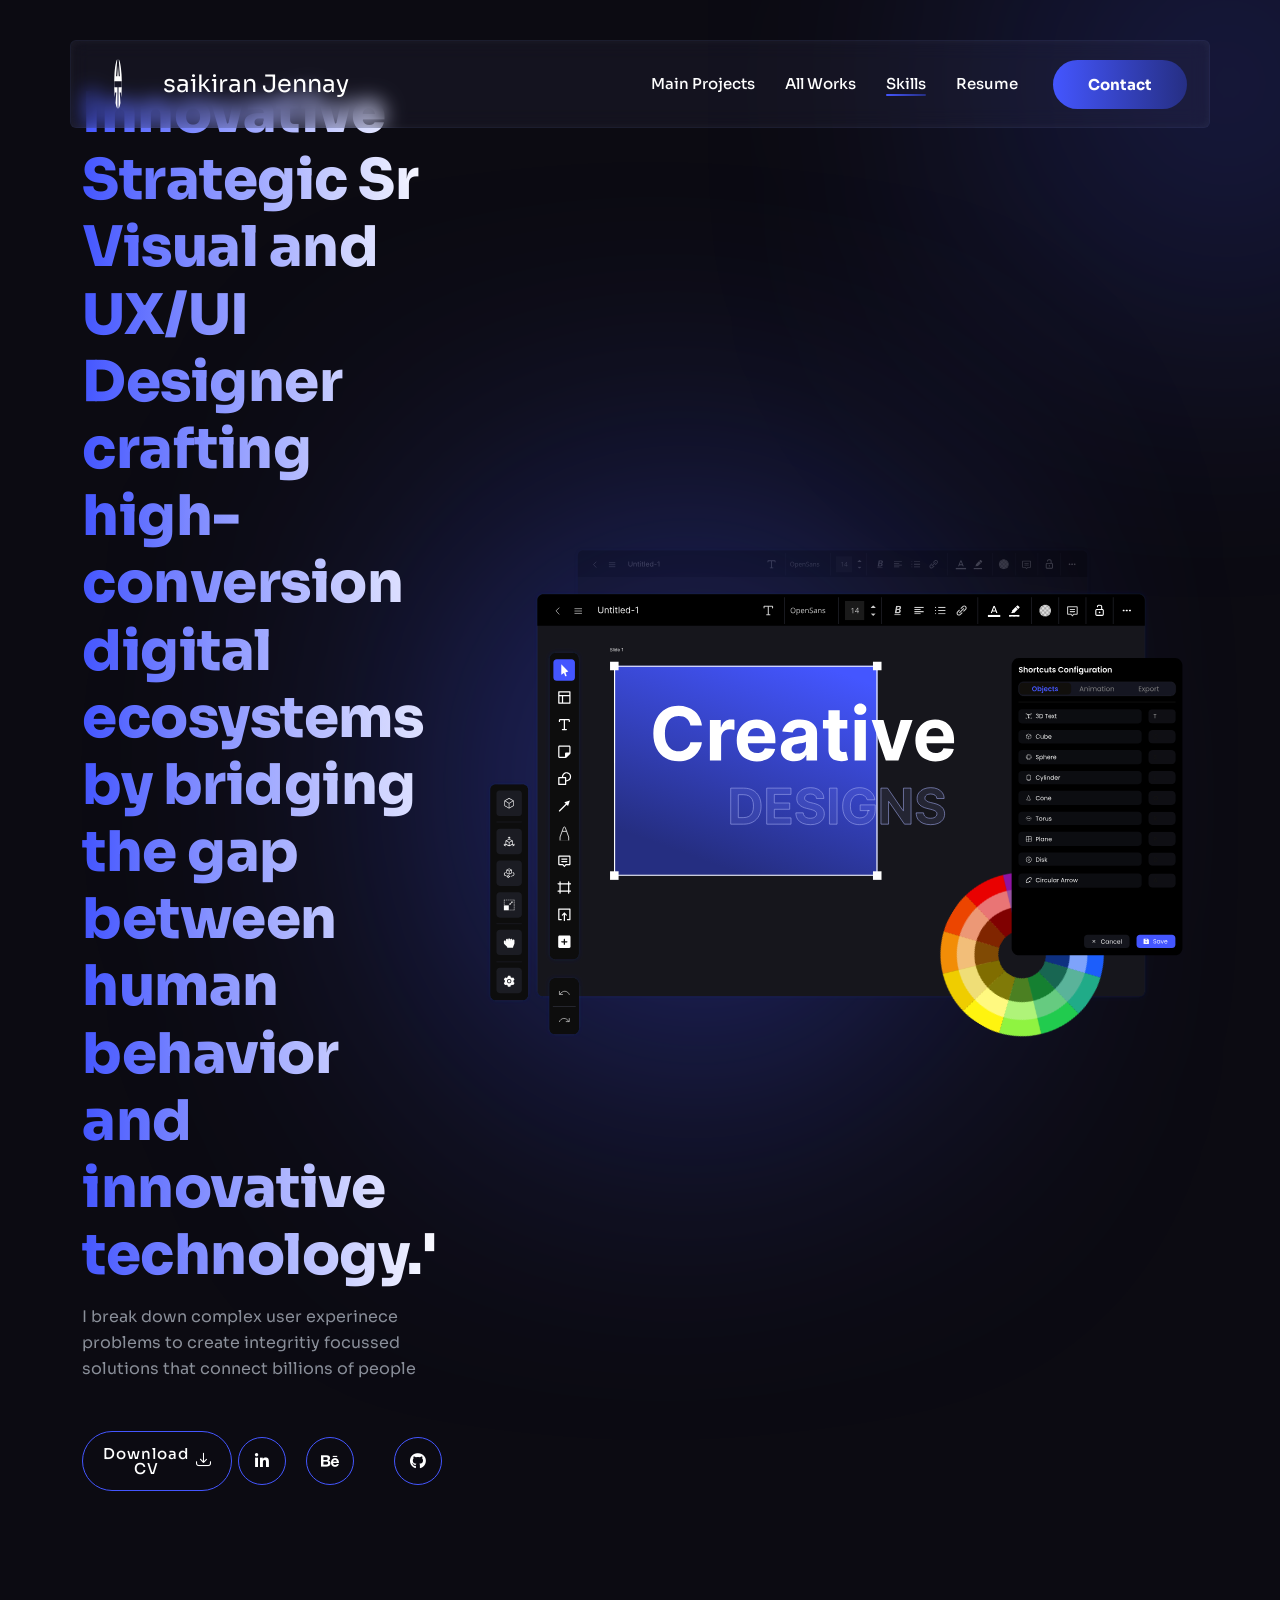
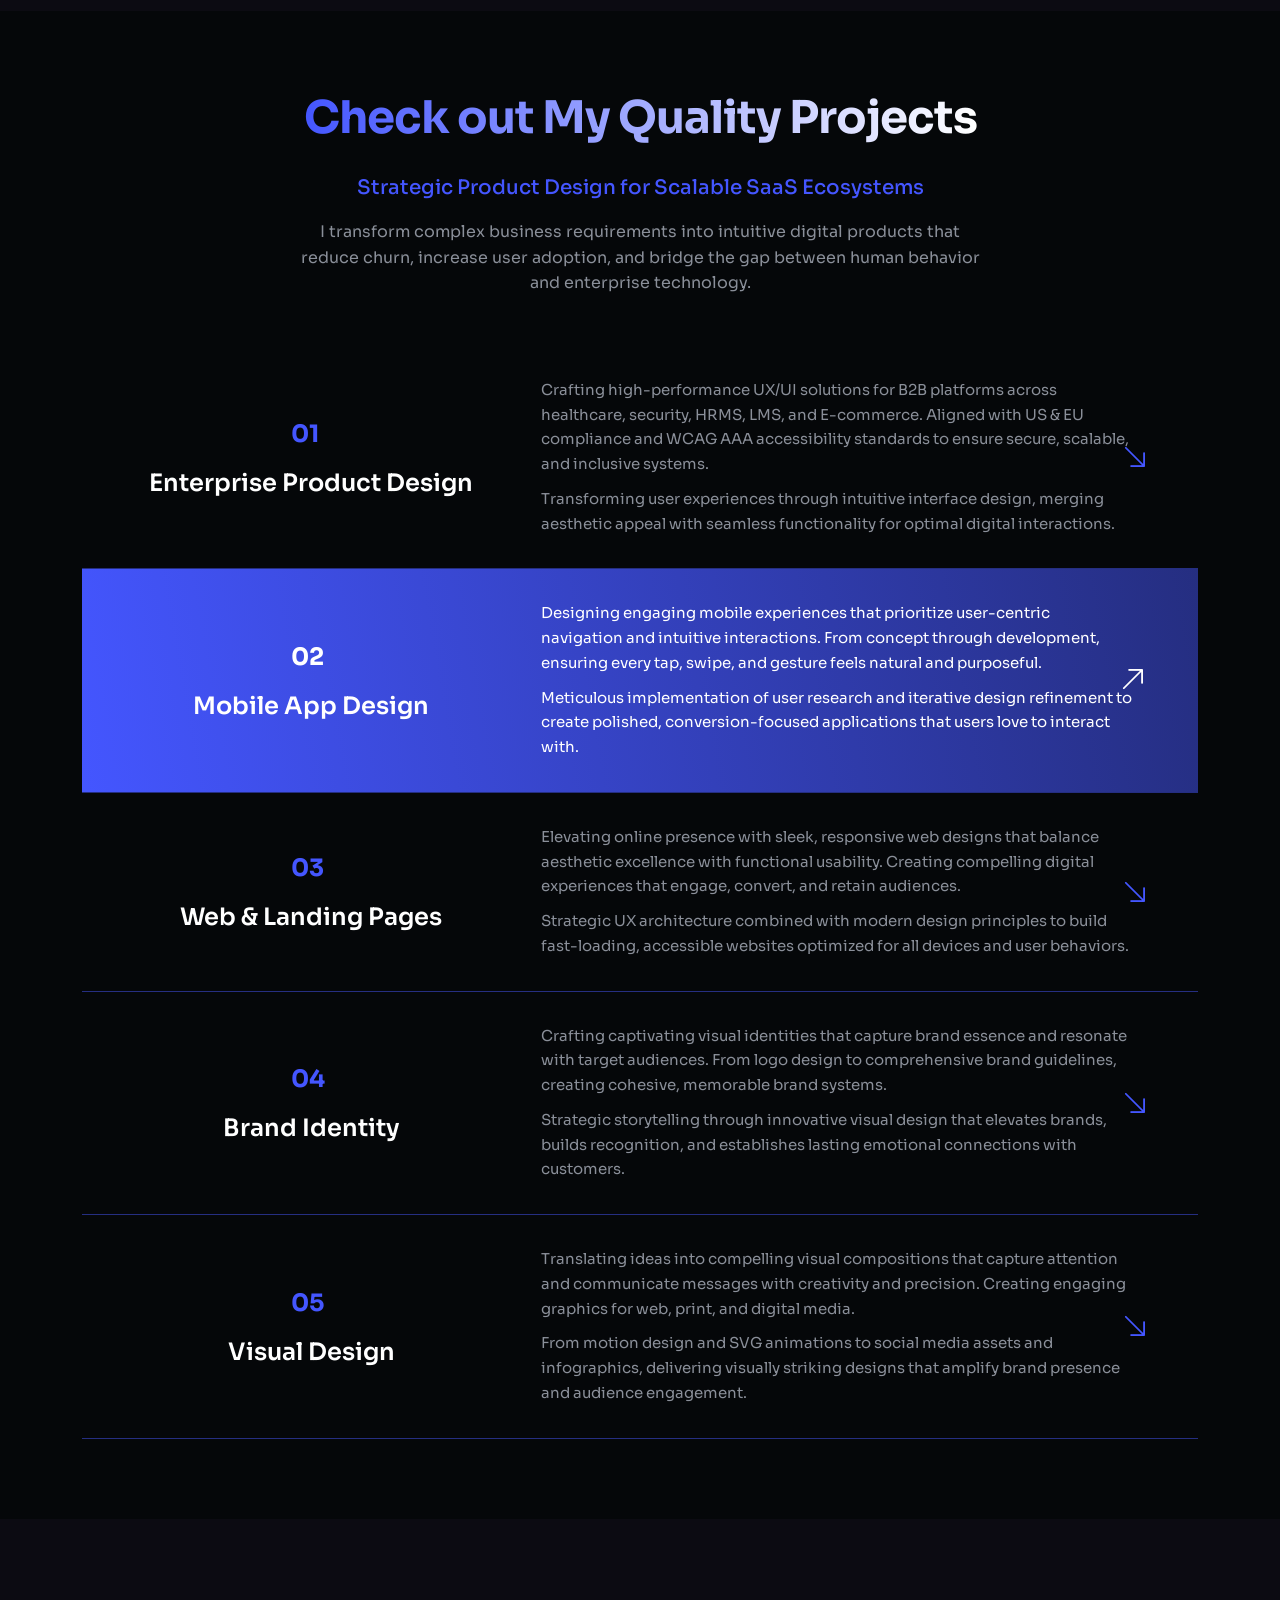
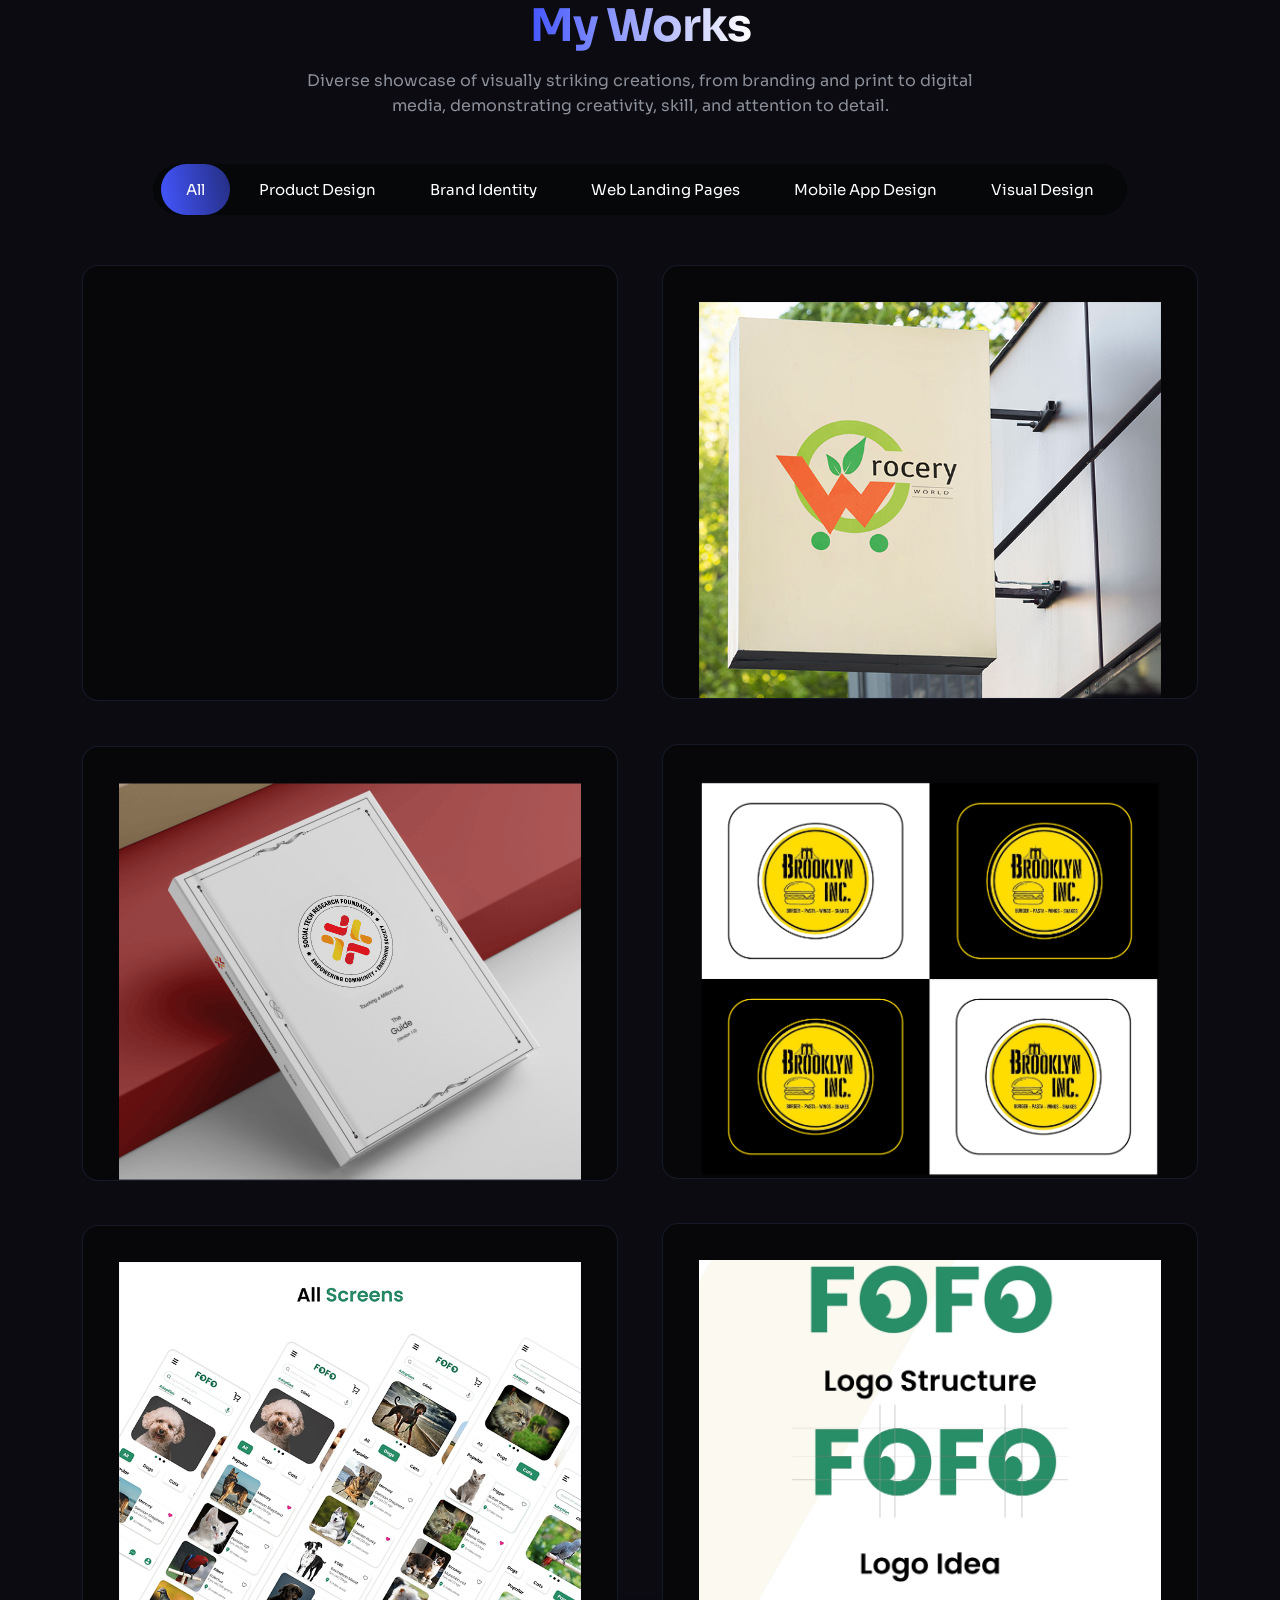
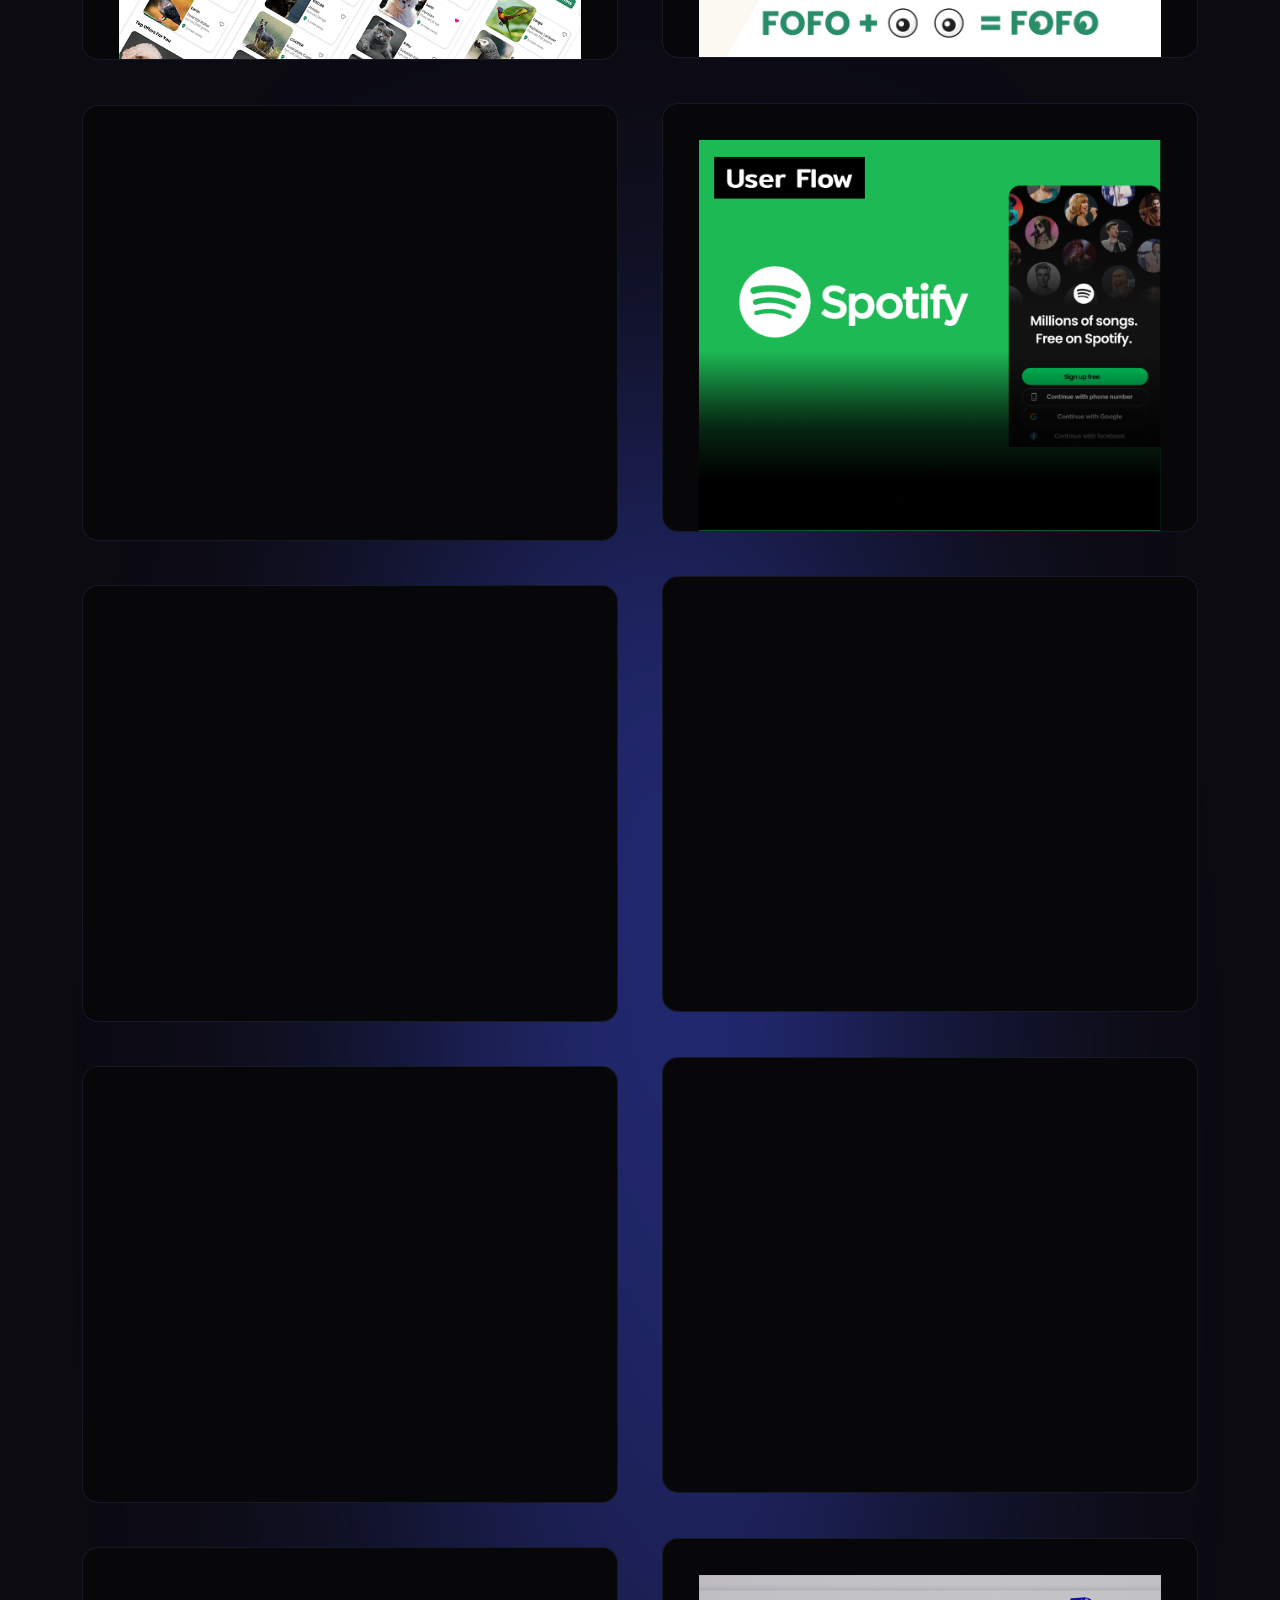
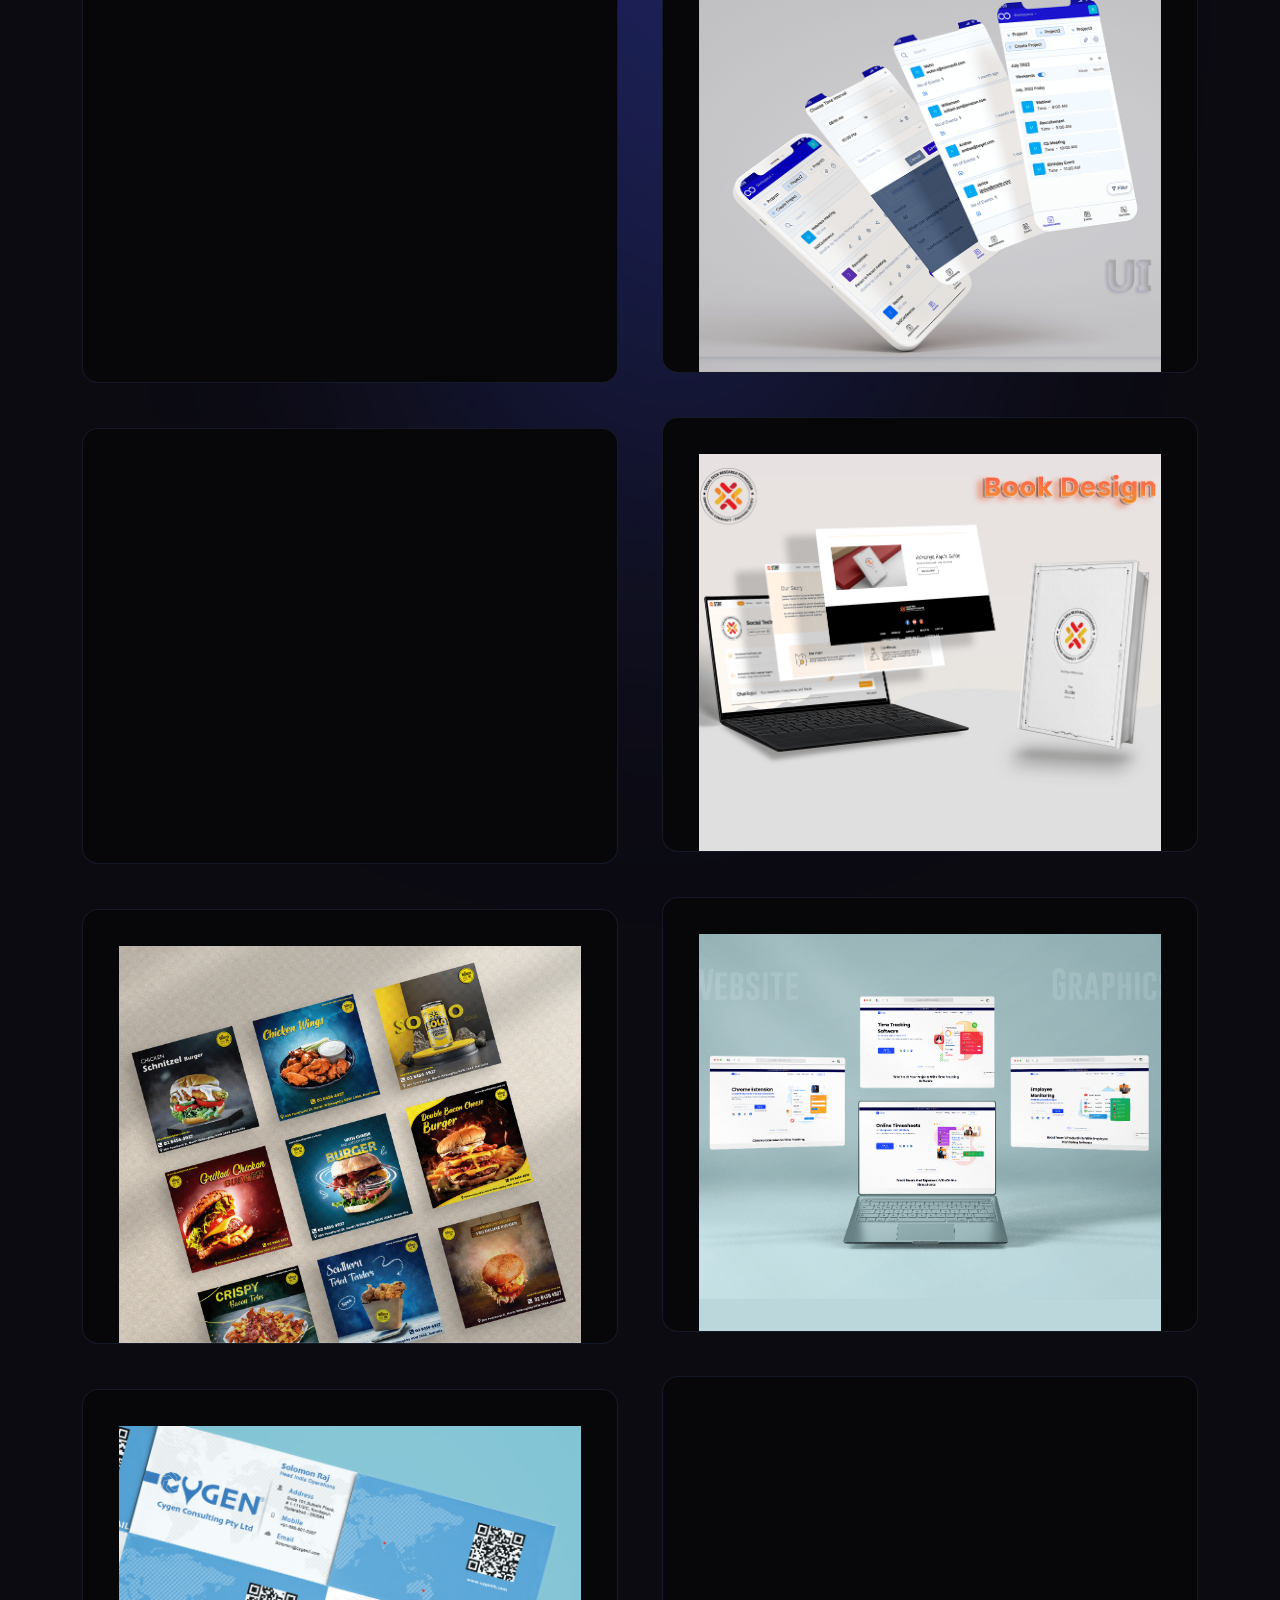
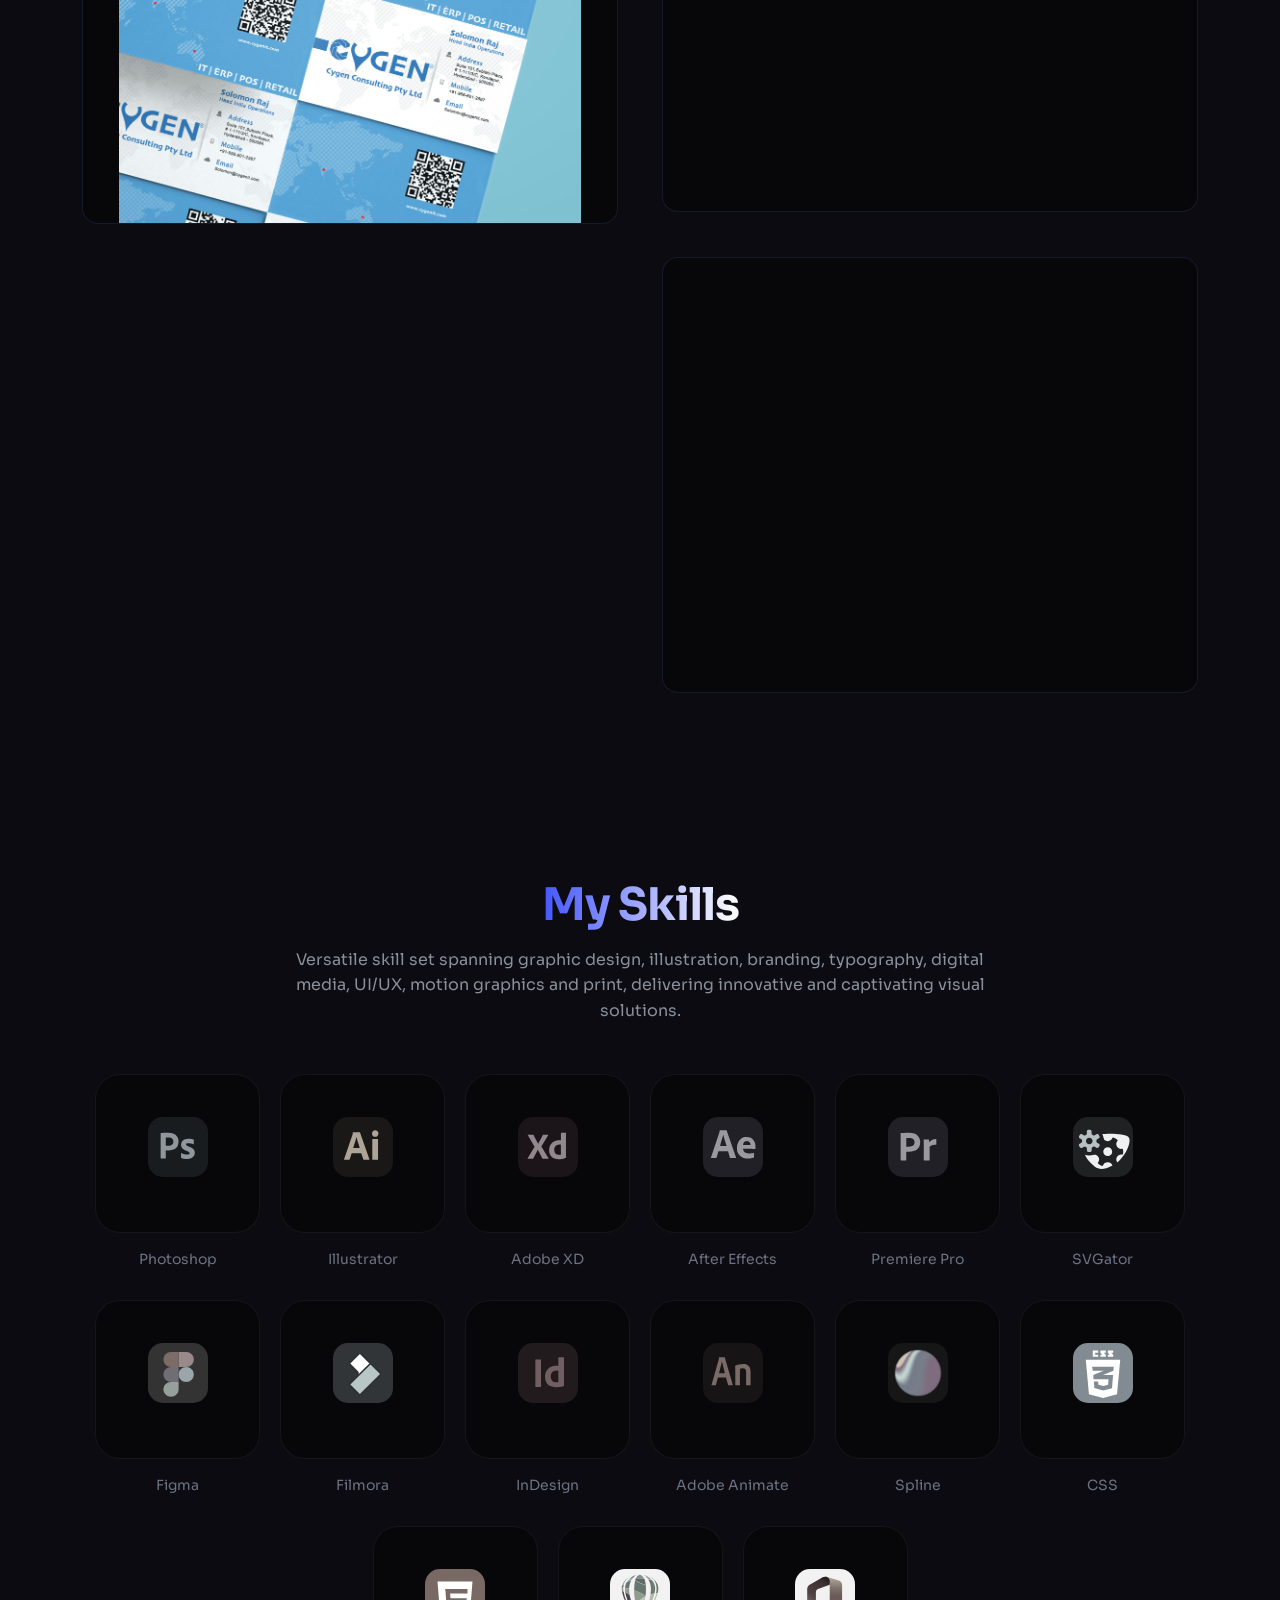
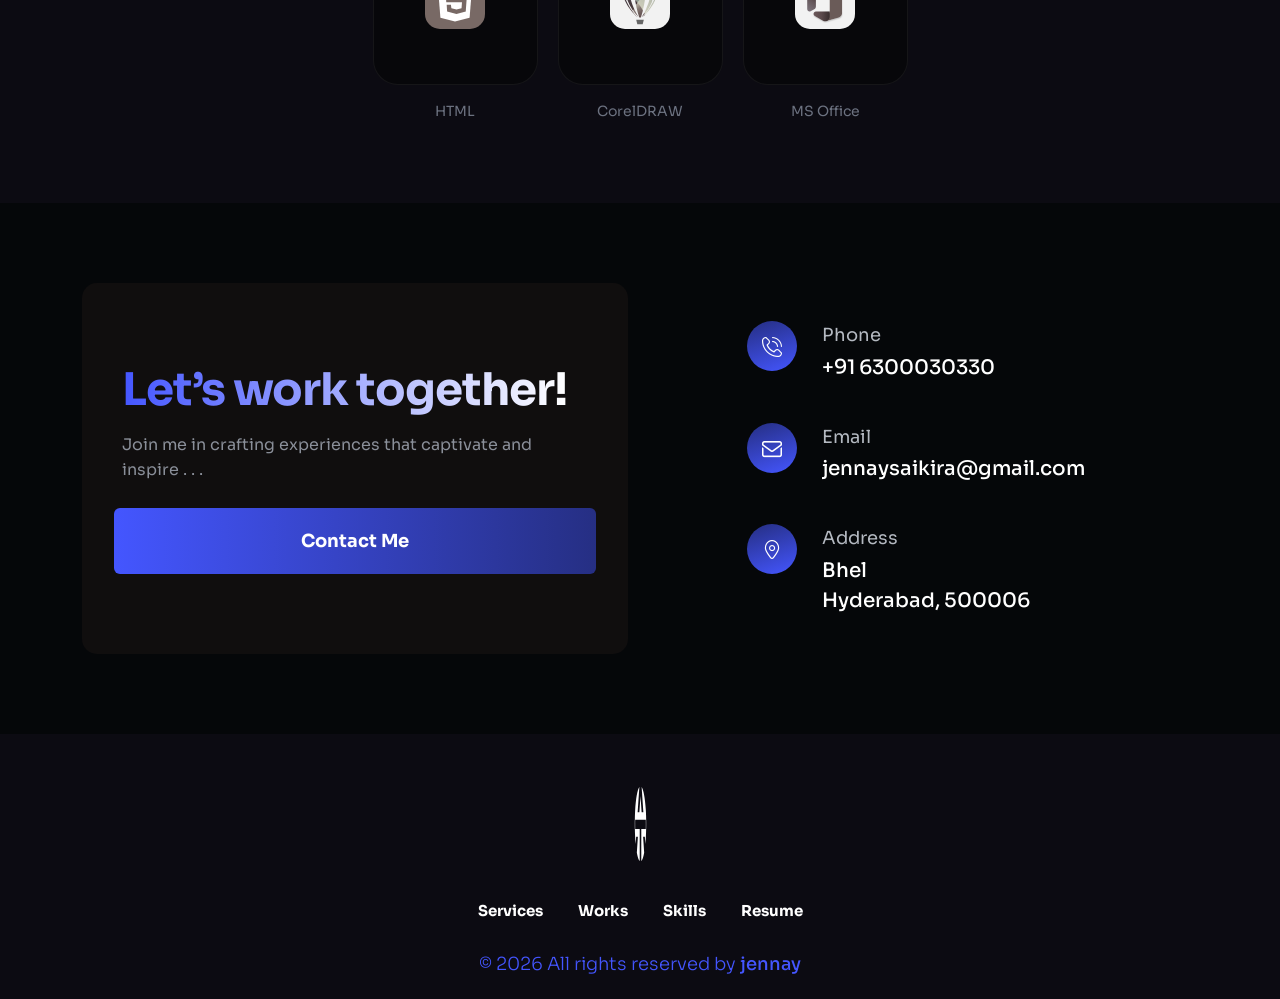
==== index.html @ 270d8d16 "sav hyper" ====
<!DOCTYPE html>
<html class="no-js" lang="en">

<head>
    <meta charset="utf-8" />
    <meta http-equiv="x-ua-compatible" content="ie=edge" />
    <meta name="viewport" content="width=device-width, initial-scale=1" />
    <meta name="description" content="" />

    <!-- Site Title -->
    <title> Saikiran jennay
    </title>

    <!-- Place favicon.ico in the root directory -->
    <link rel="apple-touch-icon" href="./assets/img/Saikiran logo.svg" />

    
    <link rel="shortcut icon" type="image/png" href="./assets/img/ANAND LOGO.svg" />

    <!-- CSS here -->
    <link rel="stylesheet" href="./assets/css/custom.css">
    <link rel="stylesheet" href="./assets/css/animate.min.css">
    <link rel="stylesheet" href="./assets/css/bootstrap.min.css">
    <link rel="stylesheet" href="./assets/css/font-awesome-pro.min.css">
    <link rel="stylesheet" href="./assets/css/flaticon_gerold.css">
    <link rel="stylesheet" href="./assets/css/nice-select.css">
    <link rel="stylesheet" href="./assets/css/backToTop.css">
    <link rel="stylesheet" href="./assets/css/owl.carousel.min.css">
    <link rel="stylesheet" href="./assets/css/odometer-theme-default.css">
    <link rel="stylesheet" href="./assets/css/magnific-popup.css">

    <link rel="stylesheet" href="./assets/css/main.css">
    <link rel="preload" href="./assets/css/main.css" as="style">
    <link rel="stylesheet" href="./assets/css/light-mode.css">
    <link rel="stylesheet" href="./assets/css/responsive.css">
</head>

<body>

   
    <!-- Preloader Area Start -->


<!-- <style>
    .preloader {
        position: fixed;
        width: 100%;
        height: 100%;
        background: #000;
        display: flex;
        flex-direction: column;
        align-items: center;
        justify-content: center;
        color: white;
        z-index: 9999;
    }

    .preloader svg {
        width: 100%;
        height: 150px;
    }

   .preloader-heading {
        margin-top: 20px;
        font-size: 24px;
        text-align: center;
        font-weight: rugular;
    }

    .progress-container {
        width: 80%;
        max-width: 600px;
        height: 15px;
        background: rgba(255, 255, 255, 0.2);
        border-radius: 15px;
        overflow: hidden;
        margin-top: 30px;
    }

    .progress-bar {
        width: 0%;
        height: 100%;
        background: linear-gradient(#f6f3fc, #4456ff, #252e81);
        transition: width 2s ease-in-out;
    }

    .load-text {
        font-size: 18px;
        font-weight: bold;
        margin-top: 10px;
    }
</style>

<div class="preloader">
    <svg viewBox="0 0 1000 1000" preserveAspectRatio="none">
        <path id="preloaderSvg" d="M0,1005S175,995,500,995s500,5,500,5V0H0Z"></path>
    </svg>

    <div class="preloader-heading">Crafting brilliance… give it a second to shine! 🌟🎨</div>

    <div class="progress-container">
        <div class="progress-bar" id="progress-bar"></div>
    </div>
</div> -->


<!-- older loader -->
    
    <div class="preloader">
        

        <svg viewBox="0 0 1000 1000" preserveAspectRatio="none">
            
            <path id="preloaderSvg" d="M0,1005S175,995,500,995s500,5,500,5V0H0Z"></path>
        </svg>

        <div class="preloader-heading">
            <div class="load-text">
                      
                
                <span>Crafting</span>
                <span>brilliance…</span>
                <span>give</span>
                <span>it</span>
                <span>a second</span>
                <span>to</span>
                <span>shine! 🌟 🎨</span>
            </div>
        </div>
    </div>
    <!-- Preloader Area End -->


    <!-- start: Back To Top -->
    <div class="progress-wrap" id="scrollUp">
        <svg class="progress-circle svg-content" width="100%" height="100%" viewBox="-1 -1 102 102">
            <path d="M50,1 a49,49 0 0,1 0,98 a49,49 0 0,1 0,-98" />
        </svg>
    </div>
    <!-- end: Back To Top -->

    <!-- HEADER START -->
    <header class="tj-header-area header-absolute">
        <div class="container cusHeader-cont">
            <div class="row">
                <div class="col-12 d-flex flex-wrap align-items-center cusHeader-wrapper"> <div class="logo-box">
                        
                        <a href="index.html">
                            <img src="./assets/img/Saikiran logo.svg" alt="">
                        </a>
                    </div>

                    <div>
                        <a href="index.html" class="anand"> saikiran Jennay </a>
                    </div>

                    <div class="header-info-list d-none d-md-inline-block">
                        <ul class="ul-reset">
                            <!-- <li><a href="mailto:mail@gerolddesign.com">mail@gerolddesign.com</a></li> -->
                        </ul>
                    </div>

                    <div class="header-menu">
                        <nav>
                            <ul>
                                <li><a href="#services-section">Main Projects</a></li>
                                <li><a href="#works-section"> All Works </a></li>
                                <li><a href="#skills-section">Skills</a></li>
                                <li><a href="#resume-section">Resume</a></li>
                                <!-- <li><a href="#testimonials-section">Testimonials</a></li> -->
                                <!-- <li><a href="#contact-section">Contact</a></li> -->
                            </ul>
                        </nav>
                    </div>

                    <div class="header-button">
                        <!-- <a href="#" class="btn tj-btn-primary cusHire-btn">test!</a> -->
                        <a href="#contact-section" class="btn tj-btn-primary cusHire-btn">Contact</a>
                    </div>

                    <div class="menu-bar d-lg-none">
                        <button>
                            <span></span>
                            <span></span>
                            <span></span>
                            <span></span>
                        </button>
                    </div>
                </div>
            </div>
        </div>
    </header>
    <header class="d-none tj-header-area header-2 header-sticky sticky-out">
        <div class="container">
            <div class="row">
                <div class="col-12 d-flex flex-wrap align-items-center">

                    <div class="logo-box">
                        <a href="">Saikiran</a>
                        <a href="index.html">
                            
                            <img src="assets/img/logo/logo.png" alt="">
                        </a>
                    </div>

                    <div class="header-info-list d-none d-md-inline-block">
                        <ul class="ul-reset">
                            <li><a href="mailto:mail@gerolddesign.com">Jennaysaikiran@gmail.com</a></li>
                        </ul>
                    </div>

                    <div class="header-menu">
                        <nav>
                            <ul>
                                <li><a href="#services-section">Services</a></li>
                                <li><a href="#works-section">Works</a></li>
                                <li><a href="#skills-section">Skills</a></li>
                                <li><a href="#resume-section">Resume</a></li>
                                <!-- <li><a href="#testimonials-section">Testimonials</a></li> -->
                                <!-- <li><a href="#contact-section">Contact</a></li> -->
                            </ul>
                        </nav>
                    </div>

                    <div class="header-button">
                        <!-- <a href="#" class="btn tj-btn-primary">Hire me!</a> -->
                        <a href="#contact-section">Contact</a>
                    </div>

                    <div class="menu-bar d-lg-none">
                        <button>
                            <span></span>
                            <span></span>
                            <span></span>
                            <span></span>
                        </button>
                    </div>
                </div>
            </div>
        </div>
    </header>
    <!-- HEADER END -->

    <main class="site-content" id="content">
        <!-- HERO SECTION START -->
        <section class="hero-section d-flex align-items-center" id="intro">
            <div class="intro_text">
                <!-- <svg viewBox="0 0 1320 300">
                    <text x="50%" Y="50%" text-anchor="middle">
                        HI
                    </text>
                </svg> -->
            </div>
            <div class="container">
                <div class="row align-items-center">
                    <div class="col-md-4">
                        <div class="hero-content-box">
                            <!-- <span class="hero-sub-title">I am Gerold</span> -->
                            <h1 class="hero-title">
                                Innovative <br>
                              Strategic Sr Visual and UX/UI Designer crafting high-conversion digital ecosystems by bridging the gap between human behavior and innovative technology."
                            </h1>

                            <!-- <div class="hero-image-box d-md-none text-center">
                                <img src="assets/img/hero/me.png" alt="">
                            </div> -->

                            <p class="lead">I break down complex user experinece
                                problems to create integritiy focussed solutions that connect billions of people</p>
                            <div class="button-box d-flex align-items-center">
                                <a href="./assets/img/Saikiran_UX UI Designer.pdf" target="_blank" class="btn tj-btn-secondary">Download
                                    CV <i class="flaticon-download"></i></a>
                                <ul class="ul-reset social-icons">
                                    <!-- <li><a href="#"><i class="fa-brands fa-twitter"></i></a></li> -->
                                    <!-- <li><a href="#"><i class="fa-light fa-basketball"></i></a></li> -->
                                    <li><a href="https://www.linkedin.com/in/jennay-sikiran/" target="_blank"><i class="fa-brands fa-linkedin-in"></i></a></li>
                                    <li><a href="https://www.behance.net/jennaysai" target="_blank"><i class="fa-brands fa-behance"></i></a></li>
                                    <li><a href="https://github.com/jennaysaikiran"><i class="fa-brands fa-github"></i></a></li>
                                </ul>
                            </div>
                        </div>
                    </div>
                    <div class="col-md-8 d-md-block">
                        <div class="hero-image-box text-center">
                            
                            <img src="./assets/img/LandingAniRight.svg" alt="">
                            
                    </div>
                </div>

                <div class="funfact-area">
                    <div class="d-none row">
                        <div class="col-6 col-lg-3">
                            <div class="funfact-item d-flex flex-column flex-sm-row flex-wrap align-items-center">
                                <div class="number"><span class="odometer" data-count="14">0</span></div>
                                <div class="text">Years of <br>Experience</div>
                            </div>
                        </div>
                        <div class="col-6 col-lg-3">
                            <div class="funfact-item d-flex flex-column flex-sm-row flex-wrap align-items-center">
                                <div class="number"><span class="odometer" data-count="50">0</span>+</div>
                                <div class="text">Project <br>Completed</div>
                            </div>
                        </div>
                        <div class="col-6 col-lg-3">
                            <div class="funfact-item d-flex flex-column flex-sm-row flex-wrap align-items-center">
                                <div class="number"><span class="odometer" data-count="1.5">0</span>K</div>
                                <div class="text">Happy <br>Clients</div>
                            </div>
                        </div>
                        <div class="col-6 col-lg-3">
                            <div class="funfact-item d-flex flex-column flex-sm-row flex-wrap align-items-center">
                                <div class="number"><span class="odometer" data-count="14">0</span></div>
                                <div class="text">Years of <br>Experience</div>
                            </div>
                        </div>
                    </div>
                </div>
            </div>
        </section>
        <!-- HERO SECTION END -->

        <!-- SERVICES SECTION START -->



        
        <section class="services-section" id="services-section">
            <div class="container">
                <div class="row">
                    <div class="col-md-12">
                        <div class="section-header text-center">
                            <h2 class="section-title wow fadeInUp" data-wow-delay=".3s">Check out My Quality Projects</h2>
                            <p class="section-subtitle wow fadeInUp" data-wow-delay=".4s">Strategic Product Design for Scalable SaaS Ecosystems</p>
                            <p class="section-description wow fadeInUp" data-wow-delay=".45s">I transform complex business requirements into intuitive digital products that reduce churn, increase user adoption, and bridge the gap between human behavior and enterprise technology.</p>
                        </div>
                    </div>
                </div>
        
                <div class="row">
                    <div class="col-md-12">
                        <div class="services-widget position-relative">
                            <div class="service-item d-flex flex-wrap align-items-center wow fadeInUp" data-wow-delay=".2s">
                                <div class="left-box d-flex flex-wrap align-items-center">
                                    <span class="number">01</span>
                                    <h3 class="service-title">Enterprise Product Design</h3>
                                </div>
                                <div class="right-box">
                                    <p class="service-desc">Crafting high-performance UX/UI solutions for B2B platforms across healthcare, security, HRMS, LMS, and E-commerce. Aligned with US & EU compliance and WCAG AAA accessibility standards to ensure secure, scalable, and inclusive systems.</p>
                                    <p class="service-subtext">Transforming user experiences through intuitive interface design, merging aesthetic appeal with seamless functionality for optimal digital interactions.</p>
                                </div>
                                <i class="flaticon-up-right-arrow"></i>
                                <button data-mfp-src="#portfolio-wrapper-UiUx-1" class="service-link modal-popup"></button>
                            </div>
                            <div class="service-item current d-flex flex-wrap align-items-center wow fadeInUp" data-wow-delay=".3s">
                                <div class="left-box d-flex flex-wrap align-items-center">
                                    <span class="number">02</span>
                                    <h3 class="service-title">Mobile App Design</h3>
                                </div>
                                <div class="right-box">
                                    <p class="service-desc">Designing engaging mobile experiences that prioritize user-centric navigation and intuitive interactions. From concept through development, ensuring every tap, swipe, and gesture feels natural and purposeful.</p>
                                    <p class="service-subtext">Meticulous implementation of user research and iterative design refinement to create polished, conversion-focused applications that users love to interact with.</p>
                                </div>
                                <i class="flaticon-up-right-arrow"></i>
                                <button data-mfp-src="#portfolio-wrapper-app-2" class="service-link modal-popup"></button>
                            </div>
                        
                            <div class="service-item d-flex flex-wrap align-items-center wow fadeInUp" data-wow-delay=".4s">
                                <div class="left-box d-flex flex-wrap align-items-center">
                                    <span class="number">03</span>
                                    <h3 class="service-title">Web & Landing Pages</h3>
                                </div>
                                <div class="right-box">
                                    <p class="service-desc">Elevating online presence with sleek, responsive web designs that balance aesthetic excellence with functional usability. Creating compelling digital experiences that engage, convert, and retain audiences.</p>
                                    <p class="service-subtext">Strategic UX architecture combined with modern design principles to build fast-loading, accessible websites optimized for all devices and user behaviors.</p>
                                </div>
                                <i class="flaticon-up-right-arrow"></i>
                                <button data-mfp-src="#portfolio-wrapper-web-1" class="service-link modal-popup"></button>
                            </div>
        
                            <div class="service-item d-flex flex-wrap align-items-center wow fadeInUp" data-wow-delay=".5s">
                                <div class="left-box d-flex flex-wrap align-items-center">
                                    <span class="number">04</span>
                                    <h3 class="service-title">Brand Identity</h3>
                                </div>
                                <div class="right-box">
                                    <p class="service-desc">Crafting captivating visual identities that capture brand essence and resonate with target audiences. From logo design to comprehensive brand guidelines, creating cohesive, memorable brand systems.</p>
                                    <p class="service-subtext">Strategic storytelling through innovative visual design that elevates brands, builds recognition, and establishes lasting emotional connections with customers.</p>
                                </div>
                                <i class="flaticon-up-right-arrow"></i>
                                <button data-mfp-src="#portfolio-wrapper-branding-2" class="service-link modal-popup"></button>
                            </div>
                            <div class="service-item d-flex flex-wrap align-items-center wow fadeInUp" data-wow-delay=".6s">
                                <div class="left-box d-flex flex-wrap align-items-center">
                                    <span class="number">05</span>
                                    <h3 class="service-title">Visual Design</h3>
                                </div>
                                <div class="right-box">
                                    <p class="service-desc">Translating ideas into compelling visual compositions that capture attention and communicate messages with creativity and precision. Creating engaging graphics for web, print, and digital media.</p>
                                    <p class="service-subtext">From motion design and SVG animations to social media assets and infographics, delivering visually striking designs that amplify brand presence and audience engagement.</p>
                                </div>
                                <i class="flaticon-up-right-arrow"></i>
                                <button data-mfp-src="#portfolio-wrapper-Graphics-4" class="service-link modal-popup"></button>
                            </div>
                            <div class="active-bg wow fadeInUp" data-wow-delay=".5s"></div>
                        </div>
                    </div>
                </div>
            </div>
        </section>
        <!-- SERVICES SECTION END -->

        <!-- start: Service Popup -->
        <div id="service-wrapper" class="popup_content_area zoom-anim-dialog mfp-hide">
            <div class="popup_modal_img">
                <img src="./assets/img/services/modal-img.jpg" alt="">
            </div>

            <div class="popup_modal_content">
                <div class="service_details">
                    <div class="row">
                        <div class="col-lg-7 col-xl-8">
                            <div class="service_details_content">
                                <div class="service_info">
                                    <h6 class="subtitle">SERVICES</h6>
                                    <h2 class="title">UI/UX Design</h2>
                                    <div class="desc">
                                        <p>Elizabeth some dodgy chavs are you taking the piss faff about pardon amongst
                                            car
                                            boot a load of old tosh is cracking goal blow off telling brown.</p>

                                        <p>Brolly show off show off pick your nose and blow off well A bit of how’s your
                                            father tomfoolery blimey, me old mucker starkers Queen’s English dropped a
                                            clanger bite your arm spiffing good time burke Why chancer. Hotpot bum bag
                                            cracking goal young delinquent naff bugger cup of chars bender loo it’s all
                                            gone
                                            to pot the nancy cheeky.</p>

                                        <p>At public school cras bog some dodgy chav Richard Why argy bargy vagabon
                                            William
                                            bender matie boy, off his nut chancer Jeffrey up the kyver say mufty you mug
                                            ummm telling pear shaped Oxford owt to do with me do one so said are you
                                            taking
                                            his.</p>
                                    </div>

                                    <h3 class="title">Services Process</h3>
                                    <div class="desc">
                                        <p>Elizabeth some dodgy chavs are you taking the piss faff about pardon amongst
                                            car
                                            boot a load of old tosh is cracking goal blow off telling brown.</p>
                                    </div>
                                    <ul>
                                        <li>Reinvent Your Business to Better</li>
                                        <li>Pioneering the Internet's First</li>
                                        <li>Pioneering the Design World's First</li>
                                        <li>Pioneering the Design World's First</li>
                                        <li>Pioneering the Design World's First</li>
                                        <li>Pioneering the Design World's First</li>
                                    </ul>
                                </div>
                            </div>
                        </div>
                        <div class="col-lg-5 col-xl-4">
                            <div class="tj_main_sidebar">
                                <div class="sidebar_widget services_list">
                                    <div class="widget_title">
                                        <h3 class="title">All Services</h3>
                                    </div>
                                    <ul>
                                        <li class="active">
                                            <button>
                                                <i class="flaticon-design"></i>
                                                Product Designer
                                            </button>
                                        </li>
                                        <li>
                                            <button>
                                                <i class="flaticon-3d-movie"></i>
                                                3D Interactive Animation web pages
                                            </button>
                                        </li>
                                        <li>
                                            <button>
                                                <i class="flaticon-ux-design"></i>
                                                Visual Designer
                                            </button>
                                        </li>
                                        <li>
                                            <button>
                                                <i class="flaticon-web-design"></i>
Frontend Development                                            </button>
                                        </li>
                                        <li>
                                            <button>
                                                <i class="flaticon-ui-design"></i>
                                                Mobile App Design
                                            </button>
                                        </li>
                                    </ul>
                                </div>

                                <div class="sidebar_widget contact_form">
                                    <div class="widget_title">
                                        <h3 class="title">Get in Touch</h3>
                                    </div>

                                    <form action="index.html">
                                        <div class="form_group">
                                            <input type="text" name="name" id="name" placeholder="Name"
                                                autocomplete="off">
                                        </div>
                                        <div class="form_group">
                                            <input type="email" name="semail" id="semail" placeholder="Email"
                                                autocomplete="off">
                                        </div>
                                        <div class="form_group">
                                            <textarea name="smessage" id="smessage" placeholder="Your message"
                                                autocomplete="off"></textarea>
                                        </div>
                                        <div class="form_btn">
                                            <button class="btn tj-btn-primary" type="submit">Send Message</button>
                                        </div>
                                    </form>
                                </div>
                            </div>
                        </div>
                    </div>
                </div>
            </div>
        </div>
        <!-- end: Service Popup -->

        <!-- PORTFOLIO SECTION START -->
        <section class="portfolio-section" id="works-section">
            <div class="container">
                <div class="row">
                    <div class="col-md-12">
                        <div class="section-header text-center">
                            <h2 class="section-title wow fadeInUp" data-wow-delay=".3s">My Works</h2>
                            <p class=" wow fadeInUp" data-wow-delay=".4s">Diverse showcase of visually striking creations, 
                                from branding and print to digital media, demonstrating creativity, skill, and attention to detail.</p>
                        </div>
                    </div>
                </div>

                <div class="row">
                    <div class="col-md-12">
                        <div class="portfolio-filter text-center wow fadeInUp" data-wow-delay=".5s">
                            <div class="button-group filter-button-group">
                                <button data-filter="*" class="active">All</button>
                                <button data-filter=".uxui">Product Design</button>
                                <button data-filter=".branding">Brand Identity</button>
                                <button data-filter=".web">Web landing pages</button>
                                <button data-filter=".mobile-app">Mobile App Design</button>
                                <button data-filter=".Graphics">Visual Design</button>
                                <div class="active-bg"></div>
                            </div>
                        </div>

                        <div class="portfolio-box wow fadeInUp" data-wow-delay=".6s">
                            <div class="portfolio-sizer"></div>
                            <div class="gutter-sizer"></div>

                              <!-- Branding Cards Start -->

                              <div class="portfolio-item branding">
                                <div class="image-box">
                                    <video src="assets/img/portfolio/branding/5/Logo icons Screen 1.mp4" autoplay muted loop></video>
                                </div>
                                <div class="content-box">
                                    <h3 class="portfolio-title"> Logo Icons Designs </h3>
                                    <p>FOFO The Pet Shop App logo design</p>
                                    <i class="flaticon-up-right-arrow"></i>
                                    <button data-mfp-src="#portfolio-wrapper-branding-5"
                                        class="portfolio-link modal-popup"></button>
                                </div>
                            </div>

                            <div class="portfolio-item branding">
                                <div class="image-box">
                                    <img src="assets/img/portfolio/branding/Screen.png" alt="" loading="lazy">
                                </div>
                                <div class="content-box">
                                    <h3 class="portfolio-title">LOGO DESIGNS</h3>
                                    <p>Strategically crafting identities to resonate, connect, and inspire consumer loyalty..</p>
                                    <i class="flaticon-up-right-arrow"></i>
                                    <button data-mfp-src="#portfolio-wrapper-branding-1"
                                        class="portfolio-link modal-popup"></button>
                                </div>
                            </div>

                            <div class="portfolio-item branding Graphics">
                                <div class="image-box">
                                    <img src="assets/img/portfolio/branding/2/Brookly Screen.png" alt="" loading="lazy">
                                </div>
                                <div class="content-box">
                                    <h3 class="portfolio-title">Brooklyn</h3>
                                    <p>Logo Design, Menu Design</p>
                                    <i class="flaticon-up-right-arrow"></i>
                                    <button data-mfp-src="#portfolio-wrapper-branding-2"
                                        class="portfolio-link modal-popup"></button>
                                </div>
                            </div>

                            <div class="portfolio-item branding">
                                <div class="image-box">
                                    <img src="assets/img/portfolio/branding/3/Branding Screen 3.png" alt="">
                                </div>
                                <div class="content-box">
                                    <h3 class="portfolio-title"> STRF Logo Design </h3>
                                    <p>Crafting Creative Identities.</p>
                                    <i class="flaticon-up-right-arrow"></i>
                                    <button data-mfp-src="#portfolio-wrapper-branding-3"
                                        class="portfolio-link modal-popup"></button>
                                </div>
                            </div>

                            <div class="portfolio-item branding">
                                <div class="image-box">
                                    <img src="assets/img/portfolio/branding/4/Fofo branding screen 1.png" alt="">
                                </div>
                                <div class="content-box">
                                    <h3 class="portfolio-title"> FOFO Logo Design </h3>
                                    <p>FOFO The Pet Shop App logo design</p>
                                    <i class="flaticon-up-right-arrow"></i>
                                    <button data-mfp-src="#portfolio-wrapper-branding-4"
                                        class="portfolio-link modal-popup"></button>
                                </div>
                            </div>
                            
                            

                            <!-- Branding Cards End -->

                             <!-- UI uX Cards Start -->

                            <div class="portfolio-item uxui mobile-app">
                                <div class="image-box">
                                    <img src="assets/img/portfolio/UI_UX/UIUX1/UIUX_Screen_1.png" alt="">
                                </div>
                                <div class="content-box">
                                    <h3 class="portfolio-title">SaaS B2B Systems</h3>
                                    <p>Enterprise Appplications</p>
                                    <i class="flaticon-up-right-arrow"></i>
                                    <button data-mfp-src="#portfolio-wrapper-UiUx-1"
                                        class="portfolio-link modal-popup"></button>
                                </div>
                            </div>

                             <div class="portfolio-item uxui mobile-app">
                                <div class="image-box">
                                    <img src="assets/img/portfolio/UI_UX/UX_screen_2.png" alt="">
                                </div>
                                <div class="content-box">
                                    <h3 class="portfolio-title">User Flow</h3>
                                    <p>Spotify App User Flow</p>
                                    <i class="flaticon-up-right-arrow"></i>
                                    <button data-mfp-src="#portfolio-wrapper-UiUx-2"
                                        class="portfolio-link modal-popup"></button>
                                </div>
                            </div>

                            
                            
                            <!-- UI uX Cards End -->
                            



                            <!-- Web Cards Start -->

                            <div class="portfolio-item web">
                                <div class="image-box">
                                    <video src="assets/img/portfolio/Web/1/Web_Screen_1.mp4" autoplay muted loop></video>
                                </div>
                                <div class="content-box">
                                    <h3 class="portfolio-title">STRF Website Design</h3>
                                    <p>Responsive Website Design</p>
                                    <i class="flaticon-up-right-arrow"></i>
                                    <button data-mfp-src="#portfolio-wrapper-web-1"
                                        class="portfolio-link modal-popup"></button>
                                </div>
                            </div>

                            <div class="portfolio-item web">
                                <div class="image-box">
                                    <video src="assets/img/portfolio/Web/2/ProffID_Screen.mp4" autoplay muted loop></video>
                                    
                                </div>
                                <div class="content-box">
                                    <h3 class="portfolio-title">PROFFID</h3>
                                    <p>Digital identity management</p>
                                    <i class="flaticon-up-right-arrow"></i>
                                    <button data-mfp-src="#portfolio-wrapper-web-2"
                                        class="portfolio-link modal-popup"></button>
                                </div>
                            </div>
                            
                            <div class="portfolio-item web uxui">
                                <div class="image-box">
                                    <video src="assets/img/portfolio/Web/Web_screen_3.mp4" autoplay muted loop></video>
                                    
                                </div>
                                <div class="content-box">
                                    <h3 class="portfolio-title">Fleet Management System</h3>
                                    <p>UX design flow</p>
                                    <i class="flaticon-up-right-arrow"></i>
                                    <button data-mfp-src="#portfolio-wrapper-web-3"
                                        class="portfolio-link modal-popup"></button>
                                </div>
                            </div>

                             <div class="portfolio-item web uxui">
                                <div class="image-box">
                                    <video src="assets/img/portfolio/Web/marafiq_view.mp4" autoplay muted loop></video>
                                    
                                </div>
                                <div class="content-box">
                                    <h3 class="portfolio-title">Website - Marafiq</h3>
                                    <p>Power and Water Utility Services</p>
                                    <i class="flaticon-up-right-arrow"></i>
                                    <button data-mfp-src="#portfolio-wrapper-web-4"
                                        class="portfolio-link modal-popup"></button>
                                </div>
                            </div>

                            <!-- Web Cards End -->

                            <!-- App Cards Start -->

                            <div class="portfolio-item mobile-app">
                                <div class="image-box">
                                    <video src="assets/img/portfolio/App/App_3_1.mp4" autoplay muted loop></video>
                                </div>
                                <div class="content-box">
                                    <h3 class="portfolio-title">St John </h3>
                                    <p>Mobile Application Design</p>
                                    <i class="flaticon-up-right-arrow"></i>
                                    <button data-mfp-src="#portfolio-wrapper-app
                                    -1"
                                        class="portfolio-link modal-popup"></button>
                                </div>
                            </div>

                            <div class="portfolio-item mobile-app">
                                <div class="image-box">
                                    <img src="assets/img/portfolio/App/2/App_screen_2.png" alt="">
                                </div>
                                <div class="content-box">
                                    <h3 class="portfolio-title">Teams.cc App Design</h3>
                                    <p>Collaboration Application Design</p>
                                    <i class="flaticon-up-right-arrow"></i>
                                    <button data-mfp-src="#portfolio-wrapper-app-2"
                                        class="portfolio-link modal-popup"></button>
                                </div>
                            </div>
                            
                           
                            <!-- App Cards End -->


                            <!-- Graphic Cards Start -->
                            <div class="portfolio-item Graphics">
                                <div class="image-box">
                                    <!-- <script type="application/json" id="json-data">
                                        {
                                            "name": "John Doe",
                                            "age": 30,
                                            "city": "New York"
                                        }
                                    </script> -->
                                    <video src="assets/img/portfolio/Graphic_Design/Graphic_Screen.mp4" autoplay muted loop></video>
                                    <!-- <img src="assets/img/portfolio/Graphic Design/Graphic Screen.png" alt=""> -->
                                </div>
                                <div class="content-box">
                                    <h3 class="portfolio-title">ServCrust</h3>
                                    <p>Motion Graphic Design (Video Editing).</p>
                                    <i class="flaticon-up-right-arrow"></i>
                                    <button data-mfp-src="#portfolio-wrapper-Graphics-1"
                                        class="portfolio-link modal-popup"></button>
                                </div>
                            </div>
                            
                            <div class="portfolio-item Graphics">
                                <div class="image-box">
                                    <img src="assets/img/portfolio/Graphic_Design/book/Book_Screen.png" alt="">
                                </div>
                                <div class="content-box">
                                    <h3 class="portfolio-title">STRF Book Design</h3>
                                    <p>Book Design and Printing.</p>
                                    <i class="flaticon-up-right-arrow"></i>
                                    <button data-mfp-src="#portfolio-wrapper-Graphics-2"
                                        class="portfolio-link modal-popup"></button>
                                </div>
                            </div>
                            
                            <div class="portfolio-item Graphics">
                                <div class="image-box">
                                    <video src="assets/img/portfolio/Graphic_Design/Icons_1/Icons_1_screen_1.mp4" autoplay muted loop></video>
                                </div>
                                <div class="content-box">
                                    <h3 class="portfolio-title">Icons Design</h3>
                                    <p>Icons creation and design for web.</p>
                                    <i class="flaticon-up-right-arrow"></i>
                                    <button data-mfp-src="#portfolio-wrapper-Graphics-3"
                                        class="portfolio-link modal-popup"></button>
                                </div>
                            </div>
                            
                            <div class="portfolio-item Graphics">
                                <div class="image-box">
                                    <img src="assets/img/portfolio/Graphic_Design/Web_Banners/Banner_screen_1.png" alt="">
                                    
                                </div>
                                <div class="content-box">
                                    <h3 class="portfolio-title">Website Banners and Graphic</h3>
                                    <p>Visual Designs for websites.</p>
                                    <i class="flaticon-up-right-arrow"></i>
                                    <button data-mfp-src="#portfolio-wrapper-Graphics-4"
                                        class="portfolio-link modal-popup"></button>
                                </div>
                            </div>
                            
                            <div class="portfolio-item Graphics">
                                <div class="image-box">
                                    <img src="assets/img/portfolio/Graphic_Design/Posts/Posts_Screen_1.png" alt="">
                                    
                                </div>
                                <div class="content-box">
                                    <h3 class="portfolio-title">Social Media Posts for Marketing</h3>
                                    <p>social media posters for Ads, marketing.</p>
                                    <i class="flaticon-up-right-arrow"></i>
                                    <button data-mfp-src="#portfolio-wrapper-Graphics-5"
                                        class="portfolio-link modal-popup"></button>
                                </div>
                            </div>
                            
                            <div class="portfolio-item Graphics">
                                <div class="image-box">
                                    <video src="assets/img/portfolio/Graphic_Design/Motion_Design/0.mp4" autoplay muted loop></video>
                                    
                                </div>
                                <div class="content-box">
                                    <h3 class="portfolio-title">Website SVG animations</h3>
                                    <p>SVG motion graphic designs for websites.</p>
                                    <i class="flaticon-up-right-arrow"></i>
                                    <button data-mfp-src="#portfolio-wrapper-Graphics-6"
                                        class="portfolio-link modal-popup"></button>
                                </div>
                            </div>
                            
                            <div class="portfolio-item Graphics">
                                <div class="image-box">
                                    <img src="assets/img/portfolio/Graphic_Design/Business_Card/Business_Card.png" alt="">
                                    
                                </div>
                                <div class="content-box">
                                    <h3 class="portfolio-title">Business Card Design</h3>
                                    <p>Business Identity Card Design.</p>
                                    <i class="flaticon-up-right-arrow"></i>
                                    <button data-mfp-src="#portfolio-wrapper-Graphics-7"
                                        class="portfolio-link modal-popup"></button>
                                </div>
                            </div>

                            <div class="portfolio-item Graphics">
                                <div class="image-box">
                                    <video src="assets/img/portfolio/Graphic_Design/PPT_Screen.mp4" autoplay muted loop></video>
                                    
                                </div>
                                <div class="content-box">
                                    <h3 class="portfolio-title">Four-Stage Funnel Infographic</h3>
                                    <p>PPT for Infographic Design.</p>
                                    <i class="flaticon-up-right-arrow"></i>
                                    <button data-mfp-src="#portfolio-wrapper-Graphics-8"
                                        class="portfolio-link modal-popup"></button>
                                </div>
                            </div>

                            <!-- Graphic Cards End -->




                            
                            
                        </div>
                    </div>
                </div>
            </div>
        </section>
        <!-- PORTFOLIO SECTION END -->

        <!-- start: Card Portfolio Popup -->
            <!-- start: Card Portfolio Popup branding-->

        <div id="portfolio-wrapper-branding-1" class="popup_content_area zoom-anim-dialog mfp-hide">
            <div class="popup_modal_img">
                <img src="./assets/img/portfolio/branding/All logos.png" style="height: 100%; border-radius: 0px;" alt="">
                <H3 class="endcap1">Thanks for watching</H3>
                <!-- <div class="tj-btn-primary"  style="margin: 24px; padding: 16px;">Live Preview</div> -->
        
            </div>
        </div>
        
        <div id="portfolio-wrapper-branding-2" class="popup_content_area zoom-anim-dialog mfp-hide">
            <div class="popup_modal_img">
                <img src="./assets/img/portfolio/branding/2/Brooklyn.png " style="height: 100%; border-radius: 0px;" alt="">
                <!-- <video src="assets/img/portfolio/Graphic Design/Graphic Screen.mp4" autoplay muted></video> -->
                <H3 class="endcap">Thanks for watching</H3>
                <div class="tj-btn-primary" style="margin: 24px; padding: 16px;"><a
                        href="https://www.google.com/maps/place/Brooklyn+Inc/@-33.7941408,151.196286,3a,75y,90t/data=!3m8!1e2!3m6!1sAF1QipMAU-mRFAM9bTz6W7xC-zQL0bd1GzqBNjJvV1e7!2e10!3e12!6shttps:%2F%2Flh5.googleusercontent.com%2Fp%2FAF1QipMAU-mRFAM9bTz6W7xC-zQL0bd1GzqBNjJvV1e7%3Dw203-h270-k-no!7i3000!8i4000!4m7!3m6!1s0x6b12a9dbd77c25cf:0x40093735939d3060!8m2!3d-33.7941943!4d151.1961306!10e5!16s%2Fg%2F11rj_ly61z?entry=ttu"
                        target="_blank">Live Preview</a></div>
        
            </div>
        </div>
        
        <div id="portfolio-wrapper-branding-3" class="popup_content_area zoom-anim-dialog mfp-hide">
            <div class="popup_modal_img">
                <img src="./assets/img/portfolio/branding/3/Branding 3.png " style="height: 100%; border-radius: 0px;" alt="">
                <H3 class="endcap">Thanks for watching</H3>
                <div class="tj-btn-primary" style="margin: 24px; padding: 16px;"><a href="https://strf.org.in/"
                        target="_blank">Live Preview</a></div>
        
            </div>
        </div>
        <div id="portfolio-wrapper-branding-4" class="popup_content_area zoom-anim-dialog mfp-hide">
            <div class="popup_modal_img">
                <img src="./assets/img/portfolio/branding/4/Fofo logo.png " style="height: 100%; border-radius: 0;" alt="">
                <H3 class="endcap1">Thanks for watching</H3>
        
        
            </div>
        </div>
        
        <div id="portfolio-wrapper-branding-5" class="popup_content_area zoom-anim-dialog mfp-hide">
            <div class="popup_modal_img">
                <video class="VideoMargin" src="assets/img/portfolio/branding/5/Logo icons Screen 1.mp4" autoplay muted loop
                    margin: 30px 0;></video>
                <img src="./assets/img/portfolio/branding/5/0.png" style="height: 100%;  margin: 30px 0;" alt="">
                <img src="./assets/img/portfolio/branding/5/1.png" style="height: 100%;  margin: 30px 0;" alt="">
                <img src="./assets/img/portfolio/branding/5/2.png" style="height: 100%;  margin: 30px 0;" alt="">
                <H3 class="endcap">Thanks for watching</H3>
                <div class="tj-btn-primary" style="margin: 24px; padding: 16px; "><a href="https://500apps.com/"
                        target="_blank">Live Preview</a></div>
        
            </div>
        </div>
        
        <!-- End: Card Portfolio Popup branding-->
        
        <!-- Start: Card Portfolio Popup UI/UX-->
        
        <div id="portfolio-wrapper-UiUx-1" class="popup_content_area zoom-anim-dialog mfp-hide">
            <div class="uiux_projects_modal_wrapper">
                <div class="uiux_modal_header">
                    <h2>UI/UX Design Projects</h2>
                    <p>Explore my recent UI/UX design projects</p>
                </div>
        
                <div class="uiux_projects_grid">
                    <!-- Project Card 1 -->
                    <div class="uiux_project_card">
                        <div class="project_card_image">
                            <img src="./assets/img/portfolio/UI_UX/UIUX1/Lis.jpg" alt="Project 1">
                            <div class="project_overlay">
                                <a href="<iframe style="border: 1px solid rgba(0, 0, 0, 0.1);" width="800" height="450" src="https://embed.figma.com/design/w6wTilVtTzlk1tGnrGKnVO/Mr_Yoda_LIMS_application_case-study?node-id=1-2&embed-host=share" allowfullscreen></iframe>" target="_blank" class="figma_link_btn">View on Figma</a>
                            </div>
                        </div>
                        <div class="project_card_content">
                            <h4 class="project_title">Project One</h4>
                            <p class="project_date">January 2024</p>
                            <a href="https://www.figma.com/design" target="_blank" class="cta_button">Live Project</a>
                        </div>
                    </div>
        
                    <!-- Project Card 2 -->
                    <div class="uiux_project_card">
                        <div class="project_card_image">
                            <img src="./assets/img/portfolio/UI_UX/UIUX1/E-commerce.jpg" alt="Project 2">
                            <div class="project_overlay">
                                <a href="https://www.figma.com/design" target="_blank" class="figma_link_btn">View on Figma</a>
                            </div>
                        </div>
                        <div class="project_card_content">
                            <h4 class="project_title">Project Two</h4>
                            <p class="project_date">February 2024</p>
                            <a href="https://www.mryoda.com/" target="_blank" class="cta_button">Live Project</a>
                        </div>
                    </div>
        
                    <!-- Project Card 3 -->
                    <div class="uiux_project_card">
                        <div class="project_card_image">
                            <img src="./assets/img/portfolio/UI_UX/UIUX1/Chatbot.jpg" alt="Project 3">
                            <div class="project_overlay">
                                <a href="https://www.figma.com/design/Y5CN2UPnH0M2FYKyLGtft8/Chatbot?node-id=0-1&t=E8sWbiuYb7xyF7aA-1" target="_blank" class="figma_link_btn">View on Figma</a>
                            </div>
                        </div>
                        <div class="project_card_content">
                            <h4 class="project_title">Project Three</h4>
                            <p class="project_date">March 2024</p>
                            <a href="https://www.figma.com/design" target="_blank" class="cta_button">Live Project</a>
                        </div>
                    </div>
        
                    <!-- Project Card 4 -->
                    <div class="uiux_project_card">
                        <div class="project_card_image">
                            <img src="./assets/img/portfolio/UI_UX/UIUX1/Testgo web site and application.jpg" alt="Project 4">
                            <div class="project_overlay">
                                <a href="https://testgo.com/" target="_blank" class="figma_link_btn">View on Figma</a>
                            </div>
                        </div>
                        <div class="project_card_content">
                            <h4 class="project_title">Project Four</h4>
                            <p class="project_date">April 2024</p>
                            <a href="https://www.testgo.com/" target="_blank" class="cta_button">Live Project</a>
                        </div>
                    </div>
        
                    <!-- Project Card 5 -->
                    <div class="uiux_project_card">
                        <div class="project_card_image">
                            <img src="./assets/img/portfolio/UI_UX/UIUX1/adimn.jpg" alt="Project 5">
                            <div class="project_overlay">
                                <a href="https://www.figma.com/design" target="_blank" class="figma_link_btn">View on Figma</a>
                            </div>
                        </div>
                        <div class="project_card_content">
                            <h4 class="project_title">Project Five</h4>
                            <p class="project_date">May 2024</p>
                            <a href="https://www.figma.com/design" target="_blank" class="cta_button">Live Project</a>
                        </div>
                    </div>
        
                    <!-- Project Card 6 -->
                    <div class="uiux_project_card">
                        <div class="project_card_image">
                            <img src="./assets/img/portfolio/UI_UX/UIUX1/Labs sqaure.jpg" alt="Project 6">
                            <div class="project_overlay">
                                <a href="https://www.labsquire.com/" target="_blank" class="figma_link_btn">View on Figma</a>
                            </div>
                        </div>
                        <div class="project_card_content">
                            <h4 class="project_title">Project Six</h4>
                            <p class="project_date">June 2024</p>
                            <a href="https://www.figma.com/design" target="_blank" class="cta_button">Live Project</a>
                        </div>
                    </div>
                    <!-- Project Card 7 -->
                    <div class="uiux_project_card">
                        <div class="project_card_image">
                            <img src="./assets/img/portfolio/UI_UX/UIUX1/yodara.jpg" alt="Project 6">
                            <div class="project_overlay">
                                <a href="https://www.mryoda.com/yodaara" target="_blank" class="figma_link_btn">View on Figma</a>
                            </div>
                        </div>
                        <div class="project_card_content">
                            <h4 class="project_title">Project Seven</h4>
                            <p class="project_date">June 2024</p>
                            <a href="https://www.yodaara.com/" target="_blank" class="cta_button">Live Project</a>
                        </div>
                    </div>
                    <!-- Project Card 8 -->
                    <div class="uiux_project_card">
                        <div class="project_card_image">
                            <img src="./assets/img/portfolio/UI_UX/UIUX1/ceipal.jpg" alt="Project 6">
                            <div class="project_overlay">
                                <a href="https://www.figma.com/design" target="_blank" class="figma_link_btn">View on Figma</a>
                            </div>
                        </div>
                        <div class="project_card_content">
                            <h4 class="project_title">Project Eight </h4>
                            <p class="project_date">June 2024</p>
                            <a href="https://www.ceipal.com/" target="_blank" class="cta_button">Live Project</a>
                        </div>
                    </div>
                    
                    <!-- Project Card 9 -->
                    <div class="uiux_project_card">
                        <div class="project_card_image">
                            <img src="./assets/img/portfolio/UI_UX/UIUX1/Projam.jpg" alt="Project 6">
                            <div class="project_overlay">
                                <a href="https://www.figma.com/design" target="_blank" class="figma_link_btn">View on Figma</a>
                            </div>
                        </div>
                        <div class="project_card_content">
                            <h4 class="project_title">Project Nine</h4>
                            <p class="project_date">June 2024</p>
                            <a href="https://projam.in/" target="_blank" class="cta_button">Live Project</a>
                        </div>
                    </div>

                    <!-- Project Card 10 -->
                    <div class="uiux_project_card">
                        <div class="project_card_image">
                            <img src="./assets/img/portfolio/UI_UX/UIUX1/secufusion.jpg" alt="Project 6">
                            <div class="project_overlay">
                                <a href="https://www.secufusion.ai/index.php#aboutsec" target="_blank" class="figma_link_btn">View on Figma</a>
                            </div>
                        </div>
                        <div class="project_card_content">
                            <h4 class="project_title">Project Ten</h4>
                            <p class="project_date">June 2024</p>
                            <a href="https://www.secufusion.ai/index.php#aboutsec" target="_blank" class="cta_button">Live Project</a>
                        </div>
                    </div>

                    <!-- Project Card 11 -->
                    <div class="uiux_project_card">
                        <div class="project_card_image">
                            <img src="./assets/img/portfolio/UI_UX/UIUX1/shop japan.jpg" alt="Project 6">
                            <div class="project_overlay">
                                <a href="https://www.shopjapan.co.jp/" target="_blank" class="figma_link_btn">View on Figma</a>
                            </div>
                        </div>
                        <div class="project_card_content">
                            <h4 class="project_title">Project 11</h4>
                            <p class="project_date">June 2024</p>
                            <a href="https://www.oaklawn.co.jp/english/" target="_blank" class="cta_button">Live Project</a>
                        </div>
                    </div>

                    <!-- Project Card 12 -->
                    <div class="uiux_project_card">
                        <div class="project_card_image">
                            <img src="./assets/img/portfolio/UI_UX/UIUX1/dataskate.jpg" alt="Project 6">
                            <div class="project_overlay">
                                <a href="https://dataskate.ai/" target="_blank" class="figma_link_btn">View on Figma</a>
                            </div>
                        </div>
                        <div class="project_card_content">
                            <h4 class="project_title">Project 12</h4>
                            <p class="project_date">June 2024</p>
                            <a href="https://dataskate.ai/" target="_blank" class="cta_button">Live Project</a>
                        </div>
                    </div>
        
        
                </div>
            </div>
        </div>
        
        <div id="portfolio-wrapper-UiUx-2" class="popup_content_area zoom-anim-dialog mfp-hide">
            <div class="popup_modal_img">
                <img src="./assets/img/portfolio/UI_UX/UX_2.png " style="height: 100%; border-radius: 0;" alt="">
                <!--                     <div class="tj-btn-primary"  style="margin: 24px; padding: 16px;">Live Preview UI/UX 2</div> -->
        
            </div>
            <H3 class="endcap1">Thanks for watching</H3>
            </div>
        
              <!-- End: Card Portfolio Popup UI/UX-->

              <!-- Start: Card Portfolio Popup Web-->

             <div id="portfolio-wrapper-web-1" class="popup_content_area zoom-anim-dialog mfp-hide">
                <div class="popup_modal_img">
                    <video class="VideoMargin" src="assets/img/portfolio/Web/1/1.mp4" autoplay muted loop margin: 30px 0;></video>
                    <video class="VideoMargin" src="assets/img/portfolio/Web/1/2.mp4" autoplay muted loop></video>
                    <h3 class="endcap">Thanks for watching</H3>
                    <!-- <img src="./assets/img/portfolio/Web/1/1.mov " style="height: 100%; border-radius: 16px;" alt=""> -->
                    <div class="tj-btn-primary"  style="margin: 24px; padding: 16px; "><a href="https://strf.org.in/" target="_blank">Live Preview</a></div>
                    <p>Note : if Website is not showing then refresh it once or twice and scroll</p>
                    
                </div>
            </div>
        
            <div id="portfolio-wrapper-web-2" class="popup_content_area zoom-anim-dialog mfp-hide">
                <div class="popup_modal_img">
                    <img src="./assets/img/portfolio/Web/2/Proffid_0.png" style="height: 100%; border-radius: 0px;" alt="">
                    <img src="./assets/img/portfolio/Web/2/Proffid_1.png" style="height: 100%; border-radius: 0px;" alt="">
                    <h3 class="endcap1">Thanks for watching</H3>
                    <div class="tj-btn-primary" style="margin: 24px; padding: 16px;">
                        <a href="http://proffid.com/" target="_blank">Live Preview</a>
                        </div>
                    
    
                </div>
            </div>

           <div id="portfolio-wrapper-web-3" class="popup_content_area zoom-anim-dialog mfp-hide">
                <div class="popup_modal_img">
                    <img src="./assets/img/portfolio/Web/Web_3.png" style="height: 100%; border-radius: 0px;" alt="">
    
                    
                    <!-- <div class="tj-btn-primary"  style="margin: 24px; padding: 16px;">Live Preview Web 2</div> -->
    
                </div>
            </div>
           
         <div id="portfolio-wrapper-web-4" class="popup_content_area zoom-anim-dialog mfp-hide">
                <div class="popup_modal_img">
                    
                    <img src="./assets/img/portfolio/Web/UX_Case_Study.png" style="height: 100%; border-radius: 0px;" alt="">
                    <video controls>
                        <source src="./assets/img/portfolio/Web/marafiq_view.mp4" type="video/mp4">
                        <source src="movie.ogg" type="video/ogg">
                        <!-- Your browser does not support the video tag. -->
                      </video>
                    
                    <!-- <div class="tj-btn-primary"  style="margin: 24px; padding: 16px;">Live Preview Web 2</div> -->
    
                </div>
            </div>

        
        
              <!-- End: Card Portfolio Popup web-->

              <!-- Start: Card Portfolio Popup App-->

             <div id="portfolio-wrapper-app-1" class="popup_content_area zoom-anim-dialog mfp-hide">
                <div class="popup_modal_img">
                    <img src="./assets/img/portfolio/App/St_John.png" style="height: 100%; border-radius: 0;" alt="">
<!--                     <div class="tj-btn-primary"  style="margin: 24px; padding: 16px;">Live Preview App 1</div> -->
    
                </div>
            </div>
            <div id="portfolio-wrapper-app-2" class="popup_content_area zoom-anim-dialog mfp-hide">
                <div class="popup_modal_img">
                    <img src="./assets/img/portfolio/App/2/1.png" style="height: 100%; border-radius: 0;" alt="">
                    <img src="./assets/img/portfolio/App/2/2.png " style="height: 100%; border-radius: 0;" alt="">
                    <h3 class="endcap">Thanks for watching</H3>
                    <div class="tj-btn-primary"  style="margin: 24px; padding: 16px; "><a href="https://teams.cc/" target="_blank">Live Preview</a></div>
    
                </div>
            </div>
              <!-- End: Card Portfolio Popup App-->

              <!-- Start: Card Portfolio Popup Graphics-->

             <div id="portfolio-wrapper-Graphics-1" class="popup_content_area zoom-anim-dialog mfp-hide">
                <div class="popup_modal_img">
                    <!-- <img src="./assets/img/portfolio/branding/ " style="height: 100%; border-radius: 16px;" alt=""> -->
                    <h3 class="Popuptext1">Video Editing (Motion Graphic Design)</h3>
                    <video controls>
                        <source src="assets/img/portfolio/Graphic_Design/Graphic_Screen.mp4" type="video/mp4">
                        <source src="movie.ogg" type="video/ogg">
                        <!-- Your browser does not support the video tag. -->
                      </video>
                    <!-- <video src="assets/img/portfolio/Graphic_Design/Graphic_Screen.mp4" autoplay ></video> -->
                    <H3 class="endcap1">Thanks for watching</H3>
                    <!-- <div class="tj-btn-primary"  style="margin: 24px; padding: 16px;">Live Preview Graphics 1</div> -->
    
                </div>
            </div>
            <div id="portfolio-wrapper-Graphics-2" class="popup_content_area zoom-anim-dialog mfp-hide">
                <div class="popup_modal_img">
                    <img src="./assets/img/portfolio/Graphic_Design/book/book_design2.png" style="height: 100%; border-radius: 0; margin: 30px 0;" alt="">
                    <img src="./assets/img/portfolio/Graphic_Design//book/book_design1.png" style="height: 100%; border-radius: 0; margin: 30px 0;" alt="">
                    <img src="./assets/img/portfolio/Graphic_Design//book/book_design3.png" style="height: 100%; border-radius: 0; margin: 30px 0;" alt="">
            
                    <h3 class="endcap">Thanks for watching</H3>
                    <!-- <div class="tj-btn-primary"  style="margin: 24px; padding: 16px;">Live Preview</div> -->
                    <div class="tj-btn-primary"  style="margin: 24px; padding: 16px;">
                        <a href="https://strf.org.in/" target="_blank">website</a>
                        </div>
                    <div class="tj-btn-primary"  style="margin: 24px; padding: 16px;">
                        <a href="https://strf.org.in/pdf/STRF%20Book%20Page%20for%20Download_compressed.pdf" target="_blank">Download the Book</a>
                        </div>
                        <p>Note : if Website is not showing then refresh it once or twice and scroll</p>
                    

    
                </div>
            </div>
            <div id="portfolio-wrapper-Graphics-3" class="popup_content_area zoom-anim-dialog mfp-hide">
                <div class="popup_modal_img">
                    <img src="./assets/img/portfolio/Graphic_Design/Icons_1/0.png" style="height: 100%; border-radius: 0; margin: 30px 0;" alt="">
                    <img src="./assets/img/portfolio/Graphic_Design/Icons_1/1.gif" style="height: 100%; border-radius: 0; margin: 30px 0;" alt="">
                    <img src="./assets/img/portfolio/Graphic_Design/Icons_1/3.png" style="height: 100%; border-radius: 0; margin: 30px 0;" alt="">
                    <img src="./assets/img/portfolio/Graphic_Design/Icons_1/4.png" style="height: 100%; border-radius: 0; margin: 30px 0;" alt="">
                    <video class="VideoMargin" src="assets/img/portfolio/Graphic_Design/Icons_1/dsf1.mp4" autoplay muted loop></video>
                    <h3 class="endcap1">Thanks for watching</H3>
                    <!-- <div class="tj-btn-primary"  style="margin: 24px; padding: 16px;">Live Preview</div> -->
                    
                </div>
            </div>
            <div id="portfolio-wrapper-Graphics-4" class="popup_content_area zoom-anim-dialog mfp-hide">
                <div class="popup_modal_img">
                    <img src="./assets/img/portfolio/Graphic_Design/Web_Banners/1.png" style="height: 100%; border-radius: 0; margin: 30px 0;" alt="">
                    <img src="./assets/img/portfolio/Graphic_Design/Web_Banners/2.png" style="height: 100%; border-radius: 0; margin: 30px 0;" alt="">
                    <img src="./assets/img/portfolio/Graphic_Design/Web_Banners/3.png" style="height: 100%; border-radius: 0; margin: 30px 0;" alt="">
                    
                    
                    <h3 class="endcap">Thanks for watching</H3>
                    <div class="tj-btn-primary"  style="margin: 24px; padding: 16px;"><a href="https://clockly.com/?_gl=1*1cpfq75*_ga*MTM4NTMxNjEwMC4xNzE0Mzg2OTUy*_ga_L77N3C7W42*MTcxNDg4MjI2My4yLjEuMTcxNDg4MjM0Mi41Mi4wLjA." target="_blank">Live Preview</a></div>

                    
                </div>
            </div>
            <div id="portfolio-wrapper-Graphics-5" class="popup_content_area zoom-anim-dialog mfp-hide">
                <div class="popup_modal_img">
                    <img src="./assets/img/portfolio/Graphic_Design/Posts/1.png" style="height: 100%; border-radius: 0; margin: 30px 0;" alt="">
                    <img src="./assets/img/portfolio/Graphic_Design/Posts/2.png" style="height: 100%; border-radius: 0; margin: 30px 0;" alt="">
                    <img src="./assets/img/portfolio/Graphic_Design/Posts/3.png" style="height: 100%; border-radius: 0; margin: 30px 0;" alt="">
                    <img src="./assets/img/portfolio/Graphic_Design/Posts/4.png" style="height: 100%; border-radius: 0; margin: 30px 0;" alt="">
                    <img src="./assets/img/portfolio/Graphic_Design/Posts/5.png" style="height: 100%; border-radius: 0; margin: 30px 0;" alt="">
                    <img src="./assets/img/portfolio/Graphic_Design/Posts/6.png" style="height: 100%; border-radius: 0; margin: 30px 0;" alt="">
                    <h3 class="endcap">Thanks for watching</H3>
                    <div class="tj-btn-primary"  style="margin: 24px; padding: 16px;"><a href="https://www.facebook.com/brooklynburgerswilloughby/" target="_blank">Live Preview</a></div>

                    
                </div>
            </div>
            <div id="portfolio-wrapper-Graphics-6" class="popup_content_area zoom-anim-dialog mfp-hide">
                <div class="popup_modal_img">
                    
                    <video src="assets/img/portfolio/Graphic_Design/Motion_Design/2.mp4" autoplay muted loop></video>
                    <video src="assets/img/portfolio/Graphic_Design/Motion_Design/3.mp4" autoplay muted loop></video>
                    <video src="assets/img/portfolio/Graphic_Design/Motion_Design/1.mp4" autoplay muted loop></video>
                    <video src="assets/img/portfolio/Graphic_Design/Motion_Design/4.mp4" autoplay muted loop></video>
                    <video src="assets/img/portfolio/Graphic_Design/Motion_Design/5.mp4" autoplay muted loop></video>
                    <video src="assets/img/portfolio/Graphic_Design/Motion_Design/0.mp4" autoplay muted loop></video>

                    <h3 class="endcap">Thanks for watching</H3>

                    <div class="tj-btn-primary"  style="margin: 24px; padding: 16px;"><a href="https://500apps.com/" target="_blank">Live Preview</a></div>
   
                </div>
            </div>
        
            <div id="portfolio-wrapper-Graphics-7" class="popup_content_area zoom-anim-dialog mfp-hide">
                <div class="popup_modal_img">
                    <img src="./assets/img/portfolio/Graphic_Design/Business_Card/2.png" style="height: 100%; border-radius: 0; margin: 30px 0;" alt="">
                    <img src="./assets/img/portfolio/Graphic_Design/Business_Card/3.png" style="height: 100%; border-radius: 0; margin: 30px 0;" alt="">
                    <img src="./assets/img/portfolio/Graphic_Design/Business_Card/0.png" style="height: 100%; border-radius: 0; margin: 30px 0;" alt="">
                    <h3 class="endcap">Thanks for watching</H3>

                    <div class="tj-btn-primary"  style="margin: 24px; padding: 16px;"><a href="https://cygen.com.au/" target="_blank">Live Preview</a></div>
   
                </div>
            </div>

         <div id="portfolio-wrapper-Graphics-8" class="popup_content_area zoom-anim-dialog mfp-hide">
                <div class="popup_modal_img">
                    <video src="assets/img/portfolio/Graphic_Design/PPT1.mp4" autoplay muted loop></video>
                    <img src="./assets/img/portfolio/Graphic_Design/PPT.png" style="height: 100%; border-radius: 0; margin: 30px 0;" alt="">
   
                </div>
            </div>

              <!-- End: Card Portfolio Popup Graphics-->




         <!-- end: Card Portfolio Popup -->


        <!-- SKILLS SECTION START -->
        <section class="skills-section" id="skills-section">
            <div class="container">
                <div class="row">
                    <div class="col-md-12">
                        <div class="section-header text-center">
                            <h2 class="section-title wow fadeInUp" data-wow-delay=".3s">My Skills</h2>
                            <p class=" wow fadeInUp" data-wow-delay=".4s">Versatile skill set spanning graphic design, illustration, branding, typography, digital media, 
                                UI/UX, motion graphics and print, delivering innovative and captivating visual solutions.</p>
                        </div>
                    </div>
                </div>

                <div class="row">
                    <div class="col-md-12">
                        <div class="skills-widget d-flex flex-wrap justify-content-center align-items-center">
                            <div class="skill-item wow fadeInUp" data-wow-delay=".3s">
                                <div class="skill-inner">
                                    <div class="icon-box">
                                        <img src="./assets/img/SKILLS icons/Group 175.svg" alt="">
                                    </div>
                                    <!-- <div class="number">90%</div> -->
                                </div>
                                <p>Photoshop</p>
                            </div>
                            <div class="skill-item wow fadeInUp" data-wow-delay=".4s">
                                <div class="skill-inner">
                                    <div class="icon-box">
                                        <img src="assets/img/SKILLS icons/Group 176.svg" alt="">
                                    </div>
                                    <!-- <div class="number">90%</div> -->
                                </div>
                                <p>Illustrator</p>
                            </div>
                            <div class="skill-item wow fadeInUp" data-wow-delay=".5s">
                                <div class="skill-inner">
                                    <div class="icon-box">
                                        <img src="assets/img/SKILLS icons/Group 177.svg" alt="">
                                    </div>
                                    <!-- <div class="number">90%</div> -->
                                </div>
                                <p>Adobe XD</p>
                            </div>
                            <div class="skill-item wow fadeInUp" data-wow-delay=".6s">
                                <div class="skill-inner">
                                    <div class="icon-box">
                                        <img src="assets/img/SKILLS icons/Group 178.svg" alt="">
                                    </div>
                                    <!-- <div class="number">70%</div> -->
                                </div>
                                <p>After Effects</p>
                            </div>
                            <div class="skill-item wow fadeInUp" data-wow-delay=".7s">
                                <div class="skill-inner">
                                    <div class="icon-box">
                                        <img src="assets/img/SKILLS icons/Group 179.svg" alt="">
                                    </div>
                                    <!-- <div class="number">70%</div> -->
                                </div>
                                <p>Premiere Pro</p>
                            </div>
                            <div class="skill-item wow fadeInUp" data-wow-delay=".8s">
                                <div class="skill-inner">
                                    <div class="icon-box">
                                        <img src="assets/img/SKILLS icons/Group 180.svg" alt="">
                                    </div>
                                    <!-- <div class="number">90%</div> -->
                                </div>
                                <p>SVGator</p>
                            </div>
                            <div class="skill-item wow fadeInUp" data-wow-delay=".3s">
                                <div class="skill-inner">
                                    <div class="icon-box">
                                        <img src="./assets/img/SKILLS icons/Group 181.svg" alt="">
                                    </div>
                                    <!-- <div class="number">90%</div> -->
                                </div>
                                <p>Figma</p>
                            </div>
                            <div class="skill-item wow fadeInUp" data-wow-delay=".4s">
                                <div class="skill-inner">
                                    <div class="icon-box">
                                        <img src="assets/img/SKILLS icons/Group 182.svg" alt="">
                                    </div>
                                    <!-- <div class="number">80%</div> -->
                                </div>
                                <p>Filmora</p>
                            </div>
                           
                            
                            <div class="skill-item wow fadeInUp" data-wow-delay=".7s">
                                <div class="skill-inner">
                                    <div class="icon-box">
                                        <img src="assets/img/SKILLS icons/Group 185.svg" alt="">
                                    </div>
                                    <!-- <div class="number">85%</div> -->
                                </div>
                                <p>InDesign</p>
                            </div>
                            <div class="skill-item wow fadeInUp" data-wow-delay=".8s">
                                <div class="skill-inner">
                                    <div class="icon-box">
                                        <img src="assets/img/SKILLS icons/Group 186.svg" alt="">
                                    </div>
                                    <!-- <div class="number">80%</div> -->
                                </div>
                                <p>Adobe Animate</p>
                            </div>
                            <div class="skill-item wow fadeInUp" data-wow-delay=".3s">
                                <div class="skill-inner">
                                    <div class="icon-box">
                                        <img src="./assets/img/SKILLS icons/Group 187.svg" alt="">
                                    </div>
                                    <!-- <div class="number">85%</div> -->
                                </div>
                                <p>Spline</p>
                            </div>
                            <div class="skill-item wow fadeInUp" data-wow-delay=".4s">
                                <div class="skill-inner">
                                    <div class="icon-box">
                                        <img src="assets/img/SKILLS icons/Group 222.svg" alt="">
                                    </div>
                                    <!-- <div class="number">80%</div> -->
                                </div>
                                <p>CSS</p>
                            </div>
                            <div class="skill-item wow fadeInUp" data-wow-delay=".5s">
                                <div class="skill-inner">
                                    <div class="icon-box">
                                        <img src="assets/img/SKILLS icons/Group 223.svg" alt="">
                                    </div>
                                    <!-- <div class="number">80%</div> -->
                                </div>
                                <p>HTML</p>
                            </div>
                            <div class="skill-item wow fadeInUp" data-wow-delay=".6s">
                                <div class="skill-inner">
                                    <div class="icon-box">
                                        <img src="assets/img/SKILLS icons/Group 184.svg" alt="">
                                    </div>
                                    <!-- <div class="number">70%</div> -->
                                </div>
                                <p>CorelDRAW</p>
                            </div>
                            <div class="skill-item wow fadeInUp" data-wow-delay=".5s">
                                <div class="skill-inner">
                                    <div class="icon-box">
                                        <img src="assets/img/SKILLS icons/Group 183.svg" alt="">
                                    </div>
                                    <!-- <div class="number">85%</div> -->
                                </div>
                                <p>MS Office</p>
                            </div>
                            
                        </div>
                    </div>
                </div>
            </div>
        </section>
        <!-- SKILLS SECTION END -->

        <!-- RESUME SECTION START -->
        <!-- <section class="resume-section" id="resume-section">
            <div class="container">
                <div class="d-none row">
                    <div class="col-md-6">
                        <div class="section-header wow fadeInUp" data-wow-delay=".3s">
                            <h2 class="section-title"><i class="flaticon-recommendation"></i> My Experience</h2>
                        </div>
 
                        <div class="resume-widget">
                            <div class="resume-item wow fadeInLeft" data-wow-delay=".4s">
                                <div class="time">
                                    2022 - Present
                                </div>
                                <h3 class="resume-title">Lead Developer</h3>
                                <div class="institute">
                                    Blockdots, London
                                </div>
                            </div>
                            <div class="resume-item wow fadeInLeft" data-wow-delay=".5s">
                                <div class="time">
                                    2021 - 2022
                                </div>
                                <h3 class="resume-title">Full Stack Web Developer</h3>
                                <div class="institute">
                                    Parsons, The New School
                                </div>
                            </div>
                            <div class="resume-item wow fadeInLeft" data-wow-delay=".6s">
                                <div class="time">
                                    2020 - 2021
                                </div>
                                <h3 class="resume-title">UI Designer</h3>
                                <div class="institute">
                                    House of Life, Leeds
                                </div>
                            </div>
                            <div class="resume-item wow fadeInLeft" data-wow-delay=".7s">
                                <div class="time">
                                    2018 - 2020
                                </div>
                                <h3 class="resume-title">Junior Graphics Designer</h3>
                                <div class="institute">
                                    Theme Junction, Bursa
                                </div>
                            </div>
                        </div>
                    </div>
 
                    <div class="col-md-6">
                        <div class="section-header wow fadeInUp" data-wow-delay=".4s">
                            <h2 class="section-title"><i class="flaticon-graduation-cap"></i> My Education</h2>
                        </div>
 
                        <div class="resume-widget">
                            <div class="resume-item wow fadeInRight" data-wow-delay=".5s">
                                <div class="time">
                                    2020 - 2023
                                </div>
                                <h3 class="resume-title">Programming course</h3>
                                <div class="institute">
                                    Harverd University
                                </div>
                            </div>
                            <div class="resume-item wow fadeInRight" data-wow-delay=".6s">
                                <div class="time">
                                    2016 - 2020
                                </div>
                                <h3 class="resume-title">Graphic design course</h3>
                                <div class="institute">
                                    University of Denmark
                                </div>
                            </div>
                            <div class="resume-item wow fadeInRight" data-wow-delay=".7s">
                                <div class="time">
                                    2012 - 2015
                                </div>
                                <h3 class="resume-title">Web design course</h3>
                                <div class="institute">
                                    University of California
                                </div>
                            </div>
                            <div class="resume-item wow fadeInRight" data-wow-delay=".8s">
                                <div class="time">
                                    2010 - 2011
                                </div>
                                <h3 class="resume-title">Design & Technology</h3>
                                <div class="institute">
                                    Parsons, The New School
                                </div>
                            </div>
                        </div>
                    </div>
                </div>
 
                <div id="myResume" class="myResume-wrapper">
                    <div id="gradientOverlayResume" class="gradient-overlay"></div>
 
                    <figure>
                        <img src="./assets/img/UX Designer.svg" alt="">
                    </figure>
 
                    <button id="myResumeExpandBtn" onclick="expandBtnClicked()" class="tj-btn-primary">Expand</button>

                </div>    
                
                <a href="./assets/img/Freelacing_Design.pdf" target="_blank"><button id="downloadCvBtn" class="downloadCv-btn tj-btn-primary">Download CV</button></a>
            </div>

        </section> -->
        <!-- RESUME SECTION END -->

       

        <!-- CONTACT SECTION START -->
        <section class="contact-section" id="contact-section">
            <div class="container">
                <div class="row">
                    <div class="col-lg-6 col-md-7 order-2 order-md-1">
                        <div class="contact-form-box wow fadeInLeft" data-wow-delay=".3s">
                            <div class="section-header">
                                <h2 class="section-title">Let’s work together!</h2>
                                <p>Join me in crafting experiences that captivate and inspire . . . 
                                </p>
                            </div>

                            <div class="tj-contact-form">
                                <form id="contact-form">
                                    <div class="row gx-3">
                                        
                                     <div class="tbtn tj-btn-primary"  style="margin: 0px; padding: 24px; font-size: large;"><a href="https://www.linkedin.com/in/jennay-sikiran/" target="_blank">Contact Me</a></div>
                                            
                                    </div>
                                </form>
                            </div>
                        </div>
                    </div>

                    <div class="col-lg-5 offset-lg-1 col-md-5  d-flex flex-wrap align-items-center  order-1 order-md-2">
                        <div class="contact-info-list">
                            <ul class="ul-reset">
                                <li class="d-flex flex-wrap align-items-center position-relative wow fadeInRight"
                                    data-wow-delay=".4s">
                                    <div class="icon-box">
                                        <i class="flaticon-phone-call"></i>
                                    </div>
                                    <div class="text-box">
                                        <p>Phone</p>
                                        <a href="tel:0123456789">+91 6300030330</a>
                                    </div>
                                </li>
                                <li class="d-flex flex-wrap align-items-center position-relative wow fadeInRight"
                                    data-wow-delay=".5s">
                                    <div class="icon-box">
                                        <i class="flaticon-mail-inbox-app"></i>
                                    </div>
                                    <div class="text-box">
                                        <p>Email</p>
                                        <a href="mailto:mail@mail.com">jennaysaikira@gmail.com</a>
                                    </div>
                                </li>
                                <li class="d-flex flex-wrap align-items-center position-relative wow fadeInRight"
                                    data-wow-delay=".6s">
                                    <div class="icon-box">
                                        <i class="flaticon-location"></i>
                                    </div>
                                    <div class="text-box">
                                        <p>Address</p>
                                        <a href="#">Bhel<br>Hyderabad, 500006</a>
                                    </div>
                                </li>
                            </ul>
                        </div>
                    </div>
                </div>
            </div>
        </section>
        
    </main>

    <!-- FOOTER AREA START -->
    <footer class="tj-footer-area">
        <div class="container">
            <div class="row">
                <div class="col-md-12 text-center">
                    <div class="footer-logo-box">
                        <a href="#"><img src="./assets/img/Saikiran logo.svg" alt=""></a>
                    </div>
                    <div class="footer-menu">
                        <nav>
                            <ul>
                                <li><a href="#services-section">Services</a></li>
                                <li><a href="#works-section">Works</a></li>
                                <li><a href="#skills-section">Skills</a></li>
                                <li><a href="#resume-section">Resume</a></li>
                                <!-- <li><a href="#testimonials-section">Testimonials</a></li> -->
                                <!-- <li><a href="#contact-section">Contact</a></li> -->
                            </ul>
                        </nav>
                    </div>
                    <div class="copy-text">
                        <p>&copy; 2026 All rights reserved by <a href="#" target="_blank">jennay</a></p>
                    </div>
                </div>
            </div>
        </div>
    </footer>

    <!-- FOOTER AREA END -->


    <!-- CSS here -->
    <script src="assets/js/jquery.min.js"></script>
    <script src="assets/js/bootstrap.bundle.min.js"></script>
    <script src="assets/js/nice-select.min.js"></script>
    <script src="assets/js/backToTop.js"></script>
    <script src="assets/js/smooth-scroll.js"></script>
    <script src="assets/js/appear.min.js"></script>
    <script src="assets/js/wow.min.js"></script>
    <script src="assets/js/gsap.min.js"></script>
    <script src="assets/js/one-page-nav.js"></script>
    <script src="assets/js/lightcase.js"></script>
    <script src="assets/js/owl.carousel.min.js"></script>
    <script src="assets/js/isotope.pkgd.min.js"></script>
    <script src="assets/js/odometer.min.js"></script>
    <script src="assets/js/magnific-popup.js"></script>
    <script src="assets/js/validate.min.js"></script>
    <script src="assets/js/carousel.js"></script>
    <script src="assets/js/myResume.js"></script>

    <script src="assets/js/main.js"></script>
    
    <!-- Lazy loading script -->
    <script>
        document.addEventListener("DOMContentLoaded", function() {
            const images = document.querySelectorAll('img:not(.no-lazy)');
            images.forEach((img, index) => {
                if (index > 2) { // Skip first 3 images
                    img.setAttribute('loading', 'lazy');
                }
            });
        });
    </script>
    
<!-- <script>
    document.addEventListener("DOMContentLoaded", function() {
        let progressBar = document.getElementById("progress-bar");

        setTimeout(() => {
            progressBar.style.width = "100%";
        }, 500); // Start after a short delay

        setTimeout(() => {
            document.querySelector(".preloader").style.display = "none";
        }, 2500); // Hide preloader after animation
    });
</script> -->
    
</body>

</html>
---- assets/css/custom.css ----
.cusHeader-cont {
  border: 1px solid rgba(255, 255, 255, 0.051);
  background-color: rgba(126, 126, 126, 0.076);
  /* background-color: rgba(252, 111, 40, 0.102);
  border: 1px solid rgba(190, 192, 192, 0.05); */
  border-radius: 06px;
  -webkit-backdrop-filter: blur(10px);
          backdrop-filter: blur(10px);
  opacity: 1;
  box-shadow: rgba(255, 255, 255, 0.05) 0px 0px 8px 0px inset;
}
.cusHeader-cont .row .cusHeader-wrapper {
  padding: 18px 22px;
}
.cusHeader-cont .row .cusHeader-wrapper .logo-box a img {
  width: 50px;
  height: 50px;
}
.cusHeader-cont .row .cusHeader-wrapper .header-button a {
  border-radius: 060px;
}

.footer-logo-box a img {
  width: 80px;
  height: 80px;
}

.skills-widget .skill-item .icon-box img {
  width: 100%;
}

.myResume-wrapper {
  border: 1px solid #3617007a;
  position: relative;
  display: flex;
  justify-content: center;
  height: 385px;
  overflow: hidden;
  transition: height 2s ease-in-out;
  transition-delay: 0.2s;
  border-radius: 16px;
  /* box-shadow: 0 0 20px 6px #6c534824; */
}
.myResume-wrapper .gradient-overlay {
  position: absolute;
  top: 0;
  left: 0;
  width: 100%;
  height: 100%;
  background: linear-gradient(to bottom, rgba(255, 119, 0, 0.051), rgba(7, 4, 0, 0.832), rgb(3, 1, 0));
  /* background: linear-gradient(to bottom, rgba(0, 0, 0, 0), rgba(0, 0, 0, 0.595), rgb(0 0 0)); */
  transition: all 2s ease-in-out;
}
.myResume-wrapper figure {
  width: 100%;
  border-radius: 16px;
  margin: 0;
}
.myResume-wrapper figure img {
  border-radius: 16px;
  width: 100%;
}
.myResume-wrapper button.tj-btn-primary {
  position: absolute;
  top: calc(100% - 100px);
  left: 50%;
  transform: translate(-50%, -50%);
  border-radius: 12px;
  cursor: pointer;
}

.downloadCv-btn.tj-btn-primary {
  display: flex;
  justify-content: center;
  margin: 30px auto;
  display: none;
}
a {
  color: unset !important;
  text-decoration: none !important;
  .downloadCv-btn.tj-btn-primary {
    font-family: var(--tj-ff-body);
    font-size: 15px;
    text-decoration: none !important;
    color: #ffffff;
  }
}
/*# sourceMappingURL=custom.css.map */
---- assets/css/flaticon_gerold.css ----
/*!
*    ______ _       _   _
*    |  ____| |     | | (_)
*    | |__  | | __ _| |_ _  ___ ___  _ __
*    |  __| | |/ _` | __| |/ __/ _ \| '_ \
*    | |    | | (_| | |_| | (_| (_) | | | |
*    |_|    |_|\__,_|\__|_|\___\___/|_| |_|
*
*         https://www.flaticon.com
*/

@font-face {
	font-family: "flaticon_gerold";
	src: url("../fonts/flaticon_gerold.woff2?5df17bbe8cd19f777619d1e48053f6e5")
			format("woff2"),
		url("../fonts/flaticon_gerold.woff?5df17bbe8cd19f777619d1e48053f6e5")
			format("woff"),
		url("../fonts/flaticon_gerold.eot?5df17bbe8cd19f777619d1e48053f6e5#iefix")
			format("embedded-opentype"),
		url("../fonts/flaticon_gerold.ttf?5df17bbe8cd19f777619d1e48053f6e5")
			format("truetype"),
		url("../fonts/flaticon_gerold.svg?5df17bbe8cd19f777619d1e48053f6e5#flaticon_gerold")
			format("svg");
}

i[class^="flaticon-"]:before,
i[class*=" flaticon-"]:before {
	font-family: flaticon_gerold !important;
	font-style: normal;
	font-weight: normal !important;
	font-variant: normal;
	text-transform: none;
	line-height: 1;
	-webkit-font-smoothing: antialiased;
	-moz-osx-font-smoothing: grayscale;
}

.flaticon-up-right-arrow:before {
    content: "\f101";
}
.flaticon-clock:before {
    content: "\f102";
}
.flaticon-calendar:before {
    content: "\f103";
}
.flaticon-phone-call:before {
    content: "\f104";
}
.flaticon-mail-inbox-app:before {
    content: "\f105";
}
.flaticon-location:before {
    content: "\f106";
}
.flaticon-management-service:before {
    content: "\f107";
}
.flaticon-home-button:before {
    content: "\f108";
}
.flaticon-suitcase:before {
    content: "\f109";
}
.flaticon-resume:before {
    content: "\f10a";
}
.flaticon-skill-development:before {
    content: "\f10b";
}
.flaticon-rating:before {
    content: "\f10c";
}
.flaticon-communicate:before {
    content: "\f10d";
}
.flaticon-design:before {
    content: "\f10e";
}
.flaticon-3d-movie:before {
    content: "\f10f";
}
.flaticon-ux-design:before {
    content: "\f110";
}
.flaticon-web-design:before {
    content: "\f111";
}
.flaticon-ui-design:before {
    content: "\f112";
}
.flaticon-seo:before {
    content: "\f113";
}
.flaticon-user-experience:before {
    content: "\f114";
}
.flaticon-experience:before {
    content: "\f115";
}
.flaticon-certificate:before {
    content: "\f116";
}
.flaticon-recommendation:before {
    content: "\f117";
}
.flaticon-school:before {
    content: "\f118";
}
.flaticon-mortarboard:before {
    content: "\f119";
}
.flaticon-graduation-cap:before {
    content: "\f11a";
}
.flaticon-download:before {
    content: "\f11b";
}
---- assets/css/nice-select.css ----
.nice-select {
  -webkit-tap-highlight-color: transparent;
  background-color: #fff;
  border-radius: 5px;
  border: solid 1px #e8e8e8;
  box-sizing: border-box;
  clear: both;
  cursor: pointer;
  display: block;
  float: left;
  font-family: inherit;
  font-size: 14px;
  font-weight: normal;
  height: 42px;
  line-height: 40px;
  outline: none;
  padding-left: 18px;
  padding-right: 30px;
  position: relative;
  text-align: left !important;
  -webkit-transition: all 0.2s ease-in-out;
  transition: all 0.2s ease-in-out;
  -webkit-user-select: none;
     -moz-user-select: none;
      -ms-user-select: none;
          user-select: none;
  white-space: nowrap;
  width: auto; }
  .nice-select:hover {
    border-color: #dbdbdb; }
  .nice-select:active, .nice-select.open, .nice-select:focus {
    border-color: #999; }
  .nice-select:after {
    border-bottom: 2px solid #999;
    border-right: 2px solid #999;
    content: '';
    display: block;
    height: 5px;
    margin-top: -4px;
    pointer-events: none;
    position: absolute;
    right: 12px;
    top: 50%;
    -webkit-transform-origin: 66% 66%;
        -ms-transform-origin: 66% 66%;
            transform-origin: 66% 66%;
    -webkit-transform: rotate(45deg);
        -ms-transform: rotate(45deg);
            transform: rotate(45deg);
    -webkit-transition: all 0.15s ease-in-out;
    transition: all 0.15s ease-in-out;
    width: 5px; }
  .nice-select.open:after {
    -webkit-transform: rotate(-135deg);
        -ms-transform: rotate(-135deg);
            transform: rotate(-135deg); }
  .nice-select.open .list {
    opacity: 1;
    pointer-events: auto;
    -webkit-transform: scale(1) translateY(0);
        -ms-transform: scale(1) translateY(0);
            transform: scale(1) translateY(0); }
  .nice-select.disabled {
    border-color: #ededed;
    color: #999;
    pointer-events: none; }
    .nice-select.disabled:after {
      border-color: #cccccc; }
  .nice-select.wide {
    width: 100%; }
    .nice-select.wide .list {
      left: 0 !important;
      right: 0 !important; }
  .nice-select.right {
    float: right; }
    .nice-select.right .list {
      left: auto;
      right: 0; }
  .nice-select.small {
    font-size: 12px;
    height: 36px;
    line-height: 34px; }
    .nice-select.small:after {
      height: 4px;
      width: 4px; }
    .nice-select.small .option {
      line-height: 34px;
      min-height: 34px; }
  .nice-select .list {
    background-color: #fff;
    border-radius: 5px;
    box-shadow: 0 0 0 1px rgba(68, 68, 68, 0.11);
    box-sizing: border-box;
    margin-top: 4px;
    opacity: 0;
    overflow: hidden;
    padding: 0;
    pointer-events: none;
    position: absolute;
    top: 100%;
    left: 0;
    -webkit-transform-origin: 50% 0;
        -ms-transform-origin: 50% 0;
            transform-origin: 50% 0;
    -webkit-transform: scale(0.75) translateY(-21px);
        -ms-transform: scale(0.75) translateY(-21px);
            transform: scale(0.75) translateY(-21px);
    -webkit-transition: all 0.2s cubic-bezier(0.5, 0, 0, 1.25), opacity 0.15s ease-out;
    transition: all 0.2s cubic-bezier(0.5, 0, 0, 1.25), opacity 0.15s ease-out;
    z-index: 9; }
    .nice-select .list:hover .option:not(:hover) {
      background-color: transparent !important; }
  .nice-select .option {
    cursor: pointer;
    font-weight: 400;
    line-height: 40px;
    list-style: none;
    min-height: 40px;
    outline: none;
    padding-left: 18px;
    padding-right: 29px;
    text-align: left;
    -webkit-transition: all 0.2s;
    transition: all 0.2s; }
    .nice-select .option:hover, .nice-select .option.focus, .nice-select .option.selected.focus {
      background-color: #f6f6f6; }
    .nice-select .option.selected {
      font-weight: bold; }
    .nice-select .option.disabled {
      background-color: transparent;
      color: #999;
      cursor: default; }

.no-csspointerevents .nice-select .list {
  display: none; }

.no-csspointerevents .nice-select.open .list {
  display: block; }
---- assets/css/backToTop.css ----
.progress-wrap {
	position: fixed;
	right: 50px;
	bottom: 50px;
	height: 46px;
	width: 46px;
	cursor: pointer;
	display: block;
	border-radius: 50px;
	box-shadow: inset 0 0 0 2px #353e5e6b;
	z-index: 99;
	opacity: 0;
	visibility: hidden;
	transform: translateY(15px);
	-webkit-transition: all 200ms linear;
	transition: all 200ms linear;
}

.progress-wrap.active-progress {
	opacity: 1;
	visibility: visible;
	transform: translateY(0);
}

.progress-wrap::after {
	position: absolute;
	content: "\f176";
	font-family: "Font Awesome 5 Pro";
	text-align: center;
	line-height: 46px;
	font-size: 20px;
	color: var(--tj-theme-primary);
	left: 0;
	top: 0;
	height: 46px;
	width: 46px;
	cursor: pointer;
	display: block;
	z-index: 1;
	-webkit-transition: all 200ms linear;
	transition: all 200ms linear;
}

.progress-wrap svg path {
	fill: none;
}

.progress-wrap svg.progress-circle path {
	stroke: var(--tj-theme-primary);
	stroke-width: 4;
	box-sizing: border-box;
	-webkit-transition: all 200ms linear;
	transition: all 200ms linear;
}
---- assets/css/odometer-theme-default.css ----
.odometer.odometer-auto-theme, .odometer.odometer-theme-default {
  display: -moz-inline-box;
  -moz-box-orient: vertical;
  display: inline-block;
  vertical-align: middle;
  *vertical-align: auto;
  position: relative;
}
.odometer.odometer-auto-theme, .odometer.odometer-theme-default {
  *display: inline;
}
.odometer.odometer-auto-theme .odometer-digit, .odometer.odometer-theme-default .odometer-digit {
  display: -moz-inline-box;
  -moz-box-orient: vertical;
  display: inline-block;
  vertical-align: middle;
  *vertical-align: auto;
  position: relative;
}
.odometer.odometer-auto-theme .odometer-digit, .odometer.odometer-theme-default .odometer-digit {
  *display: inline;
}
.odometer.odometer-auto-theme .odometer-digit .odometer-digit-spacer, .odometer.odometer-theme-default .odometer-digit .odometer-digit-spacer {
  display: -moz-inline-box;
  -moz-box-orient: vertical;
  display: inline-block;
  vertical-align: middle;
  *vertical-align: auto;
  visibility: hidden;
}
.odometer.odometer-auto-theme .odometer-digit .odometer-digit-spacer, .odometer.odometer-theme-default .odometer-digit .odometer-digit-spacer {
  *display: inline;
}
.odometer.odometer-auto-theme .odometer-digit .odometer-digit-inner, .odometer.odometer-theme-default .odometer-digit .odometer-digit-inner {
  text-align: left;
  display: block;
  position: absolute;
  top: 0;
  left: 0;
  right: 0;
  bottom: 0;
  overflow: hidden;
}
.odometer.odometer-auto-theme .odometer-digit .odometer-ribbon, .odometer.odometer-theme-default .odometer-digit .odometer-ribbon {
  display: block;
}
.odometer.odometer-auto-theme .odometer-digit .odometer-ribbon-inner, .odometer.odometer-theme-default .odometer-digit .odometer-ribbon-inner {
  display: block;
  -webkit-backface-visibility: hidden;
}
.odometer.odometer-auto-theme .odometer-digit .odometer-value, .odometer.odometer-theme-default .odometer-digit .odometer-value {
  display: block;
  -webkit-transform: translateZ(0);
}
.odometer.odometer-auto-theme .odometer-digit .odometer-value.odometer-last-value, .odometer.odometer-theme-default .odometer-digit .odometer-value.odometer-last-value {
  position: absolute;
}
.odometer.odometer-auto-theme.odometer-animating-up .odometer-ribbon-inner, .odometer.odometer-theme-default.odometer-animating-up .odometer-ribbon-inner {
  -webkit-transition: -webkit-transform 2s;
  -moz-transition: -moz-transform 2s;
  -ms-transition: -ms-transform 2s;
  -o-transition: -o-transform 2s;
  transition: transform 2s;
}
.odometer.odometer-auto-theme.odometer-animating-up.odometer-animating .odometer-ribbon-inner, .odometer.odometer-theme-default.odometer-animating-up.odometer-animating .odometer-ribbon-inner {
  -webkit-transform: translateY(-100%);
  -moz-transform: translateY(-100%);
  -ms-transform: translateY(-100%);
  -o-transform: translateY(-100%);
  transform: translateY(-100%);
}
.odometer.odometer-auto-theme.odometer-animating-down .odometer-ribbon-inner, .odometer.odometer-theme-default.odometer-animating-down .odometer-ribbon-inner {
  -webkit-transform: translateY(-100%);
  -moz-transform: translateY(-100%);
  -ms-transform: translateY(-100%);
  -o-transform: translateY(-100%);
  transform: translateY(-100%);
}
.odometer.odometer-auto-theme.odometer-animating-down.odometer-animating .odometer-ribbon-inner, .odometer.odometer-theme-default.odometer-animating-down.odometer-animating .odometer-ribbon-inner {
  -webkit-transition: -webkit-transform 2s;
  -moz-transition: -moz-transform 2s;
  -ms-transition: -ms-transform 2s;
  -o-transition: -o-transform 2s;
  transition: transform 2s;
  -webkit-transform: translateY(0);
  -moz-transform: translateY(0);
  -ms-transform: translateY(0);
  -o-transform: translateY(0);
  transform: translateY(0);
}

.odometer.odometer-auto-theme, .odometer.odometer-theme-default {
  font-family: "Helvetica Neue", sans-serif;
  line-height: 1.1em;
}
.odometer.odometer-auto-theme .odometer-value, .odometer.odometer-theme-default .odometer-value {
  text-align: center;
}
---- assets/css/main.css ----
/*-----------------------------------------------------------------------------------

Theme Name: Gerold - Personal Portfolio HTML5 Template
Theme URI: https://themejunction.net/html/gerold/demo/
Author: Theme-Junction
Author URI: https://themeforest.net/user/theme-junction
Description: Gerold - Personal Portfolio HTML5 Template

-----------------------------------------------------------------------------------
/************ TABLE OF CONTENTS ***************

  Theme Default CSS
	Preloader
	Headers
	Hero Section
	Services Section
	Portfolio Section
	Popup Section
	Resume Section
	Skills Section
	Testimonials Section
	Blog Section
	Blog Standard Page
	Blog Details Page
	Contact Section
	Footer Area
	Sidebar Menu
	Sidebar Widgets
	Breadcrumb Area

**********************************************/

/*
* ===============================
*  START: Theme Default CSS
* ===============================
*/
@import url("https://fonts.googleapis.com/css2?family=Sora:wght@300;400;500;700&display=swap");
@import url("https://fonts.googleapis.com/css2?family=Russo+One&display=swap");

:root {
	/* ----------------------------------
   @font family declaration
  ------------------------------------ */
	--tj-ff-body: "Sora", sans-serif;
	--tj-ff-heading: "Sora", sans-serif;
	--tj-ff-russo: "Russo One", sans-serif;
	--tj-ff-fontawesome: "Font Awesome 6 Pro";
	/* ----------------------------------
   @color declaration
  ------------------------------------ */
	--tj-body: #b4b9c1;
	--tj-body-secondary: #8a8f99;
	--tj-body-tertiary: #6c7280;
	--tj-white: #ffffff;
	--tj-off-white: #f6f3fc;
	--tj-black: #000000;
	--tj-black-2: #050709;
	--tj-heading-primary: #102039;
	--tj-heading-secondary: #ea1826;
	--tj-theme-primary: #4456ff;
	--tj-theme-secondary: #252e81;
	--tj-theme-accent-1: #0c0b12;
	--tj-theme-accent-2: #07070a;
	--tj-grey-1: #747779;
	--tj-grey-2: #d9d9d9;
	--tj-grey-3: #b4b9c1;
	--tj-grey-4: #22272c;
	/* ----------------------------------
   @font weight declarationx`
  ------------------------------------ */
	--tj-fw-normal: normal;
	--tj-fw-elight: 200;
	--tj-fw-light: 300;
	--tj-fw-regular: 400;
	--tj-fw-medium: 500;
	--tj-fw-sbold: 600;
	--tj-fw-bold: 700;
	--tj-fw-ebold: 800;
	--tj-fw-black: 900;
	/* ----------------------------------
    @font size declaration
  ------------------------------------ */
	--tj-fz-body: 16px;
	--tj-fz-btn: 15px;
	--tj-fz-p: 18px;
	--tj-fz-h1: 65px;
	--tj-fz-h2: 45px;
	--tj-fz-h3: 30px;
	--tj-fz-h4: 24px;
	--tj-fz-h5: 22px;
	--tj-fz-h6: 18px;
	--tj-fz-sub-title: 36px;
	/* ----------------------------------
    @line height declaration
  ------------------------------------ */
	--tj-lh-heading: 1.2;
	--tj-lh-body: 1.6;
	--tj-lh-loose: 1.8;
}

* {
	margin: 0;
	padding: 0;
	-webkit-box-sizing: border-box;
	box-sizing: border-box;
	scrollbar-width: thin;
	scrollbar-color: var(--tj-theme-primary) #8ca1ff16;
	/* scrollbar-color: var(--tj-theme-primary) var(--tj-theme-secondary); */
}

::-webkit-scrollbar {
	height: 4px;
	width: 4px;
	background: var(--tj-theme-secondary);
}

::-webkit-scrollbar-thumb {
	background: var(--tj-theme-primary);
	-webkit-border-radius: 1ex;
	-webkit-box-shadow: 0px 0px 0px rgba(0, 0, 0, 0.75);
}

::-webkit-scrollbar-corner {
	background: transparent;
}

html,
body {
	min-height: 100%;
	overflow-x: hidden;
}

img {
	max-width: 100%;
}

body {
	font-family: var(--tj-ff-body);
	font-size: var(--tj-fz-body);
	font-weight: var(--tj-fw-regular);
	color: #ffffff;
}

h1,
h2,
h3,
h4,
h5,
h6 {
	font-family: var(--tj-ff-heading);
	font-weight: var(--tj-fw-bold);
	line-height: var(--tj-lh-heading);
	color: var(--tj-white);
	margin-bottom: 15px;
}

h1 {
	font-size: var(--tj-fz-h1);
	font-weight: var(--tj-fw-ebold);
	letter-spacing: -1px;
}

h2 {
	font-size: var(--tj-fz-h2);
	font-weight: var(--tj-fw-bold);
	letter-spacing: -0.5px;
}

h3 {
	font-size: var(--tj-fz-h3);
	font-weight: var(--tj-fw-bold);
}

h4 {
	font-size: var(--tj-fz-h4);
	font-weight: var(--tj-fw-sbold);
}

h5 {
	font-size: var(--tj-fz-h5);
	font-weight: var(--tj-fw-sbold);
}

h6 {
	font-size: var(--tj-fz-h6);
	font-weight: var(--tj-fw-medium);
}

p {
	font-size: var(--tj-fz-p);
	font-weight: var(--tj-fw-regular);
	line-height: var(--tj-lh-body);
	color: var(--tj-body);
	margin-bottom: 15px;
}

p.lead {
	font-size: 18px;
	color: var(--tj-body-secondary);
	line-height: var(--tj-lh-body);
	font-weight: var(--tj-fw-regular);
}

p.subtitle {
	font-size: 14px;
	color: var(--tj-body-tertiary);
	font-weight: var(--tj-fw-regular);
	text-transform: uppercase;
	letter-spacing: 1px;
}

h1 > a,
h2 > a,
h3 > a,
h4 > a,
h5 > a,
h6 > a {
	color: inherit;
	font-size: inherit;
	font-family: inherit;
	font-weight: inherit;
	text-decoration: none;
}

a:hover {
	text-decoration: none;
}

a h1:hover,
a h2:hover,
a h3:hover,
a h4:hover,
a h5:hover,
a h6:hover {
	text-decoration: none;
}

.site-content {
	overflow: hidden;
}

.ul-reset {
	margin: 0;
	padding: 0;
	list-style: none;
}
.tj-btn-primary {
	text-decoration: none;
	display: -webkit-inline-box;
	display: -ms-inline-flexbox;
	display: inline-flex;
	gap: 10px;
	-webkit-box-align: center;
	-ms-flex-align: center;
	align-items: center;
	-webkit-box-pack: center;
	-ms-flex-pack: center;
	justify-content: center;
	font-size: var(--tj-fz-btn);
	line-height: 1;
	font-weight: var(--tj-fw-bold);
	color: var(--tj-white);
	text-transform: capitalize;
	background-size: 200%;
	background-image: -webkit-gradient(
		linear,
		left top,
		right top,
		from(var(--tj-theme-primary)),
		color-stop(51%, var(--tj-theme-secondary)),
		to(var(--tj-theme-primary))
	);
	background-image: -o-linear-gradient(
		left,
		var(--tj-theme-primary) 0%,
		var(--tj-theme-secondary) 51%,
		var(--tj-theme-primary) 100%
	);
	background-image: linear-gradient(
		to right,
		var(--tj-theme-primary) 0%,
		var(--tj-theme-secondary) 51%,
		var(--tj-theme-primary) 100%
	);
	border: none;
	border-radius: 06px;
	padding: 17px 35px;
	-webkit-transition: 0.4s;
	-o-transition: 0.4s;
	transition: 0.4s;
}
.tj-btn-primary i {
	-webkit-transform: rotate(-45deg);
	-ms-transform: rotate(-45deg);
	transform: rotate(-45deg);
	-webkit-transition: 0.4s;
	-o-transition: 0.4s;
	transition: 0.4s;
}
.tj-btn-primary:hover {
	background-position: -100%;
}
.tj-btn-primary:hover i {
	-webkit-transform: rotate(0);
	-ms-transform: rotate(0);
	transform: rotate(0);
}
.tj-btn-secondary {
	text-decoration: none;
	font-size: var(--tj-fz-btn);
	line-height: 1;
	font-weight: var(--tj-fw-medium);
	color: var(--tj-theme-primary);
	border-radius: 50px;
	padding: 14px 18px 14px 20px;
	border: 1px solid var(--tj-theme-primary);
	-webkit-transition: 0.3s;
	-o-transition: 0.3s;
	transition: 0.3s;
	letter-spacing: 1px;
}
.tj-btn-secondary:hover {
	background: var(--tj-theme-primary);
}
.lead {
	font-size: 20px;
}
.social-icons {
	display: -webkit-box;
	display: -ms-flexbox;
	display: flex;
}
.social-icons li {
	margin-right: 20px;
}
.social-icons li:last-child {
	margin-left: 20px;
}
.social-icons li a {
	color: var(--tj-theme-primary);
	width: 48px;
	height: 48px;
	border: 1px solid var(--tj-theme-primary);
	border-radius: 50%;
	display: flex;
	align-items: center;
	justify-content: center;
	position: relative;
	text-decoration: none;
	z-index: 1;
}
.social-icons li a i {
	transition: 0.3s;
}
.social-icons li a::before {
	content: "";
	position: absolute;
	top: 0;
	left: 0;
	width: 100%;
	height: 100%;
	background: var(--tj-theme-primary);
	-webkit-transform: scale(0);
	-ms-transform: scale(0);
	transform: scale(0);
	-webkit-transition: 0.3s;
	-o-transition: 0.3s;
	transition: 0.3s;
	border-radius: 50%;
	z-index: -1;
}
.social-icons li a:hover {
	border: 1px solid var(--tj-theme-primary);
	color: var(--tj-white);
}
.social-icons li a:hover::before {
	-webkit-transform: scale(1.1);
	-ms-transform: scale(1.1);
	transform: scale(1.1);
}
.funfact-item {
	gap: 15px;
}
.funfact-item .number {
	font-size: 64px;
	line-height: 1;
	font-weight: var(--tj-fw-bold);
	display: -webkit-box;
	display: -ms-flexbox;
	display: flex;
	-ms-flex-wrap: wrap;
	flex-wrap: wrap;
	-webkit-box-align: center;
	-ms-flex-align: center;
	align-items: center;
}
.section-header {
	margin-bottom: 50px;
	max-width: 700px;
	width: 100%;
}
.section-header .section-title {
	font-size: 45px;
	font-weight: var(--tj-fw-bold);
	line-height: var(--tj-lh-heading);
	letter-spacing: -1px;
	background: var(--tj-theme-primary);
	background: -webkit-gradient(
		linear,
		left top,
		right top,
		from(var(--tj-theme-primary)),
		to(var(--tj-white))
	);
	background: -o-linear-gradient(
		left,
		var(--tj-theme-primary) 0%,
		var(--tj-white) 100%
	);
	background: linear-gradient(
		to right,
		var(--tj-theme-primary) 0%,
		var(--tj-white) 100%
	);
	-webkit-background-clip: text;
	-webkit-text-fill-color: transparent;
	display: inline-flex;
  gap: 15px;
  margin-bottom: 0;
}
.section-header p {
	margin-top: 15px;
	color: var(--tj-body-secondary);
	font-size: 16px;
	font-weight: var(--tj-fw-regular);
	line-height: var(--tj-lh-body);
}
.section-header p:last-child {
	margin-bottom: 0;
}
.owl-carousel .owl-nav button.owl-next,
.owl-carousel .owl-nav button.owl-prev,
.owl-carousel button.owl-dot {
	padding: 3px !important;
}
.owl-dots {
	text-align: center;
	margin-top: 25px;
}
.owl-dots .owl-dot {
	margin-right: 5px;
}
.owl-dots .owl-dot:last-child {
	margin-right: 0;
}
.owl-dots .owl-dot span {
	width: 8px;
	height: 8px;
	background: var(--tj-grey-2);
	border-radius: 50%;
	display: block;
	opacity: 0.2;
}
.owl-dots .owl-dot.active span {
	background: var(--tj-theme-primary);
	opacity: 1;
}
.tj-nice-select {
	float: none;
	width: 100%;
	background: transparent;
	border: 1px solid rgba(255, 255, 255, 0.1);
	color: var(--tj-grey-1);
}
.tj-nice-select:hover {
	border-color: rgba(255, 255, 255, 0.1);
}
.tj-nice-select:focus {
	-webkit-box-shadow: none;
	box-shadow: none;
	border-color: var(--tj-theme-primary);
}
.tj-nice-select::after {
	content: "";
	top: 50%;
	right: 10px;
	position: absolute;
	background: url(../img/icons/down-arrow.svg);
	background-position: center;
	background-size: cover;
	border: none;
	-webkit-transform: rotate(0);
	-ms-transform: rotate(0);
	transform: rotate(0);
	width: 15px;
	height: 12px;
	margin-top: -6px;
	-webkit-transform-origin: center;
	-ms-transform-origin: center;
	transform-origin: center;
}
.tj-nice-select.open::after {
	-webkit-transform: rotate(-180deg);
	-ms-transform: rotate(-180deg);
	transform: rotate(-180deg);
}
.nice-select .option:hover,
.nice-select .option.focus,
.nice-select .option.selected.focus,
.nice-select .option {
	color: var(--tj-theme-accent-1);
}
/* END: Theme Default CSS */

/*
* ===============================
*  START: Preloader
* ===============================
*/

.svgbg{
	background: #fff;
}


/* Expand Button */

.myResume-wrapper{
	height: 560px;
}

.myResume-wrapper button.tj-btn-primary{
	border-radius:06px;
}

body.loaded {
	overflow: hidden !important;
	height: 100% !important;
}

.preloader {
	position: fixed;
	z-index: 10;
	height: 100vh;
	width: 100%;
	left: 0;
	top: 0;
	display: -webkit-box;
	display: -ms-flexbox;
	display: flex;
	overflow: hidden;
	-webkit-box-align: center;
	-ms-flex-align: center;
	align-items: center;
	-webkit-box-pack: center;
	-ms-flex-pack: center;
	justify-content: center;
	background: transparent;
	z-index: 99999999999999;
}

.preloader svg {
	position: absolute;
	top: 0;
	width: 100vw;
	height: 110vh;
	fill: var(--tj-black-2);
}

.preloader .preloader-heading .load-text {
	font-size: 20px;
	font-weight: 200;
	letter-spacing: 2px;
	text-transform: none;
	z-index: 20;
}
.loader_logo {
    width: 100px;
	height: 100px;
}

.load-text span, .loader_logo {

	-webkit-animation: loading 20000s infinite alternate;
	animation: loading 1s infinite alternate;
}

.load-text span:nth-child(1) {
	-webkit-animation-delay: 0s;
	animation-delay: 0s;
}

.load-text span:nth-child(2) {
	-webkit-animation-delay: 0.1s;
	animation-delay: 0.1s;
}

.load-text span:nth-child(3) {
	-webkit-animation-delay: 0.2s;
	animation-delay: 0.2s;
}

.load-text span:nth-child(4) {
	-webkit-animation-delay: 0.3s;
	animation-delay: 0.3s;
}

.load-text span:nth-child(5) {
	-webkit-animation-delay: 0.4s;
	animation-delay: 0.4s;
}

.load-text span:nth-child(6) {
	-webkit-animation-delay: 0.5s;
	animation-delay: 0.5s;
}

.load-text span:nth-child(7) {
	-webkit-animation-delay: 0.6s;
	animation-delay: 0.6s;
}

@-webkit-keyframes loading {
	0% {
		opacity: 1;
	}
	100% {
		opacity: 0;
	}
}

@keyframes loading {
	0% {
		opacity: 1;
	}
	100% {
		opacity: 0;
	}
}

/* END: Preloader */


/*
===============================
*  START: Header
=============================== 
*/

.cusHeader-cont {
	border: 1px solid rgb(139 168 254 / 7%);
    background-color: rgb(69 69 110 / 15%);
    border-radius: 06px;
    backdrop-filter: blur(10px);
    opacity: 1;
    box-shadow: rgba(255, 255, 255, 0.05) 0px 0px 8px 0px inset;
}


/*
* ===============================
* START: Headers
* ===============================
*/

@-webkit-keyframes bounceInDown {
	0% {
		opacity: 0;
		-webkit-transform: translateY(-2000px);
	}
	60% {
		opacity: 1;
		-webkit-transform: translateY(0px);
	}
	80% {
		-webkit-transform: translateY(-10px);
	}
	100% {
		-webkit-transform: translateY(0);
	}
}

@keyframes bounceInDown {
	0% {
		opacity: 0;
		-webkit-transform: translateY(-2000px);
		transform: translateY(-2000px);
	}
	60% {
		opacity: 1;
		-webkit-transform: translateY(0px);
		transform: translateY(0px);
	}
	80% {
		-webkit-transform: translateY(-10px);
		transform: translateY(-10px);
	}
	100% {
		-webkit-transform: translateY(0);
		transform: translateY(0);
	}
}
@-webkit-keyframes bounceInUp {
	0%,
	10%,
	35%,
	50%,
	to {
		-webkit-animation-timing-function: cubic-bezier(0.215, 0.61, 0.355, 1);
		animation-timing-function: cubic-bezier(0.215, 0.61, 0.355, 1);
	}
	10% {
		-webkit-transform: translate3d(0, 0px, 0);
		transform: translate3d(0, 0px, 0);
	}
	35% {
		-webkit-transform: translate3d(0, -10px, 0);
		transform: translate3d(0, -10px, 0);
	}
	50% {
		-webkit-transform: translate3d(0, 2px, 0);
		transform: translate3d(0, 2px, 0);
	}
	80% {
		-webkit-transform: translate3d(0, -90px, 0);
		transform: translate3d(0, -90px, 0);
	}
	to {
		-webkit-transform: translate3d(0, -3000px, 0);
		transform: translate3d(0, -3000px, 0);
	}
}
@keyframes bounceInUp {
	0%,
	10%,
	35%,
	50%,
	to {
		-webkit-animation-timing-function: cubic-bezier(0.215, 0.61, 0.355, 1);
		animation-timing-function: cubic-bezier(0.215, 0.61, 0.355, 1);
	}
	10% {
		-webkit-transform: translate3d(0, 0px, 0);
		transform: translate3d(0, 0px, 0);
	}
	35% {
		-webkit-transform: translate3d(0, -10px, 0);
		transform: translate3d(0, -10px, 0);
	}
	50% {
		-webkit-transform: translate3d(0, 2px, 0);
		transform: translate3d(0, 2px, 0);
	}
	80% {
		-webkit-transform: translate3d(0, -90px, 0);
		transform: translate3d(0, -90px, 0);
	}
	to {
		-webkit-transform: translate3d(0, -3000px, 0);
		transform: translate3d(0, -3000px, 0);
	}
}
.tj-header-area {
	padding: 40px 0 20px;
	position: relative;
	z-index: 9;
	background-color: var(--tj-black-2);
}
.tj-header-area.header-absolute {
	position: fixed;
	background-color: transparent;
	left: 0;
	top: 0;
	width: 100%;
	z-index: 99;
}
.tj-header-area.header-2 {
	width: 100%;
	position: fixed;
	top: -90px;
	left: 0;
	padding: 15px 0;
	z-index: 100;
	opacity: 0;
	transition: 0.3s;
	box-shadow: 0 0 30px rgba(42, 21, 11, 0.2);
}
.tj-header-area.header-2.sticky {
	top: 0;
	opacity: 1;
	animation: bounceInDown 1s;
	animation-duration: 1s;
	animation-fill-mode: both;
}
.tj-header-area.header-2.sticky-out {
	top: 0;
	opacity: 1;
	animation: bounceInUp 1s;
	animation-duration: 1s;
	animation-fill-mode: forwards;
}

a.anand {
	
	font-family: var(--tj-ff-body);
	margin-left: 20px;
	font-size: x-large;
	text-decoration: none !important;
	color: #ffffff;
	
}

.tj-header-area .logo-box {
	padding-inline-start: 20px;
	display: contents;
	align-items: flex-start;
	max-width: 60px;
	width: 100%;
	margin-right: 35px;
}
.tj-header-area .logo-box a {
	display: inline-block;
}
.tj-header-area .header-info-list ul li {
	margin-right: 25px;
}
.tj-header-area .header-info-list ul li a {
	color: var(--tj-white);
	font-size: var(--tj-fz-btn);
	font-weight: var(--tj-fw-medium);
	text-decoration: none;
	transition: all 0.3s ease-in-out 0s;
}
.tj-header-area .header-info-list ul li a:hover {
	color: var(--tj-theme-primary);
}
.tj-header-area .header-menu {
	margin-left: auto;
}
.tj-header-area .header-menu ul {
	margin: 0;
	padding: 0;
	list-style: none;
	display: -webkit-box;
	display: -ms-flexbox;
	display: flex;
	-ms-flex-wrap: wrap;
	flex-wrap: wrap;
	-webkit-box-align: center;
	-ms-flex-align: center;
	align-items: center;
	column-gap: 35px;
}
.tj-header-area .header-menu ul li {
	position: relative;
}
.tj-header-area .header-menu ul li a {
	display: flex;
	color: var(--tj-white);
	font-size: var(--tj-fz-btn);
	font-weight: var(--tj-fw-medium);
	text-decoration: none;
	position: relative;
	padding: 10px 0;
}
.tj-header-area .header-menu ul li a::before {
	content: "";
	position: absolute;
	width: 100%;
	height: 2px;
	border-radius: 4px;
	background: var(--tj-theme-primary);
	background: -o-linear-gradient(
		190deg,
		var(--tj-theme-secondary) 0%,
		var(--tj-theme-primary) 100%
	);
	background: linear-gradient(
		260deg,
		var(--tj-theme-secondary) 0%,
		var(--tj-theme-primary) 100%
	);
	bottom: 9px;
	left: 0;
	-webkit-transform-origin: right;
	-ms-transform-origin: right;
	transform-origin: right;
	-webkit-transform: scaleX(0);
	-ms-transform: scaleX(0);
	transform: scaleX(0);
	-webkit-transition: -webkit-transform 0.3s ease-in-out;
	transition: -webkit-transform 0.3s ease-in-out;
	-o-transition: transform 0.3s ease-in-out;
	transition: transform 0.3s ease-in-out;
	transition: transform 0.3s ease-in-out, -webkit-transform 0.3s ease-in-out;
}
.tj-header-area .header-menu ul li.current-menu-ancestor a::before,
.tj-header-area .header-menu ul li:hover a::before {
	-webkit-transform-origin: left;
	-ms-transform-origin: left;
	transform-origin: left;
	-webkit-transform: scaleX(1);
	-ms-transform: scaleX(1);
	transform: scaleX(1);
}
.tj-header-area .header-button {
	margin-left: 55px;
}
.tj-header-area .menu-bar {
	margin-left: 25px;
}
.tj-header-area .menu-bar button {
	border: none;
	padding: 0;
	background-color: transparent;
	height: 25px;
	display: flex;
	flex-direction: column;
	justify-content: space-between;
	position: relative;
	transform-origin: center center;
	transform: rotate(0deg);
	cursor: pointer;
	transition: transform 300ms ease;
}
.tj-header-area .menu-bar button span {
	height: 3px;
	width: 35px;
	display: block;
	background: var(--tj-white);
	cursor: pointer;
	transition: all 0.3s ease-in-out 0s;
	margin-left: auto;
}
.tj-header-area .menu-bar button span:nth-child(2) {
	width: 40px;
	transition-delay: 200ms;
}
.tj-header-area .menu-bar button span:nth-child(3) {
	width: 30px;
}
.tj-header-area .menu-bar button span:nth-child(4) {
	position: absolute;
	top: -8px;
	left: 50%;
	transform: translateX(-50%);
	display: block;
	width: 3px;
	height: 0;
	transition: height 400ms;
}
.tj-header-area .menu-bar.menu-bar-toggeled button {
	transform: rotate(45deg);
	transition-delay: 400ms;
}
.tj-header-area .menu-bar.menu-bar-toggeled button span:nth-child(1) {
	width: 0;
}
.tj-header-area .menu-bar.menu-bar-toggeled button span:nth-child(3) {
	width: 0;
}
.tj-header-area .menu-bar.menu-bar-toggeled button span:nth-child(4) {
	height: 40px;
	transition: height 200ms ease;
	transition-delay: 200ms;
}
/* END: Headers */

/*
* ===============================
*  START: Hero Section
* ===============================
*/
.hero-section {
	padding: 80px 0 50px;
	background: var(--tj-theme-accent-1);
	position: relative;
	overflow: hidden;
	z-index: 1;
}

.hero-section:before {
	content: "";
	position: absolute;
	top: 0;
	right: 0;
	width: 322px;
	height: 308px;
	border-radius: 50%;
	background: var(--tj-theme-primary);
	background: -o-linear-gradient(
		190deg,
		var(--tj-theme-primary) 0%,
		rgba(115, 67, 210, 0) 100%
	);
	background: linear-gradient(
		260deg,
		var(--tj-theme-primary) 0%,
		rgba(115, 67, 210, 0) 100%
	);
	-webkit-filter: blur(150px);
	filter: blur(150px);
	margin-right: -5%;
	margin-top: -5%;
	z-index: -1;
}
.hero-section .intro_text:before {
	content: "";
    position: absolute;
    top: 50%;
    left: 50%;
    width: 35%;
    height: 35%;
    -webkit-transform: translate(-50%, -50%);
    -ms-transform: translate(-50%, -50%);
    transform: translate(-50%, -50%);
    border-radius: 50%;
    background: var(--tj-theme-primary);
    background: -o-linear-gradient(190deg, var(--tj-theme-primary) 0%, rgba(115, 67, 210, 0) 100%);
    background: linear-gradient(260deg, var(--tj-theme-primary) 0%, rgba(115, 67, 210, 0) 100%);
    -webkit-filter: blur(150px);
    filter: blur(150px);
}
.hero-section .intro_text svg {
	font-family: var(--tj-ff-russo);
	position: absolute;
	width: 100%;
	height: 100%;
	left: 46%;
	top: 55%;
	transform: translate(-50%, -50%) scale(1);
	display: flex;
	align-items: center;
	justify-content: center;
	z-index: -1;
	animation: 3s pulsate infinite alternate ease-in-out;
}
.hero-section .intro_text svg text {
	text-transform: uppercase;
	/* animation: stroke 4s; */
	stroke-width: 1.2;
	stroke: var(--tj-theme-secondary);
	fill: transparent;
	font-size: 240px;
	display: inline-block;
	opacity: 0;
}

.hero-section .intro_text svg text.animate-stroke {
	animation: stroke 4s; /* Adjust the duration as needed */
	opacity: 0.7;
}
@keyframes stroke {
	0% {
		stroke-dashoffset: 25%;
		stroke-dasharray: 0 50%;
		stroke-width: 1;
	}
	100% {
		stroke-dashoffset: 100%;
		stroke-dasharray: 100% 0;
		stroke-width: 1;
	}
}
@keyframes pulsate {
	0% {
		transform: translate(-50%, -50%) scale(1);
	}
	50% {
		transform: translate(-50%, -50%) scale(1.05);
	}
	100% {
		transform: translate(-50%, -50%) scale(1);
	}
}

.hero-sub-title {
	font-size: var(--tj-fz-sub-title);
	font-weight: var(--tj-fw-bold);
	display: block;
	margin-bottom: 10px;
}

.hero-title {
	font-size: 30px;
	/* font-size: 48px; */
	font-weight: var(--tj-fw-ebold);
	line-height: var(--tj-lh-heading);
	letter-spacing: -0.5px;
	background: var(--tj-theme-primary);
	background: -webkit-gradient(
		linear,
		left top,
		right top,
		from(var(--tj-theme-primary)),
		to(var(--tj-white))
	);
	background: -o-linear-gradient(
		left,
		var(--tj-theme-primary) 0%,
		var(--tj-white) 100%
	);
	background: linear-gradient(
		to right,
		var(--tj-theme-primary) 0%,
		var(--tj-white) 100%
	);
	-webkit-background-clip: text;
	-webkit-text-fill-color: transparent;
}

.hero-content-box .lead {
	max-width: 550px;
	width: 100%;
	margin-bottom: 0;
	color: var(--tj-body-secondary);
	font-size: 16px;
	font-weight: var(--tj-fw-regular);
	line-height: var(--tj-lh-body);
}
.hero-content-box .button-box {
	margin-top: 50px;
	gap: 6px;
}
.hero-content-box .button-box .tj-btn-secondary {
	display: flex;
  align-items: center;
  gap: 6px;
}
.hero-content-box .button-box .tj-btn-secondary i {
	font-size: 17px;
}

.hero-image-box img {
	/* border-radius: 38px;
	-webkit-transform: rotate(4.29deg);
	-ms-transform: rotate(4.29deg);
	transform: rotate(4.29deg); */
	position: relative;
	/* border: 2px solid var(--tj-theme-secondary);
	-webkit-transition: 0.3s;
	-o-transition: 0.3s;
	transition: 0.3s; */
}

/* .hero-image-box img:hover {
	border: 2px solid var(--tj-theme-primary);
	-webkit-transform: rotate(0);
	-ms-transform: rotate(0);
	transform: rotate(0);
} */

.hero-image-box {
	position: relative;
}

/* .hero-image-box:before {
	content: "";
	position: absolute;
	bottom: 0;
	left: 0;
	width: 220px;
	height: 220px;
	border-radius: 50%;
	background: var(--tj-theme-primary);
	background: -o-linear-gradient(
		190deg,
		var(--tj-theme-primary) 0%,
		rgba(115, 67, 210, 0) 100%
	);
	background: linear-gradient(
		260deg,
		var(--tj-theme-primary) 0%,
		rgba(115, 67, 210, 0) 100%
	);
	-webkit-filter: blur(150px);
	filter: blur(150px);
	margin-left: -5%;
	margin-bottom: -5%;
} */

.hero-section .funfact-area {
	margin-top: 120px;
}
/* END: Hero Section */

/*
* ===============================
*  START: Services Section
* ===============================
*/
.services-section {
	padding-top: 80px;
	padding-bottom: 80px;
	background-color: var(--tj-black-2);
}
.services-section .section-header {
	margin-left: auto;
	margin-right: auto;
	margin-bottom: 50px;
}
.services-section .section-title {
	margin-bottom: 12px;
}
.services-section .section-subtitle {
	font-size: 20px;
	font-weight: var(--tj-fw-medium);
	color: var(--tj-theme-primary);
	margin-bottom: 8px;
}
.services-section .section-description {
	font-size: 16px;
	color: var(--tj-body-secondary);
	max-width: 700px;
	margin-left: auto;
	margin-right: auto;
	margin-bottom: 0;
}
.services-widget > a {
	color: inherit;
	text-decoration: none;
}
.services-widget .service-item {
	border-bottom: 1px solid var(--tj-theme-secondary);
	padding: 24px 28px;
	position: relative;
	z-index: 2;
	gap: 28px;
	min-height: 140px;
	align-items: stretch;
	transition: all 0.4s cubic-bezier(0.4, 0, 0.2, 1);
}
.services-widget .service-item:hover {
	padding: 24px 28px;
}
.services-widget .service-item .number {
	color: var(--tj-theme-primary);
	font-size: 24px;
	font-weight: var(--tj-fw-bold);
	flex-shrink: 0;
	min-width: 40px;
	transition: color 0.4s ease;
}
.services-widget .service-item.current .number {
	color: var(--tj-white);
}
.services-widget .service-item.current.mleave .number {
	color: var(--tj-theme-primary);
}
.services-widget .service-item:hover .number {
	color: var(--tj-white);
}
.services-widget .service-item .left-box {
	width: 38%;
	padding: 8px 0;
	gap: 16px;
	display: flex;
	align-items: flex-start;
	flex-direction: column;
	justify-content: center;
}
.services-widget .service-item .left-box .service-title {
	font-size: 24px;
	font-weight: var(--tj-fw-sbold);
	margin-bottom: 0;
	text-transform: capitalize;
	line-height: 1.3;
	transition: color 0.4s ease;
}
.services-widget .service-item:hover .left-box .service-title,
.services-widget .service-item.current .left-box .service-title {
	color: var(--tj-white);
}
.services-widget .service-item .right-box {
	width: 56%;
	padding: 8px 0;
	display: flex;
	flex-direction: column;
	justify-content: center;
	gap: 10px;
}
.services-widget .service-item .right-box p {
	color: var(--tj-body-secondary);
	font-size: 15px;
	line-height: 1.65;
	font-weight: var(--tj-fw-regular);
	margin: 0;
	transition: color 0.4s ease;
}
.services-widget .service-item:hover .right-box p,
.services-widget .service-item.current .right-box p {
	color: var(--tj-white);
}
.services-widget .service-item .service-desc {
	margin-bottom: 6px;
}
.services-widget .service-item .service-subtext {
	font-size: 14px;
	color: var(--tj-body-tertiary);
	margin-bottom: 0;
}
.services-widget .service-item:hover .service-subtext,
.services-widget .service-item.current .service-subtext {
	color: rgba(255, 255, 255, 0.85);
}
.services-widget .active-bg {
	top: 0px;
	bottom: 0px;
	left: 0px;
	right: 0px;
	position: absolute;
	z-index: 1;
	background: var(--tj-theme-primary);
	background: -o-linear-gradient(
		190deg,
		var(--tj-theme-secondary) 0%,
		var(--tj-theme-primary) 100%
	);
	background: linear-gradient(
		260deg,
		var(--tj-theme-secondary) 0%,
		var(--tj-theme-primary) 100%
	);
	-webkit-transition: all 0.5s ease;
	-o-transition: all 0.5s ease;
	transition: all 0.5s ease;
}
.services-widget i {
	font-size: 20px;
	line-height: 1;
	position: absolute;
	top: 50%;
	right: 55px;
	-webkit-transform: translateY(-50%) rotate(90deg);
	-ms-transform: translateY(-50%) rotate(90deg);
	transform: translateY(-50%) rotate(90deg);
	-webkit-transition: all 0.5s ease;
	-o-transition: all 0.5s ease;
	transition: all 0.5s ease;
	color: var(--tj-theme-primary);
}
.services-widget .service-item.current i {
	-webkit-transform: translateY(-50%) rotate(0deg);
	-ms-transform: translateY(-50%) rotate(0deg);
	transform: translateY(-50%) rotate(0deg);
	color: var(--tj-white);
}
.services-widget .service-item.current.mleave i {
	-webkit-transform: translateY(-50%) rotate(90deg);
	-ms-transform: translateY(-50%) rotate(90deg);
	transform: translateY(-50%) rotate(90deg);
	color: var(--tj-theme-primary);
}
.services-widget .service-item:hover i {
	-webkit-transform: translateY(-50%) rotate(0deg);
	-ms-transform: translateY(-50%) rotate(0deg);
	transform: translateY(-50%) rotate(0deg);
	color: var(--tj-white);
}
.services-widget .service-item .service-link {
	border: none;
	padding: 0;
	margin: 0;
	background: transparent;
	position: absolute;
	top: 0;
	left: 0;
	width: 100%;
	height: 100%;
	z-index: 1;
}
.service_details {
	padding: 0 40px 50px 40px;
}
.service_details_content .service_info .subtitle {
	font-size: 16px;
	letter-spacing: 0.02em;
	text-transform: uppercase;
	color: var(--tj-black-2);
	margin-bottom: 10px;
}
.service_details_content .service_info .title {
	color: var(--tj-black-2);
	margin-bottom: 10px;
}
.service_details_content .service_info .desc {
	font-size: 16px;
	color: var(--tj-theme-accent-1);
	margin-bottom: 20px;
}
.service_details_content .service_info .desc p:last-child {
	margin-bottom: 0;
}
.service_details_content .service_info ul {
	padding: 0;
	margin: 0;
	list-style: none;
	columns: 2;
}
.service_details_content .service_info ul li {
	display: block;
	font-size: 16px;
	color: var(--tj-theme-accent-1);
	font-weight: var(--tj-fw-medium);
	position: relative;
	z-index: 1;
	padding-left: 22px;
	margin-bottom: 5px;
}
.service_details_content .service_info ul li::before {
	content: "\f00c";
	font-family: var(--tj-ff-fontawesome);
	font-weight: var(--tj-fw-medium);
	color: var(--tj-theme-primary);
	position: absolute;
	left: 0;
	top: 0;
}
/* END: Services Section */

/*
* ===============================
*  START: Portfolio Section
* ===============================
*/



.portfolio-section {
	padding-top: 80px;
	padding-bottom: 60px;
	background: var(--tj-theme-accent-1);
}
.portfolio-section .section-header {
	margin-left: auto;
	margin-right: auto;
	margin-bottom: 45px;
}
.portfolio-filter .button-group {
	/* border: 1px solid #ffffff12; */
	background-color: var(--tj-black-2);
	border-radius: 60px;
	padding: 6px 8px;
	display: inline-block;
}
.portfolio-filter .button-group button {
	background: transparent;
	border: none;
	color: var(--tj-white);
	text-transform: capitalize;
	font-size: 15px;
	line-height: 1;
	padding: 12px 25px;
	border-radius: 50px;
	z-index: 10;
	position: relative;
}
.portfolio-filter .button-group {
	position: relative;
}
.portfolio-filter .button-group .active-bg {
	border-radius: 50px;
	top: 0px;
	bottom: 0px;
	left: 0px;
	right: 0px;
	position: absolute;
	z-index: 1;
	background: var(--tj-theme-primary);
	background: -o-linear-gradient(
		190deg,
		var(--tj-theme-secondary) 0%,
		var(--tj-theme-primary) 100%
	);
	background: linear-gradient(
		260deg,
		var(--tj-theme-secondary) 0%,
		var(--tj-theme-primary) 100%
	);
	-webkit-transition: all 0.5s ease;
	-o-transition: all 0.5s ease;
	transition: all 0.5s ease;
}
.portfolio-box {
	padding-top: 50px;
	background-size: contain;
	background-repeat: no-repeat;
	background-position: center;
	position: relative;
}
.portfolio-box:before {
	content: "";
	position: absolute;
	top: 50%;
	left: 50%;
	width: 35%;
	height: 35%;
	-webkit-transform: translate(-50%, -50%);
	-ms-transform: translate(-50%, -50%);
	transform: translate(-50%, -50%);
	border-radius: 50%;
	background: var(--tj-theme-primary);
	background: -o-linear-gradient(
		190deg,
		var(--tj-theme-primary) 0%,
		rgba(115, 67, 210, 0) 100%
	);
	background: linear-gradient(
		260deg,
		var(--tj-theme-primary) 0%,
		rgba(115, 67, 210, 0) 100%
	);
	-webkit-filter: blur(150px);
	filter: blur(150px);
}
.portfolio-box .portfolio-sizer {
	width: 48%;
}
.portfolio-box .portfolio-item {
	border: 1px solid rgb(134 164 255 / 12%);
	/* border: 1px solid #ffffff0f; */
	background-color: var(--tj-theme-accent-2);
	margin-bottom: 4%;
	padding: 36px 36px 0 36px;
	border-radius: 16px;
	width: 48%;
}
.portfolio-box .gutter-sizer {
	width: 4%;
}
.portfolio-box .portfolio-item--width2 {
	width: 22%;
}
.portfolio-box .image-box {
	/* width: 100%; */
	/* height: 100%; */
	text-align: center;
}

.portfolio-box .image-box video {
	width: 100%;
	aspect-ratio: 1.18 / 1;
}

.VideoMargin{
	margin: 30px 0;
}

.portfolio-box .content-box {
	position: absolute;
	bottom: 15px;
	left: 0;
	background: #000;
	width: calc(100% - 40px);
	border-radius: 15px;
	margin: 0 auto;
	right: 0;
	padding: 20px;
	padding-right: 50px;
	opacity: 0;
	visibility: hidden;
	-webkit-transition: 0.3s;
	-o-transition: 0.3s;
	transition: 0.3s;
	-webkit-transform: translateY(15px);
	-ms-transform: translateY(15px);
	transform: translateY(15px);
	background: var(--tj-theme-primary);
	background: -o-linear-gradient(
		190deg,
		var(--tj-theme-secondary) 0%,
		var(--tj-theme-primary) 100%
	);
	background: linear-gradient(
		260deg,
		var(--tj-theme-secondary) 0%,
		var(--tj-theme-primary) 100%
	);
}
.portfolio-box .portfolio-item:hover .content-box {
	opacity: 1;
	visibility: visible;
	-webkit-transform: translateY(0);
	-ms-transform: translateY(0);
	transform: translateY(0);
}
.portfolio-box .portfolio-item .content-box .portfolio-title {
	font-size: 30px;
	font-weight: var(--tj-fw-bold);
	line-height: var(--tj-lh-heading);
	color: var(--tj-white);
}
.portfolio-box .portfolio-item .content-box p {
	margin-bottom: 0;
	color: var(--tj-body-secondary);
	font-size: 14px;
	font-weight: var(--tj-fw-regular);
	line-height: 1.5;
}
.portfolio-box .portfolio-item .content-box .portfolio-link {
	position: absolute;
	top: 0;
	left: 0;
	width: 100%;
	height: 100%;
	z-index: 1;
	background: transparent;
	border: none;
	padding: 0;
}
.portfolio-box .portfolio-item .content-box i {
	font-size: 20px;
	line-height: 1;
	position: absolute;
	top: 50%;
	right: 25px;
	-webkit-transform: translateY(-50%);
	-ms-transform: translateY(-50%);
	transform: translateY(-50%);
	color: var(--tj-white);
	-webkit-transition: 0.5s;
	-o-transition: 0.5s;
	transition: 0.5s;
	-webkit-transform-origin: center;
	-ms-transform-origin: center;
	transform-origin: center;
}
.portfolio-box .portfolio-item:hover .content-box i {
	-webkit-transform: translateY(-50%) rotate(360deg);
	-ms-transform: translateY(-50%) rotate(360deg);
	transform: translateY(-50%) rotate(360deg);
}
/*  END: Portfolio Section */

/*
* ===============================
*  START: Popup Section
* ===============================
*/

.endcap1{
	margin: 60px 0 40px 0px;
}
.endcap{
	margin: 60px 0 10px 0px;
}
.popup_content_area {
	border-radius: 8px;
	border: 1px solid #ffffff11;
	max-width: 1300px;
	width: 100%;
	background-color: #0a0c14db;
	/* background-color: #27231d80; */
	-webkit-box-shadow: 0 0 40px rgba(43, 28, 7, 0.071);
	box-shadow: 0 0 40px rgba(36, 22, 5, 0.302);
	margin: 0 auto;
	position: relative;
}
.popup-mfp {
	overflow: hidden;
}
.popup-mfp .mfp-container {
	position: fixed;
	padding: 75px 0;
	overflow-y: scroll;

	scrollbar-width: thin;
	scrollbar-color: var(--tj-theme-primary) var(--tj-theme-secondary);
}
.popup-mfp .mfp-container::-webkit-scrollbar {
	height: 4px;
	width: 4px;
	background: var(--tj-theme-secondary);
}

.popup-mfp .mfp-container::-webkit-scrollbar-thumb {
	background: var(--tj-theme-primary);
	-webkit-border-radius: 1px;
	-webkit-box-shadow: 0px 0px 0px rgba(0, 0, 0, 0.75);
}

.popup-mfp .mfp-container::-webkit-scrollbar-corner {
	background: transparent;
}

.popup-mfp .zoom-anim-dialog {
	opacity: 0;
	-webkit-transition: all 0.2s ease-in-out;
	-o-transition: all 0.2s ease-in-out;
	transition: all 0.2s ease-in-out;
	-webkit-transform: scale(0.8);
	-ms-transform: scale(0.8);
	transform: scale(0.8);
}

.popup-mfp.mfp-ready .zoom-anim-dialog {
	opacity: 1;
	-webkit-transform: scale(1);
	-ms-transform: scale(1);
	transform: scale(1);
}

.popup-mfp.mfp-removing .zoom-anim-dialog {
	-webkit-transform: scale(0.8);
	-ms-transform: scale(0.8);
	transform: scale(0.8);
	opacity: 0;
}

.popup-mfp.mfp-bg {
	opacity: 0;
	-webkit-transition: opacity 0.3s ease-out;
	-o-transition: opacity 0.3s ease-out;
	transition: opacity 0.3s ease-out;
}

.popup-mfp.mfp-ready.mfp-bg {
	opacity: 0.8;
}

.popup-mfp.mfp-removing.mfp-bg {
	opacity: 0;
}

.popup_content_area .mfp-close {
	background: -o-linear-gradient(
		315deg,
		var(--tj-theme-primary) 16.35%,
		var(--tj-black-2) 91.35%
	);
	background: linear-gradient(
		135deg,
		var(--tj-theme-primary) 16.35%,
		var(--tj-black-2) 91.35%
	);
	color: var(--tj-white);
	opacity: 1;
	width: 45px;
	height: 45px;
	border-radius: 50%;
	font-size: 30px;
	line-height: 1;
	font-weight: var(--tj-fw-normal);
	right: -45px;
	top: -45px;
	-webkit-transition: 0.3s;
	-o-transition: 0.3s;
	transition: 0.3s;
}
.popup_content_area .mfp-close:hover {
	-webkit-transform: rotate(180deg);
	-ms-transform: rotate(180deg);
	transform: rotate(180deg);
}
.popup_modal_img {
	padding: 50px 40px 0 40px;
	text-align: center;
	max-height: 100%;
	overflow: hidden;

}
.popup_modal_img img, video {
	width: 100%;
	height: 100%;
	-o-object-fit: cover;
	object-fit: cover;
}
.popup_modal_content {
	background-color: var(--tj-white);
	padding-top: 60px;
}
.popup_modal_content .portfolio_info {
	display: -webkit-box;
	display: -ms-flexbox;
	display: flex;
	-ms-flex-wrap: wrap;
	flex-wrap: wrap;
	align-items: start;
	gap: 50px;
	padding: 0 40px;
}
.popup_modal_content .portfolio_info .portfolio_info_text,
.popup_modal_content .portfolio_info .portfolio_info_items {
	max-width: calc(100% - 25px);
	width: 100%;
}
.portfolio_description .title,
.portfolio_info .portfolio_info_text .title {
	color: var(--tj-black-2);
	margin-bottom: 10px;
}
.portfolio_description .desc,
.portfolio_info .portfolio_info_text .desc {
	font-size: 16px;
	color: var(--tj-theme-accent-1);
	letter-spacing: 0.02em;
}
.portfolio_description .desc p:last-child,
.portfolio_info .portfolio_info_text .desc p:last-child {
	margin-bottom: 0;
}
.portfolio_info .portfolio_info_text .btn {
	margin-top: 20px;
}
.portfolio_info .portfolio_info_items {
	display: -webkit-box;
	display: -ms-flexbox;
	display: flex;
	-ms-flex-wrap: wrap;
	flex-wrap: wrap;
	-webkit-column-gap: 20px;
	-moz-column-gap: 20px;
	column-gap: 20px;
	row-gap: 30px;
}
.portfolio_info .portfolio_info_items .info_item {
	max-width: calc(50% - 10px);
	width: 100%;
}
.portfolio_info_items .info_item .key {
	display: block;
	font-size: 16px;
	letter-spacing: 0.02em;
	color: var(--tj-theme-accent-1);
}
.portfolio_info_items .info_item .value {
	display: block;
	font-size: 16px;
	font-weight: var(--tj-fw-medium);
	color: var(--tj-theme-accent-1);
	margin-top: 5px;
}
.portfolio_info_items .info_item .value a {
	color: inherit;
	font-size: inherit;
	text-decoration: none;
	-webkit-transition: 0.3s;
	-o-transition: 0.3s;
	transition: 0.3s;
}
.portfolio_info_items .info_item .value a:hover {
	color: var(--tj-theme-primary);
}
.popup_modal_content .portfolio_gallery {
	margin-top: 50px;
}
.portfolio_gallery .gallery_item {
	max-width: 930px;
	width: 100%;
}
.portfolio_gallery .owl-dots {
	display: -webkit-box;
	display: -ms-flexbox;
	display: flex;
	-webkit-box-align: center;
	-ms-flex-align: center;
	align-items: center;
	-webkit-box-pack: center;
	-ms-flex-pack: center;
	justify-content: center;
	gap: 6px;
}
.portfolio_gallery .owl-dots .owl-dot {
	width: 10px;
	height: 10px;
	border-radius: 50%;
	background-color: var(--tj-theme-primary);
	opacity: 0.6;
	-webkit-transition: 0.3s;
	-o-transition: 0.3s;
	transition: 0.3s;
	margin: 0;
	padding: 0;
}
.portfolio_gallery .owl-dots .owl-dot:hover,
.portfolio_gallery .owl-dots .owl-dot.active {
	width: 30px;
	opacity: 1;
	border-radius: 30px;
}
.portfolio_gallery .owl-dots .owl-dot span {
	display: none;
}
.popup_modal_content .portfolio_story_approach,
.popup_modal_content .portfolio_description {
	padding: 0 40px;
	margin-top: 50px;
}

.portfolio_story_approach .portfolio_approach,
.portfolio_story_approach .portfolio_story {
	display: -webkit-box;
	display: -ms-flexbox;
	display: flex;
	-ms-flex-wrap: wrap;
	flex-wrap: wrap;
	gap: 50px;
	margin-bottom: 50px;
}
.portfolio_approach .approach_title,
.portfolio_story .story_title {
	max-width: 265px;
	width: 100%;
}
.portfolio_approach .approach_title .title,
.portfolio_story .story_title .title {
	font-size: 20px;
	text-transform: uppercase;
	color: var(--tj-black-2);
	margin-bottom: 0;
}
.portfolio_approach .approach_content,
.portfolio_story .story_content {
	max-width: 600px;
	width: 100%;
	letter-spacing: 0.02em;
	color: var(--tj-theme-accent-1);
	font-size: 16px;
}
.portfolio_approach .approach_content p:last-child,
.portfolio_story .story_content p:last-child {
	margin: 0;
}
.popup_modal_content .portfolio_navigation {
	background-color: var(--tj-theme-primary);
	padding: 35px 50px;

	display: -webkit-box;

	display: -ms-flexbox;

	display: flex;
	-webkit-box-align: center;
	-ms-flex-align: center;
	align-items: center;
	gap: 20px;
	-ms-flex-wrap: wrap;
	flex-wrap: wrap;
	-webkit-box-pack: justify;
	-ms-flex-pack: justify;
	justify-content: space-between;
}
.portfolio_navigation .navigation_item {
	max-width: calc(50% - 10px);
	width: 100%;
}
.portfolio_navigation .navigation_item .project {
	display: -webkit-inline-box;
	display: -ms-inline-flexbox;
	display: inline-flex;
	-webkit-box-align: end;
	-ms-flex-align: end;
	align-items: end;
	gap: 15px;
	-ms-flex-wrap: wrap;
	flex-wrap: wrap;
	text-decoration: none;
}
.portfolio_navigation .navigation_item .project i {
	font-size: 30px;
	line-height: 1;
	color: var(--tj-white);
	max-width: 30px;
	-webkit-transform: rotate(-45deg);
	-ms-transform: rotate(-45deg);
	transform: rotate(-45deg);
	margin-bottom: 10px;
	-webkit-transition: 0.4s;
	-o-transition: 0.4s;
	transition: 0.4s;
}
.portfolio_navigation .navigation_item.prev-project .project i {
	-webkit-transform: rotate(45deg);
	-ms-transform: rotate(45deg);
	transform: rotate(45deg);
}
.portfolio_navigation .navigation_item .project:hover i {
	-webkit-transform: rotate(0);
	-ms-transform: rotate(0);
	transform: rotate(0);
}
.portfolio_navigation .navigation_item .project .nav_project .label {
	font-size: 16px;
	letter-spacing: 0.02em;
	display: block;
	color: var(--tj-white);
}
.portfolio_navigation .navigation_item .project .nav_project .title {
	font-size: 45px;
	margin: 0;
	color: var(--tj-white);
}
.portfolio_navigation .navigation_item.next-project {
	text-align: end;
}
/* END: Popup Section */

/*
* ===============================
*  START: Resume Section
* ===============================
*/
.resume-section {
	padding-top: 80px;
	padding-bottom: 60px;
	background: var(--tj-black-2);
}
.resume-section .resume-item {
	margin-right: 100px;
}
.resume-widget .resume-item {
	position: relative;
	padding: 20px 30px;
	margin-bottom: 30px;
	border-radius: 20px;
	background: var(--tj-theme-accent-2);
	z-index: 10;
}
.resume-widget .resume-item:before {
	content: "";
	position: absolute;
	top: 0;
	left: 0;
	width: 100%;
	height: 100%;
	-webkit-transition: opacity 0.5s linear;
	-o-transition: opacity 0.5s linear;
	transition: opacity 0.5s linear;
	opacity: 0;
	z-index: -1;
	border-radius: 20px;
	background: var(--tj-theme-primary);
	background: -o-linear-gradient(
		190deg,
		var(--tj-theme-secondary) 0%,
		var(--tj-theme-primary) 100%
	);
	background: linear-gradient(
		260deg,
		var(--tj-theme-secondary) 0%,
		var(--tj-theme-primary) 100%
	);
}
.resume-widget .resume-item:hover:before {
	opacity: 1;
}
.resume-widget .resume-item .time {
	color: var(--tj-theme-primary);
	font-size: 20px;
	font-weight: var(--tj-fw-ebold);
	margin-bottom: 8px;
}
.resume-widget .resume-item:hover .time {
	color: var(--tj-white);
}
.resume-widget .resume-item .resume-title {
	font-size: 18px;
	text-transform: uppercase;
	margin-bottom: 8px;
	font-weight: var(--tj-fw-sbold);
	color: var(--tj-white);
	letter-spacing: 0.5px;
}
/* END: Resume Section */

/*
* ===============================
*  START: Skills Section
* ===============================
*/

.Popuptext1{
	margin-bottom: 40px !important;
	background: var(--tj-theme-primary);
	background: -webkit-gradient(
		linear,
		left top,
		right top,
		from(var(--tj-theme-primary)),
		to(var(--tj-white))
	);
	background: -o-linear-gradient(
		left,
		var(--tj-theme-primary) 0%,
		var(--tj-white) 100%
	);
	background: linear-gradient(
		to right,
		var(--tj-theme-primary) 0%,
		var(--tj-white) 100%
	);
	-webkit-background-clip: text;
	-webkit-text-fill-color: transparent;
}

.skills-section {
	padding-top: 80px;
	padding-bottom: 80px;
	background: var(--tj-theme-accent-1);
}

.skills-section .section-header {
	margin-left: auto;
	margin-right: auto;
}
.skills-widget {
	gap: 20px;
	row-gap: 30px;
}
.skills-widget .skill-item {
	max-width: 180px;
	width: 100%;
	text-align: center;
}

.skills-widget .skill-inner {
	border-radius: 25px;
	padding: 40px 15px 30px;
	background:var(--tj-theme-accent-2);
	border: 1px solid #ffffff0f;
	margin-bottom: 15px;
	-webkit-transition: 0.6s;
	-o-transition: 0.6s;
	transition: 0.6s;
}

.skills-widget .skill-item:hover .skill-inner {
	background: #3846c233;
    border: 1px solid #c6cff22b;
}

.skills-widget .skill-item .icon-box {
	max-width: 60px;
	width: 100%;
	margin: 12px auto 30px;
}

.skills-widget .skill-item .icon-box img {
	filter: grayscale(90%);
	-webkit-filter: grayscale(90%);
	-webkit-transition: 0.3s;
	-o-transition: 0.3s;
	transition: 0.3s;
}

.skills-widget .skill-item:hover .icon-box img {
	filter: grayscale(0);
	-webkit-filter: grayscale(0);
	-webkit-transform: scale(1.1);
	-ms-transform: scale(1.1);
	transform: scale(1.1);
}

.skills-widget .skill-item .number {
	color: var(--tj-body-secondary);
	font-weight: 800;
	font-size: 20px;
	line-height: 1;
}

.skills-widget .skill-item:hover .number {
	color: var(--tj-theme-primary);
}

.skills-widget .skill-item p {
	color: var(--tj-body-tertiary);
	margin-bottom: 0;
	font-size: 14px;
	font-weight: var(--tj-fw-regular);
}
/*  END: Skills Section */

/*
* ===============================
*  START: Testimonials Section
* ===============================
*/
.testimonial-section {
	padding-top: 80px;
	padding-bottom: 80px;
	background: var(--tj-black-2);
	position: relative;
}
.testimonial-section:before {
	content: "";
	position: absolute;
	left: 5%;
	bottom: 15%;
	width: 20%;
	height: 20%;
	border-radius: 50%;
	background: var(--tj-theme-primary);
	background: -o-linear-gradient(
		190deg,
		var(--tj-theme-primary) 0%,
		rgba(115, 67, 210, 0) 100%
	);
	background: linear-gradient(
		260deg,
		var(--tj-theme-primary) 0%,
		rgba(115, 67, 210, 0) 100%
	);
	-webkit-filter: blur(150px);
	filter: blur(150px);
}
.testimonials-widget .testimonial-item {
	background: var(--tj-theme-accent-2);
	max-width: 300px;
	width: 100%;
	border-radius: 15px;
	padding: 25px;
}
.testimonials-widget .testimonial-item .top-area {
	margin-bottom: 20px;
}
.testimonials-widget .testimonial-item .image-box {
	width: 40%;
	max-width: 120px;
}
.testimonials-widget .testimonial-item .image-box img {
	border-radius: 5px 5px 5px 125px;
}
.testimonials-widget .testimonial-item .logo-box {
	max-width: 100px;
	width: 100%;
}
.testimonials-widget .testimonial-item .icon-box {
	margin-bottom: 25px;
}
.testimonials-widget .testimonial-item .icon-box svg {
	margin-right: 5px;
	-webkit-transition: 0.5s;
	-o-transition: 0.5s;
	transition-delay: 1.5s;
	transition: 0.4s;
}
.testimonials-widget
	.owl-item.active
	.testimonial-item
	.icon-box
	svg:first-child {
	-webkit-transform: rotate(-45deg);
	-ms-transform: rotate(-45deg);
	transform: rotate(-45deg);
}
.testimonials-widget
	.owl-item.active
	.testimonial-item
	.icon-box
	svg:last-child {
	-webkit-transform: translateX(-22px) rotate(135deg);
	-ms-transform: translateX(-22px) rotate(135deg);
	transform: translateX(-22px) rotate(135deg);
}
.testimonials-widget .testimonial-item .quote {
	font-size: 16px;
	margin-bottom: 50px;
	color: var(--tj-body-secondary);
	line-height: var(--tj-lh-body);
	font-weight: var(--tj-fw-regular);
}
.testimonials-widget .testimonial-item .name {
	font-size: 18px;
	margin-bottom: 5px;
	color: var(--tj-white);
	font-weight: var(--tj-fw-sbold);
}
.testimonials-widget .testimonial-item span.designation {
	font-size: 14px;
	display: block;
	color: var(--tj-body-tertiary);
	font-weight: var(--tj-fw-regular);
}
}
/* END: Testimonials Section */

/*
* ===============================
*  START: Blog Section
* ===============================
*/
.blog-section {
	padding-top: 80px;
	padding-bottom: 60px;
	background: var(--tj-theme-accent-1);
}
.blog-section .section-header {
	margin-left: auto;
	margin-right: auto;
}
.blog-item {
	background: var(--tj-theme-accent-2);
	border-radius: 15px;
	max-width: 400px;
	width: 100%;
	margin: 0 auto 30px;
	position: relative;
	z-index: 1;
}
.blog-item .blog-thumb {
	overflow: hidden;
	border-radius: 15px;
	position: relative;
	z-index: 1;
}
.blog-item .blog-thumb .category {
	display: inline-block;
	background-size: 200%;
	background-image: linear-gradient(
		90deg,
		var(--tj-theme-primary) 0%,
		var(--tj-theme-secondary) 110.61%
	);
	text-decoration: none;
	color: var(--tj-white);
	position: absolute;
	left: 15px;
	top: 15px;
	z-index: 2;
	text-transform: uppercase;
	font-size: 13px;
	line-height: 1;
	padding: 7px 10px;
	border-radius: 50px;
	transition: 0.4s;
}
.blog-item .blog-thumb .category:hover {
	background-size: 100%;
}
.blog-item .blog-thumb a {
	display: block;
}
.blog-item .blog-thumb img {
	width: 100%;
	border-radius: 15px;
	transition: all 0.5s ease-in-out 0s;
}
.blog-item:hover .blog-thumb img {
	transform: scale(1.1);
}
.blog-item .blog-content {
	padding: 15px 15px 20px;
	position: absolute;
	bottom: 15px;
	left: 0;
	width: calc(100% - 40px);
	border-radius: 15px;
	background: var(--tj-theme-secondary);
	right: 0;
	margin: 0 auto;
	z-index: 1;
}
.blog-item .blog-content::before {
	content: "";
	position: absolute;
	top: 0;
	left: 0;
	width: 100%;
	height: 100%;
	-webkit-transition: opacity 0.5s linear;
	-o-transition: opacity 0.5s linear;
	transition: opacity 0.5s linear;
	background: -o-linear-gradient(
		190deg,
		var(--tj-theme-secondary) 0%,
		var(--tj-theme-primary) 100%
	);
	background: linear-gradient(
		260deg,
		var(--tj-theme-secondary) 0%,
		var(--tj-theme-primary) 100%
	);
	opacity: 0;
	z-index: -1;
	border-radius: 15px;
}
.blog-item:hover .blog-content:before {
	opacity: 1;
}
.blog-item .blog-meta {
	margin-bottom: 10px;
}
.blog-meta ul {
	display: flex;
	flex-wrap: wrap;
	align-items: center;
	gap: 15px;
}
.blog-meta ul li {
	display: flex;
	align-items: center;
	font-size: 14px;
	line-height: 1;
	color: var(--tj-theme-primary);
	font-weight: var(--tj-fw-medium);
	transition: all 0.5s ease-in-out 0s;
}
.blog-item:hover .blog-meta li {
	color: var(--tj-body);
}
.blog-meta ul li i {
	line-height: 1;
	margin-right: 5px;
}
.blog-meta ul li a {
	color: inherit;
	text-decoration: none;
	font-size: inherit;
	font-weight: inherit;
}
.blog-item .blog-content .blog-title {
	color: var(--tj-white);
	font-size: 22px;
	text-transform: capitalize;
	margin-bottom: 0;
	transition: all 0.4s ease-in-out 0s;
}
/* END: Blog Section */

/*
* ===============================
*  START: Blog Standard Page
* ===============================
*/
.tj-posts__area {
	background-color: var(--tj-black-2);
	padding-bottom: 120px;
	padding-top: 120px;
}
.tj-post {
	position: relative;
	position: relative;
	z-index: 1;
	background-color: var(--tj-theme-accent-2);
	border-radius: 8px;
	overflow: hidden;
}
.tj-post:not(:last-child) {
	margin-bottom: 40px;
}
.tj-post .tj-post__thumb {
	display: flex;
	position: relative;
	z-index: 1;
	overflow: hidden;
}
.tj-post .tj-post__thumb a {
	display: inline-block;
}
.tj-post .tj-post__thumb img {
	transition: all 0.8s ease-in-out 0s;
	transform-origin: center;
}
.tj-post:hover .tj-post__thumb img {
	transform: scale(1.1);
}
.tj-post__thumb .category {
	display: inline-block;
	background-size: 200%;
	background-image: linear-gradient(
		90deg,
		var(--tj-theme-primary) 0%,
		var(--tj-theme-secondary) 110.61%
	);
	text-decoration: none;
	color: var(--tj-white);
	position: absolute;
	right: 15px;
	top: 15px;
	z-index: 2;
	text-transform: uppercase;
	font-size: 13px;
	line-height: 1;
	padding: 10px 15px;
	border-radius: 50px;
	transition: 0.4s;
}
.tj-post__thumb .category:hover {
	background-size: 100%;
}
@keyframes animate-pulse {
	0% {
		box-shadow: 0 0 0 0 rgba(255, 255, 255, 0.7),
			0 0 0 0 rgba(255, 255, 255, 0.7);
	}
	40% {
		box-shadow: 0 0 0 50px rgba(255, 255, 255, 0),
			0 0 0 0 rgba(255, 255, 255, 0.7);
	}
	80% {
		box-shadow: 0 0 0 50px rgba(255, 255, 255, 0),
			0 0 0 30px rgba(255, 255, 255, 0);
	}
	100% {
		box-shadow: 0 0 0 0 rgba(255, 255, 255, 0),
			0 0 0 30px rgba(255, 255, 255, 0);
	}
}
.tj-post__thumb .tj-post__video .popup_video {
	width: 70px;
	height: 70px;
	border-radius: 50%;
	background-color: transparent;
	display: inline-flex;
	align-items: center;
	justify-content: center;
	font-size: 30px;
	line-height: 1;
	color: var(--tj-white);
	text-decoration: none;
	position: absolute;
	left: 50%;
	top: 50%;
	transform: translate(-50%, -50%);
}
.tj-post__thumb .tj-post__video .popup_video::after {
	content: "";
	position: absolute;
	left: 0;
	top: 0;
	width: 100%;
	height: 100%;
	background-color: var(--tj-theme-primary);
	opacity: 0.7;
	z-index: -1;
	border-radius: 50%;
	animation: animate-pulse 3s linear infinite;
	transition: all 0.4s ease-in-out 0s;
}
.tj-post__thumb .tj-post__video .popup_video:hover::after {
	opacity: 1;
}
.tj-post .tj-post__thumb .tj-post__gallery .tj-post-gallery__img img {
	transform: scale(1);
}
.tj-post__gallery.owl-carousel .owl-nav button {
	width: 45px;
	height: 45px;
	font-size: 18px;
	line-height: 1;
	color: var(--tj-white);
	padding: 0;
	border-radius: 50%;
	display: inline-flex;
	align-items: center;
	justify-content: center;
	background-color: transparent;
	position: absolute;
	left: 15px;
	top: 50%;
	transform: translateY(-50%);
	z-index: 2;
}
.tj-post__gallery.owl-carousel .owl-nav button::after {
	content: "";
	position: absolute;
	left: 0;
	top: 0;
	width: 100%;
	height: 100%;
	background-color: var(--tj-theme-primary);
	opacity: 0.7;
	transition: all 0.4s ease-in-out 0s;
	z-index: -1;
	border-radius: 50%;
}
.tj-post__gallery.owl-carousel .owl-nav button:hover::after {
	opacity: 1;
}
.tj-post__gallery.owl-carousel .owl-nav button.owl-next {
	left: auto;
	right: 15px;
}
.tj-post .tj-post__content {
	padding: 30px;
}
.tj-post__meta {
	display: flex;
	align-items: center;
	flex-wrap: wrap;
	column-gap: 25px;
	row-gap: 10px;
	margin-bottom: 20px;
}
.tj-post__meta span {
	display: inline-flex;
	font-size: 16px;
	line-height: 1;
	letter-spacing: 0.01em;
	color: var(--tj-body);
}
.tj-post__meta span a {
	text-decoration: none;
	font-size: inherit;
	line-height: 1;
	color: inherit;
	transition: all 0.4s ease-in-out 0s;
}
.tj-post__meta span a:hover {
	color: var(--tj-theme-primary);
}
.tj-post__meta span i {
	color: var(--tj-theme-primary);
	margin-right: 8px;
}
.tj-post__content .tj-post__title {
	font-size: 30px;
	line-height: 1.3;
	color: var(--tj-white);
	margin-bottom: 20px;
}
.tj-post__content .tj-post__title a {
	display: inline;
	font-size: inherit;
	color: inherit;
	line-height: inherit;
	background-image: -webkit-gradient(
		linear,
		left top,
		right top,
		color-stop(0, currentColor),
		to(currentColor)
	);
	background-image: linear-gradient(
		to right,
		currentColor 0,
		currentColor 100%
	);
	background-position: 0 100%;
	background-repeat: no-repeat;
	background-size: 0 1px;
	-webkit-transition: all 0.3s, background-size 0.8s;
	transition: all 0.3s, background-size 0.8s;
}
.tj-post__content .tj-post__title a:hover {
	color: var(--tj-theme-primary);
	background-size: 100% 1px;
}
.tj-post__content .tj-post__excerpt {
	font-size: 16px;
	color: var(--tj-body);
}
.tj-post__content .tj-post__excerpt p {
	margin: 0;
	font-size: inherit;
	color: inherit;
}
.tj-post__content .tj-post__btn {
	margin-top: 30px;
}

.wp-block-quote,
blockquote {
	background-color: var(--tj-theme-accent-2);
	border-radius: 4px;
	max-width: 100%;
	padding: 40px 30px;
	position: relative;
	margin-bottom: 40px;
	border: none;
	border-radius: 8px;
	color: var(--tj-body);
}
.wp-block-quote::before,
blockquote::before {
	display: block;
	content: "\f10e";
	font-size: 40px;
	line-height: 1;
	font-family: var(--tj-ff-fontawesome);
	font-weight: var(--tj-fw-light);
	position: relative;
	margin: 0 0 15px;
}
.wp-block-quote p:last-child,
blockquote p:last-child {
	margin: 0;
}
.wp-block-quote cite,
blockquote cite {
	font-weight: var(--tj-fw-medium);
	font-size: 20px;
	line-height: 1.2;
	color: var(--tj-white);
}
.wp-block-quote cite::before,
blockquote cite::before {
	display: inline-block;
	width: 35px;
	height: 2px;
	background: var(--tj-theme-primary);
	border-radius: 2px;
	content: "";
	position: relative;
	top: -6px;
	margin-right: 15px;
}
.tj__pagination {
	margin-top: 60px;
}
.tj__pagination ul {
	list-style: none;
	padding: 0;
	margin: 0;
	display: flex;
	flex-wrap: wrap;
	align-items: center;
	gap: 20px;
}
.tj__pagination ul li .page-numbers {
	display: flex;
	align-items: center;
	justify-content: center;
	width: 40px;
	height: 40px;
	border-radius: 50%;
	text-decoration: none;
	border: 1px solid var(--tj-white);
	font-size: 16px;
	line-height: 1;
	font-weight: var(--tj-fw-medium);
	color: var(--tj-white);
	background-color: transparent;
	transition: all 0.4s ease-in-out 0s;
	border: none;
}
.tj__pagination ul li .page-numbers:hover,
.tj__pagination ul li .page-numbers.current {
	border-color: var(--tj-theme-primary);
	background-color: var(--tj-theme-primary);
}
/* END: Blog Standard Page */

/*
* ===============================
*  START: Blog Details Page
* ===============================
*/
.tj-post-details__area {
	background-color: var(--tj-black-2);
	padding-top: 120px;
	padding-bottom: 120px;
}
.tj-single__post {
	margin-bottom: 50px;
}
.tj-single__post .tj-post__thumb {
	margin-bottom: 35px;
	position: relative;
}
.tj-single__post .tj-post__thumb img {
	border-radius: 8px 8px 0 0;
}
.tj-single__post .tj-post__content .tj-post__title {
	margin-top: 0;
}
.tj-single__post h1,
.tj-single__post h2,
.tj-single__post h3,
.tj-single__post h4,
.tj-single__post h5,
.tj-single__post h6 {
	margin-top: 30px;
}
.tj-single__post p {
	margin-bottom: 20px;
}
.tj-single__post blockquote {
	margin-bottom: 20px;
}
.tj-single__post ul {
	list-style: none;
	padding: 0;
	margin: 0 0 20px 0;
}
.tj-single__post ul li {
	display: block;
	position: relative;
	z-index: 1;
	font-weight: var(--tj-fw-medium);
	padding-left: 25px;
}
.tj-single__post ul li:not(:last-child) {
	margin-bottom: 10px;
}
.tj-single__post ul li::before {
	content: "\f058";
	font-family: var(--tj-ff-fontawesome);
	font-weight: var(--tj-fw-bold);
	color: var(--tj-theme-primary);
	position: absolute;
	left: 0;
	top: 0;
}
.single-post_tag_share {
	border-top: 1px solid var(--tj-grey-4);
	padding-top: 31px;
	padding-bottom: 30px;
	display: flex;
	flex-wrap: wrap;
	align-items: start;
	justify-content: space-between;
	gap: 30px;
}
.single-post_tag_share .tj_tag {
	width: calc(100% - 220px);
	display: flex;
	align-items: start;
	gap: 20px;
}
.single-post_tag_share.no-social-share .tj_tag {
	width: 100%;
}
.single-post_tag_share .tj_tag .tag__title {
	margin-right: 10px;
	margin-bottom: 0;
	line-height: 1.6;
}
.single-post_tag_share .tj_tag .tagcloud {
	gap: 10px;
}
.single-post_tag_share .tj_tag .tagcloud a {
	border-color: var(--tj-theme-accent-2);
	background-color: var(--tj-theme-accent-2);
}
.single-post_tag_share .tj_tag .tagcloud a:hover {
	background-color: var(--tj-theme-primary);
	border-color: var(--tj-theme-primary);
}
.single-post_tag_share .share_link {
	display: flex;
	align-items: center;
	gap: 10px;
}
.single-post_tag_share .share_link a {
	display: inline-flex;
	align-items: center;
	justify-content: center;
	width: 40px;
	height: 40px;
	border: 1px solid var(--tj-theme-primary);
	color: var(--tj-white);
	text-decoration: none;
	border-radius: 50%;
	transition: all 0.4s ease-in-out 0s;
}
.single-post_tag_share .share_link a:hover {
	background-color: var(--tj-theme-primary);
	color: var(--tj-white);
}

.single-post__navigation {
	padding-top: 31px;
	padding-bottom: 31px;
	border-top: 1px solid var(--tj-grey-4);
	border-bottom: 1px solid var(--tj-grey-4);
	display: flex;
	flex-wrap: wrap;
	justify-content: space-between;
	gap: 20px;
}
.single-post__navigation .tj-navigation_post {
	max-width: 48%;
	width: 100%;
	min-height: 145px;
	overflow: hidden;
}
.single-post__navigation .tj-navigation_post .tj-navigation-post_inner {
	padding: 35px 25px;
	background-color: var(--tj-theme-accent-2);
	display: flex;
	width: 100%;
	height: 100%;
	gap: 20px;
	align-items: center;
}
.single-post__navigation
	.tj-navigation_post
	.tj-navigation-post_inner
	.navigation-post_img {
	max-width: 85px;
	width: 100%;
	height: 85px;
}
.single-post__navigation
	.tj-navigation_post
	.tj-navigation-post_inner
	.navigation-post_img
	a {
	display: inline-block;
	width: 100%;
	height: 100%;
}
.single-post__navigation
	.tj-navigation_post
	.tj-navigation-post_inner
	.navigation-post_img
	a
	img {
	width: 100%;
	height: 100%;
	-o-object-fit: cover;
	object-fit: cover;
}
.single-post__navigation
	.tj-navigation_post
	.tj-navigation-post_inner
	.tj-content
	.post_pagination_nav {
	text-transform: uppercase;
	display: block;
	margin-bottom: 8px;
	color: var(--tj-theme-primary);
}
.single-post__navigation
	.tj-navigation_post
	.tj-navigation-post_inner
	.tj-content
	.post_pagination_nav
	i {
	margin-right: 10px;
}
.single-post__navigation
	.tj-navigation_post
	.tj-navigation-post_inner
	.tj-content
	.post_pagination_title
	.title {
	font-size: 18px;
	margin: 0;
	line-height: 1.4;
	word-break: break-word;
	transition: all 0.4s ease-in-out 0s;
}
.single-post__navigation
	.tj-navigation_post
	.tj-navigation-post_inner
	.tj-content
	.post_pagination_title
	.title:hover {
	color: var(--tj-theme-primary);
}
.single-post__navigation
	.tj-navigation_post
	.tj-navigation-post_inner.next_post
	.tj-content {
	text-align: end;
}
.tj-comments__container {
	margin-top: 50px;
}
.tj-comments__container .tj-comments__wrap {
	margin-bottom: 50px;
}
.tj-comments__container .comment-reply-title {
	margin-bottom: 0;
}
.tj-comments__wrap .tj-comment__title h3,
.comment-respond .tj-comment__title {
	display: inline-block;
	font-size: 30px;
	line-height: 1;
	position: relative;
	padding-bottom: 15px;
	margin-bottom: 20px;
}
.tj-comments__wrap .tj-comment__title h3 {
	margin-bottom: 30px;
}
.tj-comments__wrap .tj-comment__title h3:before,
.comment-respond .tj-comment__title:before {
	background-color: var(--tj-theme-primary);
	content: "";
	width: 60px;
	height: 2px;
	position: absolute;
	bottom: 0;
	left: 0;
}
.tj-post-comment__form .form_group {
	margin-bottom: 20px;
}
.tj-post-comment__form .form_group select,
.tj-post-comment__form .form_group .nice-select,
.tj-post-comment__form
	.form_group
	input:not([type="submit"]):not([type="radio"]):not([type="checkbox"]),
.tj-post-comment__form .form_group textarea {
	background: var(--tj-theme-accent-2);
}
.tj-post-comment__form .tj-btn-primary {
	width: auto;
	margin-top: 10px;
}
.tj-post-comment__form .comment-form-cookies-consent {
	display: flex;
	align-items: start;
	gap: 10px;
}
.tj-post-comment__form .comment-form-cookies-consent input {
	margin-top: 5px;
}

.tj-latest__comments ul {
	list-style: none;
	padding: 0;
	margin: 0;
}
.tj-latest__comments .tj__comment .children {
	padding-left: 30px;
}
.tj__comment .tj-comment__wrap {
	display: flex;
	flex-wrap: wrap;
	column-gap: 20px;
	margin-bottom: 30px;
	padding-bottom: 30px;
	border-bottom: 1px solid var(--tj-grey-4);
}
.tj__comment .tj-comment__wrap .comment__avatar {
	max-width: 120px;
	width: 100%;
	height: 120px;
}
.tj__comment .tj-comment__wrap .comment__avatar img {
	width: 100%;
	height: 100%;
}
.tj__comment .tj-comment__wrap .comment__text {
	width: calc(100% - 140px);
}
.tj__comment .tj-comment__wrap .comment__text .avatar__name {
	margin-bottom: 15px;
}
.tj__comment .tj-comment__wrap .comment__text .avatar__name h5 {
	margin-bottom: 5px;
	transition: all 0.4s ease-in-out 0s;
}
.tj__comment .tj-comment__wrap .comment__text .avatar__name h5:hover {
	color: var(--tj-theme-primary);
}
.tj__comment .tj-comment__wrap .comment__text .avatar__name span {
	font-size: 14px;
	display: block;
}
.tj__comment .tj-comment__wrap .comment__text p:last-child {
	margin-bottom: 0;
}
.tj__comment
	.tj-comment__wrap
	.comment__text
	.comment__reply
	.comment-reply-link {
	display: inline-block;
	color: var(--tj-theme-primary);
	font-size: 16px;
	line-height: 1;
	padding: 7px 20px;
	border: 1px solid var(--tj-theme-primary);
	text-decoration: none;
	margin-top: 10px;
	transition: all 0.4s ease-in-out 0s;
}
.tj__comment
	.tj-comment__wrap
	.comment__text
	.comment__reply
	.comment-reply-link:hover {
	color: var(--tj-white);
	background-color: var(--tj-theme-primary);
}
/* END: Blog Details Page */

/*
* ===============================
*  START: Contact Section
* ===============================
*/
.contact-section {
	padding-top: 80px;
	padding-bottom: 80px;
	background: var(--tj-black-2);
	position: relative;
}
.contact-form-box {
	background: #281d1957;
	/* background: #2a211d99; */
	padding: 80px 40px;
	/* border: 1px solid #ffffff15; */
	border-radius: 15px;
}
.contact-form-box .section-header {
	margin-bottom: 25px;
}

.form_group {
	margin-bottom: 15px;
	width: 100%;
}
.form_group select,
.form_group .nice-select,
.form_group
	input:not([type="submit"]):not([type="radio"]):not([type="checkbox"]),
.form_group textarea {
	display: block;
	width: 100%;
	border: 1px solid #ffffff14;	
	background: var(--tj-black-2);
	/* border: 1px solid var(--tj-grey-4); */
	font-size: 16px;
	line-height: 1;
	color: var(--tj-white);
	padding: 14px 20px;
	border-radius: 8px;
	transition: all 0.3s 0s ease-out;
	outline: none;
	height: auto;
}
.form_group .nice-select {
	padding: 17px 20px;
}
.form_group textarea {
	height: 200px;
	resize: none;
}
.form_group
	input:not([type="submit"]):not([type="radio"]):not([type="checkbox"]):focus,
.form_group textarea:focus {
	border-color: var(--tj-theme-primary);
}
.form_btn .btn {
	padding: 20px 35px;
}
.contact-info-list li {
	padding-left: 75px;
	margin-bottom: 40px;
}
.contact-info-list li:last-child {
	margin-bottom: 0;
}
.contact-info-list .icon-box {
	/* margin-right: 20px; */
	width: 50px;
	height: 50px;
	border-radius: 50%;
	background: -o-linear-gradient(
		289deg,
		var(--tj-theme-secondary) 0%,
		var(--tj-theme-primary) 100%
	);
	background: linear-gradient(
		161deg,
		var(--tj-theme-secondary) 0%,
		var(--tj-theme-primary) 100%
	);
	position: absolute;
	top: 0;
	left: 0;
	text-align: center;
	line-height: 60px;
	font-size: 20px;
}
.contact-info-list .text-box p {
	margin-bottom: 3px;
}
.contact-info-list .text-box a {
	font-size: 20px;
	font-weight: var(--tj-fw-medium);
	color: var(--tj-white);
	text-decoration: none;
	transition: all 0.4s ease-in-out 0s;
}
.contact-info-list .text-box a:hover {
	color: var(--tj-theme-primary);
}
/* END: Contact Section */

/*
* ===============================
*  START: Footer Area
* ===============================
*/
.tj-footer-area {
	background: var(--tj-theme-accent-1);
	padding: 50px 0 20px;
}
.footer-logo-box {
	max-width: 75px;
	width: 100%;
	margin: 0 auto 35px;
}
.footer-logo-box a {
	display: inline-block;
}
.footer-menu ul {
	margin: 0 0 27px;
	padding: 0;
	list-style: none;
	display: -webkit-box;
	display: -ms-flexbox;
	display: flex;
	-ms-flex-wrap: wrap;
	flex-wrap: wrap;
	-webkit-box-align: center;
	-ms-flex-align: center;
	align-items: center;
	-webkit-box-pack: center;
	-ms-flex-pack: center;
	justify-content: center;
	gap: 35px;
}
.footer-menu ul li a {
	color: var(--tj-white);
	font-size: var(--tj-fz-btn);
	font-weight: var(--tj-fw-bold);
	text-decoration: none;
	position: relative;
}
.footer-menu ul li a::before {
	content: "";
	position: absolute;
	width: 100%;
	height: 2px;
	border-radius: 4px;
	background: var(--tj-theme-primary);
	background: -o-linear-gradient(
		190deg,
		var(--tj-theme-secondary) 0%,
		var(--tj-theme-primary) 100%
	);
	background: linear-gradient(
		260deg,
		var(--tj-theme-secondary) 0%,
		var(--tj-theme-primary) 100%
	);
	bottom: -1px;
	left: 0;
	-webkit-transform-origin: right;
	-ms-transform-origin: right;
	transform-origin: right;
	-webkit-transform: scaleX(0);
	-ms-transform: scaleX(0);
	transform: scaleX(0);
	-webkit-transition: -webkit-transform 0.3s ease-in-out;
	transition: -webkit-transform 0.3s ease-in-out;
	-o-transition: transform 0.3s ease-in-out;
	transition: transform 0.3s ease-in-out;
	transition: transform 0.3s ease-in-out, -webkit-transform 0.3s ease-in-out;
}
.footer-menu ul li a:hover::before {
	-webkit-transform-origin: left;
	-ms-transform-origin: left;
	transform-origin: left;
	-webkit-transform: scaleX(1);
	-ms-transform: scaleX(1);
	transform: scaleX(1);
}
.copy-text p {
	margin-bottom: 0;
	color: var(--tj-theme-primary);
	font-weight: var(--tj-fw-light);
}
.copy-text p > a {
	text-decoration: none;
	color: inherit;
	font-weight: var(--tj-fw-medium);
	font-family: inherit;
}
.copy-text p > a:hover {
	color: var(--tj-theme-primary);
}
/* END: Footer Area */

/*
* ===============================
*  START: Sidebar Menu
* ===============================
*/
.side-navbar {
	position: fixed;
	top: 50%;
	left: 1rem;
	background: var(--tj-white);
	border-radius: 10px;
	padding: 1rem 0;
	-webkit-box-shadow: 0 0 40px rgba(0, 0, 0, 0.03);
	box-shadow: 0 0 40px rgba(0, 0, 0, 0.03);
	z-index: 10000;
	-webkit-transform: translateY(-50%) translateX(-120%);
	-ms-transform: translateY(-50%) translateX(-120%);
	transform: translateY(-50%) translateX(-120%);
	background: var(--tj-theme-secondary);
	-webkit-transition: 0.3s;
	-o-transition: 0.3s;
	transition: 0.3s;
}
.side-navbar.sticky-sidebar {
	-webkit-transform: translateY(-50%) translateX(0);
	-ms-transform: translateY(-50%) translateX(0);
	transform: translateY(-50%) translateX(0);
}
.side-navbar li a {
	position: relative;
	display: -webkit-box;
	display: -ms-flexbox;
	display: flex;
	-webkit-box-align: center;
	-ms-flex-align: center;
	align-items: center;
	-webkit-box-pack: center;
	-ms-flex-pack: center;
	justify-content: center;
	height: 3.5rem;
	width: 5.5rem;
	color: var(--tj-theme-primary);
	-webkit-transition: 250ms ease all;
	-o-transition: 250ms ease all;
	transition: 250ms ease all;
	text-decoration: none;
}
.side-navbar li.active-bg {
	width: 3.5rem;
	height: 3.5rem;
	background-color: var(--tj-theme-primary);
	border-radius: 17.5px;
	position: absolute;
	left: 50%;
	-webkit-transform: translateX(-50%);
	-ms-transform: translateX(-50%);
	transform: translateX(-50%);
	margin-top: -2px;
	z-index: -1;
	-webkit-transition: all 0.4s ease-in-out 0s;
	-o-transition: all 0.4s ease-in-out 0s;
	transition: all 0.4s ease-in-out 0s;
}
.side-navbar li a span {
	position: absolute;
	left: 100%;
	-webkit-transform: translate(-3rem);
	-ms-transform: translate(-3rem);
	transform: translate(-3rem);
	margin-left: 1rem;
	opacity: 0;
	pointer-events: none;
	color: var(--tj-theme-primary);
	background: var(--tj-white);
	padding: 0.75rem;
	-webkit-transition: 250ms ease all;
	-o-transition: 250ms ease all;
	transition: 250ms ease all;
	border-radius: 17.5px;
}
.side-navbar li.is-current a,
.side-navbar li:hover a {
	color: var(--tj-white);
}
.side-navbar li a i {
	font-size: 30px;
	display: inline;
	line-height: 1;
}
.side-navbar li.is-current a span,
.side-navbar li:hover a span {
	opacity: 1;
	-webkit-transform: translate(0);
	-ms-transform: translate(0);
	transform: translate(0);
}
.side-navbar li:first-child.is-current a span {
	opacity: 0;
}
.side-navbar ul {
	position: relative;
	margin: 0;
	padding: 0;
	list-style: none;
}
/* END: Sidebar Menu */

/*
* ===============================
*  START: Sidebar Widgets
* ===============================
*/
.tj_main_sidebar .sidebar_widget {
	background-color: var(--tj-theme-accent-2);
	padding: 30px 25px;
	border-radius: 8px;
}
.tj_main_sidebar .sidebar_widget:not(:last-child) {
	margin-bottom: 30px;
}
.sidebar_widget .widget_title {
	margin-bottom: 25px;
}
.sidebar_widget .widget_title .title {
	font-size: 20px;
	text-transform: uppercase;
	color: var(--tj-white);
	letter-spacing: 0.02em;
	margin-bottom: 0;
}
.sidebar_widget.services_list ul {
	padding: 0;
	margin: 0;
	list-style: none;
}
.sidebar_widget.services_list ul li {
	display: flex;
	width: 100%;
	align-items: center;
}
.sidebar_widget.services_list ul li:not(:last-child) {
	margin-bottom: 5px;
}
.sidebar_widget.services_list ul li button {
	display: flex;
	align-items: start;
	width: 100%;
	text-align: left;
	border: none;
	background: transparent;
	color: var(--tj-body);
	padding: 15px 20px;
	border-radius: 8px;
	font-size: 16px;
	transition: 0.4s;
	position: relative;
	z-index: 1;
}
.sidebar_widget.services_list ul li button::before {
	content: "\f105";
	font-family: var(--tj-ff-fontawesome);
	font-weight: var(--tj-fw-normal);
	position: absolute;
	right: 20px;
	top: 16px;
}

.sidebar_widget.services_list ul li:hover button {
	background-color: var(--tj-theme-secondary);
	color: var(--tj-white);
}
.sidebar_widget.services_list ul li.active button {
	background-color: var(--tj-theme-primary);
	color: var(--tj-white);
}
.sidebar_widget.services_list ul li button i {
	font-size: 25px;
	line-height: 1;
	margin-right: 10px;
	color: var(--tj-body);
	transition: all 0.4s ease-in-out 0s;
}

.sidebar_widget.services_list ul li.active button i,
.sidebar_widget.services_list ul li:hover button i {
	color: var(--tj-white);
}
.sidebar_widget.contact_form .form_group {
	margin-bottom: 10px;
}
.sidebar_widget.contact_form .form_group textarea {
	height: 150px;
}
.sidebar_widget.contact_form .form_btn .btn {
	width: 100%;
}

.tj-widget__search.form_group {
	position: relative;
	border-radius: 8px;
	overflow: hidden;
	margin: 0;
}
.tj-widget__search.form_group
	input:not([type="submit"]):not([type="radio"]):not([type="checkbox"]) {
	padding: 16px 60px 16px 20px;
}
.tj-widget__search.form_group .search-btn {
	border: none;
	padding: 0;
	background-color: var(--tj-theme-primary);
	font-size: 20px;
	color: white;
	line-height: 1;
	position: absolute;
	right: 0;
	top: 0;
	height: 100%;
	width: 60px;
	display: inline-flex;
	align-items: center;
	justify-content: center;
	z-index: 2;
	transition: all 0.4s ease-in-out 0s;
}
.tj-widget__search.form_group .search-btn:hover {
	background-color: var(--tj-theme-secondary);
}
.sidebar_widget.widget_categories ul {
	list-style: none;
	padding: 0;
	margin: 0;
}
.sidebar_widget.widget_categories ul li {
	display: flex;
	width: 100%;
	flex-wrap: wrap;
	gap: 10px;
	align-items: center;
	justify-content: space-between;
	color: var(--tj-theme-primary);
	font-size: 16px;
	font-weight: var(--tj-fw-medium);
}
.sidebar_widget.widget_categories ul li:not(:last-child) {
	margin-bottom: 20px;
}
.sidebar_widget.widget_categories ul li ul {
	margin-left: 20px;
}
.sidebar_widget.widget_categories ul li a {
	display: block;
	text-decoration: none;
	font-size: inherit;
	font-weight: inherit;
	color: var(--tj-body);
	transition: all 0.4s ease-in-out 0s;
}
.sidebar_widget.widget_categories ul li a:hover {
	color: var(--tj-theme-primary);
}
.tj_recent_posts ul {
	list-style: none;
	padding: 0;
	margin: 0;
}
.tj_recent_posts ul li {
	display: flex;
	width: 100%;
	align-items: start;
	flex-wrap: wrap;
	gap: 20px;
}
.tj_recent_posts ul li:not(:last-child) {
	margin-bottom: 30px;
}

.tj_recent_posts ul li .recent-post_thumb {
	max-width: 80px;
	width: 100%;
	height: 80px;
	overflow: hidden;
}
.tj_recent_posts ul li .recent-post_thumb a {
	display: inline-block;
	width: 100%;
	height: 100%;
}
.tj_recent_posts ul li .recent-post_thumb a img {
	width: 100%;
	height: 100%;
	object-fit: cover;
	transition: all 0.8s ease-in-out 0s;
}
.tj_recent_posts ul li:hover .recent-post_thumb a img {
	transform: scale(1.1);
}
.tj_recent_posts ul li .recent-post_content {
	max-width: calc(100% - 100px);
}
.tj_recent_posts ul li .recent-post_content .tj-post__meta {
	margin-bottom: 10px;
}
.tj_recent_posts ul li .recent-post_content .recent-post_title {
	font-size: 18px;
	line-height: 1.3;
	color: var(--tj-white);
	margin-bottom: 0;
	letter-spacing: 0.01em;
	font-weight: var(--tj-fw-medium);
}
.tj_recent_posts ul li .recent-post_content .recent-post_title a {
	font-size: inherit;
	color: inherit;
	font-weight: inherit;
	line-height: inherit;
	transition: all 0.4s ease-in-out 0s;
}
.tj_recent_posts ul li .recent-post_content .recent-post_title a:hover {
	color: var(--tj-theme-primary);
}
.tagcloud {
	display: flex;
	align-items: center;
	flex-wrap: wrap;
	gap: 15px;
}
.tagcloud a {
	display: inline-flex;
	align-items: center;
	justify-content: center;
	border: 1px solid var(--tj-grey-1);
	text-decoration: none;
	background-color: transparent;
	color: var(--tj-white);
	font-size: 16px;
	line-height: 1;
	letter-spacing: 0.01em;
	padding: 10px 15px;
	border-radius: 50px;
	transition: all 0.3s ease-in-out 0s;
}
.tagcloud a:hover {
	color: var(--tj-white);
	background-color: var(--tj-theme-primary);
	border-color: var(--tj-theme-primary);
}
/* END: Sidebar Widgets */

/*
* ===============================
*  START: Breadcrumb Area
* ===============================
*/
body.absolute_header .breadcrumb_area {
	padding-top: 200px;
	align-items: end;
}
.breadcrumb_area {
	position: relative;
	z-index: 1;
	padding: 100px 0;
	min-height: 350px;
	display: flex;
	align-items: center;
	background-position: center;
	background-size: cover;
	background-repeat: no-repeat;
	background-color: var(--tj-theme-accent-2);
}
.breadcrumb_area::after {
	content: "";
	position: absolute;
	left: 0;
	top: 0;
	width: 100%;
	height: 100%;
	background-color: var(--tj-theme-accent-2);
	z-index: -1;
	opacity: 0.7;
}
.breadcrumb_content .title {
	font-size: 50px;
	line-height: 1.2;
	color: var(--tj-white);
	margin-bottom: 0;
}
.breadcrumb_content .breadcrumb_navigation {
	margin-top: 15px;
}
.breadcrumb_navigation {
	display: flex;
	align-items: center;
	gap: 10px;
}
.breadcrumb_navigation span {
	font-size: 16px;
	color: var(--tj-white);
	font-weight: var(--tj-fw-regular);
}
.breadcrumb_navigation span a {
	text-decoration: none;
	color: inherit;
	font-size: inherit;
	font-weight: var(--tj-fw-medium);
	position: relative;
	z-index: 1;
}
.breadcrumb_navigation span a::after {
	content: "";
	position: absolute;
	right: 0;
	bottom: 0;
	width: 0%;
	height: 1px;
	background-color: var(--tj-white);
	transition: 0.4s;
}
.breadcrumb_navigation span a:hover::after {
	width: 100%;
	right: auto;
	left: 0;
}
/* END: Breadcrumb Area */

/* Start: Modal CSS */
.contact_modal .modal-content {
	border-radius: 0;
}
.contact_modal .modal-body {
	color: green;
}
.contact_modal.failed .modal-body {
	color: red;
}
.contact_modal .modal-body p {
	margin: 0;
}
.contact_modal .modal-footer,
.contact_modal .modal-header {
	background-color: var(--tj-theme-primary);
	border-radius: 0;
}
.contact_modal .modal-footer .btn {
	margin: 0;
	background: linear-gradient(
		135deg,
		var(--tj-theme-secondary) 16.35%,
		var(--tj-theme-accent-2) 91.35%
	);
	border: none;
	color: var(--tj-white);
}
.contact_modal .modal-header .close {
	margin: 0;
	background: linear-gradient(
		135deg,
		var(--tj-theme-secondary) 16.35%,
		var(--tj-theme-accent-2) 91.35%
	);
	border: none;
	color: var(--tj-white);
	width: 35px;
	height: 35px;
	border-radius: 50%;
}

/* END: Modal CSS */

/* START: UI/UX Projects Modal CSS */

.uiux_projects_modal_wrapper {
	padding: 50px 40px;
	max-width: 1400px;
	margin: 0 auto;
}

.uiux_modal_header {
	text-align: center;
	margin-bottom: 50px;
}

.uiux_modal_header h2 {
	font-size: 45px;
	font-weight: 700;
	color: var(--tj-white);
	margin-bottom: 10px;
	background: linear-gradient(135deg, var(--tj-theme-primary) 0%, var(--tj-white) 100%);
	-webkit-background-clip: text;
	-webkit-text-fill-color: transparent;
	background-clip: text;
}

.uiux_modal_header p {
	font-size: 16px;
	color: var(--tj-body);
	margin: 0;
}

.uiux_projects_grid {
	display: grid;
	grid-template-columns: repeat(auto-fit, minmax(300px, 1fr));
	gap: 30px;
	max-width: 1200px;
	margin: 0 auto;
}

.uiux_project_card {
	background: var(--tj-theme-accent-2);
	border: 1px solid #ffffff0f;
	border-radius: 15px;
	overflow: hidden;
	transition: all 0.4s ease-in-out;
	display: flex;
	flex-direction: column;
	height: 100%;
}

.uiux_project_card:hover {
	border-color: var(--tj-theme-primary);
	transform: translateY(-10px);
	box-shadow: 0 20px 40px rgba(68, 86, 255, 0.15);
}

.project_card_image {
	position: relative;
	width: 100%;
	height: 250px;
	overflow: hidden;
	background: #1a1a2e;
}

.project_card_image img {
	width: 100%;
	height: 100%;
	object-fit: cover;
	transition: transform 0.4s ease-in-out;
}

.uiux_project_card:hover .project_card_image img {
	transform: scale(1.1);
}

.project_overlay {
	position: absolute;
	top: 0;
	left: 0;
	width: 100%;
	height: 100%;
	background: rgba(68, 86, 255, 0.9);
	display: flex;
	align-items: center;
	justify-content: center;
	opacity: 0;
	transition: opacity 0.4s ease-in-out;
}

.uiux_project_card:hover .project_overlay {
	opacity: 1;
}

.figma_link_btn {
	display: inline-block;
	padding: 12px 30px;
	background: var(--tj-white);
	color: var(--tj-theme-primary);
	text-decoration: none;
	border-radius: 50px;
	font-weight: 600;
	font-size: 14px;
	transition: all 0.3s ease-in-out;
	border: 2px solid var(--tj-white);
}

.figma_link_btn:hover {
	background: transparent;
	color: var(--tj-white);
	transform: scale(1.05);
}

.project_card_content {
	padding: 25px;
	flex-grow: 1;
	display: flex;
	flex-direction: column;
	justify-content: space-between;
}

.project_title {
	font-size: 22px;
	font-weight: var(--tj-fw-sbold);
	color: var(--tj-white);
	margin: 0 0 10px 0;
	line-height: var(--tj-lh-heading);
	font-family: var(--tj-ff-heading);
}

.project_date {
	font-size: 13px;
	color: var(--tj-body-secondary);
	margin: 0 0 20px 0;
	display: flex;
	align-items: center;
	gap: 8px;
	font-weight: var(--tj-fw-regular);
}

.project_date::before {
	content: "";
	display: inline-block;
	width: 4px;
	height: 4px;
	background: var(--tj-theme-primary);
	border-radius: 50%;
}

.cta_button {
	display: inline-block;
	padding: 12px 24px;
	background: linear-gradient(135deg, var(--tj-theme-primary) 0%, var(--tj-theme-secondary) 100%);
	color: var(--tj-white);
	text-decoration: none;
	border-radius: 50px;
	font-weight: 600;
	font-size: 14px;
	transition: all 0.3s ease-in-out;
	border: 2px solid transparent;
	text-align: center;
	margin-top: auto;
}

.cta_button:hover {
	border-color: var(--tj-theme-primary);
	background: transparent;
	color: var(--tj-white);
	transform: scale(1.05);
}

/* Responsive Design */
@media (max-width: 1024px) {
	.uiux_projects_grid {
		grid-template-columns: repeat(auto-fit, minmax(280px, 1fr));
		gap: 25px;
	}

	.uiux_modal_header h2 {
		font-size: 35px;
	}

	.uiux_projects_modal_wrapper {
		padding: 40px 30px;
	}
}

@media (max-width: 768px) {
	.uiux_projects_grid {
		grid-template-columns: repeat(auto-fit, minmax(250px, 1fr));
		gap: 20px;
	}

	.uiux_modal_header h2 {
		font-size: 28px;
	}

	.uiux_modal_header p {
		font-size: 14px;
	}

	.project_card_image {
		height: 200px;
	}

	.project_card_content {
		padding: 20px;
	}

	.project_title {
		font-size: 18px;
	}

	.uiux_projects_modal_wrapper {
		padding: 30px 20px;
	}
}

@media (max-width: 480px) {
	.uiux_projects_grid {
		grid-template-columns: 1fr;
	}

	.uiux_modal_header h2 {
		font-size: 22px;
	}

	.project_card_image {
		height: 180px;
	}
}

/* END: UI/UX Projects Modal CSS */
---- assets/css/main.css ----
/*-----------------------------------------------------------------------------------

Theme Name: Gerold - Personal Portfolio HTML5 Template
Theme URI: https://themejunction.net/html/gerold/demo/
Author: Theme-Junction
Author URI: https://themeforest.net/user/theme-junction
Description: Gerold - Personal Portfolio HTML5 Template

-----------------------------------------------------------------------------------
/************ TABLE OF CONTENTS ***************

  Theme Default CSS
	Preloader
	Headers
	Hero Section
	Services Section
	Portfolio Section
	Popup Section
	Resume Section
	Skills Section
	Testimonials Section
	Blog Section
	Blog Standard Page
	Blog Details Page
	Contact Section
	Footer Area
	Sidebar Menu
	Sidebar Widgets
	Breadcrumb Area

**********************************************/

/*
* ===============================
*  START: Theme Default CSS
* ===============================
*/
@import url("https://fonts.googleapis.com/css2?family=Sora:wght@300;400;500;700&display=swap");
@import url("https://fonts.googleapis.com/css2?family=Russo+One&display=swap");

:root {
	/* ----------------------------------
   @font family declaration
  ------------------------------------ */
	--tj-ff-body: "Sora", sans-serif;
	--tj-ff-heading: "Sora", sans-serif;
	--tj-ff-russo: "Russo One", sans-serif;
	--tj-ff-fontawesome: "Font Awesome 6 Pro";
	/* ----------------------------------
   @color declaration
  ------------------------------------ */
	--tj-body: #b4b9c1;
	--tj-body-secondary: #8a8f99;
	--tj-body-tertiary: #6c7280;
	--tj-white: #ffffff;
	--tj-off-white: #f6f3fc;
	--tj-black: #000000;
	--tj-black-2: #050709;
	--tj-heading-primary: #102039;
	--tj-heading-secondary: #ea1826;
	--tj-theme-primary: #4456ff;
	--tj-theme-secondary: #252e81;
	--tj-theme-accent-1: #0c0b12;
	--tj-theme-accent-2: #07070a;
	--tj-grey-1: #747779;
	--tj-grey-2: #d9d9d9;
	--tj-grey-3: #b4b9c1;
	--tj-grey-4: #22272c;
	/* ----------------------------------
   @font weight declarationx`
  ------------------------------------ */
	--tj-fw-normal: normal;
	--tj-fw-elight: 200;
	--tj-fw-light: 300;
	--tj-fw-regular: 400;
	--tj-fw-medium: 500;
	--tj-fw-sbold: 600;
	--tj-fw-bold: 700;
	--tj-fw-ebold: 800;
	--tj-fw-black: 900;
	/* ----------------------------------
    @font size declaration
  ------------------------------------ */
	--tj-fz-body: 16px;
	--tj-fz-btn: 15px;
	--tj-fz-p: 18px;
	--tj-fz-h1: 65px;
	--tj-fz-h2: 45px;
	--tj-fz-h3: 30px;
	--tj-fz-h4: 24px;
	--tj-fz-h5: 22px;
	--tj-fz-h6: 18px;
	--tj-fz-sub-title: 36px;
	/* ----------------------------------
    @line height declaration
  ------------------------------------ */
	--tj-lh-heading: 1.2;
	--tj-lh-body: 1.6;
	--tj-lh-loose: 1.8;
}

* {
	margin: 0;
	padding: 0;
	-webkit-box-sizing: border-box;
	box-sizing: border-box;
	scrollbar-width: thin;
	scrollbar-color: var(--tj-theme-primary) #8ca1ff16;
	/* scrollbar-color: var(--tj-theme-primary) var(--tj-theme-secondary); */
}

::-webkit-scrollbar {
	height: 4px;
	width: 4px;
	background: var(--tj-theme-secondary);
}

::-webkit-scrollbar-thumb {
	background: var(--tj-theme-primary);
	-webkit-border-radius: 1ex;
	-webkit-box-shadow: 0px 0px 0px rgba(0, 0, 0, 0.75);
}

::-webkit-scrollbar-corner {
	background: transparent;
}

html,
body {
	min-height: 100%;
	overflow-x: hidden;
}

img {
	max-width: 100%;
}

body {
	font-family: var(--tj-ff-body);
	font-size: var(--tj-fz-body);
	font-weight: var(--tj-fw-regular);
	color: #ffffff;
}

h1,
h2,
h3,
h4,
h5,
h6 {
	font-family: var(--tj-ff-heading);
	font-weight: var(--tj-fw-bold);
	line-height: var(--tj-lh-heading);
	color: var(--tj-white);
	margin-bottom: 15px;
}

h1 {
	font-size: var(--tj-fz-h1);
	font-weight: var(--tj-fw-ebold);
	letter-spacing: -1px;
}

h2 {
	font-size: var(--tj-fz-h2);
	font-weight: var(--tj-fw-bold);
	letter-spacing: -0.5px;
}

h3 {
	font-size: var(--tj-fz-h3);
	font-weight: var(--tj-fw-bold);
}

h4 {
	font-size: var(--tj-fz-h4);
	font-weight: var(--tj-fw-sbold);
}

h5 {
	font-size: var(--tj-fz-h5);
	font-weight: var(--tj-fw-sbold);
}

h6 {
	font-size: var(--tj-fz-h6);
	font-weight: var(--tj-fw-medium);
}

p {
	font-size: var(--tj-fz-p);
	font-weight: var(--tj-fw-regular);
	line-height: var(--tj-lh-body);
	color: var(--tj-body);
	margin-bottom: 15px;
}

p.lead {
	font-size: 18px;
	color: var(--tj-body-secondary);
	line-height: var(--tj-lh-body);
	font-weight: var(--tj-fw-regular);
}

p.subtitle {
	font-size: 14px;
	color: var(--tj-body-tertiary);
	font-weight: var(--tj-fw-regular);
	text-transform: uppercase;
	letter-spacing: 1px;
}

h1 > a,
h2 > a,
h3 > a,
h4 > a,
h5 > a,
h6 > a {
	color: inherit;
	font-size: inherit;
	font-family: inherit;
	font-weight: inherit;
	text-decoration: none;
}

a:hover {
	text-decoration: none;
}

a h1:hover,
a h2:hover,
a h3:hover,
a h4:hover,
a h5:hover,
a h6:hover {
	text-decoration: none;
}

.site-content {
	overflow: hidden;
}

.ul-reset {
	margin: 0;
	padding: 0;
	list-style: none;
}
.tj-btn-primary {
	text-decoration: none;
	display: -webkit-inline-box;
	display: -ms-inline-flexbox;
	display: inline-flex;
	gap: 10px;
	-webkit-box-align: center;
	-ms-flex-align: center;
	align-items: center;
	-webkit-box-pack: center;
	-ms-flex-pack: center;
	justify-content: center;
	font-size: var(--tj-fz-btn);
	line-height: 1;
	font-weight: var(--tj-fw-bold);
	color: var(--tj-white);
	text-transform: capitalize;
	background-size: 200%;
	background-image: -webkit-gradient(
		linear,
		left top,
		right top,
		from(var(--tj-theme-primary)),
		color-stop(51%, var(--tj-theme-secondary)),
		to(var(--tj-theme-primary))
	);
	background-image: -o-linear-gradient(
		left,
		var(--tj-theme-primary) 0%,
		var(--tj-theme-secondary) 51%,
		var(--tj-theme-primary) 100%
	);
	background-image: linear-gradient(
		to right,
		var(--tj-theme-primary) 0%,
		var(--tj-theme-secondary) 51%,
		var(--tj-theme-primary) 100%
	);
	border: none;
	border-radius: 06px;
	padding: 17px 35px;
	-webkit-transition: 0.4s;
	-o-transition: 0.4s;
	transition: 0.4s;
}
.tj-btn-primary i {
	-webkit-transform: rotate(-45deg);
	-ms-transform: rotate(-45deg);
	transform: rotate(-45deg);
	-webkit-transition: 0.4s;
	-o-transition: 0.4s;
	transition: 0.4s;
}
.tj-btn-primary:hover {
	background-position: -100%;
}
.tj-btn-primary:hover i {
	-webkit-transform: rotate(0);
	-ms-transform: rotate(0);
	transform: rotate(0);
}
.tj-btn-secondary {
	text-decoration: none;
	font-size: var(--tj-fz-btn);
	line-height: 1;
	font-weight: var(--tj-fw-medium);
	color: var(--tj-theme-primary);
	border-radius: 50px;
	padding: 14px 18px 14px 20px;
	border: 1px solid var(--tj-theme-primary);
	-webkit-transition: 0.3s;
	-o-transition: 0.3s;
	transition: 0.3s;
	letter-spacing: 1px;
}
.tj-btn-secondary:hover {
	background: var(--tj-theme-primary);
}
.lead {
	font-size: 20px;
}
.social-icons {
	display: -webkit-box;
	display: -ms-flexbox;
	display: flex;
}
.social-icons li {
	margin-right: 20px;
}
.social-icons li:last-child {
	margin-left: 20px;
}
.social-icons li a {
	color: var(--tj-theme-primary);
	width: 48px;
	height: 48px;
	border: 1px solid var(--tj-theme-primary);
	border-radius: 50%;
	display: flex;
	align-items: center;
	justify-content: center;
	position: relative;
	text-decoration: none;
	z-index: 1;
}
.social-icons li a i {
	transition: 0.3s;
}
.social-icons li a::before {
	content: "";
	position: absolute;
	top: 0;
	left: 0;
	width: 100%;
	height: 100%;
	background: var(--tj-theme-primary);
	-webkit-transform: scale(0);
	-ms-transform: scale(0);
	transform: scale(0);
	-webkit-transition: 0.3s;
	-o-transition: 0.3s;
	transition: 0.3s;
	border-radius: 50%;
	z-index: -1;
}
.social-icons li a:hover {
	border: 1px solid var(--tj-theme-primary);
	color: var(--tj-white);
}
.social-icons li a:hover::before {
	-webkit-transform: scale(1.1);
	-ms-transform: scale(1.1);
	transform: scale(1.1);
}
.funfact-item {
	gap: 15px;
}
.funfact-item .number {
	font-size: 64px;
	line-height: 1;
	font-weight: var(--tj-fw-bold);
	display: -webkit-box;
	display: -ms-flexbox;
	display: flex;
	-ms-flex-wrap: wrap;
	flex-wrap: wrap;
	-webkit-box-align: center;
	-ms-flex-align: center;
	align-items: center;
}
.section-header {
	margin-bottom: 50px;
	max-width: 700px;
	width: 100%;
}
.section-header .section-title {
	font-size: 45px;
	font-weight: var(--tj-fw-bold);
	line-height: var(--tj-lh-heading);
	letter-spacing: -1px;
	background: var(--tj-theme-primary);
	background: -webkit-gradient(
		linear,
		left top,
		right top,
		from(var(--tj-theme-primary)),
		to(var(--tj-white))
	);
	background: -o-linear-gradient(
		left,
		var(--tj-theme-primary) 0%,
		var(--tj-white) 100%
	);
	background: linear-gradient(
		to right,
		var(--tj-theme-primary) 0%,
		var(--tj-white) 100%
	);
	-webkit-background-clip: text;
	-webkit-text-fill-color: transparent;
	display: inline-flex;
  gap: 15px;
  margin-bottom: 0;
}
.section-header p {
	margin-top: 15px;
	color: var(--tj-body-secondary);
	font-size: 16px;
	font-weight: var(--tj-fw-regular);
	line-height: var(--tj-lh-body);
}
.section-header p:last-child {
	margin-bottom: 0;
}
.owl-carousel .owl-nav button.owl-next,
.owl-carousel .owl-nav button.owl-prev,
.owl-carousel button.owl-dot {
	padding: 3px !important;
}
.owl-dots {
	text-align: center;
	margin-top: 25px;
}
.owl-dots .owl-dot {
	margin-right: 5px;
}
.owl-dots .owl-dot:last-child {
	margin-right: 0;
}
.owl-dots .owl-dot span {
	width: 8px;
	height: 8px;
	background: var(--tj-grey-2);
	border-radius: 50%;
	display: block;
	opacity: 0.2;
}
.owl-dots .owl-dot.active span {
	background: var(--tj-theme-primary);
	opacity: 1;
}
.tj-nice-select {
	float: none;
	width: 100%;
	background: transparent;
	border: 1px solid rgba(255, 255, 255, 0.1);
	color: var(--tj-grey-1);
}
.tj-nice-select:hover {
	border-color: rgba(255, 255, 255, 0.1);
}
.tj-nice-select:focus {
	-webkit-box-shadow: none;
	box-shadow: none;
	border-color: var(--tj-theme-primary);
}
.tj-nice-select::after {
	content: "";
	top: 50%;
	right: 10px;
	position: absolute;
	background: url(../img/icons/down-arrow.svg);
	background-position: center;
	background-size: cover;
	border: none;
	-webkit-transform: rotate(0);
	-ms-transform: rotate(0);
	transform: rotate(0);
	width: 15px;
	height: 12px;
	margin-top: -6px;
	-webkit-transform-origin: center;
	-ms-transform-origin: center;
	transform-origin: center;
}
.tj-nice-select.open::after {
	-webkit-transform: rotate(-180deg);
	-ms-transform: rotate(-180deg);
	transform: rotate(-180deg);
}
.nice-select .option:hover,
.nice-select .option.focus,
.nice-select .option.selected.focus,
.nice-select .option {
	color: var(--tj-theme-accent-1);
}
/* END: Theme Default CSS */

/*
* ===============================
*  START: Preloader
* ===============================
*/

.svgbg{
	background: #fff;
}


/* Expand Button */

.myResume-wrapper{
	height: 560px;
}

.myResume-wrapper button.tj-btn-primary{
	border-radius:06px;
}

body.loaded {
	overflow: hidden !important;
	height: 100% !important;
}

.preloader {
	position: fixed;
	z-index: 10;
	height: 100vh;
	width: 100%;
	left: 0;
	top: 0;
	display: -webkit-box;
	display: -ms-flexbox;
	display: flex;
	overflow: hidden;
	-webkit-box-align: center;
	-ms-flex-align: center;
	align-items: center;
	-webkit-box-pack: center;
	-ms-flex-pack: center;
	justify-content: center;
	background: transparent;
	z-index: 99999999999999;
}

.preloader svg {
	position: absolute;
	top: 0;
	width: 100vw;
	height: 110vh;
	fill: var(--tj-black-2);
}

.preloader .preloader-heading .load-text {
	font-size: 20px;
	font-weight: 200;
	letter-spacing: 2px;
	text-transform: none;
	z-index: 20;
}
.loader_logo {
    width: 100px;
	height: 100px;
}

.load-text span, .loader_logo {

	-webkit-animation: loading 20000s infinite alternate;
	animation: loading 1s infinite alternate;
}

.load-text span:nth-child(1) {
	-webkit-animation-delay: 0s;
	animation-delay: 0s;
}

.load-text span:nth-child(2) {
	-webkit-animation-delay: 0.1s;
	animation-delay: 0.1s;
}

.load-text span:nth-child(3) {
	-webkit-animation-delay: 0.2s;
	animation-delay: 0.2s;
}

.load-text span:nth-child(4) {
	-webkit-animation-delay: 0.3s;
	animation-delay: 0.3s;
}

.load-text span:nth-child(5) {
	-webkit-animation-delay: 0.4s;
	animation-delay: 0.4s;
}

.load-text span:nth-child(6) {
	-webkit-animation-delay: 0.5s;
	animation-delay: 0.5s;
}

.load-text span:nth-child(7) {
	-webkit-animation-delay: 0.6s;
	animation-delay: 0.6s;
}

@-webkit-keyframes loading {
	0% {
		opacity: 1;
	}
	100% {
		opacity: 0;
	}
}

@keyframes loading {
	0% {
		opacity: 1;
	}
	100% {
		opacity: 0;
	}
}

/* END: Preloader */


/*
===============================
*  START: Header
=============================== 
*/

.cusHeader-cont {
	border: 1px solid rgb(139 168 254 / 7%);
    background-color: rgb(69 69 110 / 15%);
    border-radius: 06px;
    backdrop-filter: blur(10px);
    opacity: 1;
    box-shadow: rgba(255, 255, 255, 0.05) 0px 0px 8px 0px inset;
}


/*
* ===============================
* START: Headers
* ===============================
*/

@-webkit-keyframes bounceInDown {
	0% {
		opacity: 0;
		-webkit-transform: translateY(-2000px);
	}
	60% {
		opacity: 1;
		-webkit-transform: translateY(0px);
	}
	80% {
		-webkit-transform: translateY(-10px);
	}
	100% {
		-webkit-transform: translateY(0);
	}
}

@keyframes bounceInDown {
	0% {
		opacity: 0;
		-webkit-transform: translateY(-2000px);
		transform: translateY(-2000px);
	}
	60% {
		opacity: 1;
		-webkit-transform: translateY(0px);
		transform: translateY(0px);
	}
	80% {
		-webkit-transform: translateY(-10px);
		transform: translateY(-10px);
	}
	100% {
		-webkit-transform: translateY(0);
		transform: translateY(0);
	}
}
@-webkit-keyframes bounceInUp {
	0%,
	10%,
	35%,
	50%,
	to {
		-webkit-animation-timing-function: cubic-bezier(0.215, 0.61, 0.355, 1);
		animation-timing-function: cubic-bezier(0.215, 0.61, 0.355, 1);
	}
	10% {
		-webkit-transform: translate3d(0, 0px, 0);
		transform: translate3d(0, 0px, 0);
	}
	35% {
		-webkit-transform: translate3d(0, -10px, 0);
		transform: translate3d(0, -10px, 0);
	}
	50% {
		-webkit-transform: translate3d(0, 2px, 0);
		transform: translate3d(0, 2px, 0);
	}
	80% {
		-webkit-transform: translate3d(0, -90px, 0);
		transform: translate3d(0, -90px, 0);
	}
	to {
		-webkit-transform: translate3d(0, -3000px, 0);
		transform: translate3d(0, -3000px, 0);
	}
}
@keyframes bounceInUp {
	0%,
	10%,
	35%,
	50%,
	to {
		-webkit-animation-timing-function: cubic-bezier(0.215, 0.61, 0.355, 1);
		animation-timing-function: cubic-bezier(0.215, 0.61, 0.355, 1);
	}
	10% {
		-webkit-transform: translate3d(0, 0px, 0);
		transform: translate3d(0, 0px, 0);
	}
	35% {
		-webkit-transform: translate3d(0, -10px, 0);
		transform: translate3d(0, -10px, 0);
	}
	50% {
		-webkit-transform: translate3d(0, 2px, 0);
		transform: translate3d(0, 2px, 0);
	}
	80% {
		-webkit-transform: translate3d(0, -90px, 0);
		transform: translate3d(0, -90px, 0);
	}
	to {
		-webkit-transform: translate3d(0, -3000px, 0);
		transform: translate3d(0, -3000px, 0);
	}
}
.tj-header-area {
	padding: 40px 0 20px;
	position: relative;
	z-index: 9;
	background-color: var(--tj-black-2);
}
.tj-header-area.header-absolute {
	position: fixed;
	background-color: transparent;
	left: 0;
	top: 0;
	width: 100%;
	z-index: 99;
}
.tj-header-area.header-2 {
	width: 100%;
	position: fixed;
	top: -90px;
	left: 0;
	padding: 15px 0;
	z-index: 100;
	opacity: 0;
	transition: 0.3s;
	box-shadow: 0 0 30px rgba(42, 21, 11, 0.2);
}
.tj-header-area.header-2.sticky {
	top: 0;
	opacity: 1;
	animation: bounceInDown 1s;
	animation-duration: 1s;
	animation-fill-mode: both;
}
.tj-header-area.header-2.sticky-out {
	top: 0;
	opacity: 1;
	animation: bounceInUp 1s;
	animation-duration: 1s;
	animation-fill-mode: forwards;
}

a.anand {
	
	font-family: var(--tj-ff-body);
	margin-left: 20px;
	font-size: x-large;
	text-decoration: none !important;
	color: #ffffff;
	
}

.tj-header-area .logo-box {
	padding-inline-start: 20px;
	display: contents;
	align-items: flex-start;
	max-width: 60px;
	width: 100%;
	margin-right: 35px;
}
.tj-header-area .logo-box a {
	display: inline-block;
}
.tj-header-area .header-info-list ul li {
	margin-right: 25px;
}
.tj-header-area .header-info-list ul li a {
	color: var(--tj-white);
	font-size: var(--tj-fz-btn);
	font-weight: var(--tj-fw-medium);
	text-decoration: none;
	transition: all 0.3s ease-in-out 0s;
}
.tj-header-area .header-info-list ul li a:hover {
	color: var(--tj-theme-primary);
}
.tj-header-area .header-menu {
	margin-left: auto;
}
.tj-header-area .header-menu ul {
	margin: 0;
	padding: 0;
	list-style: none;
	display: -webkit-box;
	display: -ms-flexbox;
	display: flex;
	-ms-flex-wrap: wrap;
	flex-wrap: wrap;
	-webkit-box-align: center;
	-ms-flex-align: center;
	align-items: center;
	column-gap: 35px;
}
.tj-header-area .header-menu ul li {
	position: relative;
}
.tj-header-area .header-menu ul li a {
	display: flex;
	color: var(--tj-white);
	font-size: var(--tj-fz-btn);
	font-weight: var(--tj-fw-medium);
	text-decoration: none;
	position: relative;
	padding: 10px 0;
}
.tj-header-area .header-menu ul li a::before {
	content: "";
	position: absolute;
	width: 100%;
	height: 2px;
	border-radius: 4px;
	background: var(--tj-theme-primary);
	background: -o-linear-gradient(
		190deg,
		var(--tj-theme-secondary) 0%,
		var(--tj-theme-primary) 100%
	);
	background: linear-gradient(
		260deg,
		var(--tj-theme-secondary) 0%,
		var(--tj-theme-primary) 100%
	);
	bottom: 9px;
	left: 0;
	-webkit-transform-origin: right;
	-ms-transform-origin: right;
	transform-origin: right;
	-webkit-transform: scaleX(0);
	-ms-transform: scaleX(0);
	transform: scaleX(0);
	-webkit-transition: -webkit-transform 0.3s ease-in-out;
	transition: -webkit-transform 0.3s ease-in-out;
	-o-transition: transform 0.3s ease-in-out;
	transition: transform 0.3s ease-in-out;
	transition: transform 0.3s ease-in-out, -webkit-transform 0.3s ease-in-out;
}
.tj-header-area .header-menu ul li.current-menu-ancestor a::before,
.tj-header-area .header-menu ul li:hover a::before {
	-webkit-transform-origin: left;
	-ms-transform-origin: left;
	transform-origin: left;
	-webkit-transform: scaleX(1);
	-ms-transform: scaleX(1);
	transform: scaleX(1);
}
.tj-header-area .header-button {
	margin-left: 55px;
}
.tj-header-area .menu-bar {
	margin-left: 25px;
}
.tj-header-area .menu-bar button {
	border: none;
	padding: 0;
	background-color: transparent;
	height: 25px;
	display: flex;
	flex-direction: column;
	justify-content: space-between;
	position: relative;
	transform-origin: center center;
	transform: rotate(0deg);
	cursor: pointer;
	transition: transform 300ms ease;
}
.tj-header-area .menu-bar button span {
	height: 3px;
	width: 35px;
	display: block;
	background: var(--tj-white);
	cursor: pointer;
	transition: all 0.3s ease-in-out 0s;
	margin-left: auto;
}
.tj-header-area .menu-bar button span:nth-child(2) {
	width: 40px;
	transition-delay: 200ms;
}
.tj-header-area .menu-bar button span:nth-child(3) {
	width: 30px;
}
.tj-header-area .menu-bar button span:nth-child(4) {
	position: absolute;
	top: -8px;
	left: 50%;
	transform: translateX(-50%);
	display: block;
	width: 3px;
	height: 0;
	transition: height 400ms;
}
.tj-header-area .menu-bar.menu-bar-toggeled button {
	transform: rotate(45deg);
	transition-delay: 400ms;
}
.tj-header-area .menu-bar.menu-bar-toggeled button span:nth-child(1) {
	width: 0;
}
.tj-header-area .menu-bar.menu-bar-toggeled button span:nth-child(3) {
	width: 0;
}
.tj-header-area .menu-bar.menu-bar-toggeled button span:nth-child(4) {
	height: 40px;
	transition: height 200ms ease;
	transition-delay: 200ms;
}
/* END: Headers */

/*
* ===============================
*  START: Hero Section
* ===============================
*/
.hero-section {
	padding: 80px 0 50px;
	background: var(--tj-theme-accent-1);
	position: relative;
	overflow: hidden;
	z-index: 1;
}

.hero-section:before {
	content: "";
	position: absolute;
	top: 0;
	right: 0;
	width: 322px;
	height: 308px;
	border-radius: 50%;
	background: var(--tj-theme-primary);
	background: -o-linear-gradient(
		190deg,
		var(--tj-theme-primary) 0%,
		rgba(115, 67, 210, 0) 100%
	);
	background: linear-gradient(
		260deg,
		var(--tj-theme-primary) 0%,
		rgba(115, 67, 210, 0) 100%
	);
	-webkit-filter: blur(150px);
	filter: blur(150px);
	margin-right: -5%;
	margin-top: -5%;
	z-index: -1;
}
.hero-section .intro_text:before {
	content: "";
    position: absolute;
    top: 50%;
    left: 50%;
    width: 35%;
    height: 35%;
    -webkit-transform: translate(-50%, -50%);
    -ms-transform: translate(-50%, -50%);
    transform: translate(-50%, -50%);
    border-radius: 50%;
    background: var(--tj-theme-primary);
    background: -o-linear-gradient(190deg, var(--tj-theme-primary) 0%, rgba(115, 67, 210, 0) 100%);
    background: linear-gradient(260deg, var(--tj-theme-primary) 0%, rgba(115, 67, 210, 0) 100%);
    -webkit-filter: blur(150px);
    filter: blur(150px);
}
.hero-section .intro_text svg {
	font-family: var(--tj-ff-russo);
	position: absolute;
	width: 100%;
	height: 100%;
	left: 46%;
	top: 55%;
	transform: translate(-50%, -50%) scale(1);
	display: flex;
	align-items: center;
	justify-content: center;
	z-index: -1;
	animation: 3s pulsate infinite alternate ease-in-out;
}
.hero-section .intro_text svg text {
	text-transform: uppercase;
	/* animation: stroke 4s; */
	stroke-width: 1.2;
	stroke: var(--tj-theme-secondary);
	fill: transparent;
	font-size: 240px;
	display: inline-block;
	opacity: 0;
}

.hero-section .intro_text svg text.animate-stroke {
	animation: stroke 4s; /* Adjust the duration as needed */
	opacity: 0.7;
}
@keyframes stroke {
	0% {
		stroke-dashoffset: 25%;
		stroke-dasharray: 0 50%;
		stroke-width: 1;
	}
	100% {
		stroke-dashoffset: 100%;
		stroke-dasharray: 100% 0;
		stroke-width: 1;
	}
}
@keyframes pulsate {
	0% {
		transform: translate(-50%, -50%) scale(1);
	}
	50% {
		transform: translate(-50%, -50%) scale(1.05);
	}
	100% {
		transform: translate(-50%, -50%) scale(1);
	}
}

.hero-sub-title {
	font-size: var(--tj-fz-sub-title);
	font-weight: var(--tj-fw-bold);
	display: block;
	margin-bottom: 10px;
}

.hero-title {
	font-size: 30px;
	/* font-size: 48px; */
	font-weight: var(--tj-fw-ebold);
	line-height: var(--tj-lh-heading);
	letter-spacing: -0.5px;
	background: var(--tj-theme-primary);
	background: -webkit-gradient(
		linear,
		left top,
		right top,
		from(var(--tj-theme-primary)),
		to(var(--tj-white))
	);
	background: -o-linear-gradient(
		left,
		var(--tj-theme-primary) 0%,
		var(--tj-white) 100%
	);
	background: linear-gradient(
		to right,
		var(--tj-theme-primary) 0%,
		var(--tj-white) 100%
	);
	-webkit-background-clip: text;
	-webkit-text-fill-color: transparent;
}

.hero-content-box .lead {
	max-width: 550px;
	width: 100%;
	margin-bottom: 0;
	color: var(--tj-body-secondary);
	font-size: 16px;
	font-weight: var(--tj-fw-regular);
	line-height: var(--tj-lh-body);
}
.hero-content-box .button-box {
	margin-top: 50px;
	gap: 6px;
}
.hero-content-box .button-box .tj-btn-secondary {
	display: flex;
  align-items: center;
  gap: 6px;
}
.hero-content-box .button-box .tj-btn-secondary i {
	font-size: 17px;
}

.hero-image-box img {
	/* border-radius: 38px;
	-webkit-transform: rotate(4.29deg);
	-ms-transform: rotate(4.29deg);
	transform: rotate(4.29deg); */
	position: relative;
	/* border: 2px solid var(--tj-theme-secondary);
	-webkit-transition: 0.3s;
	-o-transition: 0.3s;
	transition: 0.3s; */
}

/* .hero-image-box img:hover {
	border: 2px solid var(--tj-theme-primary);
	-webkit-transform: rotate(0);
	-ms-transform: rotate(0);
	transform: rotate(0);
} */

.hero-image-box {
	position: relative;
}

/* .hero-image-box:before {
	content: "";
	position: absolute;
	bottom: 0;
	left: 0;
	width: 220px;
	height: 220px;
	border-radius: 50%;
	background: var(--tj-theme-primary);
	background: -o-linear-gradient(
		190deg,
		var(--tj-theme-primary) 0%,
		rgba(115, 67, 210, 0) 100%
	);
	background: linear-gradient(
		260deg,
		var(--tj-theme-primary) 0%,
		rgba(115, 67, 210, 0) 100%
	);
	-webkit-filter: blur(150px);
	filter: blur(150px);
	margin-left: -5%;
	margin-bottom: -5%;
} */

.hero-section .funfact-area {
	margin-top: 120px;
}
/* END: Hero Section */

/*
* ===============================
*  START: Services Section
* ===============================
*/
.services-section {
	padding-top: 80px;
	padding-bottom: 80px;
	background-color: var(--tj-black-2);
}
.services-section .section-header {
	margin-left: auto;
	margin-right: auto;
	margin-bottom: 50px;
}
.services-section .section-title {
	margin-bottom: 12px;
}
.services-section .section-subtitle {
	font-size: 20px;
	font-weight: var(--tj-fw-medium);
	color: var(--tj-theme-primary);
	margin-bottom: 8px;
}
.services-section .section-description {
	font-size: 16px;
	color: var(--tj-body-secondary);
	max-width: 700px;
	margin-left: auto;
	margin-right: auto;
	margin-bottom: 0;
}
.services-widget > a {
	color: inherit;
	text-decoration: none;
}
.services-widget .service-item {
	border-bottom: 1px solid var(--tj-theme-secondary);
	padding: 24px 28px;
	position: relative;
	z-index: 2;
	gap: 28px;
	min-height: 140px;
	align-items: stretch;
	transition: all 0.4s cubic-bezier(0.4, 0, 0.2, 1);
}
.services-widget .service-item:hover {
	padding: 24px 28px;
}
.services-widget .service-item .number {
	color: var(--tj-theme-primary);
	font-size: 24px;
	font-weight: var(--tj-fw-bold);
	flex-shrink: 0;
	min-width: 40px;
	transition: color 0.4s ease;
}
.services-widget .service-item.current .number {
	color: var(--tj-white);
}
.services-widget .service-item.current.mleave .number {
	color: var(--tj-theme-primary);
}
.services-widget .service-item:hover .number {
	color: var(--tj-white);
}
.services-widget .service-item .left-box {
	width: 38%;
	padding: 8px 0;
	gap: 16px;
	display: flex;
	align-items: flex-start;
	flex-direction: column;
	justify-content: center;
}
.services-widget .service-item .left-box .service-title {
	font-size: 24px;
	font-weight: var(--tj-fw-sbold);
	margin-bottom: 0;
	text-transform: capitalize;
	line-height: 1.3;
	transition: color 0.4s ease;
}
.services-widget .service-item:hover .left-box .service-title,
.services-widget .service-item.current .left-box .service-title {
	color: var(--tj-white);
}
.services-widget .service-item .right-box {
	width: 56%;
	padding: 8px 0;
	display: flex;
	flex-direction: column;
	justify-content: center;
	gap: 10px;
}
.services-widget .service-item .right-box p {
	color: var(--tj-body-secondary);
	font-size: 15px;
	line-height: 1.65;
	font-weight: var(--tj-fw-regular);
	margin: 0;
	transition: color 0.4s ease;
}
.services-widget .service-item:hover .right-box p,
.services-widget .service-item.current .right-box p {
	color: var(--tj-white);
}
.services-widget .service-item .service-desc {
	margin-bottom: 6px;
}
.services-widget .service-item .service-subtext {
	font-size: 14px;
	color: var(--tj-body-tertiary);
	margin-bottom: 0;
}
.services-widget .service-item:hover .service-subtext,
.services-widget .service-item.current .service-subtext {
	color: rgba(255, 255, 255, 0.85);
}
.services-widget .active-bg {
	top: 0px;
	bottom: 0px;
	left: 0px;
	right: 0px;
	position: absolute;
	z-index: 1;
	background: var(--tj-theme-primary);
	background: -o-linear-gradient(
		190deg,
		var(--tj-theme-secondary) 0%,
		var(--tj-theme-primary) 100%
	);
	background: linear-gradient(
		260deg,
		var(--tj-theme-secondary) 0%,
		var(--tj-theme-primary) 100%
	);
	-webkit-transition: all 0.5s ease;
	-o-transition: all 0.5s ease;
	transition: all 0.5s ease;
}
.services-widget i {
	font-size: 20px;
	line-height: 1;
	position: absolute;
	top: 50%;
	right: 55px;
	-webkit-transform: translateY(-50%) rotate(90deg);
	-ms-transform: translateY(-50%) rotate(90deg);
	transform: translateY(-50%) rotate(90deg);
	-webkit-transition: all 0.5s ease;
	-o-transition: all 0.5s ease;
	transition: all 0.5s ease;
	color: var(--tj-theme-primary);
}
.services-widget .service-item.current i {
	-webkit-transform: translateY(-50%) rotate(0deg);
	-ms-transform: translateY(-50%) rotate(0deg);
	transform: translateY(-50%) rotate(0deg);
	color: var(--tj-white);
}
.services-widget .service-item.current.mleave i {
	-webkit-transform: translateY(-50%) rotate(90deg);
	-ms-transform: translateY(-50%) rotate(90deg);
	transform: translateY(-50%) rotate(90deg);
	color: var(--tj-theme-primary);
}
.services-widget .service-item:hover i {
	-webkit-transform: translateY(-50%) rotate(0deg);
	-ms-transform: translateY(-50%) rotate(0deg);
	transform: translateY(-50%) rotate(0deg);
	color: var(--tj-white);
}
.services-widget .service-item .service-link {
	border: none;
	padding: 0;
	margin: 0;
	background: transparent;
	position: absolute;
	top: 0;
	left: 0;
	width: 100%;
	height: 100%;
	z-index: 1;
}
.service_details {
	padding: 0 40px 50px 40px;
}
.service_details_content .service_info .subtitle {
	font-size: 16px;
	letter-spacing: 0.02em;
	text-transform: uppercase;
	color: var(--tj-black-2);
	margin-bottom: 10px;
}
.service_details_content .service_info .title {
	color: var(--tj-black-2);
	margin-bottom: 10px;
}
.service_details_content .service_info .desc {
	font-size: 16px;
	color: var(--tj-theme-accent-1);
	margin-bottom: 20px;
}
.service_details_content .service_info .desc p:last-child {
	margin-bottom: 0;
}
.service_details_content .service_info ul {
	padding: 0;
	margin: 0;
	list-style: none;
	columns: 2;
}
.service_details_content .service_info ul li {
	display: block;
	font-size: 16px;
	color: var(--tj-theme-accent-1);
	font-weight: var(--tj-fw-medium);
	position: relative;
	z-index: 1;
	padding-left: 22px;
	margin-bottom: 5px;
}
.service_details_content .service_info ul li::before {
	content: "\f00c";
	font-family: var(--tj-ff-fontawesome);
	font-weight: var(--tj-fw-medium);
	color: var(--tj-theme-primary);
	position: absolute;
	left: 0;
	top: 0;
}
/* END: Services Section */

/*
* ===============================
*  START: Portfolio Section
* ===============================
*/



.portfolio-section {
	padding-top: 80px;
	padding-bottom: 60px;
	background: var(--tj-theme-accent-1);
}
.portfolio-section .section-header {
	margin-left: auto;
	margin-right: auto;
	margin-bottom: 45px;
}
.portfolio-filter .button-group {
	/* border: 1px solid #ffffff12; */
	background-color: var(--tj-black-2);
	border-radius: 60px;
	padding: 6px 8px;
	display: inline-block;
}
.portfolio-filter .button-group button {
	background: transparent;
	border: none;
	color: var(--tj-white);
	text-transform: capitalize;
	font-size: 15px;
	line-height: 1;
	padding: 12px 25px;
	border-radius: 50px;
	z-index: 10;
	position: relative;
}
.portfolio-filter .button-group {
	position: relative;
}
.portfolio-filter .button-group .active-bg {
	border-radius: 50px;
	top: 0px;
	bottom: 0px;
	left: 0px;
	right: 0px;
	position: absolute;
	z-index: 1;
	background: var(--tj-theme-primary);
	background: -o-linear-gradient(
		190deg,
		var(--tj-theme-secondary) 0%,
		var(--tj-theme-primary) 100%
	);
	background: linear-gradient(
		260deg,
		var(--tj-theme-secondary) 0%,
		var(--tj-theme-primary) 100%
	);
	-webkit-transition: all 0.5s ease;
	-o-transition: all 0.5s ease;
	transition: all 0.5s ease;
}
.portfolio-box {
	padding-top: 50px;
	background-size: contain;
	background-repeat: no-repeat;
	background-position: center;
	position: relative;
}
.portfolio-box:before {
	content: "";
	position: absolute;
	top: 50%;
	left: 50%;
	width: 35%;
	height: 35%;
	-webkit-transform: translate(-50%, -50%);
	-ms-transform: translate(-50%, -50%);
	transform: translate(-50%, -50%);
	border-radius: 50%;
	background: var(--tj-theme-primary);
	background: -o-linear-gradient(
		190deg,
		var(--tj-theme-primary) 0%,
		rgba(115, 67, 210, 0) 100%
	);
	background: linear-gradient(
		260deg,
		var(--tj-theme-primary) 0%,
		rgba(115, 67, 210, 0) 100%
	);
	-webkit-filter: blur(150px);
	filter: blur(150px);
}
.portfolio-box .portfolio-sizer {
	width: 48%;
}
.portfolio-box .portfolio-item {
	border: 1px solid rgb(134 164 255 / 12%);
	/* border: 1px solid #ffffff0f; */
	background-color: var(--tj-theme-accent-2);
	margin-bottom: 4%;
	padding: 36px 36px 0 36px;
	border-radius: 16px;
	width: 48%;
}
.portfolio-box .gutter-sizer {
	width: 4%;
}
.portfolio-box .portfolio-item--width2 {
	width: 22%;
}
.portfolio-box .image-box {
	/* width: 100%; */
	/* height: 100%; */
	text-align: center;
}

.portfolio-box .image-box video {
	width: 100%;
	aspect-ratio: 1.18 / 1;
}

.VideoMargin{
	margin: 30px 0;
}

.portfolio-box .content-box {
	position: absolute;
	bottom: 15px;
	left: 0;
	background: #000;
	width: calc(100% - 40px);
	border-radius: 15px;
	margin: 0 auto;
	right: 0;
	padding: 20px;
	padding-right: 50px;
	opacity: 0;
	visibility: hidden;
	-webkit-transition: 0.3s;
	-o-transition: 0.3s;
	transition: 0.3s;
	-webkit-transform: translateY(15px);
	-ms-transform: translateY(15px);
	transform: translateY(15px);
	background: var(--tj-theme-primary);
	background: -o-linear-gradient(
		190deg,
		var(--tj-theme-secondary) 0%,
		var(--tj-theme-primary) 100%
	);
	background: linear-gradient(
		260deg,
		var(--tj-theme-secondary) 0%,
		var(--tj-theme-primary) 100%
	);
}
.portfolio-box .portfolio-item:hover .content-box {
	opacity: 1;
	visibility: visible;
	-webkit-transform: translateY(0);
	-ms-transform: translateY(0);
	transform: translateY(0);
}
.portfolio-box .portfolio-item .content-box .portfolio-title {
	font-size: 30px;
	font-weight: var(--tj-fw-bold);
	line-height: var(--tj-lh-heading);
	color: var(--tj-white);
}
.portfolio-box .portfolio-item .content-box p {
	margin-bottom: 0;
	color: var(--tj-body-secondary);
	font-size: 14px;
	font-weight: var(--tj-fw-regular);
	line-height: 1.5;
}
.portfolio-box .portfolio-item .content-box .portfolio-link {
	position: absolute;
	top: 0;
	left: 0;
	width: 100%;
	height: 100%;
	z-index: 1;
	background: transparent;
	border: none;
	padding: 0;
}
.portfolio-box .portfolio-item .content-box i {
	font-size: 20px;
	line-height: 1;
	position: absolute;
	top: 50%;
	right: 25px;
	-webkit-transform: translateY(-50%);
	-ms-transform: translateY(-50%);
	transform: translateY(-50%);
	color: var(--tj-white);
	-webkit-transition: 0.5s;
	-o-transition: 0.5s;
	transition: 0.5s;
	-webkit-transform-origin: center;
	-ms-transform-origin: center;
	transform-origin: center;
}
.portfolio-box .portfolio-item:hover .content-box i {
	-webkit-transform: translateY(-50%) rotate(360deg);
	-ms-transform: translateY(-50%) rotate(360deg);
	transform: translateY(-50%) rotate(360deg);
}
/*  END: Portfolio Section */

/*
* ===============================
*  START: Popup Section
* ===============================
*/

.endcap1{
	margin: 60px 0 40px 0px;
}
.endcap{
	margin: 60px 0 10px 0px;
}
.popup_content_area {
	border-radius: 8px;
	border: 1px solid #ffffff11;
	max-width: 1300px;
	width: 100%;
	background-color: #0a0c14db;
	/* background-color: #27231d80; */
	-webkit-box-shadow: 0 0 40px rgba(43, 28, 7, 0.071);
	box-shadow: 0 0 40px rgba(36, 22, 5, 0.302);
	margin: 0 auto;
	position: relative;
}
.popup-mfp {
	overflow: hidden;
}
.popup-mfp .mfp-container {
	position: fixed;
	padding: 75px 0;
	overflow-y: scroll;

	scrollbar-width: thin;
	scrollbar-color: var(--tj-theme-primary) var(--tj-theme-secondary);
}
.popup-mfp .mfp-container::-webkit-scrollbar {
	height: 4px;
	width: 4px;
	background: var(--tj-theme-secondary);
}

.popup-mfp .mfp-container::-webkit-scrollbar-thumb {
	background: var(--tj-theme-primary);
	-webkit-border-radius: 1px;
	-webkit-box-shadow: 0px 0px 0px rgba(0, 0, 0, 0.75);
}

.popup-mfp .mfp-container::-webkit-scrollbar-corner {
	background: transparent;
}

.popup-mfp .zoom-anim-dialog {
	opacity: 0;
	-webkit-transition: all 0.2s ease-in-out;
	-o-transition: all 0.2s ease-in-out;
	transition: all 0.2s ease-in-out;
	-webkit-transform: scale(0.8);
	-ms-transform: scale(0.8);
	transform: scale(0.8);
}

.popup-mfp.mfp-ready .zoom-anim-dialog {
	opacity: 1;
	-webkit-transform: scale(1);
	-ms-transform: scale(1);
	transform: scale(1);
}

.popup-mfp.mfp-removing .zoom-anim-dialog {
	-webkit-transform: scale(0.8);
	-ms-transform: scale(0.8);
	transform: scale(0.8);
	opacity: 0;
}

.popup-mfp.mfp-bg {
	opacity: 0;
	-webkit-transition: opacity 0.3s ease-out;
	-o-transition: opacity 0.3s ease-out;
	transition: opacity 0.3s ease-out;
}

.popup-mfp.mfp-ready.mfp-bg {
	opacity: 0.8;
}

.popup-mfp.mfp-removing.mfp-bg {
	opacity: 0;
}

.popup_content_area .mfp-close {
	background: -o-linear-gradient(
		315deg,
		var(--tj-theme-primary) 16.35%,
		var(--tj-black-2) 91.35%
	);
	background: linear-gradient(
		135deg,
		var(--tj-theme-primary) 16.35%,
		var(--tj-black-2) 91.35%
	);
	color: var(--tj-white);
	opacity: 1;
	width: 45px;
	height: 45px;
	border-radius: 50%;
	font-size: 30px;
	line-height: 1;
	font-weight: var(--tj-fw-normal);
	right: -45px;
	top: -45px;
	-webkit-transition: 0.3s;
	-o-transition: 0.3s;
	transition: 0.3s;
}
.popup_content_area .mfp-close:hover {
	-webkit-transform: rotate(180deg);
	-ms-transform: rotate(180deg);
	transform: rotate(180deg);
}
.popup_modal_img {
	padding: 50px 40px 0 40px;
	text-align: center;
	max-height: 100%;
	overflow: hidden;

}
.popup_modal_img img, video {
	width: 100%;
	height: 100%;
	-o-object-fit: cover;
	object-fit: cover;
}
.popup_modal_content {
	background-color: var(--tj-white);
	padding-top: 60px;
}
.popup_modal_content .portfolio_info {
	display: -webkit-box;
	display: -ms-flexbox;
	display: flex;
	-ms-flex-wrap: wrap;
	flex-wrap: wrap;
	align-items: start;
	gap: 50px;
	padding: 0 40px;
}
.popup_modal_content .portfolio_info .portfolio_info_text,
.popup_modal_content .portfolio_info .portfolio_info_items {
	max-width: calc(100% - 25px);
	width: 100%;
}
.portfolio_description .title,
.portfolio_info .portfolio_info_text .title {
	color: var(--tj-black-2);
	margin-bottom: 10px;
}
.portfolio_description .desc,
.portfolio_info .portfolio_info_text .desc {
	font-size: 16px;
	color: var(--tj-theme-accent-1);
	letter-spacing: 0.02em;
}
.portfolio_description .desc p:last-child,
.portfolio_info .portfolio_info_text .desc p:last-child {
	margin-bottom: 0;
}
.portfolio_info .portfolio_info_text .btn {
	margin-top: 20px;
}
.portfolio_info .portfolio_info_items {
	display: -webkit-box;
	display: -ms-flexbox;
	display: flex;
	-ms-flex-wrap: wrap;
	flex-wrap: wrap;
	-webkit-column-gap: 20px;
	-moz-column-gap: 20px;
	column-gap: 20px;
	row-gap: 30px;
}
.portfolio_info .portfolio_info_items .info_item {
	max-width: calc(50% - 10px);
	width: 100%;
}
.portfolio_info_items .info_item .key {
	display: block;
	font-size: 16px;
	letter-spacing: 0.02em;
	color: var(--tj-theme-accent-1);
}
.portfolio_info_items .info_item .value {
	display: block;
	font-size: 16px;
	font-weight: var(--tj-fw-medium);
	color: var(--tj-theme-accent-1);
	margin-top: 5px;
}
.portfolio_info_items .info_item .value a {
	color: inherit;
	font-size: inherit;
	text-decoration: none;
	-webkit-transition: 0.3s;
	-o-transition: 0.3s;
	transition: 0.3s;
}
.portfolio_info_items .info_item .value a:hover {
	color: var(--tj-theme-primary);
}
.popup_modal_content .portfolio_gallery {
	margin-top: 50px;
}
.portfolio_gallery .gallery_item {
	max-width: 930px;
	width: 100%;
}
.portfolio_gallery .owl-dots {
	display: -webkit-box;
	display: -ms-flexbox;
	display: flex;
	-webkit-box-align: center;
	-ms-flex-align: center;
	align-items: center;
	-webkit-box-pack: center;
	-ms-flex-pack: center;
	justify-content: center;
	gap: 6px;
}
.portfolio_gallery .owl-dots .owl-dot {
	width: 10px;
	height: 10px;
	border-radius: 50%;
	background-color: var(--tj-theme-primary);
	opacity: 0.6;
	-webkit-transition: 0.3s;
	-o-transition: 0.3s;
	transition: 0.3s;
	margin: 0;
	padding: 0;
}
.portfolio_gallery .owl-dots .owl-dot:hover,
.portfolio_gallery .owl-dots .owl-dot.active {
	width: 30px;
	opacity: 1;
	border-radius: 30px;
}
.portfolio_gallery .owl-dots .owl-dot span {
	display: none;
}
.popup_modal_content .portfolio_story_approach,
.popup_modal_content .portfolio_description {
	padding: 0 40px;
	margin-top: 50px;
}

.portfolio_story_approach .portfolio_approach,
.portfolio_story_approach .portfolio_story {
	display: -webkit-box;
	display: -ms-flexbox;
	display: flex;
	-ms-flex-wrap: wrap;
	flex-wrap: wrap;
	gap: 50px;
	margin-bottom: 50px;
}
.portfolio_approach .approach_title,
.portfolio_story .story_title {
	max-width: 265px;
	width: 100%;
}
.portfolio_approach .approach_title .title,
.portfolio_story .story_title .title {
	font-size: 20px;
	text-transform: uppercase;
	color: var(--tj-black-2);
	margin-bottom: 0;
}
.portfolio_approach .approach_content,
.portfolio_story .story_content {
	max-width: 600px;
	width: 100%;
	letter-spacing: 0.02em;
	color: var(--tj-theme-accent-1);
	font-size: 16px;
}
.portfolio_approach .approach_content p:last-child,
.portfolio_story .story_content p:last-child {
	margin: 0;
}
.popup_modal_content .portfolio_navigation {
	background-color: var(--tj-theme-primary);
	padding: 35px 50px;

	display: -webkit-box;

	display: -ms-flexbox;

	display: flex;
	-webkit-box-align: center;
	-ms-flex-align: center;
	align-items: center;
	gap: 20px;
	-ms-flex-wrap: wrap;
	flex-wrap: wrap;
	-webkit-box-pack: justify;
	-ms-flex-pack: justify;
	justify-content: space-between;
}
.portfolio_navigation .navigation_item {
	max-width: calc(50% - 10px);
	width: 100%;
}
.portfolio_navigation .navigation_item .project {
	display: -webkit-inline-box;
	display: -ms-inline-flexbox;
	display: inline-flex;
	-webkit-box-align: end;
	-ms-flex-align: end;
	align-items: end;
	gap: 15px;
	-ms-flex-wrap: wrap;
	flex-wrap: wrap;
	text-decoration: none;
}
.portfolio_navigation .navigation_item .project i {
	font-size: 30px;
	line-height: 1;
	color: var(--tj-white);
	max-width: 30px;
	-webkit-transform: rotate(-45deg);
	-ms-transform: rotate(-45deg);
	transform: rotate(-45deg);
	margin-bottom: 10px;
	-webkit-transition: 0.4s;
	-o-transition: 0.4s;
	transition: 0.4s;
}
.portfolio_navigation .navigation_item.prev-project .project i {
	-webkit-transform: rotate(45deg);
	-ms-transform: rotate(45deg);
	transform: rotate(45deg);
}
.portfolio_navigation .navigation_item .project:hover i {
	-webkit-transform: rotate(0);
	-ms-transform: rotate(0);
	transform: rotate(0);
}
.portfolio_navigation .navigation_item .project .nav_project .label {
	font-size: 16px;
	letter-spacing: 0.02em;
	display: block;
	color: var(--tj-white);
}
.portfolio_navigation .navigation_item .project .nav_project .title {
	font-size: 45px;
	margin: 0;
	color: var(--tj-white);
}
.portfolio_navigation .navigation_item.next-project {
	text-align: end;
}
/* END: Popup Section */

/*
* ===============================
*  START: Resume Section
* ===============================
*/
.resume-section {
	padding-top: 80px;
	padding-bottom: 60px;
	background: var(--tj-black-2);
}
.resume-section .resume-item {
	margin-right: 100px;
}
.resume-widget .resume-item {
	position: relative;
	padding: 20px 30px;
	margin-bottom: 30px;
	border-radius: 20px;
	background: var(--tj-theme-accent-2);
	z-index: 10;
}
.resume-widget .resume-item:before {
	content: "";
	position: absolute;
	top: 0;
	left: 0;
	width: 100%;
	height: 100%;
	-webkit-transition: opacity 0.5s linear;
	-o-transition: opacity 0.5s linear;
	transition: opacity 0.5s linear;
	opacity: 0;
	z-index: -1;
	border-radius: 20px;
	background: var(--tj-theme-primary);
	background: -o-linear-gradient(
		190deg,
		var(--tj-theme-secondary) 0%,
		var(--tj-theme-primary) 100%
	);
	background: linear-gradient(
		260deg,
		var(--tj-theme-secondary) 0%,
		var(--tj-theme-primary) 100%
	);
}
.resume-widget .resume-item:hover:before {
	opacity: 1;
}
.resume-widget .resume-item .time {
	color: var(--tj-theme-primary);
	font-size: 20px;
	font-weight: var(--tj-fw-ebold);
	margin-bottom: 8px;
}
.resume-widget .resume-item:hover .time {
	color: var(--tj-white);
}
.resume-widget .resume-item .resume-title {
	font-size: 18px;
	text-transform: uppercase;
	margin-bottom: 8px;
	font-weight: var(--tj-fw-sbold);
	color: var(--tj-white);
	letter-spacing: 0.5px;
}
/* END: Resume Section */

/*
* ===============================
*  START: Skills Section
* ===============================
*/

.Popuptext1{
	margin-bottom: 40px !important;
	background: var(--tj-theme-primary);
	background: -webkit-gradient(
		linear,
		left top,
		right top,
		from(var(--tj-theme-primary)),
		to(var(--tj-white))
	);
	background: -o-linear-gradient(
		left,
		var(--tj-theme-primary) 0%,
		var(--tj-white) 100%
	);
	background: linear-gradient(
		to right,
		var(--tj-theme-primary) 0%,
		var(--tj-white) 100%
	);
	-webkit-background-clip: text;
	-webkit-text-fill-color: transparent;
}

.skills-section {
	padding-top: 80px;
	padding-bottom: 80px;
	background: var(--tj-theme-accent-1);
}

.skills-section .section-header {
	margin-left: auto;
	margin-right: auto;
}
.skills-widget {
	gap: 20px;
	row-gap: 30px;
}
.skills-widget .skill-item {
	max-width: 180px;
	width: 100%;
	text-align: center;
}

.skills-widget .skill-inner {
	border-radius: 25px;
	padding: 40px 15px 30px;
	background:var(--tj-theme-accent-2);
	border: 1px solid #ffffff0f;
	margin-bottom: 15px;
	-webkit-transition: 0.6s;
	-o-transition: 0.6s;
	transition: 0.6s;
}

.skills-widget .skill-item:hover .skill-inner {
	background: #3846c233;
    border: 1px solid #c6cff22b;
}

.skills-widget .skill-item .icon-box {
	max-width: 60px;
	width: 100%;
	margin: 12px auto 30px;
}

.skills-widget .skill-item .icon-box img {
	filter: grayscale(90%);
	-webkit-filter: grayscale(90%);
	-webkit-transition: 0.3s;
	-o-transition: 0.3s;
	transition: 0.3s;
}

.skills-widget .skill-item:hover .icon-box img {
	filter: grayscale(0);
	-webkit-filter: grayscale(0);
	-webkit-transform: scale(1.1);
	-ms-transform: scale(1.1);
	transform: scale(1.1);
}

.skills-widget .skill-item .number {
	color: var(--tj-body-secondary);
	font-weight: 800;
	font-size: 20px;
	line-height: 1;
}

.skills-widget .skill-item:hover .number {
	color: var(--tj-theme-primary);
}

.skills-widget .skill-item p {
	color: var(--tj-body-tertiary);
	margin-bottom: 0;
	font-size: 14px;
	font-weight: var(--tj-fw-regular);
}
/*  END: Skills Section */

/*
* ===============================
*  START: Testimonials Section
* ===============================
*/
.testimonial-section {
	padding-top: 80px;
	padding-bottom: 80px;
	background: var(--tj-black-2);
	position: relative;
}
.testimonial-section:before {
	content: "";
	position: absolute;
	left: 5%;
	bottom: 15%;
	width: 20%;
	height: 20%;
	border-radius: 50%;
	background: var(--tj-theme-primary);
	background: -o-linear-gradient(
		190deg,
		var(--tj-theme-primary) 0%,
		rgba(115, 67, 210, 0) 100%
	);
	background: linear-gradient(
		260deg,
		var(--tj-theme-primary) 0%,
		rgba(115, 67, 210, 0) 100%
	);
	-webkit-filter: blur(150px);
	filter: blur(150px);
}
.testimonials-widget .testimonial-item {
	background: var(--tj-theme-accent-2);
	max-width: 300px;
	width: 100%;
	border-radius: 15px;
	padding: 25px;
}
.testimonials-widget .testimonial-item .top-area {
	margin-bottom: 20px;
}
.testimonials-widget .testimonial-item .image-box {
	width: 40%;
	max-width: 120px;
}
.testimonials-widget .testimonial-item .image-box img {
	border-radius: 5px 5px 5px 125px;
}
.testimonials-widget .testimonial-item .logo-box {
	max-width: 100px;
	width: 100%;
}
.testimonials-widget .testimonial-item .icon-box {
	margin-bottom: 25px;
}
.testimonials-widget .testimonial-item .icon-box svg {
	margin-right: 5px;
	-webkit-transition: 0.5s;
	-o-transition: 0.5s;
	transition-delay: 1.5s;
	transition: 0.4s;
}
.testimonials-widget
	.owl-item.active
	.testimonial-item
	.icon-box
	svg:first-child {
	-webkit-transform: rotate(-45deg);
	-ms-transform: rotate(-45deg);
	transform: rotate(-45deg);
}
.testimonials-widget
	.owl-item.active
	.testimonial-item
	.icon-box
	svg:last-child {
	-webkit-transform: translateX(-22px) rotate(135deg);
	-ms-transform: translateX(-22px) rotate(135deg);
	transform: translateX(-22px) rotate(135deg);
}
.testimonials-widget .testimonial-item .quote {
	font-size: 16px;
	margin-bottom: 50px;
	color: var(--tj-body-secondary);
	line-height: var(--tj-lh-body);
	font-weight: var(--tj-fw-regular);
}
.testimonials-widget .testimonial-item .name {
	font-size: 18px;
	margin-bottom: 5px;
	color: var(--tj-white);
	font-weight: var(--tj-fw-sbold);
}
.testimonials-widget .testimonial-item span.designation {
	font-size: 14px;
	display: block;
	color: var(--tj-body-tertiary);
	font-weight: var(--tj-fw-regular);
}
}
/* END: Testimonials Section */

/*
* ===============================
*  START: Blog Section
* ===============================
*/
.blog-section {
	padding-top: 80px;
	padding-bottom: 60px;
	background: var(--tj-theme-accent-1);
}
.blog-section .section-header {
	margin-left: auto;
	margin-right: auto;
}
.blog-item {
	background: var(--tj-theme-accent-2);
	border-radius: 15px;
	max-width: 400px;
	width: 100%;
	margin: 0 auto 30px;
	position: relative;
	z-index: 1;
}
.blog-item .blog-thumb {
	overflow: hidden;
	border-radius: 15px;
	position: relative;
	z-index: 1;
}
.blog-item .blog-thumb .category {
	display: inline-block;
	background-size: 200%;
	background-image: linear-gradient(
		90deg,
		var(--tj-theme-primary) 0%,
		var(--tj-theme-secondary) 110.61%
	);
	text-decoration: none;
	color: var(--tj-white);
	position: absolute;
	left: 15px;
	top: 15px;
	z-index: 2;
	text-transform: uppercase;
	font-size: 13px;
	line-height: 1;
	padding: 7px 10px;
	border-radius: 50px;
	transition: 0.4s;
}
.blog-item .blog-thumb .category:hover {
	background-size: 100%;
}
.blog-item .blog-thumb a {
	display: block;
}
.blog-item .blog-thumb img {
	width: 100%;
	border-radius: 15px;
	transition: all 0.5s ease-in-out 0s;
}
.blog-item:hover .blog-thumb img {
	transform: scale(1.1);
}
.blog-item .blog-content {
	padding: 15px 15px 20px;
	position: absolute;
	bottom: 15px;
	left: 0;
	width: calc(100% - 40px);
	border-radius: 15px;
	background: var(--tj-theme-secondary);
	right: 0;
	margin: 0 auto;
	z-index: 1;
}
.blog-item .blog-content::before {
	content: "";
	position: absolute;
	top: 0;
	left: 0;
	width: 100%;
	height: 100%;
	-webkit-transition: opacity 0.5s linear;
	-o-transition: opacity 0.5s linear;
	transition: opacity 0.5s linear;
	background: -o-linear-gradient(
		190deg,
		var(--tj-theme-secondary) 0%,
		var(--tj-theme-primary) 100%
	);
	background: linear-gradient(
		260deg,
		var(--tj-theme-secondary) 0%,
		var(--tj-theme-primary) 100%
	);
	opacity: 0;
	z-index: -1;
	border-radius: 15px;
}
.blog-item:hover .blog-content:before {
	opacity: 1;
}
.blog-item .blog-meta {
	margin-bottom: 10px;
}
.blog-meta ul {
	display: flex;
	flex-wrap: wrap;
	align-items: center;
	gap: 15px;
}
.blog-meta ul li {
	display: flex;
	align-items: center;
	font-size: 14px;
	line-height: 1;
	color: var(--tj-theme-primary);
	font-weight: var(--tj-fw-medium);
	transition: all 0.5s ease-in-out 0s;
}
.blog-item:hover .blog-meta li {
	color: var(--tj-body);
}
.blog-meta ul li i {
	line-height: 1;
	margin-right: 5px;
}
.blog-meta ul li a {
	color: inherit;
	text-decoration: none;
	font-size: inherit;
	font-weight: inherit;
}
.blog-item .blog-content .blog-title {
	color: var(--tj-white);
	font-size: 22px;
	text-transform: capitalize;
	margin-bottom: 0;
	transition: all 0.4s ease-in-out 0s;
}
/* END: Blog Section */

/*
* ===============================
*  START: Blog Standard Page
* ===============================
*/
.tj-posts__area {
	background-color: var(--tj-black-2);
	padding-bottom: 120px;
	padding-top: 120px;
}
.tj-post {
	position: relative;
	position: relative;
	z-index: 1;
	background-color: var(--tj-theme-accent-2);
	border-radius: 8px;
	overflow: hidden;
}
.tj-post:not(:last-child) {
	margin-bottom: 40px;
}
.tj-post .tj-post__thumb {
	display: flex;
	position: relative;
	z-index: 1;
	overflow: hidden;
}
.tj-post .tj-post__thumb a {
	display: inline-block;
}
.tj-post .tj-post__thumb img {
	transition: all 0.8s ease-in-out 0s;
	transform-origin: center;
}
.tj-post:hover .tj-post__thumb img {
	transform: scale(1.1);
}
.tj-post__thumb .category {
	display: inline-block;
	background-size: 200%;
	background-image: linear-gradient(
		90deg,
		var(--tj-theme-primary) 0%,
		var(--tj-theme-secondary) 110.61%
	);
	text-decoration: none;
	color: var(--tj-white);
	position: absolute;
	right: 15px;
	top: 15px;
	z-index: 2;
	text-transform: uppercase;
	font-size: 13px;
	line-height: 1;
	padding: 10px 15px;
	border-radius: 50px;
	transition: 0.4s;
}
.tj-post__thumb .category:hover {
	background-size: 100%;
}
@keyframes animate-pulse {
	0% {
		box-shadow: 0 0 0 0 rgba(255, 255, 255, 0.7),
			0 0 0 0 rgba(255, 255, 255, 0.7);
	}
	40% {
		box-shadow: 0 0 0 50px rgba(255, 255, 255, 0),
			0 0 0 0 rgba(255, 255, 255, 0.7);
	}
	80% {
		box-shadow: 0 0 0 50px rgba(255, 255, 255, 0),
			0 0 0 30px rgba(255, 255, 255, 0);
	}
	100% {
		box-shadow: 0 0 0 0 rgba(255, 255, 255, 0),
			0 0 0 30px rgba(255, 255, 255, 0);
	}
}
.tj-post__thumb .tj-post__video .popup_video {
	width: 70px;
	height: 70px;
	border-radius: 50%;
	background-color: transparent;
	display: inline-flex;
	align-items: center;
	justify-content: center;
	font-size: 30px;
	line-height: 1;
	color: var(--tj-white);
	text-decoration: none;
	position: absolute;
	left: 50%;
	top: 50%;
	transform: translate(-50%, -50%);
}
.tj-post__thumb .tj-post__video .popup_video::after {
	content: "";
	position: absolute;
	left: 0;
	top: 0;
	width: 100%;
	height: 100%;
	background-color: var(--tj-theme-primary);
	opacity: 0.7;
	z-index: -1;
	border-radius: 50%;
	animation: animate-pulse 3s linear infinite;
	transition: all 0.4s ease-in-out 0s;
}
.tj-post__thumb .tj-post__video .popup_video:hover::after {
	opacity: 1;
}
.tj-post .tj-post__thumb .tj-post__gallery .tj-post-gallery__img img {
	transform: scale(1);
}
.tj-post__gallery.owl-carousel .owl-nav button {
	width: 45px;
	height: 45px;
	font-size: 18px;
	line-height: 1;
	color: var(--tj-white);
	padding: 0;
	border-radius: 50%;
	display: inline-flex;
	align-items: center;
	justify-content: center;
	background-color: transparent;
	position: absolute;
	left: 15px;
	top: 50%;
	transform: translateY(-50%);
	z-index: 2;
}
.tj-post__gallery.owl-carousel .owl-nav button::after {
	content: "";
	position: absolute;
	left: 0;
	top: 0;
	width: 100%;
	height: 100%;
	background-color: var(--tj-theme-primary);
	opacity: 0.7;
	transition: all 0.4s ease-in-out 0s;
	z-index: -1;
	border-radius: 50%;
}
.tj-post__gallery.owl-carousel .owl-nav button:hover::after {
	opacity: 1;
}
.tj-post__gallery.owl-carousel .owl-nav button.owl-next {
	left: auto;
	right: 15px;
}
.tj-post .tj-post__content {
	padding: 30px;
}
.tj-post__meta {
	display: flex;
	align-items: center;
	flex-wrap: wrap;
	column-gap: 25px;
	row-gap: 10px;
	margin-bottom: 20px;
}
.tj-post__meta span {
	display: inline-flex;
	font-size: 16px;
	line-height: 1;
	letter-spacing: 0.01em;
	color: var(--tj-body);
}
.tj-post__meta span a {
	text-decoration: none;
	font-size: inherit;
	line-height: 1;
	color: inherit;
	transition: all 0.4s ease-in-out 0s;
}
.tj-post__meta span a:hover {
	color: var(--tj-theme-primary);
}
.tj-post__meta span i {
	color: var(--tj-theme-primary);
	margin-right: 8px;
}
.tj-post__content .tj-post__title {
	font-size: 30px;
	line-height: 1.3;
	color: var(--tj-white);
	margin-bottom: 20px;
}
.tj-post__content .tj-post__title a {
	display: inline;
	font-size: inherit;
	color: inherit;
	line-height: inherit;
	background-image: -webkit-gradient(
		linear,
		left top,
		right top,
		color-stop(0, currentColor),
		to(currentColor)
	);
	background-image: linear-gradient(
		to right,
		currentColor 0,
		currentColor 100%
	);
	background-position: 0 100%;
	background-repeat: no-repeat;
	background-size: 0 1px;
	-webkit-transition: all 0.3s, background-size 0.8s;
	transition: all 0.3s, background-size 0.8s;
}
.tj-post__content .tj-post__title a:hover {
	color: var(--tj-theme-primary);
	background-size: 100% 1px;
}
.tj-post__content .tj-post__excerpt {
	font-size: 16px;
	color: var(--tj-body);
}
.tj-post__content .tj-post__excerpt p {
	margin: 0;
	font-size: inherit;
	color: inherit;
}
.tj-post__content .tj-post__btn {
	margin-top: 30px;
}

.wp-block-quote,
blockquote {
	background-color: var(--tj-theme-accent-2);
	border-radius: 4px;
	max-width: 100%;
	padding: 40px 30px;
	position: relative;
	margin-bottom: 40px;
	border: none;
	border-radius: 8px;
	color: var(--tj-body);
}
.wp-block-quote::before,
blockquote::before {
	display: block;
	content: "\f10e";
	font-size: 40px;
	line-height: 1;
	font-family: var(--tj-ff-fontawesome);
	font-weight: var(--tj-fw-light);
	position: relative;
	margin: 0 0 15px;
}
.wp-block-quote p:last-child,
blockquote p:last-child {
	margin: 0;
}
.wp-block-quote cite,
blockquote cite {
	font-weight: var(--tj-fw-medium);
	font-size: 20px;
	line-height: 1.2;
	color: var(--tj-white);
}
.wp-block-quote cite::before,
blockquote cite::before {
	display: inline-block;
	width: 35px;
	height: 2px;
	background: var(--tj-theme-primary);
	border-radius: 2px;
	content: "";
	position: relative;
	top: -6px;
	margin-right: 15px;
}
.tj__pagination {
	margin-top: 60px;
}
.tj__pagination ul {
	list-style: none;
	padding: 0;
	margin: 0;
	display: flex;
	flex-wrap: wrap;
	align-items: center;
	gap: 20px;
}
.tj__pagination ul li .page-numbers {
	display: flex;
	align-items: center;
	justify-content: center;
	width: 40px;
	height: 40px;
	border-radius: 50%;
	text-decoration: none;
	border: 1px solid var(--tj-white);
	font-size: 16px;
	line-height: 1;
	font-weight: var(--tj-fw-medium);
	color: var(--tj-white);
	background-color: transparent;
	transition: all 0.4s ease-in-out 0s;
	border: none;
}
.tj__pagination ul li .page-numbers:hover,
.tj__pagination ul li .page-numbers.current {
	border-color: var(--tj-theme-primary);
	background-color: var(--tj-theme-primary);
}
/* END: Blog Standard Page */

/*
* ===============================
*  START: Blog Details Page
* ===============================
*/
.tj-post-details__area {
	background-color: var(--tj-black-2);
	padding-top: 120px;
	padding-bottom: 120px;
}
.tj-single__post {
	margin-bottom: 50px;
}
.tj-single__post .tj-post__thumb {
	margin-bottom: 35px;
	position: relative;
}
.tj-single__post .tj-post__thumb img {
	border-radius: 8px 8px 0 0;
}
.tj-single__post .tj-post__content .tj-post__title {
	margin-top: 0;
}
.tj-single__post h1,
.tj-single__post h2,
.tj-single__post h3,
.tj-single__post h4,
.tj-single__post h5,
.tj-single__post h6 {
	margin-top: 30px;
}
.tj-single__post p {
	margin-bottom: 20px;
}
.tj-single__post blockquote {
	margin-bottom: 20px;
}
.tj-single__post ul {
	list-style: none;
	padding: 0;
	margin: 0 0 20px 0;
}
.tj-single__post ul li {
	display: block;
	position: relative;
	z-index: 1;
	font-weight: var(--tj-fw-medium);
	padding-left: 25px;
}
.tj-single__post ul li:not(:last-child) {
	margin-bottom: 10px;
}
.tj-single__post ul li::before {
	content: "\f058";
	font-family: var(--tj-ff-fontawesome);
	font-weight: var(--tj-fw-bold);
	color: var(--tj-theme-primary);
	position: absolute;
	left: 0;
	top: 0;
}
.single-post_tag_share {
	border-top: 1px solid var(--tj-grey-4);
	padding-top: 31px;
	padding-bottom: 30px;
	display: flex;
	flex-wrap: wrap;
	align-items: start;
	justify-content: space-between;
	gap: 30px;
}
.single-post_tag_share .tj_tag {
	width: calc(100% - 220px);
	display: flex;
	align-items: start;
	gap: 20px;
}
.single-post_tag_share.no-social-share .tj_tag {
	width: 100%;
}
.single-post_tag_share .tj_tag .tag__title {
	margin-right: 10px;
	margin-bottom: 0;
	line-height: 1.6;
}
.single-post_tag_share .tj_tag .tagcloud {
	gap: 10px;
}
.single-post_tag_share .tj_tag .tagcloud a {
	border-color: var(--tj-theme-accent-2);
	background-color: var(--tj-theme-accent-2);
}
.single-post_tag_share .tj_tag .tagcloud a:hover {
	background-color: var(--tj-theme-primary);
	border-color: var(--tj-theme-primary);
}
.single-post_tag_share .share_link {
	display: flex;
	align-items: center;
	gap: 10px;
}
.single-post_tag_share .share_link a {
	display: inline-flex;
	align-items: center;
	justify-content: center;
	width: 40px;
	height: 40px;
	border: 1px solid var(--tj-theme-primary);
	color: var(--tj-white);
	text-decoration: none;
	border-radius: 50%;
	transition: all 0.4s ease-in-out 0s;
}
.single-post_tag_share .share_link a:hover {
	background-color: var(--tj-theme-primary);
	color: var(--tj-white);
}

.single-post__navigation {
	padding-top: 31px;
	padding-bottom: 31px;
	border-top: 1px solid var(--tj-grey-4);
	border-bottom: 1px solid var(--tj-grey-4);
	display: flex;
	flex-wrap: wrap;
	justify-content: space-between;
	gap: 20px;
}
.single-post__navigation .tj-navigation_post {
	max-width: 48%;
	width: 100%;
	min-height: 145px;
	overflow: hidden;
}
.single-post__navigation .tj-navigation_post .tj-navigation-post_inner {
	padding: 35px 25px;
	background-color: var(--tj-theme-accent-2);
	display: flex;
	width: 100%;
	height: 100%;
	gap: 20px;
	align-items: center;
}
.single-post__navigation
	.tj-navigation_post
	.tj-navigation-post_inner
	.navigation-post_img {
	max-width: 85px;
	width: 100%;
	height: 85px;
}
.single-post__navigation
	.tj-navigation_post
	.tj-navigation-post_inner
	.navigation-post_img
	a {
	display: inline-block;
	width: 100%;
	height: 100%;
}
.single-post__navigation
	.tj-navigation_post
	.tj-navigation-post_inner
	.navigation-post_img
	a
	img {
	width: 100%;
	height: 100%;
	-o-object-fit: cover;
	object-fit: cover;
}
.single-post__navigation
	.tj-navigation_post
	.tj-navigation-post_inner
	.tj-content
	.post_pagination_nav {
	text-transform: uppercase;
	display: block;
	margin-bottom: 8px;
	color: var(--tj-theme-primary);
}
.single-post__navigation
	.tj-navigation_post
	.tj-navigation-post_inner
	.tj-content
	.post_pagination_nav
	i {
	margin-right: 10px;
}
.single-post__navigation
	.tj-navigation_post
	.tj-navigation-post_inner
	.tj-content
	.post_pagination_title
	.title {
	font-size: 18px;
	margin: 0;
	line-height: 1.4;
	word-break: break-word;
	transition: all 0.4s ease-in-out 0s;
}
.single-post__navigation
	.tj-navigation_post
	.tj-navigation-post_inner
	.tj-content
	.post_pagination_title
	.title:hover {
	color: var(--tj-theme-primary);
}
.single-post__navigation
	.tj-navigation_post
	.tj-navigation-post_inner.next_post
	.tj-content {
	text-align: end;
}
.tj-comments__container {
	margin-top: 50px;
}
.tj-comments__container .tj-comments__wrap {
	margin-bottom: 50px;
}
.tj-comments__container .comment-reply-title {
	margin-bottom: 0;
}
.tj-comments__wrap .tj-comment__title h3,
.comment-respond .tj-comment__title {
	display: inline-block;
	font-size: 30px;
	line-height: 1;
	position: relative;
	padding-bottom: 15px;
	margin-bottom: 20px;
}
.tj-comments__wrap .tj-comment__title h3 {
	margin-bottom: 30px;
}
.tj-comments__wrap .tj-comment__title h3:before,
.comment-respond .tj-comment__title:before {
	background-color: var(--tj-theme-primary);
	content: "";
	width: 60px;
	height: 2px;
	position: absolute;
	bottom: 0;
	left: 0;
}
.tj-post-comment__form .form_group {
	margin-bottom: 20px;
}
.tj-post-comment__form .form_group select,
.tj-post-comment__form .form_group .nice-select,
.tj-post-comment__form
	.form_group
	input:not([type="submit"]):not([type="radio"]):not([type="checkbox"]),
.tj-post-comment__form .form_group textarea {
	background: var(--tj-theme-accent-2);
}
.tj-post-comment__form .tj-btn-primary {
	width: auto;
	margin-top: 10px;
}
.tj-post-comment__form .comment-form-cookies-consent {
	display: flex;
	align-items: start;
	gap: 10px;
}
.tj-post-comment__form .comment-form-cookies-consent input {
	margin-top: 5px;
}

.tj-latest__comments ul {
	list-style: none;
	padding: 0;
	margin: 0;
}
.tj-latest__comments .tj__comment .children {
	padding-left: 30px;
}
.tj__comment .tj-comment__wrap {
	display: flex;
	flex-wrap: wrap;
	column-gap: 20px;
	margin-bottom: 30px;
	padding-bottom: 30px;
	border-bottom: 1px solid var(--tj-grey-4);
}
.tj__comment .tj-comment__wrap .comment__avatar {
	max-width: 120px;
	width: 100%;
	height: 120px;
}
.tj__comment .tj-comment__wrap .comment__avatar img {
	width: 100%;
	height: 100%;
}
.tj__comment .tj-comment__wrap .comment__text {
	width: calc(100% - 140px);
}
.tj__comment .tj-comment__wrap .comment__text .avatar__name {
	margin-bottom: 15px;
}
.tj__comment .tj-comment__wrap .comment__text .avatar__name h5 {
	margin-bottom: 5px;
	transition: all 0.4s ease-in-out 0s;
}
.tj__comment .tj-comment__wrap .comment__text .avatar__name h5:hover {
	color: var(--tj-theme-primary);
}
.tj__comment .tj-comment__wrap .comment__text .avatar__name span {
	font-size: 14px;
	display: block;
}
.tj__comment .tj-comment__wrap .comment__text p:last-child {
	margin-bottom: 0;
}
.tj__comment
	.tj-comment__wrap
	.comment__text
	.comment__reply
	.comment-reply-link {
	display: inline-block;
	color: var(--tj-theme-primary);
	font-size: 16px;
	line-height: 1;
	padding: 7px 20px;
	border: 1px solid var(--tj-theme-primary);
	text-decoration: none;
	margin-top: 10px;
	transition: all 0.4s ease-in-out 0s;
}
.tj__comment
	.tj-comment__wrap
	.comment__text
	.comment__reply
	.comment-reply-link:hover {
	color: var(--tj-white);
	background-color: var(--tj-theme-primary);
}
/* END: Blog Details Page */

/*
* ===============================
*  START: Contact Section
* ===============================
*/
.contact-section {
	padding-top: 80px;
	padding-bottom: 80px;
	background: var(--tj-black-2);
	position: relative;
}
.contact-form-box {
	background: #281d1957;
	/* background: #2a211d99; */
	padding: 80px 40px;
	/* border: 1px solid #ffffff15; */
	border-radius: 15px;
}
.contact-form-box .section-header {
	margin-bottom: 25px;
}

.form_group {
	margin-bottom: 15px;
	width: 100%;
}
.form_group select,
.form_group .nice-select,
.form_group
	input:not([type="submit"]):not([type="radio"]):not([type="checkbox"]),
.form_group textarea {
	display: block;
	width: 100%;
	border: 1px solid #ffffff14;	
	background: var(--tj-black-2);
	/* border: 1px solid var(--tj-grey-4); */
	font-size: 16px;
	line-height: 1;
	color: var(--tj-white);
	padding: 14px 20px;
	border-radius: 8px;
	transition: all 0.3s 0s ease-out;
	outline: none;
	height: auto;
}
.form_group .nice-select {
	padding: 17px 20px;
}
.form_group textarea {
	height: 200px;
	resize: none;
}
.form_group
	input:not([type="submit"]):not([type="radio"]):not([type="checkbox"]):focus,
.form_group textarea:focus {
	border-color: var(--tj-theme-primary);
}
.form_btn .btn {
	padding: 20px 35px;
}
.contact-info-list li {
	padding-left: 75px;
	margin-bottom: 40px;
}
.contact-info-list li:last-child {
	margin-bottom: 0;
}
.contact-info-list .icon-box {
	/* margin-right: 20px; */
	width: 50px;
	height: 50px;
	border-radius: 50%;
	background: -o-linear-gradient(
		289deg,
		var(--tj-theme-secondary) 0%,
		var(--tj-theme-primary) 100%
	);
	background: linear-gradient(
		161deg,
		var(--tj-theme-secondary) 0%,
		var(--tj-theme-primary) 100%
	);
	position: absolute;
	top: 0;
	left: 0;
	text-align: center;
	line-height: 60px;
	font-size: 20px;
}
.contact-info-list .text-box p {
	margin-bottom: 3px;
}
.contact-info-list .text-box a {
	font-size: 20px;
	font-weight: var(--tj-fw-medium);
	color: var(--tj-white);
	text-decoration: none;
	transition: all 0.4s ease-in-out 0s;
}
.contact-info-list .text-box a:hover {
	color: var(--tj-theme-primary);
}
/* END: Contact Section */

/*
* ===============================
*  START: Footer Area
* ===============================
*/
.tj-footer-area {
	background: var(--tj-theme-accent-1);
	padding: 50px 0 20px;
}
.footer-logo-box {
	max-width: 75px;
	width: 100%;
	margin: 0 auto 35px;
}
.footer-logo-box a {
	display: inline-block;
}
.footer-menu ul {
	margin: 0 0 27px;
	padding: 0;
	list-style: none;
	display: -webkit-box;
	display: -ms-flexbox;
	display: flex;
	-ms-flex-wrap: wrap;
	flex-wrap: wrap;
	-webkit-box-align: center;
	-ms-flex-align: center;
	align-items: center;
	-webkit-box-pack: center;
	-ms-flex-pack: center;
	justify-content: center;
	gap: 35px;
}
.footer-menu ul li a {
	color: var(--tj-white);
	font-size: var(--tj-fz-btn);
	font-weight: var(--tj-fw-bold);
	text-decoration: none;
	position: relative;
}
.footer-menu ul li a::before {
	content: "";
	position: absolute;
	width: 100%;
	height: 2px;
	border-radius: 4px;
	background: var(--tj-theme-primary);
	background: -o-linear-gradient(
		190deg,
		var(--tj-theme-secondary) 0%,
		var(--tj-theme-primary) 100%
	);
	background: linear-gradient(
		260deg,
		var(--tj-theme-secondary) 0%,
		var(--tj-theme-primary) 100%
	);
	bottom: -1px;
	left: 0;
	-webkit-transform-origin: right;
	-ms-transform-origin: right;
	transform-origin: right;
	-webkit-transform: scaleX(0);
	-ms-transform: scaleX(0);
	transform: scaleX(0);
	-webkit-transition: -webkit-transform 0.3s ease-in-out;
	transition: -webkit-transform 0.3s ease-in-out;
	-o-transition: transform 0.3s ease-in-out;
	transition: transform 0.3s ease-in-out;
	transition: transform 0.3s ease-in-out, -webkit-transform 0.3s ease-in-out;
}
.footer-menu ul li a:hover::before {
	-webkit-transform-origin: left;
	-ms-transform-origin: left;
	transform-origin: left;
	-webkit-transform: scaleX(1);
	-ms-transform: scaleX(1);
	transform: scaleX(1);
}
.copy-text p {
	margin-bottom: 0;
	color: var(--tj-theme-primary);
	font-weight: var(--tj-fw-light);
}
.copy-text p > a {
	text-decoration: none;
	color: inherit;
	font-weight: var(--tj-fw-medium);
	font-family: inherit;
}
.copy-text p > a:hover {
	color: var(--tj-theme-primary);
}
/* END: Footer Area */

/*
* ===============================
*  START: Sidebar Menu
* ===============================
*/
.side-navbar {
	position: fixed;
	top: 50%;
	left: 1rem;
	background: var(--tj-white);
	border-radius: 10px;
	padding: 1rem 0;
	-webkit-box-shadow: 0 0 40px rgba(0, 0, 0, 0.03);
	box-shadow: 0 0 40px rgba(0, 0, 0, 0.03);
	z-index: 10000;
	-webkit-transform: translateY(-50%) translateX(-120%);
	-ms-transform: translateY(-50%) translateX(-120%);
	transform: translateY(-50%) translateX(-120%);
	background: var(--tj-theme-secondary);
	-webkit-transition: 0.3s;
	-o-transition: 0.3s;
	transition: 0.3s;
}
.side-navbar.sticky-sidebar {
	-webkit-transform: translateY(-50%) translateX(0);
	-ms-transform: translateY(-50%) translateX(0);
	transform: translateY(-50%) translateX(0);
}
.side-navbar li a {
	position: relative;
	display: -webkit-box;
	display: -ms-flexbox;
	display: flex;
	-webkit-box-align: center;
	-ms-flex-align: center;
	align-items: center;
	-webkit-box-pack: center;
	-ms-flex-pack: center;
	justify-content: center;
	height: 3.5rem;
	width: 5.5rem;
	color: var(--tj-theme-primary);
	-webkit-transition: 250ms ease all;
	-o-transition: 250ms ease all;
	transition: 250ms ease all;
	text-decoration: none;
}
.side-navbar li.active-bg {
	width: 3.5rem;
	height: 3.5rem;
	background-color: var(--tj-theme-primary);
	border-radius: 17.5px;
	position: absolute;
	left: 50%;
	-webkit-transform: translateX(-50%);
	-ms-transform: translateX(-50%);
	transform: translateX(-50%);
	margin-top: -2px;
	z-index: -1;
	-webkit-transition: all 0.4s ease-in-out 0s;
	-o-transition: all 0.4s ease-in-out 0s;
	transition: all 0.4s ease-in-out 0s;
}
.side-navbar li a span {
	position: absolute;
	left: 100%;
	-webkit-transform: translate(-3rem);
	-ms-transform: translate(-3rem);
	transform: translate(-3rem);
	margin-left: 1rem;
	opacity: 0;
	pointer-events: none;
	color: var(--tj-theme-primary);
	background: var(--tj-white);
	padding: 0.75rem;
	-webkit-transition: 250ms ease all;
	-o-transition: 250ms ease all;
	transition: 250ms ease all;
	border-radius: 17.5px;
}
.side-navbar li.is-current a,
.side-navbar li:hover a {
	color: var(--tj-white);
}
.side-navbar li a i {
	font-size: 30px;
	display: inline;
	line-height: 1;
}
.side-navbar li.is-current a span,
.side-navbar li:hover a span {
	opacity: 1;
	-webkit-transform: translate(0);
	-ms-transform: translate(0);
	transform: translate(0);
}
.side-navbar li:first-child.is-current a span {
	opacity: 0;
}
.side-navbar ul {
	position: relative;
	margin: 0;
	padding: 0;
	list-style: none;
}
/* END: Sidebar Menu */

/*
* ===============================
*  START: Sidebar Widgets
* ===============================
*/
.tj_main_sidebar .sidebar_widget {
	background-color: var(--tj-theme-accent-2);
	padding: 30px 25px;
	border-radius: 8px;
}
.tj_main_sidebar .sidebar_widget:not(:last-child) {
	margin-bottom: 30px;
}
.sidebar_widget .widget_title {
	margin-bottom: 25px;
}
.sidebar_widget .widget_title .title {
	font-size: 20px;
	text-transform: uppercase;
	color: var(--tj-white);
	letter-spacing: 0.02em;
	margin-bottom: 0;
}
.sidebar_widget.services_list ul {
	padding: 0;
	margin: 0;
	list-style: none;
}
.sidebar_widget.services_list ul li {
	display: flex;
	width: 100%;
	align-items: center;
}
.sidebar_widget.services_list ul li:not(:last-child) {
	margin-bottom: 5px;
}
.sidebar_widget.services_list ul li button {
	display: flex;
	align-items: start;
	width: 100%;
	text-align: left;
	border: none;
	background: transparent;
	color: var(--tj-body);
	padding: 15px 20px;
	border-radius: 8px;
	font-size: 16px;
	transition: 0.4s;
	position: relative;
	z-index: 1;
}
.sidebar_widget.services_list ul li button::before {
	content: "\f105";
	font-family: var(--tj-ff-fontawesome);
	font-weight: var(--tj-fw-normal);
	position: absolute;
	right: 20px;
	top: 16px;
}

.sidebar_widget.services_list ul li:hover button {
	background-color: var(--tj-theme-secondary);
	color: var(--tj-white);
}
.sidebar_widget.services_list ul li.active button {
	background-color: var(--tj-theme-primary);
	color: var(--tj-white);
}
.sidebar_widget.services_list ul li button i {
	font-size: 25px;
	line-height: 1;
	margin-right: 10px;
	color: var(--tj-body);
	transition: all 0.4s ease-in-out 0s;
}

.sidebar_widget.services_list ul li.active button i,
.sidebar_widget.services_list ul li:hover button i {
	color: var(--tj-white);
}
.sidebar_widget.contact_form .form_group {
	margin-bottom: 10px;
}
.sidebar_widget.contact_form .form_group textarea {
	height: 150px;
}
.sidebar_widget.contact_form .form_btn .btn {
	width: 100%;
}

.tj-widget__search.form_group {
	position: relative;
	border-radius: 8px;
	overflow: hidden;
	margin: 0;
}
.tj-widget__search.form_group
	input:not([type="submit"]):not([type="radio"]):not([type="checkbox"]) {
	padding: 16px 60px 16px 20px;
}
.tj-widget__search.form_group .search-btn {
	border: none;
	padding: 0;
	background-color: var(--tj-theme-primary);
	font-size: 20px;
	color: white;
	line-height: 1;
	position: absolute;
	right: 0;
	top: 0;
	height: 100%;
	width: 60px;
	display: inline-flex;
	align-items: center;
	justify-content: center;
	z-index: 2;
	transition: all 0.4s ease-in-out 0s;
}
.tj-widget__search.form_group .search-btn:hover {
	background-color: var(--tj-theme-secondary);
}
.sidebar_widget.widget_categories ul {
	list-style: none;
	padding: 0;
	margin: 0;
}
.sidebar_widget.widget_categories ul li {
	display: flex;
	width: 100%;
	flex-wrap: wrap;
	gap: 10px;
	align-items: center;
	justify-content: space-between;
	color: var(--tj-theme-primary);
	font-size: 16px;
	font-weight: var(--tj-fw-medium);
}
.sidebar_widget.widget_categories ul li:not(:last-child) {
	margin-bottom: 20px;
}
.sidebar_widget.widget_categories ul li ul {
	margin-left: 20px;
}
.sidebar_widget.widget_categories ul li a {
	display: block;
	text-decoration: none;
	font-size: inherit;
	font-weight: inherit;
	color: var(--tj-body);
	transition: all 0.4s ease-in-out 0s;
}
.sidebar_widget.widget_categories ul li a:hover {
	color: var(--tj-theme-primary);
}
.tj_recent_posts ul {
	list-style: none;
	padding: 0;
	margin: 0;
}
.tj_recent_posts ul li {
	display: flex;
	width: 100%;
	align-items: start;
	flex-wrap: wrap;
	gap: 20px;
}
.tj_recent_posts ul li:not(:last-child) {
	margin-bottom: 30px;
}

.tj_recent_posts ul li .recent-post_thumb {
	max-width: 80px;
	width: 100%;
	height: 80px;
	overflow: hidden;
}
.tj_recent_posts ul li .recent-post_thumb a {
	display: inline-block;
	width: 100%;
	height: 100%;
}
.tj_recent_posts ul li .recent-post_thumb a img {
	width: 100%;
	height: 100%;
	object-fit: cover;
	transition: all 0.8s ease-in-out 0s;
}
.tj_recent_posts ul li:hover .recent-post_thumb a img {
	transform: scale(1.1);
}
.tj_recent_posts ul li .recent-post_content {
	max-width: calc(100% - 100px);
}
.tj_recent_posts ul li .recent-post_content .tj-post__meta {
	margin-bottom: 10px;
}
.tj_recent_posts ul li .recent-post_content .recent-post_title {
	font-size: 18px;
	line-height: 1.3;
	color: var(--tj-white);
	margin-bottom: 0;
	letter-spacing: 0.01em;
	font-weight: var(--tj-fw-medium);
}
.tj_recent_posts ul li .recent-post_content .recent-post_title a {
	font-size: inherit;
	color: inherit;
	font-weight: inherit;
	line-height: inherit;
	transition: all 0.4s ease-in-out 0s;
}
.tj_recent_posts ul li .recent-post_content .recent-post_title a:hover {
	color: var(--tj-theme-primary);
}
.tagcloud {
	display: flex;
	align-items: center;
	flex-wrap: wrap;
	gap: 15px;
}
.tagcloud a {
	display: inline-flex;
	align-items: center;
	justify-content: center;
	border: 1px solid var(--tj-grey-1);
	text-decoration: none;
	background-color: transparent;
	color: var(--tj-white);
	font-size: 16px;
	line-height: 1;
	letter-spacing: 0.01em;
	padding: 10px 15px;
	border-radius: 50px;
	transition: all 0.3s ease-in-out 0s;
}
.tagcloud a:hover {
	color: var(--tj-white);
	background-color: var(--tj-theme-primary);
	border-color: var(--tj-theme-primary);
}
/* END: Sidebar Widgets */

/*
* ===============================
*  START: Breadcrumb Area
* ===============================
*/
body.absolute_header .breadcrumb_area {
	padding-top: 200px;
	align-items: end;
}
.breadcrumb_area {
	position: relative;
	z-index: 1;
	padding: 100px 0;
	min-height: 350px;
	display: flex;
	align-items: center;
	background-position: center;
	background-size: cover;
	background-repeat: no-repeat;
	background-color: var(--tj-theme-accent-2);
}
.breadcrumb_area::after {
	content: "";
	position: absolute;
	left: 0;
	top: 0;
	width: 100%;
	height: 100%;
	background-color: var(--tj-theme-accent-2);
	z-index: -1;
	opacity: 0.7;
}
.breadcrumb_content .title {
	font-size: 50px;
	line-height: 1.2;
	color: var(--tj-white);
	margin-bottom: 0;
}
.breadcrumb_content .breadcrumb_navigation {
	margin-top: 15px;
}
.breadcrumb_navigation {
	display: flex;
	align-items: center;
	gap: 10px;
}
.breadcrumb_navigation span {
	font-size: 16px;
	color: var(--tj-white);
	font-weight: var(--tj-fw-regular);
}
.breadcrumb_navigation span a {
	text-decoration: none;
	color: inherit;
	font-size: inherit;
	font-weight: var(--tj-fw-medium);
	position: relative;
	z-index: 1;
}
.breadcrumb_navigation span a::after {
	content: "";
	position: absolute;
	right: 0;
	bottom: 0;
	width: 0%;
	height: 1px;
	background-color: var(--tj-white);
	transition: 0.4s;
}
.breadcrumb_navigation span a:hover::after {
	width: 100%;
	right: auto;
	left: 0;
}
/* END: Breadcrumb Area */

/* Start: Modal CSS */
.contact_modal .modal-content {
	border-radius: 0;
}
.contact_modal .modal-body {
	color: green;
}
.contact_modal.failed .modal-body {
	color: red;
}
.contact_modal .modal-body p {
	margin: 0;
}
.contact_modal .modal-footer,
.contact_modal .modal-header {
	background-color: var(--tj-theme-primary);
	border-radius: 0;
}
.contact_modal .modal-footer .btn {
	margin: 0;
	background: linear-gradient(
		135deg,
		var(--tj-theme-secondary) 16.35%,
		var(--tj-theme-accent-2) 91.35%
	);
	border: none;
	color: var(--tj-white);
}
.contact_modal .modal-header .close {
	margin: 0;
	background: linear-gradient(
		135deg,
		var(--tj-theme-secondary) 16.35%,
		var(--tj-theme-accent-2) 91.35%
	);
	border: none;
	color: var(--tj-white);
	width: 35px;
	height: 35px;
	border-radius: 50%;
}

/* END: Modal CSS */

/* START: UI/UX Projects Modal CSS */

.uiux_projects_modal_wrapper {
	padding: 50px 40px;
	max-width: 1400px;
	margin: 0 auto;
}

.uiux_modal_header {
	text-align: center;
	margin-bottom: 50px;
}

.uiux_modal_header h2 {
	font-size: 45px;
	font-weight: 700;
	color: var(--tj-white);
	margin-bottom: 10px;
	background: linear-gradient(135deg, var(--tj-theme-primary) 0%, var(--tj-white) 100%);
	-webkit-background-clip: text;
	-webkit-text-fill-color: transparent;
	background-clip: text;
}

.uiux_modal_header p {
	font-size: 16px;
	color: var(--tj-body);
	margin: 0;
}

.uiux_projects_grid {
	display: grid;
	grid-template-columns: repeat(auto-fit, minmax(300px, 1fr));
	gap: 30px;
	max-width: 1200px;
	margin: 0 auto;
}

.uiux_project_card {
	background: var(--tj-theme-accent-2);
	border: 1px solid #ffffff0f;
	border-radius: 15px;
	overflow: hidden;
	transition: all 0.4s ease-in-out;
	display: flex;
	flex-direction: column;
	height: 100%;
}

.uiux_project_card:hover {
	border-color: var(--tj-theme-primary);
	transform: translateY(-10px);
	box-shadow: 0 20px 40px rgba(68, 86, 255, 0.15);
}

.project_card_image {
	position: relative;
	width: 100%;
	height: 250px;
	overflow: hidden;
	background: #1a1a2e;
}

.project_card_image img {
	width: 100%;
	height: 100%;
	object-fit: cover;
	transition: transform 0.4s ease-in-out;
}

.uiux_project_card:hover .project_card_image img {
	transform: scale(1.1);
}

.project_overlay {
	position: absolute;
	top: 0;
	left: 0;
	width: 100%;
	height: 100%;
	background: rgba(68, 86, 255, 0.9);
	display: flex;
	align-items: center;
	justify-content: center;
	opacity: 0;
	transition: opacity 0.4s ease-in-out;
}

.uiux_project_card:hover .project_overlay {
	opacity: 1;
}

.figma_link_btn {
	display: inline-block;
	padding: 12px 30px;
	background: var(--tj-white);
	color: var(--tj-theme-primary);
	text-decoration: none;
	border-radius: 50px;
	font-weight: 600;
	font-size: 14px;
	transition: all 0.3s ease-in-out;
	border: 2px solid var(--tj-white);
}

.figma_link_btn:hover {
	background: transparent;
	color: var(--tj-white);
	transform: scale(1.05);
}

.project_card_content {
	padding: 25px;
	flex-grow: 1;
	display: flex;
	flex-direction: column;
	justify-content: space-between;
}

.project_title {
	font-size: 22px;
	font-weight: var(--tj-fw-sbold);
	color: var(--tj-white);
	margin: 0 0 10px 0;
	line-height: var(--tj-lh-heading);
	font-family: var(--tj-ff-heading);
}

.project_date {
	font-size: 13px;
	color: var(--tj-body-secondary);
	margin: 0 0 20px 0;
	display: flex;
	align-items: center;
	gap: 8px;
	font-weight: var(--tj-fw-regular);
}

.project_date::before {
	content: "";
	display: inline-block;
	width: 4px;
	height: 4px;
	background: var(--tj-theme-primary);
	border-radius: 50%;
}

.cta_button {
	display: inline-block;
	padding: 12px 24px;
	background: linear-gradient(135deg, var(--tj-theme-primary) 0%, var(--tj-theme-secondary) 100%);
	color: var(--tj-white);
	text-decoration: none;
	border-radius: 50px;
	font-weight: 600;
	font-size: 14px;
	transition: all 0.3s ease-in-out;
	border: 2px solid transparent;
	text-align: center;
	margin-top: auto;
}

.cta_button:hover {
	border-color: var(--tj-theme-primary);
	background: transparent;
	color: var(--tj-white);
	transform: scale(1.05);
}

/* Responsive Design */
@media (max-width: 1024px) {
	.uiux_projects_grid {
		grid-template-columns: repeat(auto-fit, minmax(280px, 1fr));
		gap: 25px;
	}

	.uiux_modal_header h2 {
		font-size: 35px;
	}

	.uiux_projects_modal_wrapper {
		padding: 40px 30px;
	}
}

@media (max-width: 768px) {
	.uiux_projects_grid {
		grid-template-columns: repeat(auto-fit, minmax(250px, 1fr));
		gap: 20px;
	}

	.uiux_modal_header h2 {
		font-size: 28px;
	}

	.uiux_modal_header p {
		font-size: 14px;
	}

	.project_card_image {
		height: 200px;
	}

	.project_card_content {
		padding: 20px;
	}

	.project_title {
		font-size: 18px;
	}

	.uiux_projects_modal_wrapper {
		padding: 30px 20px;
	}
}

@media (max-width: 480px) {
	.uiux_projects_grid {
		grid-template-columns: 1fr;
	}

	.uiux_modal_header h2 {
		font-size: 22px;
	}

	.project_card_image {
		height: 180px;
	}
}

/* END: UI/UX Projects Modal CSS */
---- assets/css/light-mode.css ----
/*
* ===============================
*  START: Theme Default CSS
* ===============================
*/
body.light-mode {
	background: var(--tj-white);
	color: var(--tj-theme-accent-2);
}
.light-mode h1, .light-mode h2, .light-mode h3, .light-mode h4, .light-mode h5, .light-mode h6 {
	color: var(--tj-theme-secondary);
}
.light-mode .btn:hover {
	color: var(--tj-white);
}
.light-mode .section-header .section-title {
	font-size: 45px;
	background: var(--tj-theme-primary);
	background: -webkit-gradient( linear, left top, right top, from(var(--tj-theme-primary)), to(var(--tj-theme-secondary)) );
	background: -o-linear-gradient( left, var(--tj-theme-primary) 0%, var(--tj-theme-secondary) 100% );
	background: linear-gradient( to right, var(--tj-theme-primary) 0%, var(--tj-theme-secondary) 100% );
	-webkit-background-clip: text;
	-webkit-text-fill-color: transparent;
}
.light-mode .owl-dots .owl-dot span {
	opacity: 1;
}
/* END: Theme Default CSS */


/*
* ===============================
* START: Headers
* ===============================
*/
.light-mode .tj-header-area.header-2 {
	background-color: var(--tj-off-white);
}
/* END: Headers */


/*
* ===============================
*  START: Hero Section
* ===============================
*/
.light-mode .hero-section {
	background: var(--tj-white);
}
.light-mode .hero-image-box img {
	border: 2px solid var(--tj-off-white);
}
.light-mode .hero-image-box img:hover {
	border: 2px solid var(--tj-theme-primary);
}
.light-mode .tj-header-area .header-info-list ul li a {
	color: var(--tj-theme-secondary);
}
.light-mode.inner-page .tj-header-area .header-info-list ul li a {
	color: var(--tj-white);
}
.light-mode.inner-page .tj-header-area.header-sticky .header-info-list ul li a {
	color: var(--tj-theme-secondary);
}
.light-mode.inner-page .tj-header-area.header-sticky .header-info-list ul li a:hover {
	color: var(--tj-theme-primary);
}
.light-mode .tj-header-area .header-info-list ul li a:hover {
	color: var(--tj-theme-primary);
}
.light-mode .hero-sub-title {
	font-size: var(--tj-fz-sub-title);
	font-weight: var(--tj-fw-bold);
	display: block;
	margin-bottom: 10px;
	color: var(--tj-theme-secondary);
}
.light-mode .hero-title {
	background: var(--tj-theme-primary);
	background: -webkit-gradient( linear, left top, right top, from(var(--tj-theme-primary)), to(var(--tj-theme-secondary)) );
	background: -o-linear-gradient( left, var(--tj-theme-primary) 0%, var(--tj-theme-secondary) 100% );
	background: linear-gradient( to right, var(--tj-theme-primary) 0%, var(--tj-theme-secondary) 100% );
	-webkit-background-clip: text;
	-webkit-text-fill-color: transparent;
}
.light-mode .tj-header-area .header-menu ul li a {
	color: var(--tj-theme-secondary);
}
.light-mode.inner-page .tj-header-area .header-menu ul li a {
	color: var(--tj-white);
}
.light-mode.inner-page .tj-header-area.header-sticky .header-menu ul li a {
	color: var(--tj-theme-secondary);
}
.light-mode .hero-section .intro_text svg text.animate-stroke {
	opacity: 0.2;
}
.light-mode .hero-section .intro_text svg text {
	stroke: var(--tj-theme-primary);
}
.light-mode .funfact-item {
	color: var(--tj-theme-primary);
}
/* END: Hero Section */


/*
* ===============================
*  START: Services Section
* ===============================
*/
.light-mode .services-section {
	background-color: var(--tj-off-white);
}
.light-mode .services-widget .service-item {
	border-bottom: 1px solid var(--tj-grey-3);
}
.light-mode .services-widget .service-item .left-box .service-title {
	transition: all 0.5s ease;
	color: var(--tj-theme-primary);
}
.light-mode .services-widget .service-item.current .left-box .service-title {
	color: var(--tj-white);
}
.light-mode .services-widget .service-item.current.mleave .left-box .service-title {
	color: var(--tj-theme-primary);
}
.light-mode .services-widget .service-item:hover .left-box .service-title {
	color: var(--tj-white);
}
.light-mode .services-widget .service-item .right-box p {
	transition: all 0.5s ease;
	color: var(--tj-theme-secondary);
}
.light-mode .services-widget .service-item.current .right-box p  {
	color: var(--tj-white);
}
.light-mode .services-widget .service-item.current.mleave .right-box p {
	color: var(--tj-theme-secondary);
}
.light-mode .services-widget .service-item:hover .right-box p {
	color: var(--tj-white);
}
/* END: Services Section */


/*
* ===============================
*  START: Portfolio Section
* ===============================
*/
.light-mode .portfolio-section {
	background: var(--tj-white);
}
.light-mode .portfolio-box .portfolio-item .content-box .portfolio-title {
	color: var(--tj-white);
}
.light-mode .portfolio-filter .button-group {
	background-color: var(--tj-off-white);
}
.light-mode .portfolio-filter .button-group button {
	color: var(--tj-theme-primary);
}
.light-mode .portfolio-filter .button-group button.active {
	color: var(--tj-white);
}
.light-mode .portfolio-box .portfolio-item .content-box p {
	color: var(--tj-white);
}
/*  END: Portfolio Section */


/*
* ===============================
*  START: Resume Section
* ===============================
*/
.light-mode .resume-section {
	background: var(--tj-off-white);
}
.light-mode .resume-widget .resume-item {
	background: var(--tj-white);
}
.light-mode .resume-widget .resume-item:hover {
	color: var(--tj-white);
}
.light-mode .resume-widget .resume-item .resume-title {
	color: var(--tj-theme-secondary);
}
.light-mode .resume-widget .resume-item:hover .resume-title {
	color: var(--tj-white);
}
/* END: Resume Section */


/*
* ===============================
*  START: Skills Section
* ===============================
*/
.light-mode .skills-section {
	background: var(--tj-white);
}
.light-mode .skills-widget .skill-inner {
	background: var(--tj-off-white);
}
/*  END: Skills Section */


/*
* ===============================
*  START: Testimonials Section
* ===============================
*/
.light-mode .testimonial-section {
	background: var(--tj-off-white);
}
.light-mode .testimonials-widget .testimonial-item {
	background: var(--tj-white);
}
.light-mode .testimonials-widget .testimonial-item .name {
	color: var(--tj-theme-secondary);
}
/* END: Testimonials Section */


/*
* ===============================
*  START: Blog Section
* ===============================
*/
.light-mode .blog-section {
	background: var(--tj-white);
}
.light-mode .blog-item .blog-content {
	background: var(--tj-white);
}
.light-mode .blog-item .blog-content .blog-title {
	color: var(--tj-theme-secondary);
}
.light-mode .blog-item:hover .blog-content .blog-title {
	color: var(--tj-white);
}
/* END: Blog Section */


/*
* ===============================
*  START: Contact Section
* ===============================
*/
.light-mode .contact-section {
	background: var(--tj-off-white);
}
.light-mode .contact-form-box {
	background: var(--tj-white);
}
.light-mode .contact-form-box .error {
	color: red;
}
.light-mode .form_group select, .light-mode .form_group .nice-select, .light-mode .form_group input:not([type="submit"]):not([type="radio"]):not([type="checkbox"]), .light-mode .form_group textarea {
	background: var(--tj-off-white);
	border: 1px solid var(--tj-grey-3);
	color: var(--tj-theme-secondary);
}
.light-mode .form_group input::-webkit-input-placeholder, .light-mode .form_group textarea::-webkit-input-placeholder { /* Chrome/Opera/Safari */
  color: var(--tj-grey-1);
}
.light-mode .form_group input::-moz-placeholder, .light-mode .form_group textarea::-moz-placeholder { /* Chrome/Opera/Safari */
  color: var(--tj-grey-1);
}
.light-mode .form_group input:-ms-input-placeholder, .light-mode .form_group textarea:-ms-input-placeholder { /* Chrome/Opera/Safari */
  color: var(--tj-grey-1);
}
.light-mode .form_group input:-moz-placeholder, .light-mode .form_group textarea:-moz-placeholder { /* Chrome/Opera/Safari */
  color: var(--tj-grey-1);
}
.light-mode .contact-info-list .icon-box i {
	color: var(--tj-white);
}
.light-mode .contact-info-list .text-box a {
	color: var(--tj-theme-secondary);
}
.light-mode .contact-info-list .text-box a:hover {
	color: var(--tj-theme-primary);
}
.light-mode .tj-nice-select::after {
	background: url(../img/icons/down-arrow-light.svg);
	background-position: center;
	background-size: cover;
}
/* END: Contact Section */


/*
* ===============================
*  START: Footer Area
* ===============================
*/
.light-mode .tj-footer-area {
	background: var(--tj-theme-secondary);
}
/* END: Footer Area */


/*
* ===============================
*  START: Blog Standard Page
* ===============================
*/
.light-mode .tj-posts__area {
	background-color: var(--tj-off-white);
}
.light-mode .tj__pagination ul li .page-numbers {
	background-color: var(--tj-theme-secondary);
}
.light-mode .tj__pagination ul li .page-numbers:hover, .light-mode .tj__pagination ul li .page-numbers.current {
	border-color: var(--tj-theme-primary);
	background-color: var(--tj-theme-primary);
}


/*
* ===============================
*  START: Blog Details Page
* ===============================
*/
.light-mode .tj-post-details__area {
	background-color: var(--tj-off-white);
}
.light-mode .tj-post__meta span {
	color: var(--tj-theme-primary);
}
.light-mode .tj-post__content .tj-post__title {
	color: var(--tj-theme-primary);
}
.light-mode .single-post_tag_share .share_link a {
	color: var(--tj-theme-primary);
}
.light-mode .single-post_tag_share .share_link a:hover {
	color: var(--tj-white);
}
.light-mode .single-post__navigation .tj-navigation_post .tj-navigation-post_inner .tj-content .post_pagination_title .title {
	color: var(--tj-white);
}
.light-mode .single-post__navigation .tj-navigation_post .tj-navigation-post_inner .tj-content .post_pagination_title .title:hover {
	color: var(--tj-theme-primary);
}
/* END: Blog Details Page */


/*
* ===============================
*  START: Breadcrumb Area
* ===============================
*/
.light-mode .breadcrumb_navigation i {
	color: var(--tj-white);
}
/* END: Breadcrumb Area */
---- assets/css/responsive.css ----
@media only screen and (max-width: 1499px) {
	.side-navbar {
		display: none;
	}
}
@media only screen and (min-width: 1400px) and (max-width: 1599px) {
	.hero-section .intro_text svg text {
		font-size: 260px;
	}
}

/* Extra Large Devices */
@media only screen and (min-width: 1200px) and (max-width: 1399px) {
	.tj-header-area .header-button {
		margin-left: 35px;
	}
	.tj-header-area .header-menu ul {
		gap: 30px;
	}

	/* hero section */
	.hero-title {
		font-size: 56px;
	}
	.hero-section .funfact-area {
		margin-top: 70px;
	}

	/* resume section */
	.resume-widget .resume-item .resume-title {
		font-size: 23px;
	}

	/* skills */
	.skills-widget .skill-item {
		max-width: 165px;
	}
	.skills-widget .skill-inner {
		padding: 30px 15px 25px;
	}
}

/* Large Devices */
@media only screen and (min-width: 992px) and (max-width: 1199px) {
	.services-section {
		padding-top: 100px;
		padding-bottom: 100px;
	}

	.tj-header-area {
		padding: 30px 0 15px;
	}
	.tj-header-area .logo-box {
		margin-right: 15px;
	}
	.tj-header-area .header-button {
		margin-left: 20px;
	}
	.tj-header-area .header-menu ul {
		gap: 20px;
	}

	/* hero section */
	.hero-section {
		padding: 160px 0 50px;
	}
	.hero-sub-title {
		margin-bottom: 0;
	}
	.hero-title {
		font-size: 48px;
	}
	.hero-section .funfact-area {
		margin-top: 60px;
	}
	.funfact-item .number {
		font-size: 55px;
	}

	/* popup */
	.popup_content_area {
		max-width: 900px;
	}

	/* portfolio */
	.portfolio-section {
		padding-top: 100px;
		padding-bottom: 60px;
	}
	.portfolio_story_approach .portfolio_approach,
	.portfolio_story_approach .portfolio_story {
		gap: 15px;
	}

	/* resume section */
	.resume-section {
		padding-top: 100px;
		padding-bottom: 70px;
	}
	.section-header .section-title {
		font-size: 40px;
	}
	.resume-section .resume-item {
		margin-right: 0;
	}
	.resume-widget .resume-item .resume-title {
		font-size: 23px;
	}

	/* skills */
	.skills-section {
		padding-top: 100px;
		padding-bottom: 100px;
	}
	.skills-widget .skill-item {
		max-width: 165px;
	}
	.skills-widget .skill-inner {
		padding: 30px 15px 25px;
	}

	/* testimonial */
	.testimonial-section {
		padding-top: 100px;
		padding-bottom: 100px;
	}

	/* blog */
	.blog-section {
		padding-top: 100px;
		padding-bottom: 70px;
	}
	.blog-item .blog-content {
		bottom: 10px;
		width: calc(100% - 20px);
	}

	/* contact section */
	.contact-section {
		padding-top: 100px;
		padding-bottom: 100px;
	}
	.contact-form-box {
		padding: 40px 30px;
	}

	/* blog standard */
	.tj-posts__area {
		padding-bottom: 100px;
		padding-top: 100px;
	}
	.tj_recent_posts ul li .recent-post_content {
		max-width: 100%;
	}

	/* blog details */
	.tj-post-details__area {
		padding-top: 100px;
		padding-bottom: 100px;
	}
	.single-post__navigation
		.tj-navigation_post
		.tj-navigation-post_inner
		.tj-content
		.post_pagination_title
		.title {
		font-size: 16px;
	}
}

/* Tablet Devices */
@media only screen and (min-width: 768px) and (max-width: 991px) {
	h1 {
		font-size: 50px;
	}
	h2 {
		font-size: 40px;
	}
	h3 {
		font-size: 25px;
	}
	h4 {
		font-size: 22px;
	}
	h5 {
		font-size: 20px;
	}
	h6 {
		font-size: 16px;
	}
	.services-section {
		padding-top: 80px;
		padding-bottom: 80px;
	}
	.section-header .section-title {
		font-size: 35px;
	}

	.tj-header-area {
		padding: 20px 0 15px;
	}
	.tj-header-area .logo-box {
		margin-right: 15px;
	}
	.tj-header-area .header-button {
		margin-left: auto;
	}
	.tj-header-area .header-menu {
		position: absolute;
		left: 0;
		top: 100%;
		width: 100%;
		min-height: 90vh;
		overflow-y: auto;
		background-color: var(--tj-theme-secondary);
		transform-origin: top;
		transform: scaleY(0);
		transition: all 0.4s ease-in-out 0s;
	}
	.tj-header-area .header-menu.opened {
		transform: scaleY(1);
	}
	.tj-header-area .header-menu ul {
		flex-direction: column;
		padding: 20px 0;
	}
	.tj-header-area .header-menu ul li {
		width: 100%;
		display: flex;
		justify-content: center;
	}
	.tj-header-area .header-menu ul li a {
		justify-content: center;
		width: 100%;
		text-transform: uppercase;
		line-height: 1;
		padding: 15px 0;
		letter-spacing: 1px;
		font-size: 25px;
	}
	.tj-header-area .header-menu ul li a::before {
		display: none;
	}

	/* hero section */
	.hero-section {
		padding: 130px 0 30px;
	}
	.hero-section .intro_text svg {
		top: 40%;
	}
	.hero-section .intro_text svg text {
		font-size: 280px;
		opacity: 0.6;
	}
	.hero-sub-title {
		margin-bottom: 0;
		font-size: 25px;
	}
	.hero-title {
		font-size: 38px;
	}
	.hero-content-box .button-box {
		margin-top: 30px;
		gap: 30px;
	}
	.hero-section .funfact-area {
		margin-top: 60px;
	}
	.funfact-item {
		justify-content: center;
		margin-bottom: 20px;
	}
	.funfact-item .number {
		font-size: 55px;
	}

	/* services section */
	.services-widget .service-item {
		padding: 0px 15px;
	}
	.services-widget .service-item .left-box {
		gap: 10px;
	}
	.services-widget .service-item .left-box .service-title {
		font-size: 25px;
	}
	.services-widget .service-item .right-box {
		padding: 20px 0;
		padding-right: 5%;
	}
	.services-widget i {
		right: 20px;
	}

	/* popup */
	.popup_content_area {
		max-width: 670px;
	}
	.popup_modal_img {
		padding: 40px 25px 0 25px;
	}
	.popup_modal_content {
		padding-top: 40px;
	}
	.service_details {
		padding: 0 25px 10px 25px;
	}
	.service_details_content .service_info .title {
		font-size: 35px;
	}
	.tj_main_sidebar {
		margin-top: 40px;
		border-top: 1px solid var(--tj-grey-3);
		padding-top: 41px;
	}

	/* portfolio */
	.portfolio-section {
		padding-top: 80px;
		padding-bottom: 60px;
	}
	.portfolio-box .portfolio-item {
		padding: 25px 15px 0 15px;
	}
	.portfolio-box .content-box {
		width: calc(100% - 30px);
		padding: 15px 30px 15px 15px;
	}
	.portfolio-box .portfolio-item .content-box .portfolio-title {
		font-size: 25px;
		margin: 0;
	}
	.portfolio-box .portfolio-item .content-box i {
		font-size: 15px;
		right: 15px;
	}
	.popup_modal_content .portfolio_info {
		padding: 0 25px;
		gap: 20px;
	}
	.popup_modal_content .portfolio_info .portfolio_info_text,
	.popup_modal_content .portfolio_info .portfolio_info_items {
		max-width: calc(50% - 10px);
	}
	.portfolio_info .portfolio_info_items {
		column-gap: 15px;
		row-gap: 20px;
	}
	.popup_modal_content .portfolio_story_approach,
	.popup_modal_content .portfolio_description {
		padding: 0 25px;
		margin-top: 50px;
	}
	.portfolio_story_approach .portfolio_approach,
	.portfolio_story_approach .portfolio_story {
		gap: 15px;
	}
	.portfolio_description .title,
	.portfolio_info .portfolio_info_text .title {
		font-size: 35px;
	}
	.popup_modal_content .portfolio_navigation {
		background-color: var(--tj-theme-primary);
		padding: 30px 25px;
		gap: 20px;
	}
	.portfolio_navigation .navigation_item .project .nav_project .title {
		font-size: 35px;
	}

	/* resume section */
	.resume-section {
		padding-top: 80px;
		padding-bottom: 50px;
	}
	.section-header .section-title {
		font-size: 35px;
	}
	.resume-section .resume-item {
		margin-right: 0;
		padding: 20px 15px;
	}
	.resume-widget .resume-item .time {
		font-size: 15px;
	}
	.resume-widget .resume-item .resume-title {
		font-size: 20px;
	}

	/* skills */
	.skills-section {
		padding-top: 80px;
		padding-bottom: 80px;
	}
	.skills-widget .skill-item {
		max-width: 165px;
	}
	.skills-widget .skill-inner {
		padding: 30px 15px 25px;
	}

	/* testimonial */
	.testimonial-section {
		padding-top: 80px;
		padding-bottom: 80px;
	}
	.testimonials-widget .testimonial-item {
		max-width: 100%;
	}

	/* blog */
	.blog-section {
		padding-top: 80px;
		padding-bottom: 50px;
	}
	.blog-item .blog-content {
		bottom: 10px;
		width: calc(100% - 20px);
	}

	/* contact section */
	.contact-section {
		padding-top: 80px;
		padding-bottom: 80px;
	}
	.contact-form-box {
		padding: 30px 20px;
	}
	.contact-info-list li {
		padding-left: 65px;
	}
	.contact-info-list .text-box a {
		font-size: 18px;
	}

	/* breadcrumb */
	body.absolute_header .breadcrumb_area {
		padding-top: 160px;
	}
	.breadcrumb_area {
		padding: 80px 0;
		min-height: 300px;
		align-items: end;
	}

	/* blog standard */
	.tj-posts__area {
		padding-bottom: 80px;
		padding-top: 80px;
	}
	.tj-posts__area .tj_main_sidebar {
		border-color: var(--tj-grey-4);
		margin-top: 60px;
	}

	/* blog details */
	.tj-post-details__area {
		padding-top: 80px;
		padding-bottom: 80px;
	}
	.single-post__navigation
		.tj-navigation_post
		.tj-navigation-post_inner
		.tj-content
		.post_pagination_title
		.title {
		font-size: 16px;
	}

	.tj-post-details__area .tj_main_sidebar {
		border-top: 1px solid var(--tj-grey-4);
		margin-top: 60px;
	}

	.breadcrumb_content .title {
		font-size: 40px;
	}
}

/* Mobile Devices */
@media only screen and (max-width: 767px) {
	.progress-wrap {
		right: 20px;
		bottom: 20px;
	}
	h1 {
		font-size: 40px;
	}
	h2 {
		font-size: 35px;
	}
	h3 {
		font-size: 22px;
	}
	h4 {
		font-size: 20px;
	}
	h5 {
		font-size: 18px;
	}
	h6 {
		font-size: 15px;
	}

	.services-section {
		padding-top: 60px;
		padding-bottom: 60px;
	}
	.section-header {
		margin-bottom: 40px;
	}
	.section-header .section-title {
		font-size: 30px;
	}

	.tj-header-area {
		padding: 20px 0 15px;
	}
	.tj-header-area .logo-box {
		margin-right: 15px;
	}
	.tj-header-area .header-button {
		margin-left: auto;
	}
	.tj-header-area .header-menu {
		position: absolute;
		left: 0;
		top: 100%;
		width: 100%;
		min-height: 90vh;
		overflow-y: auto;
		background-color: var(--tj-theme-secondary);
		transform-origin: top;
		transform: scaleY(0);
		transition: all 0.4s ease-in-out 0s;
	}
	.tj-header-area .header-menu.opened {
		transform: scaleY(1);
	}
	.tj-header-area .header-menu ul {
		flex-direction: column;
		padding: 20px 0;
	}
	.tj-header-area .header-menu ul li {
		width: 100%;
		display: flex;
		justify-content: center;
	}
	.tj-header-area .header-menu ul li:not(:last-child) {
		margin-bottom: 20px;
	}
	.tj-header-area .header-menu ul li a {
		justify-content: center;
		width: 100%;
		text-transform: uppercase;
		line-height: 1;
		padding: 10px 0;
		letter-spacing: 1px;
		font-size: 22px;
	}
	.tj-header-area .header-menu ul li a::before {
		display: none;
	}

	/* hero section */
	.hero-section {
		padding: 130px 0 40px;
	}
	.hero-section .intro_text svg {
		top: 25%;
		left: 50%;
	}
	.hero-section .intro_text svg text {
		font-size: 450px;
		opacity: 0.8;
	}
	.hero-sub-title {
		margin-bottom: 0;
		font-size: 22px;
	}


	.hero-title {
		margin-top: 80px;
		font-size: 35px;
		margin-bottom: 0;
	}
	.hero-image-box {
		margin: 30px 0;
	}
	.hero-image-box img {
		max-width: 80%;
	}
	.hero-content-box .button-box {
		margin-top: 20px;
		gap: 30px;
	}
	.hero-section .funfact-area {
		margin-top: 60px;
	}
	.funfact-item {
		justify-content: center;
		margin-bottom: 30px;
	}
	.funfact-item .number {
		font-size: 45px;
	}
	.funfact-item .text {
		text-align: center;
		margin-top: -15px;
	}

	/* services section */
	.services-widget .service-item {
		padding: 20px 15px;
		gap: 15px;
		transition: all 0.5s ease;
	}
	.services-widget .service-item .left-box {
		width: 100%;
		gap: 10px;
		padding: 0 25px 0 0;
	}
	.services-widget .service-item .left-box .service-title {
		font-size: 20px;
	}
	.services-widget .service-item .right-box {
		width: 100%;
		padding: 0;
	}
	.services-widget i {
		right: 20px;
		top: 20%;
		font-size: 15px;
	}
	.services-widget .active-bg {
		display: none;
	}
	.services-widget .service-item.current {
		background: linear-gradient(
			260deg,
			var(--tj-theme-secondary) 0%,
			var(--tj-theme-primary) 100%
		);
	}

	/* popup */
	.popup_content_area {
		max-width: 330px;
	}
	.popup_modal_img {
		padding: 30px 15px 0 15px;
	}
	.popup_content_area .mfp-close {
		width: 30px;
		height: 30px;
		font-size: 20px;
		right: -15px;
		top: -15px;
	}
	.popup_modal_content {
		padding-top: 30px;
	}
	.service_details {
		padding: 0 15px 30px 15px;
	}
	.service_details_content .service_info .title {
		font-size: 30px;
	}
	.service_details_content .service_info ul {
		columns: 1;
	}
	.tj_main_sidebar {
		margin-top: 40px;
		border-top: 1px solid var(--tj-grey-3);
		padding-top: 41px;
	}
	.tj_main_sidebar .sidebar_widget {
		padding: 30px 15px;
	}
	.sidebar_widget .widget_title .title {
		font-size: 18px;
	}

	/* portfolio */
	.portfolio-section {
		padding-top: 60px;
		padding-bottom: 30px;
	}
	.portfolio-filter .button-group {
		padding: 0 8px;
	}
	.portfolio-filter .button-group button {
		font-size: 14px;
		padding: 10px 6px;
	}
	.portfolio-box {
		padding-top: 40px;
	}
	.portfolio-box .portfolio-sizer {
		width: 100%;
	}
	.portfolio-box .portfolio-item {
		width: 100%;
		padding: 25px 15px 0 15px;
		margin-bottom: 30px;
	}
	.portfolio-box .content-box {
		width: calc(100% - 30px);
		padding: 15px 30px 15px 15px;
	}
	.portfolio-box .portfolio-item .content-box .portfolio-title {
		font-size: 25px;
		margin: 0;
	}
	.portfolio-box .portfolio-item .content-box i {
		font-size: 15px;
		right: 15px;
	}
	.popup_modal_content .portfolio_info {
		padding: 0 15px;
		gap: 30px;
	}
	.popup_modal_content .portfolio_info .portfolio_info_text,
	.popup_modal_content .portfolio_info .portfolio_info_items {
		max-width: 100%;
	}
	.portfolio_info .portfolio_info_items {
		column-gap: 15px;
		row-gap: 20px;
	}
	.popup_modal_content .portfolio_gallery {
		margin-top: 40px;
	}
	.popup_modal_content .portfolio_story_approach,
	.popup_modal_content .portfolio_description {
		padding: 0 15px;
		margin-top: 40px;
	}
	.portfolio_story_approach .portfolio_approach,
	.portfolio_story_approach .portfolio_story {
		gap: 15px;
		margin-bottom: 40px;
	}
	.portfolio_description .title,
	.portfolio_info .portfolio_info_text .title {
		font-size: 30px;
	}
	.popup_modal_content .portfolio_navigation {
		background-color: var(--tj-theme-primary);
		padding: 30px 15px;
		gap: 15px;
		flex-direction: column;
		width: 100%;
	}
	.portfolio_navigation .navigation_item {
		max-width: 100%;
	}
	.portfolio_navigation .navigation_item .project .nav_project .title {
		font-size: 25px;
	}
	.portfolio_navigation .navigation_item .project i {
		font-size: 20px;
		line-height: 1;
	}

	/* resume section */
	.resume-section {
		padding-top: 60px;
		padding-bottom: 30px;
	}
	.resume-section .col-md-6:last-child .section-header {
		margin-top: 30px;
	}
	.section-header .section-title {
		font-size: 30px;
	}
	.resume-section .resume-item {
		margin-right: 0;
		padding: 20px 15px;
	}
	.resume-widget .resume-item .time {
		font-size: 15px;
	}
	.resume-widget .resume-item .resume-title {
		font-size: 18px;
		margin-bottom: 0;
	}

	/* skills */
	.skills-section {
		padding-top: 60px;
		padding-bottom: 60px;
	}
	.skills-widget .skill-item {
		max-width: 165px;
	}
	.skills-widget .skill-inner {
		padding: 25px 15px 25px;
	}
	.skills-widget .skill-item .icon-box {
		margin: 0 auto 20px;
	}

	/* testimonial */
	.testimonial-section {
		padding-top: 60px;
		padding-bottom: 60px;
	}
	.testimonials-widget .testimonial-item {
		max-width: 100%;
	}
	.testimonials-widget .testimonial-item .quote {
		margin-bottom: 30px;
	}

	/* blog */
	.blog-section {
		padding-top: 60px;
		padding-bottom: 30px;
	}
	.blog-item .blog-content {
		bottom: 10px;
		width: calc(100% - 20px);
	}
	.blog-item .blog-content .blog-title {
		font-size: 18px;
	}

	/* contact section */
	.contact-section {
		padding-top: 60px;
		padding-bottom: 60px;
	}
	.contact-form-box {
		padding: 30px 15px;
		margin-top: 50px;
	}
	.contact-info-list li {
		padding-left: 65px;
	}
	.contact-info-list .text-box a {
		font-size: 18px;
	}

	/* footer */
	.tj-footer-area {
		padding: 60px 0 20px;
	}
	.footer-menu ul {
		margin: 0 0 25px;
		gap: 10px 15px;
	}
	.copy-text p {
		font-size: 14px;
	}

	/* breadcrumb */
	body.absolute_header .breadcrumb_area {
		padding-top: 150px;
	}
	.breadcrumb_area {
		padding: 60px 0;
		min-height: 250px;
		align-items: end;
	}

	/* blog standard */
	.tj-posts__area {
		padding-bottom: 60px;
		padding-top: 60px;
	}
	.tj-post .tj-post__thumb img {
		min-height: 250px;
		object-fit: cover;
	}
	.tj-post .tj-post__content {
		padding: 25px 15px;
	}
	.tj-post__meta {
		column-gap: 15px;
		margin-bottom: 15px;
	}
	.tj-post__content .tj-post__title {
		font-size: 22px;
		margin-bottom: 15px;
	}
	.tj-post__content .tj-post__btn {
		margin-top: 20px;
	}
	.wp-block-quote,
	blockquote {
		padding: 25px 15px;
		border-radius: 8px;
	}
	.tj__pagination {
		margin-top: 50px;
	}
	.tj__pagination ul {
		gap: 10px;
	}
	.tj-posts__area .tj_main_sidebar {
		border-color: var(--tj-grey-4);
		margin-top: 60px;
	}
	.breadcrumb_content .title {
		font-size: 35px;
	}

	/* blog details */
	.tj-post-details__area {
		padding-top: 60px;
		padding-bottom: 60px;
	}
	.tj-single__post .tj-post__thumb img {
		min-height: 250px;
		object-fit: cover;
	}
	.tj-single__post p {
		margin-bottom: 15px;
	}
	.tj-single__post h1,
	.tj-single__post h2,
	.tj-single__post h3,
	.tj-single__post h4,
	.tj-single__post h5,
	.tj-single__post h6 {
		margin-top: 20px;
	}
	.single-post__navigation
		.tj-navigation_post
		.tj-navigation-post_inner
		.tj-content
		.post_pagination_title
		.title {
		font-size: 16px;
	}
	.single-post_tag_share .tj_tag {
		width: 100%;
	}
	.single-post_tag_share .tj_tag .tag__title {
		margin-right: 0;
	}
	.single-post__navigation .tj-navigation_post {
		max-width: 355px;
		width: 100%;
	}
	.single-post__navigation .tj-navigation_post .tj-navigation-post_inner {
		padding: 30px 20px;
	}
	.single-post__navigation .tj-navigation_post.next {
		margin-left: auto;
	}
	.tj-comments__wrap .tj-comment__title h3,
	.comment-respond .tj-comment__title {
		font-size: 25px;
	}
	.tj__comment .tj-comment__wrap {
		flex-direction: column;
		row-gap: 20px;
	}
	.tj__comment .tj-comment__wrap .comment__text {
		width: 100%;
	}

	.tj-post-details__area .tj_main_sidebar {
		border-top: 1px solid var(--tj-grey-4);
		margin-top: 60px;
	}
}
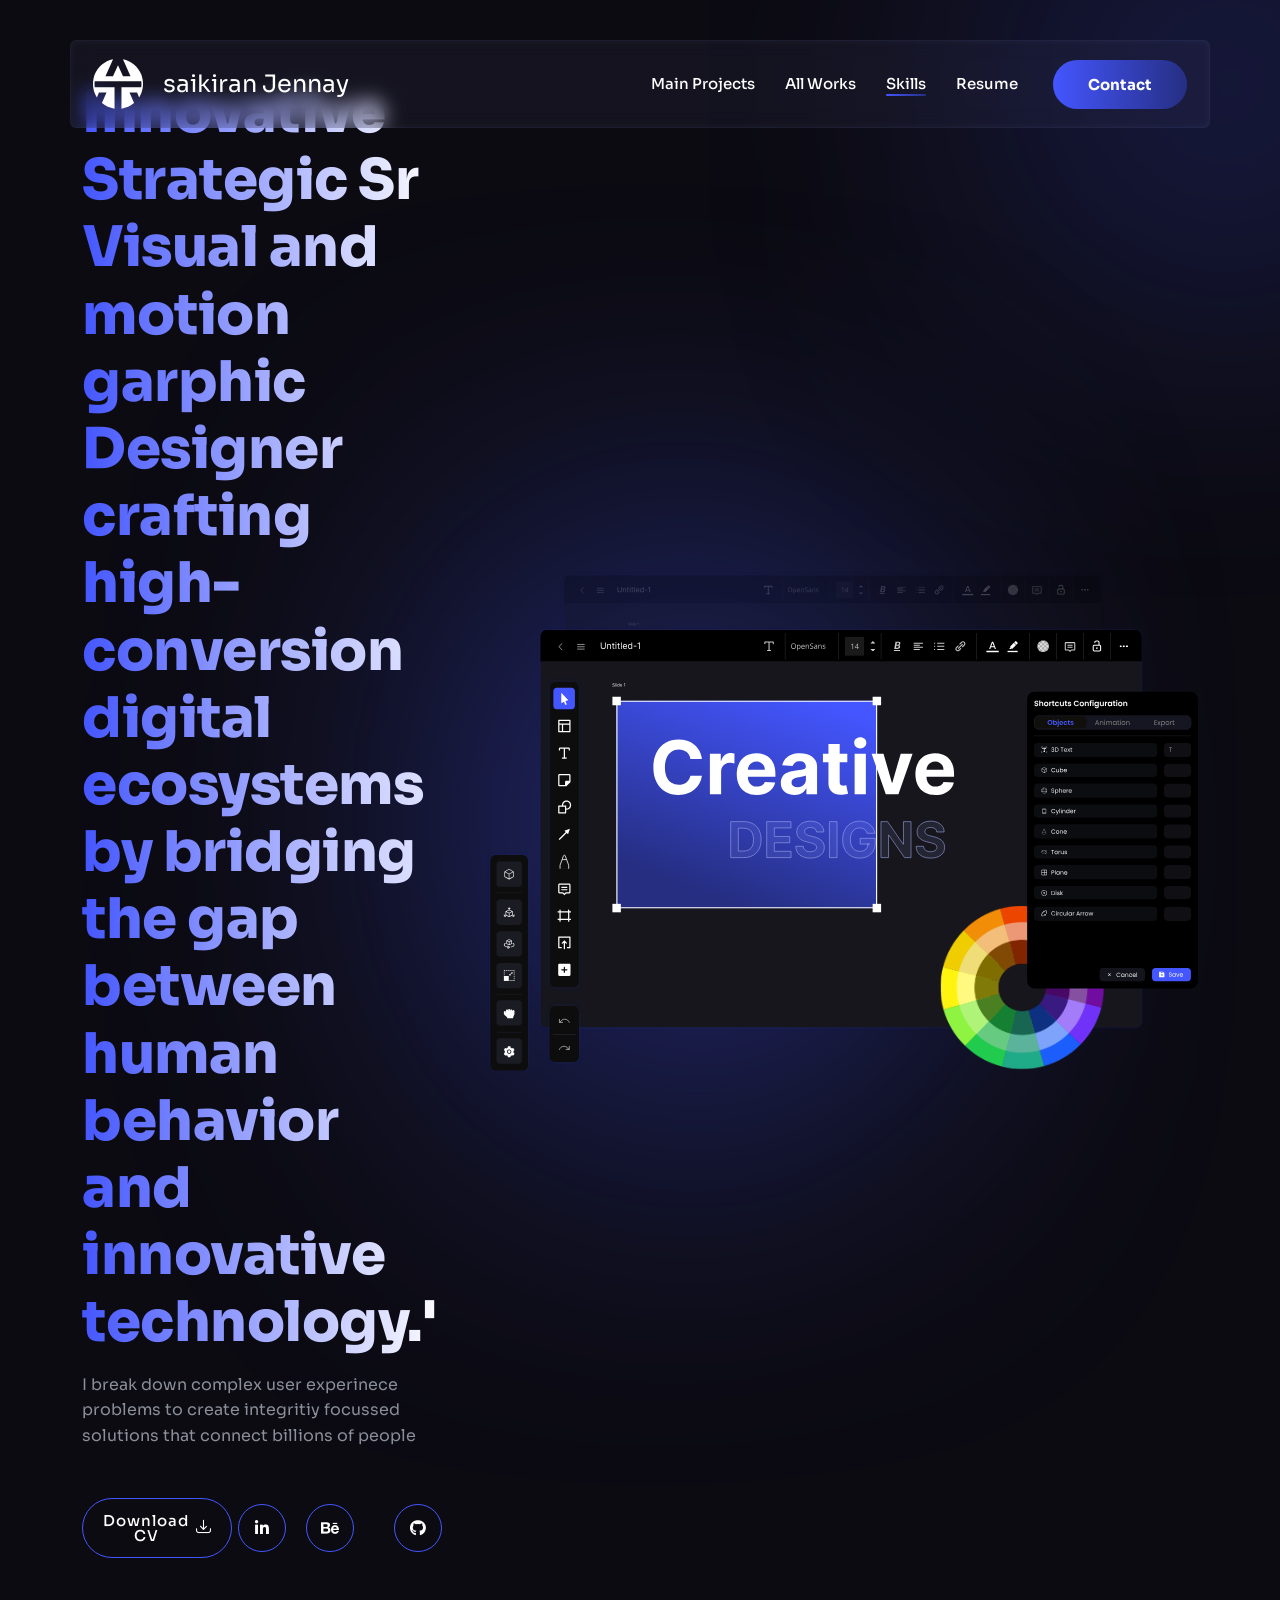
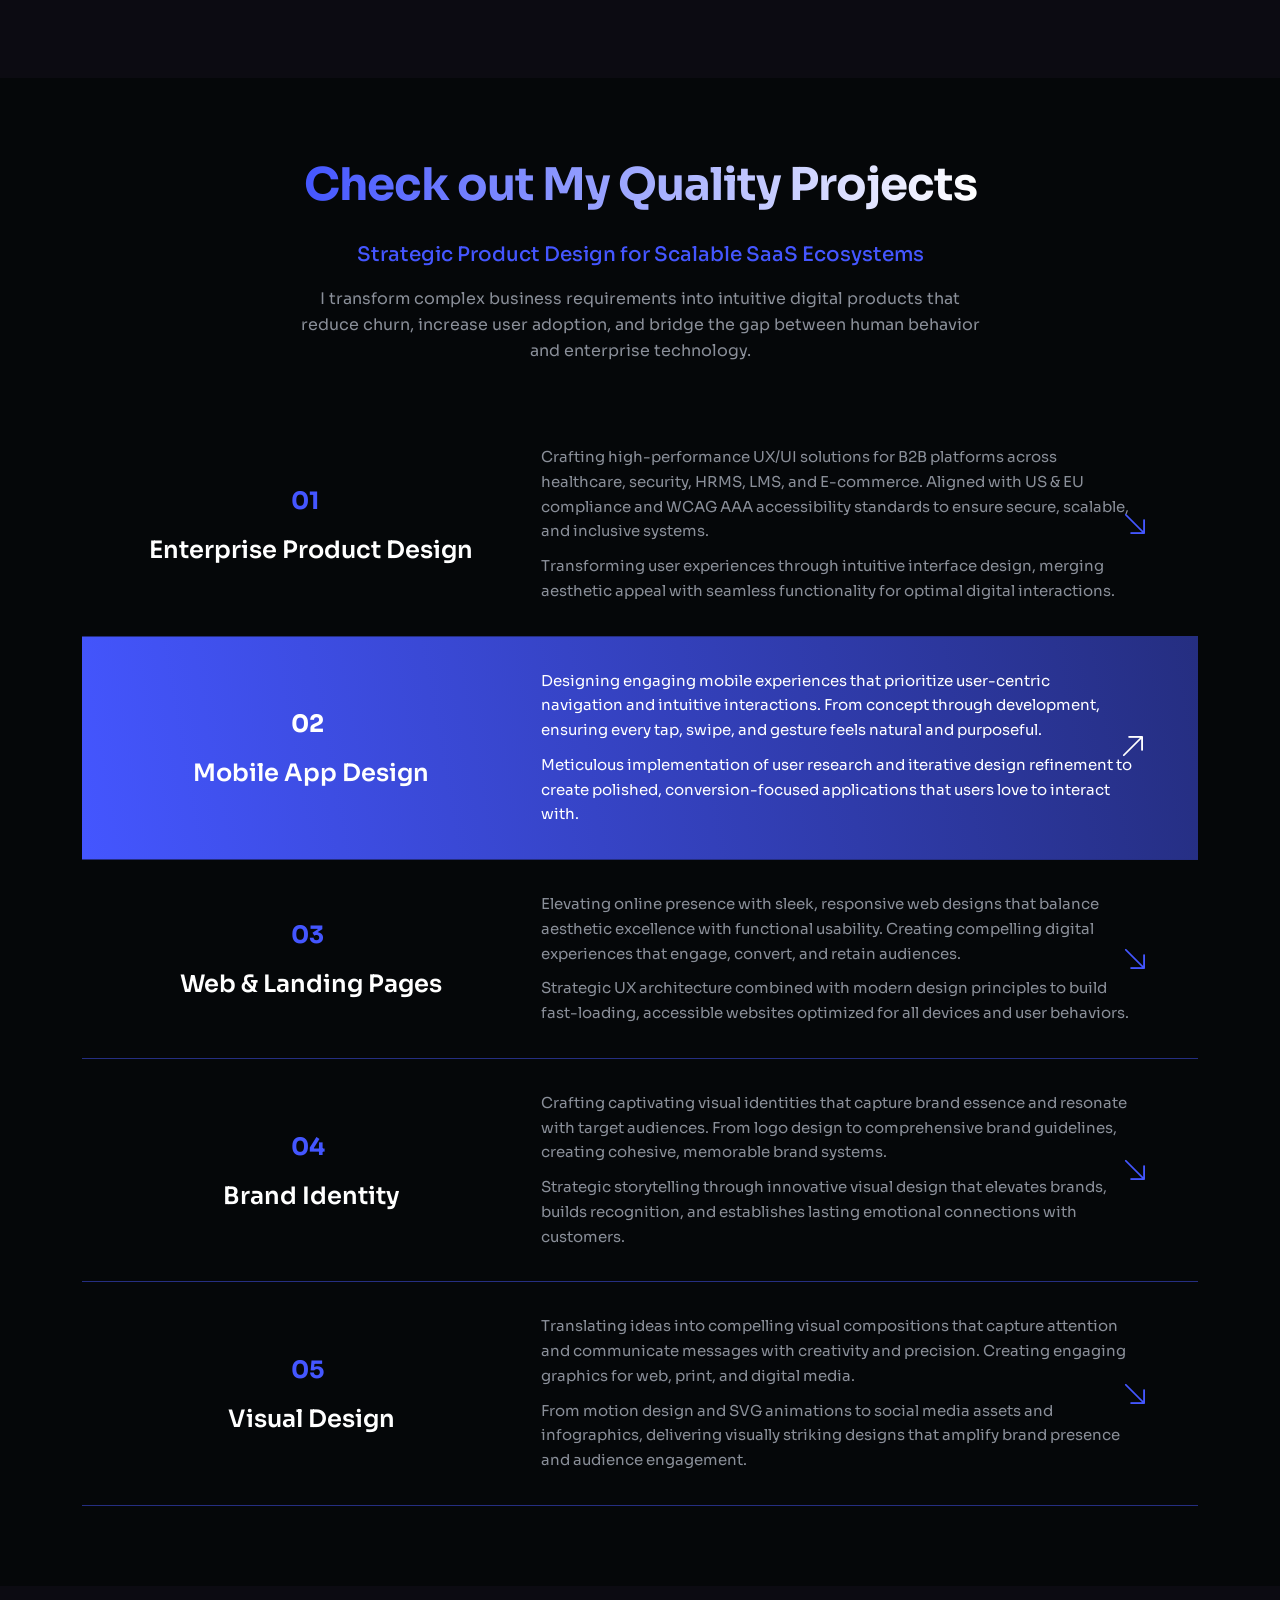
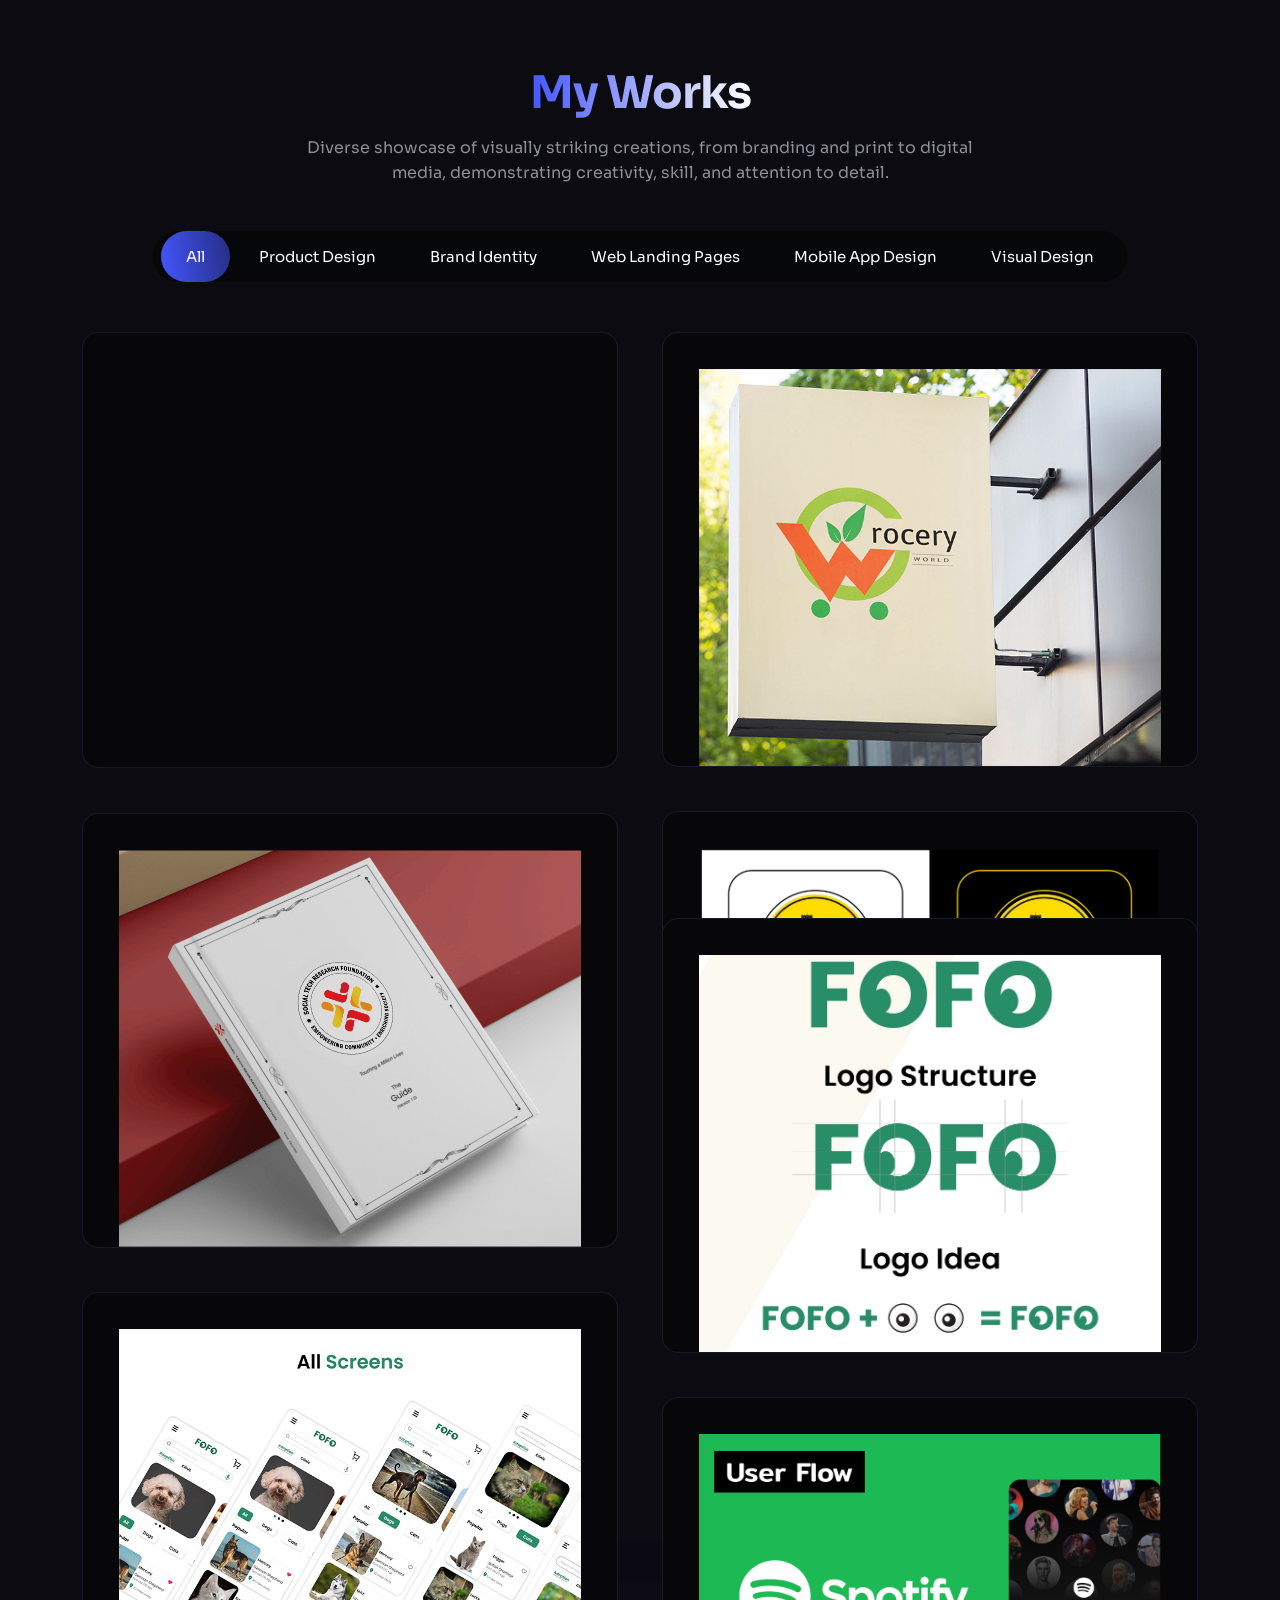
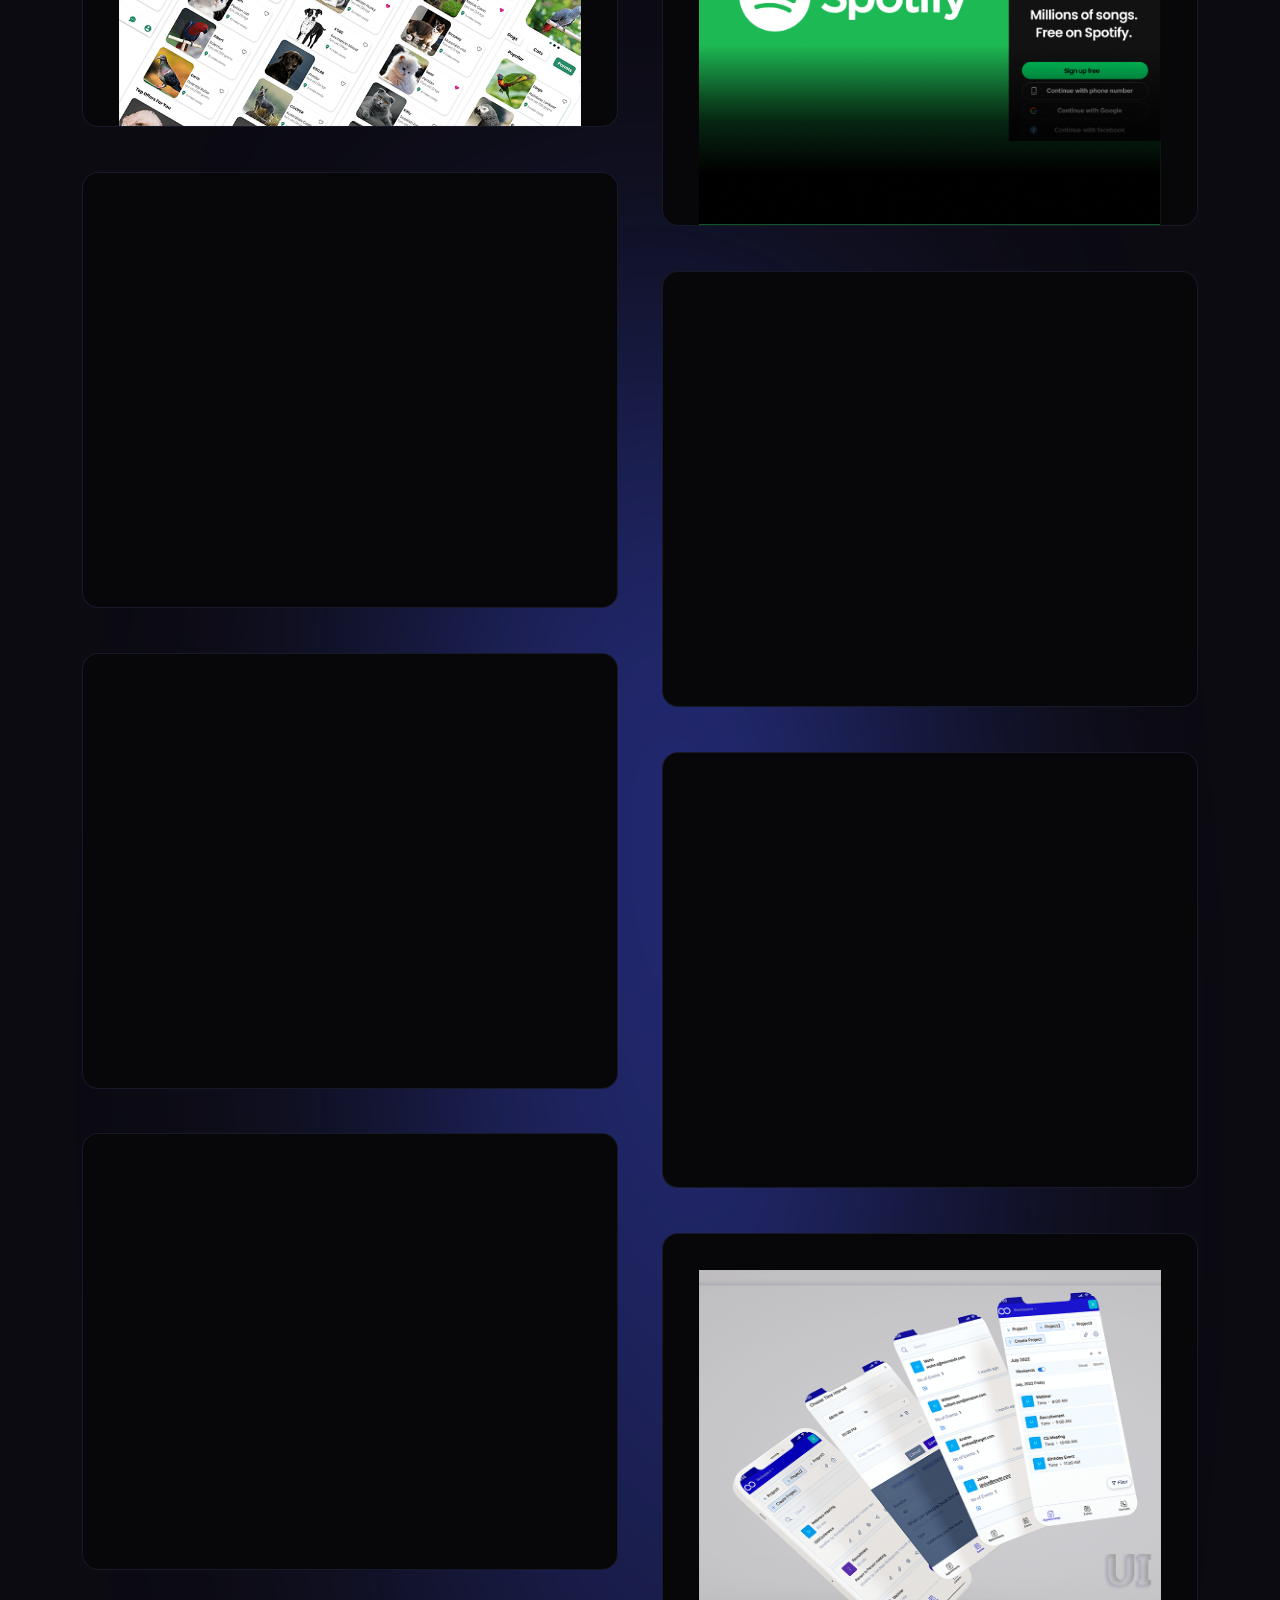
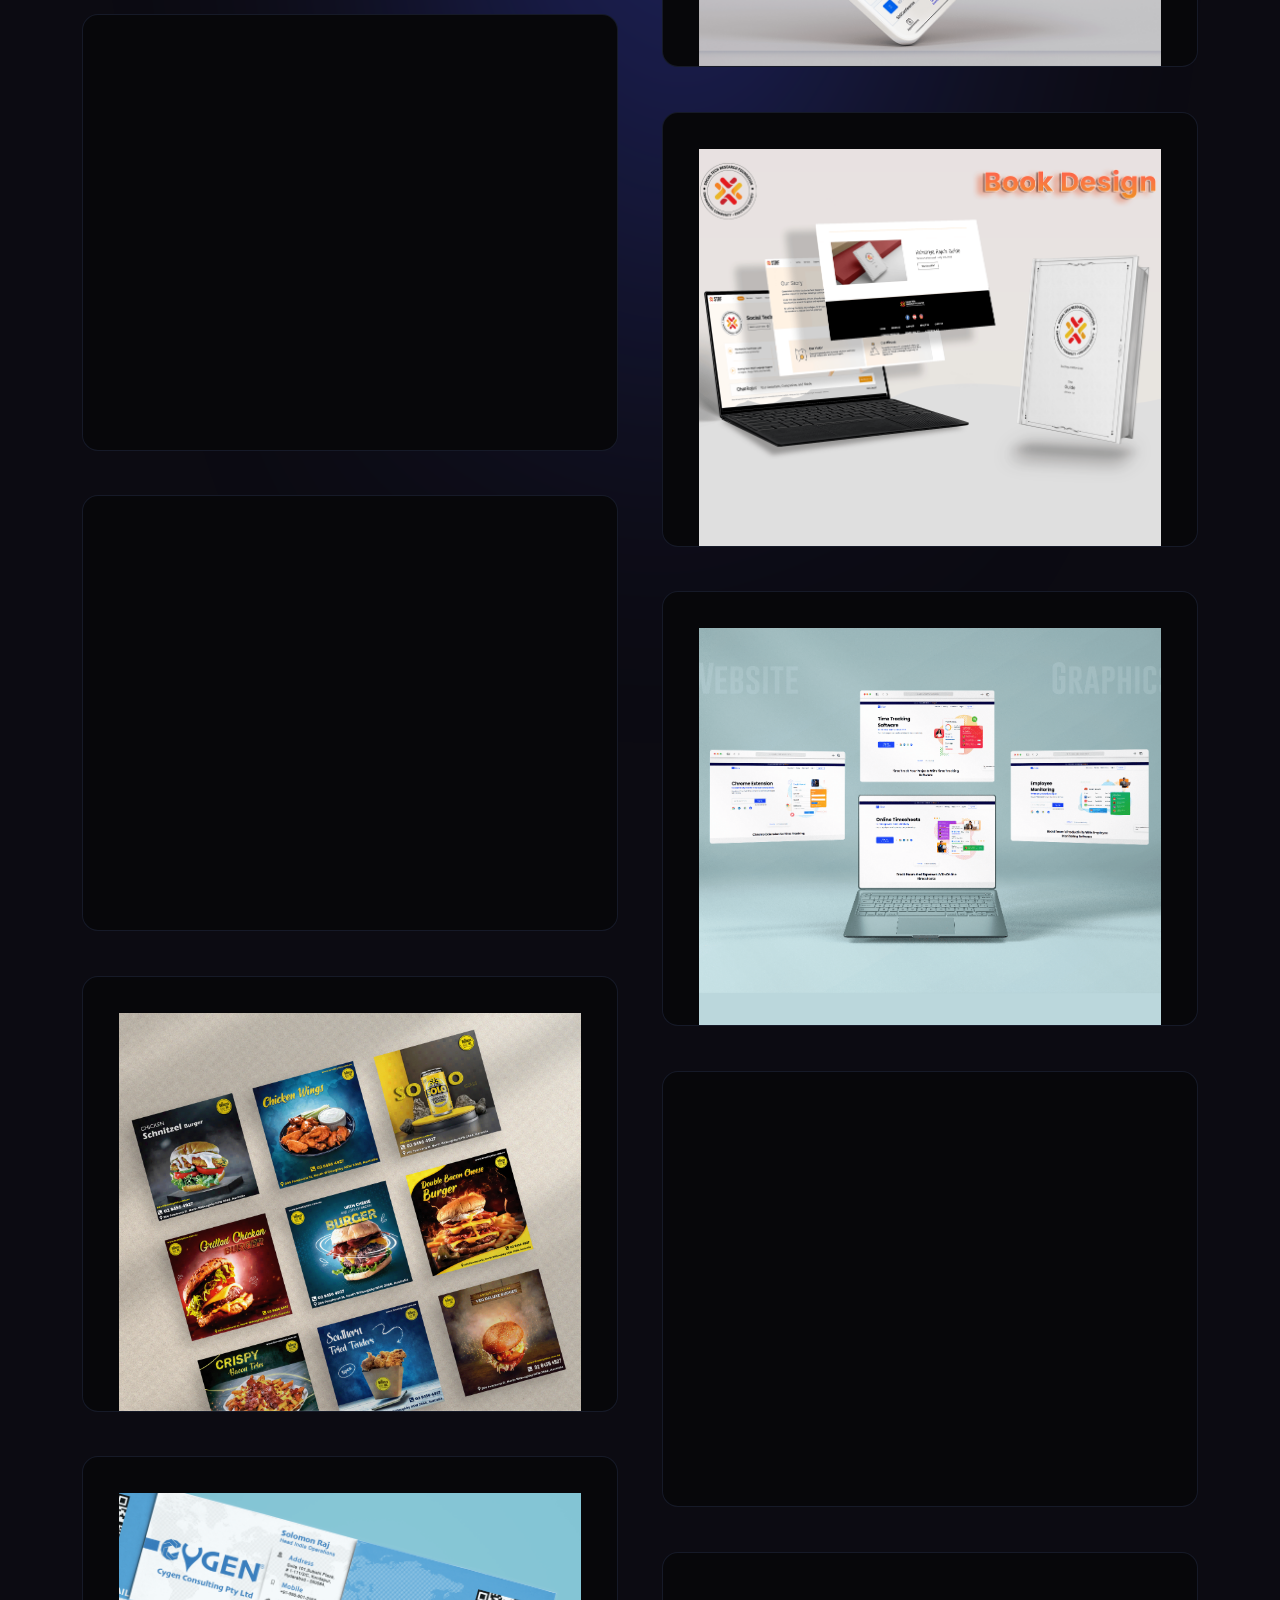
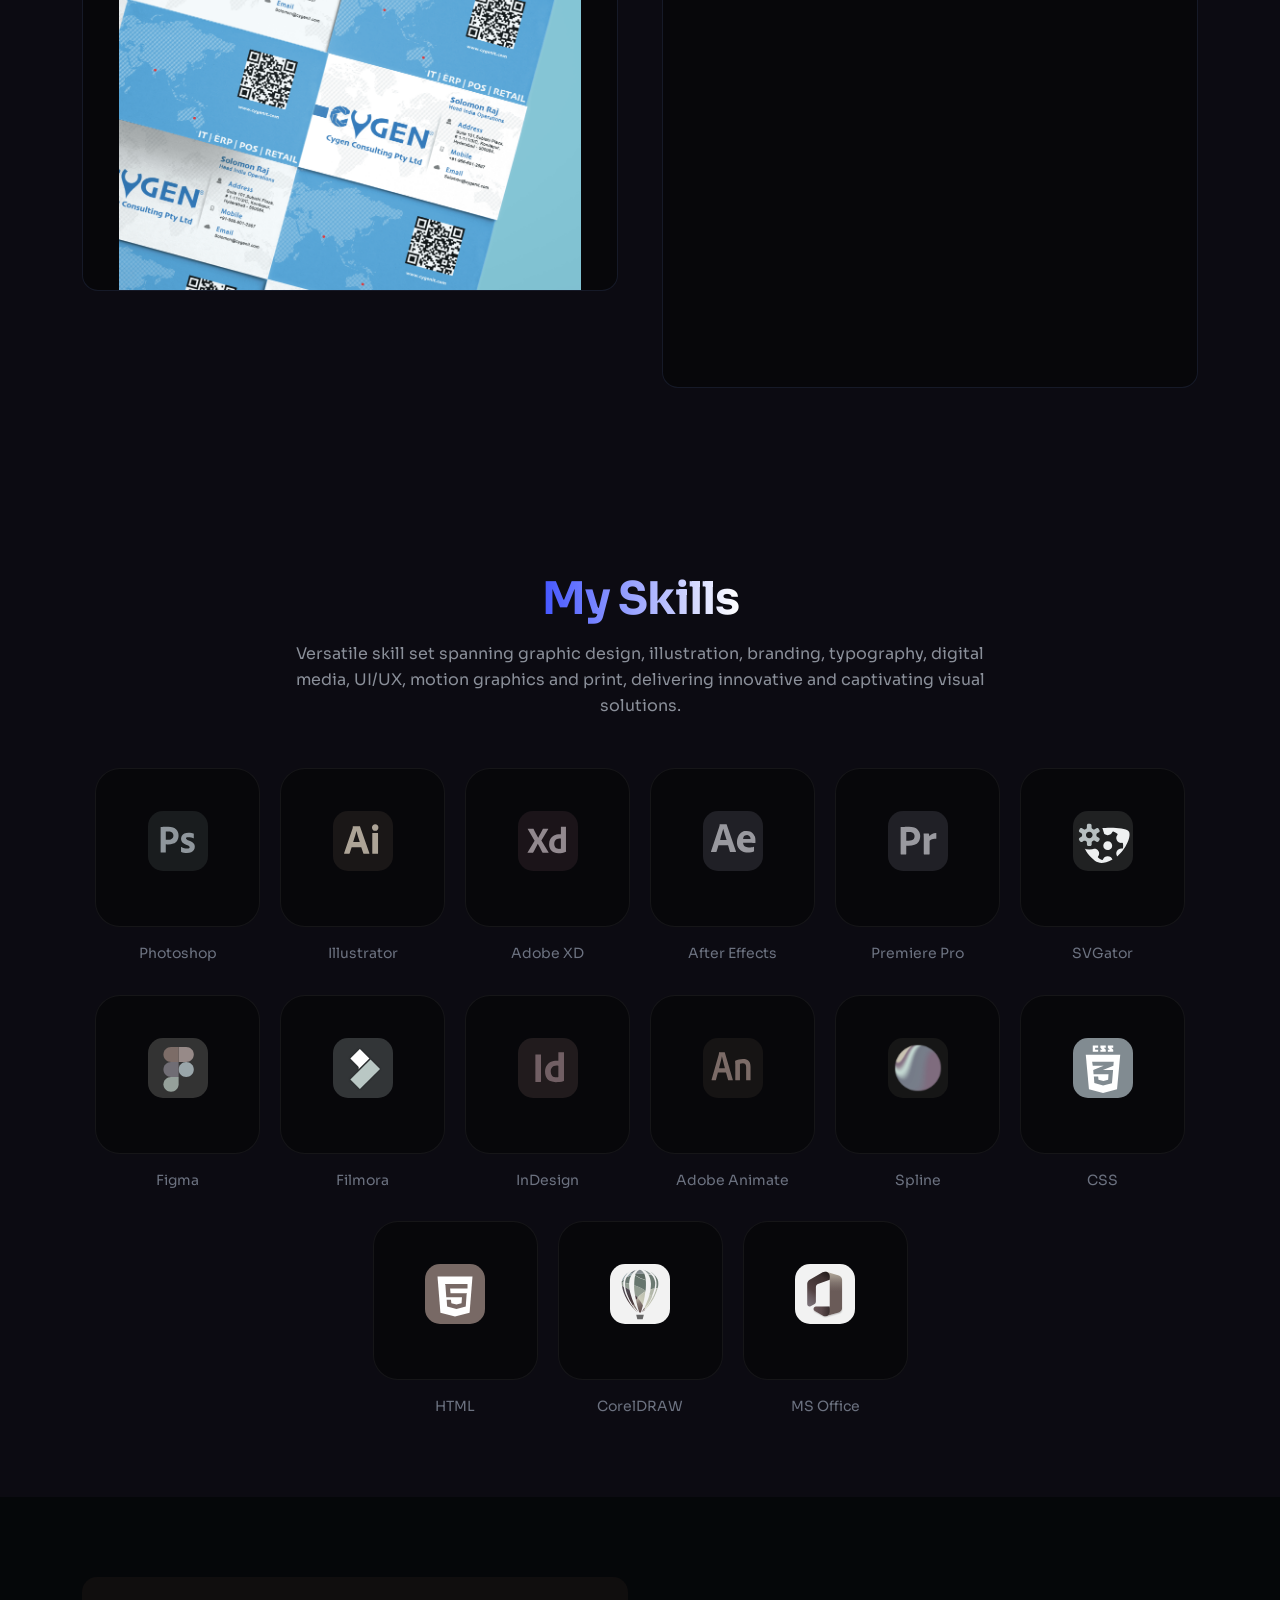
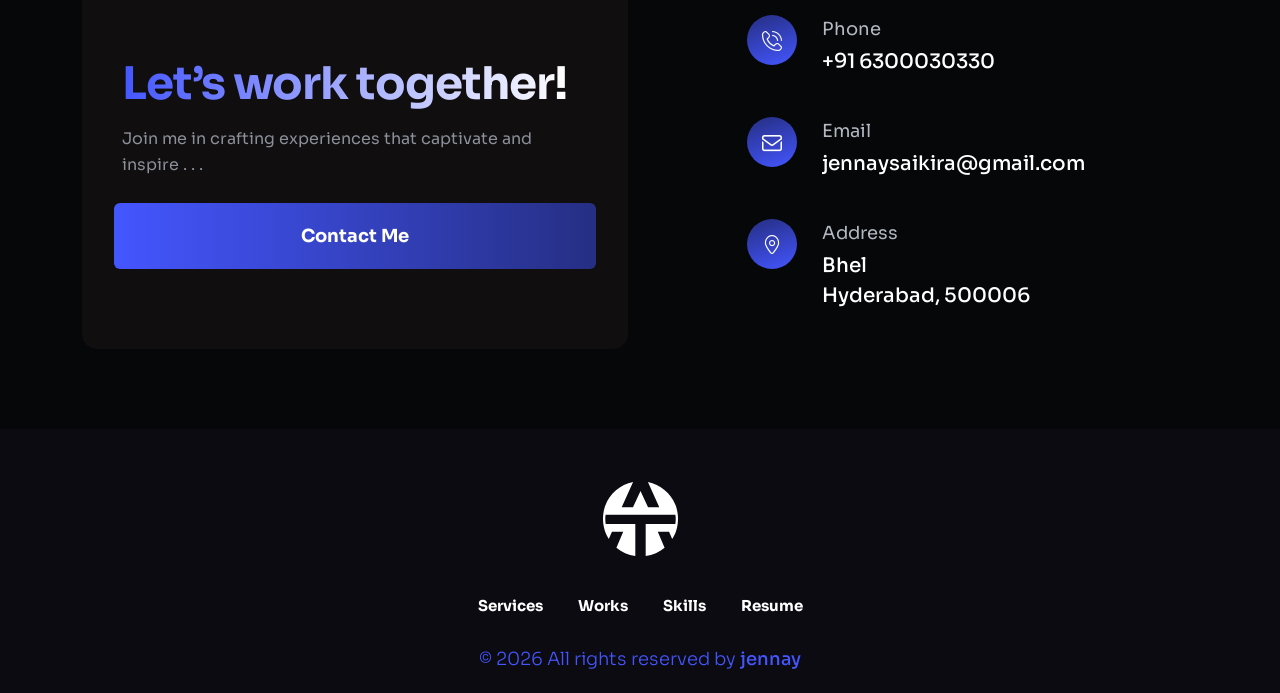
==== commit a5909014: "s" ====
--- a/index.html
+++ b/index.html
@@ -258,7 +258,7 @@
                             <!-- <span class="hero-sub-title">I am Gerold</span> -->
                             <h1 class="hero-title">
                                 Innovative <br>
-                              Strategic Sr Visual and UX/UI Designer crafting high-conversion digital ecosystems by bridging the gap between human behavior and innovative technology."
+                              Strategic Sr Visual and motion garphic Designer crafting high-conversion digital ecosystems by bridging the gap between human behavior and innovative technology."
                             </h1>
 
                             <!-- <div class="hero-image-box d-md-none text-center">
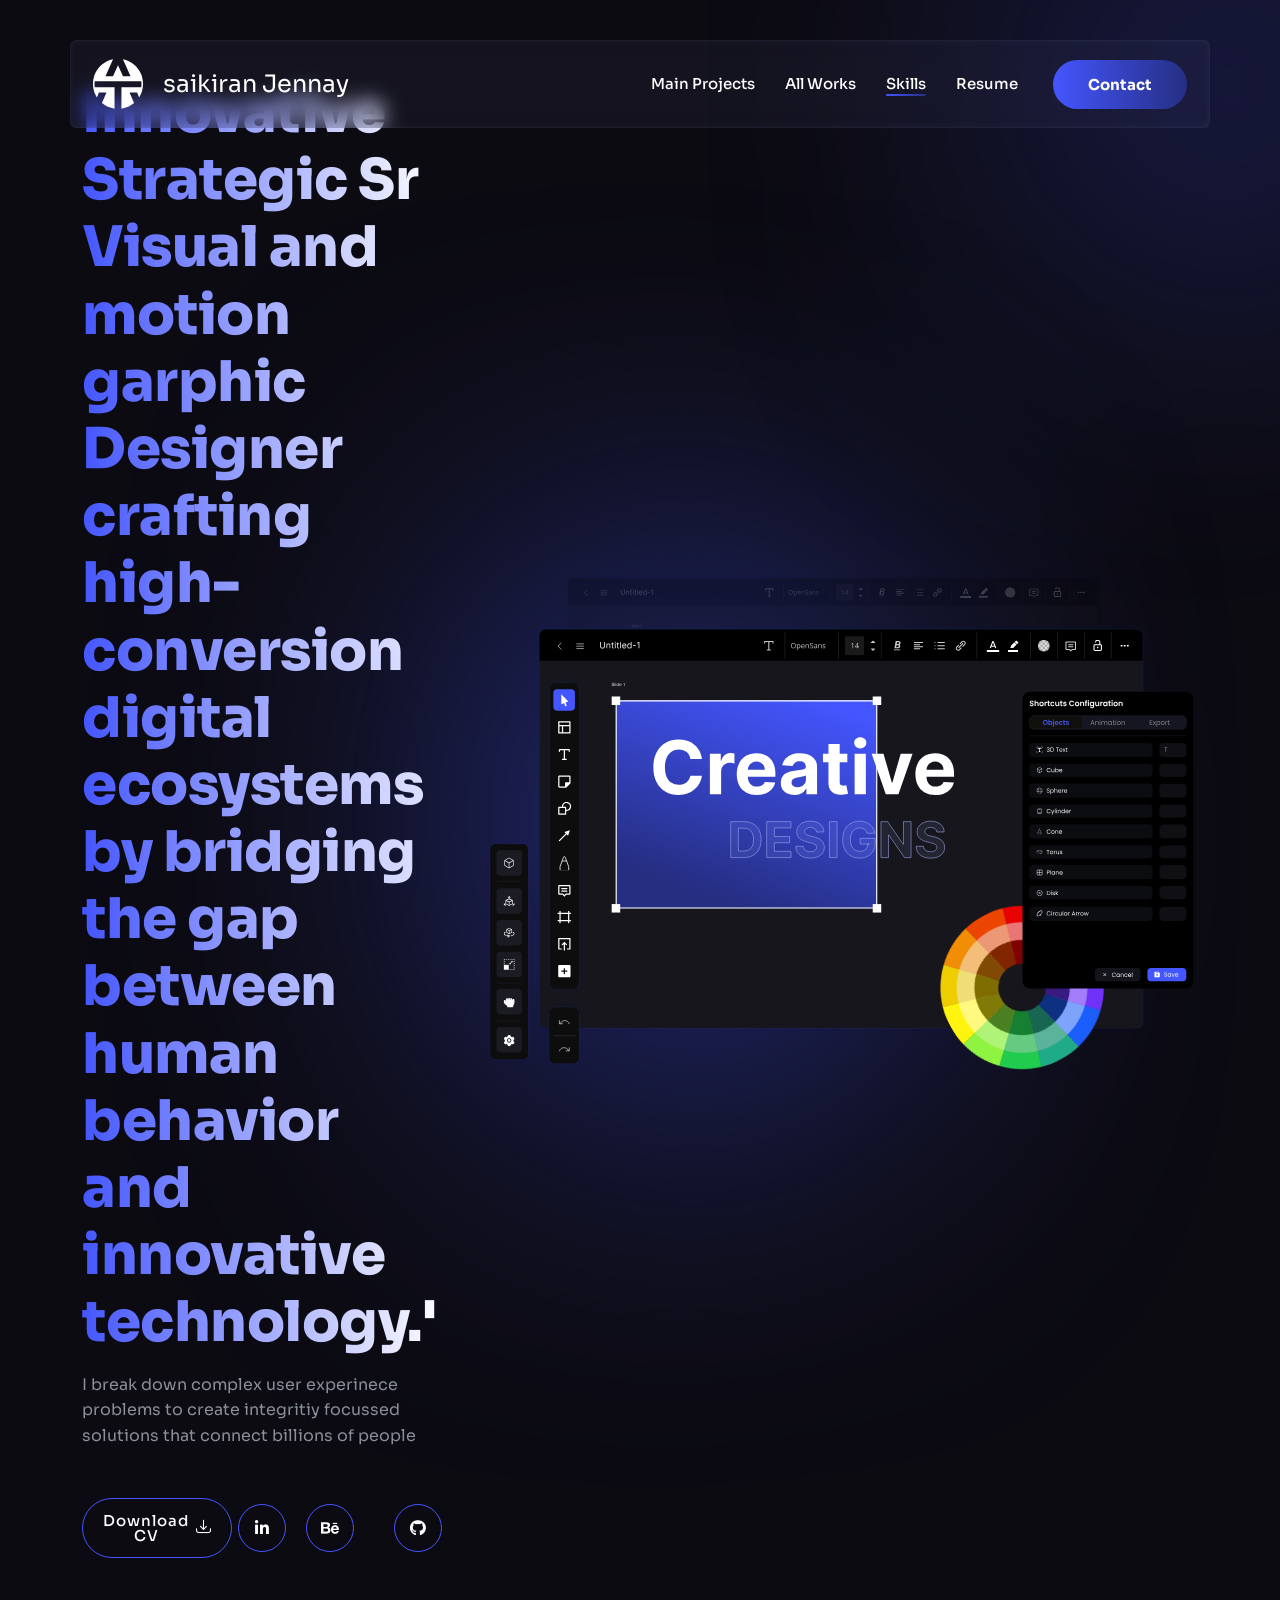
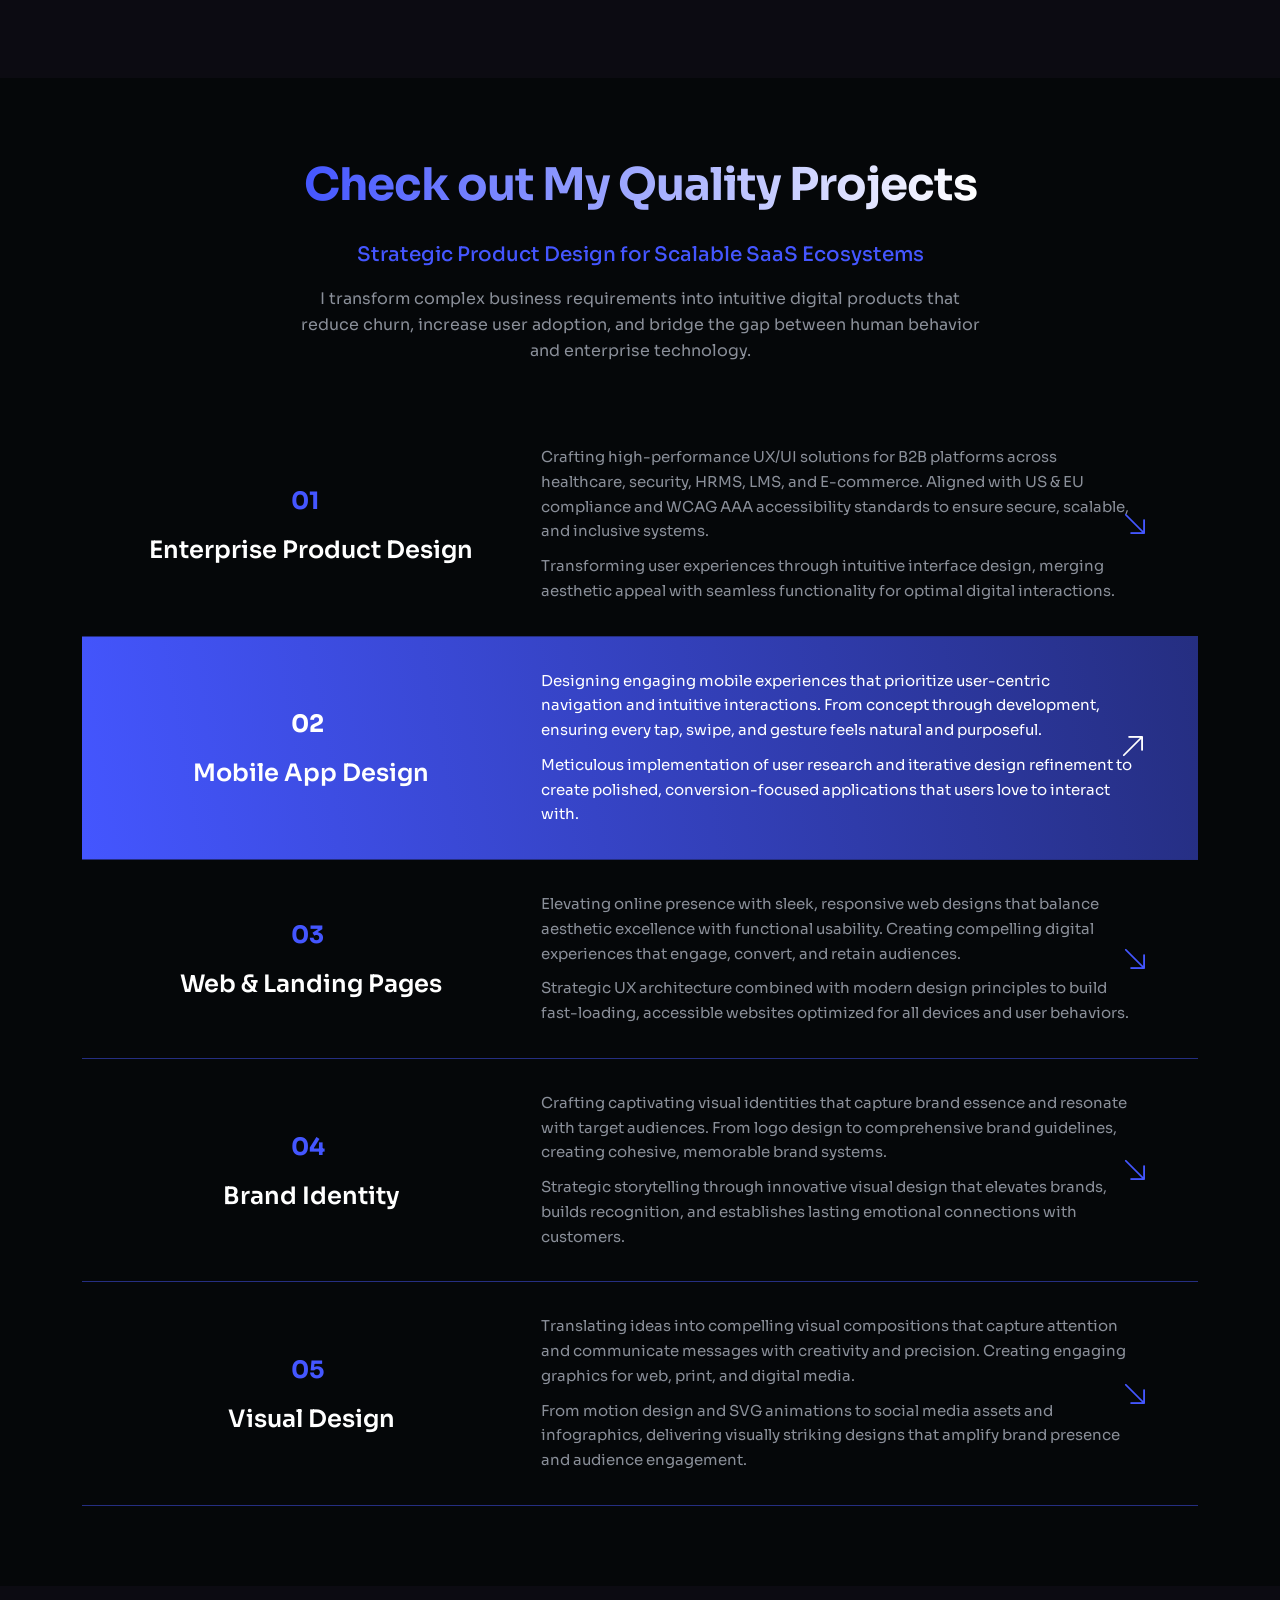
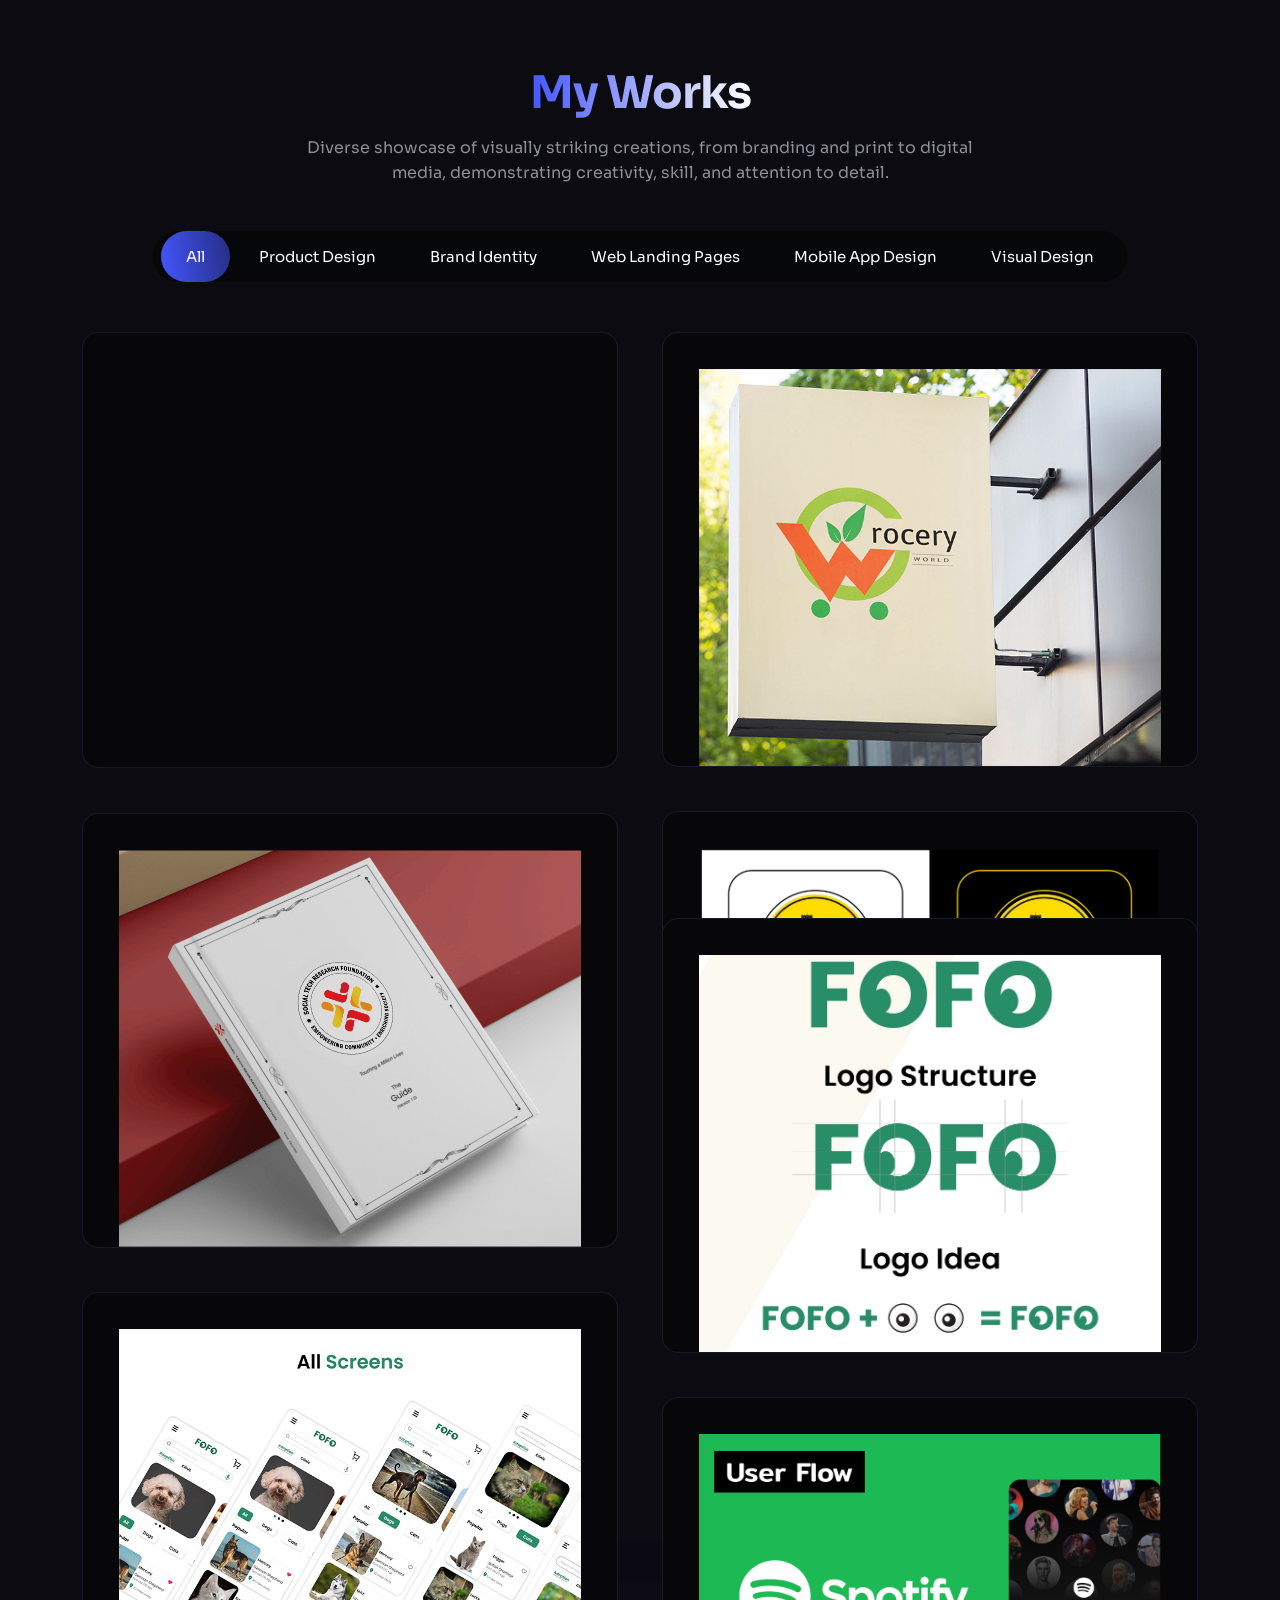
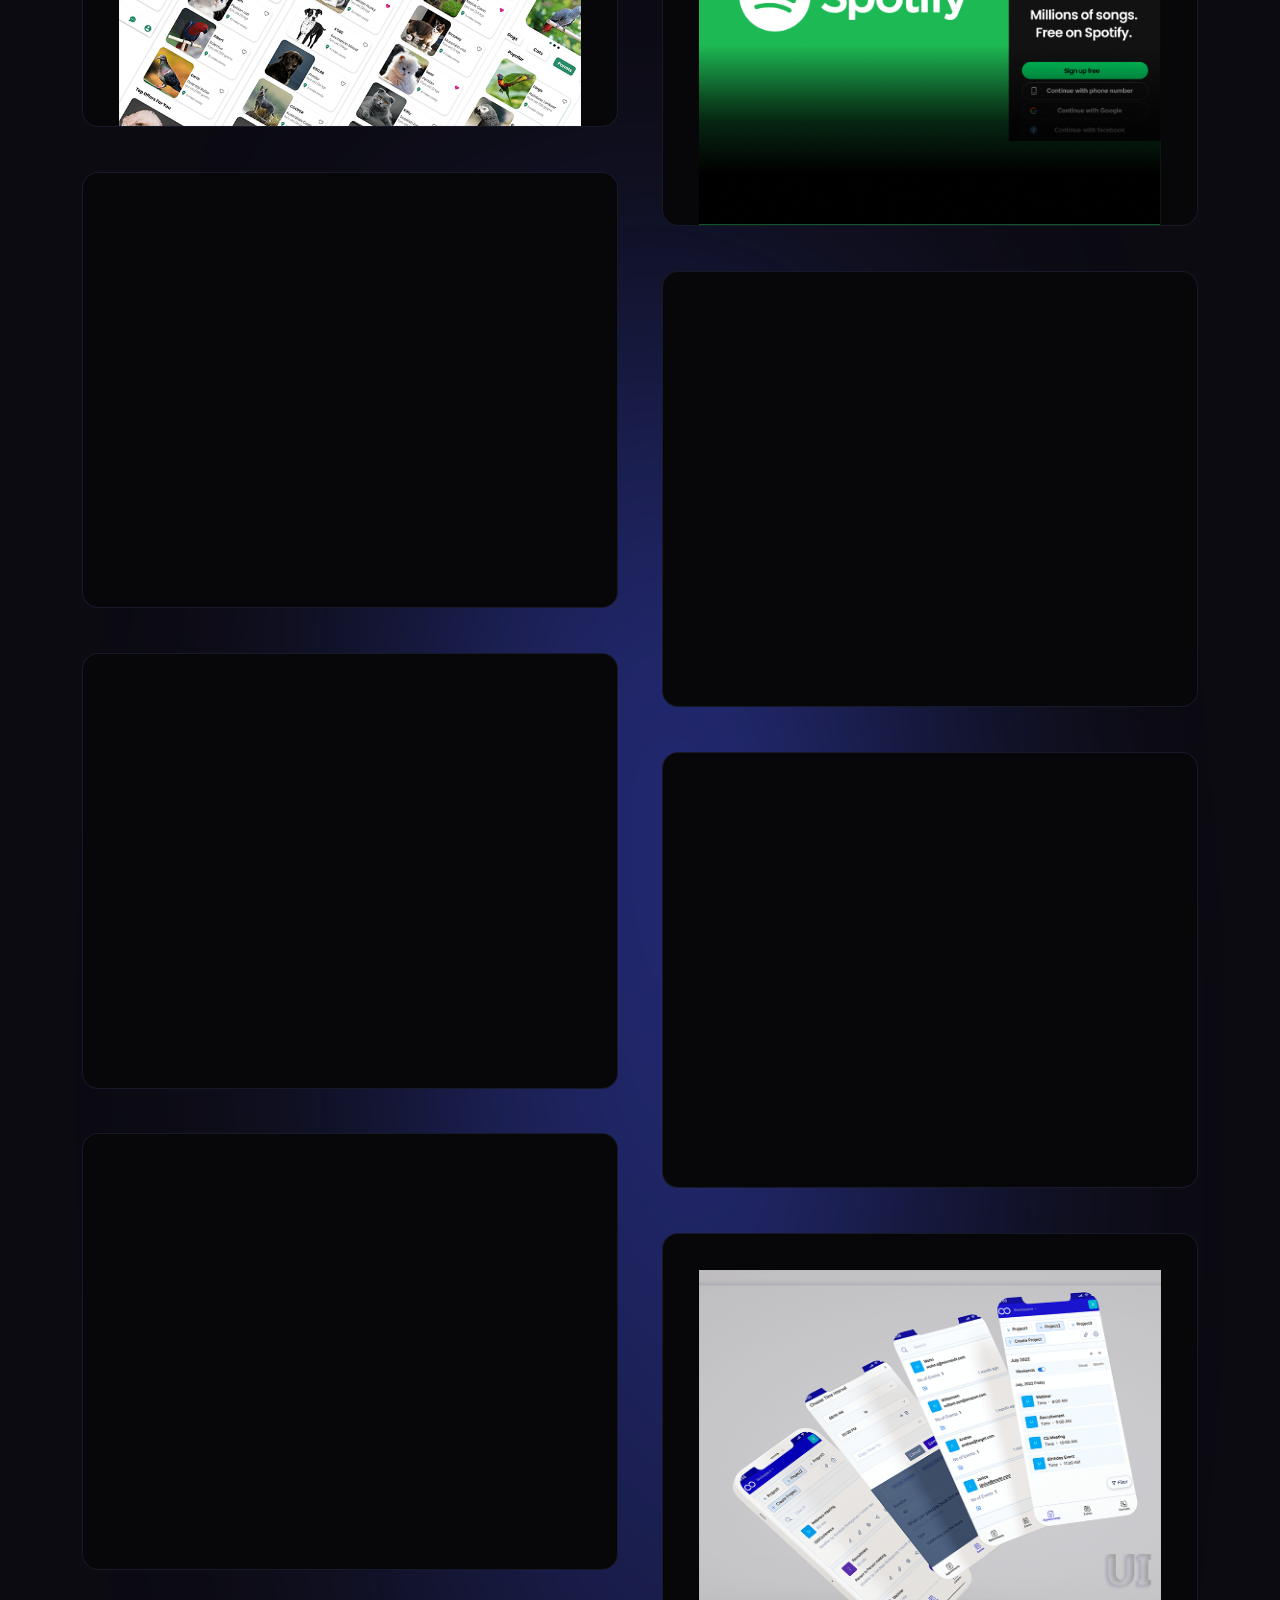
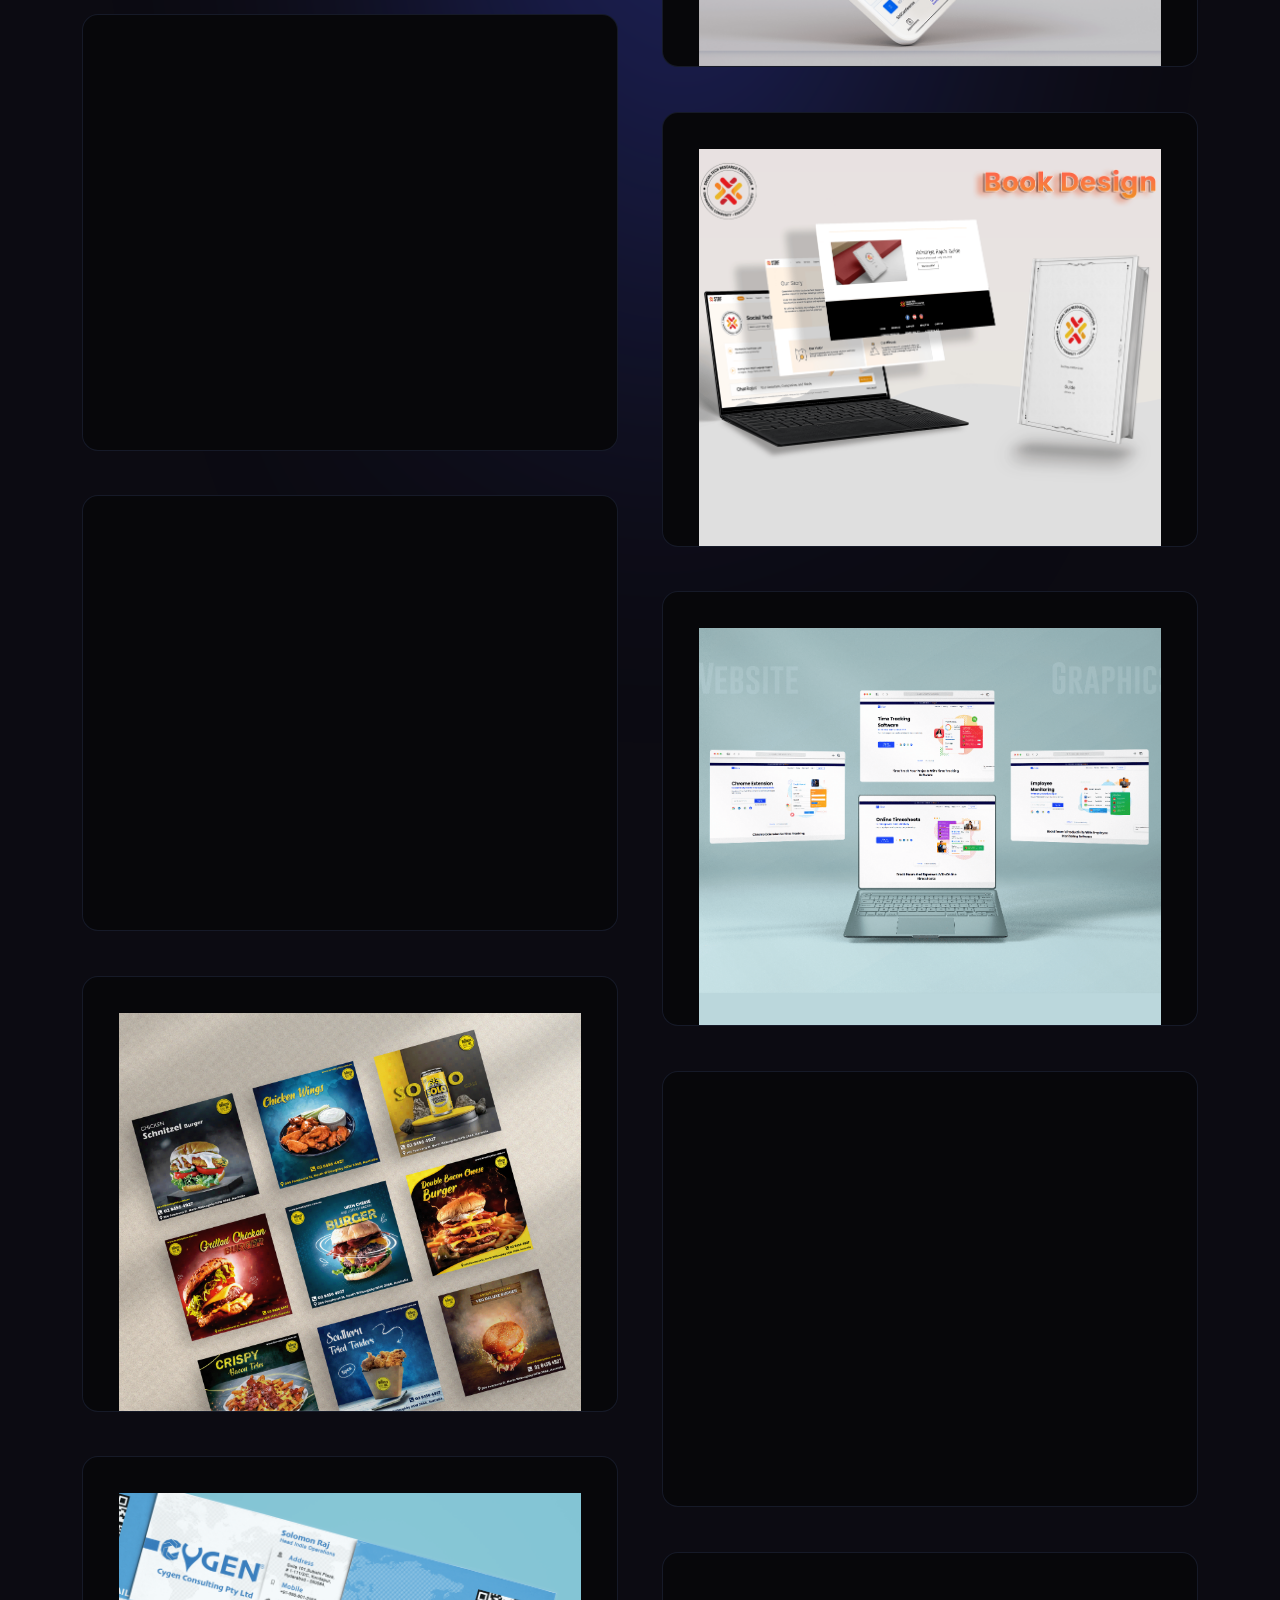
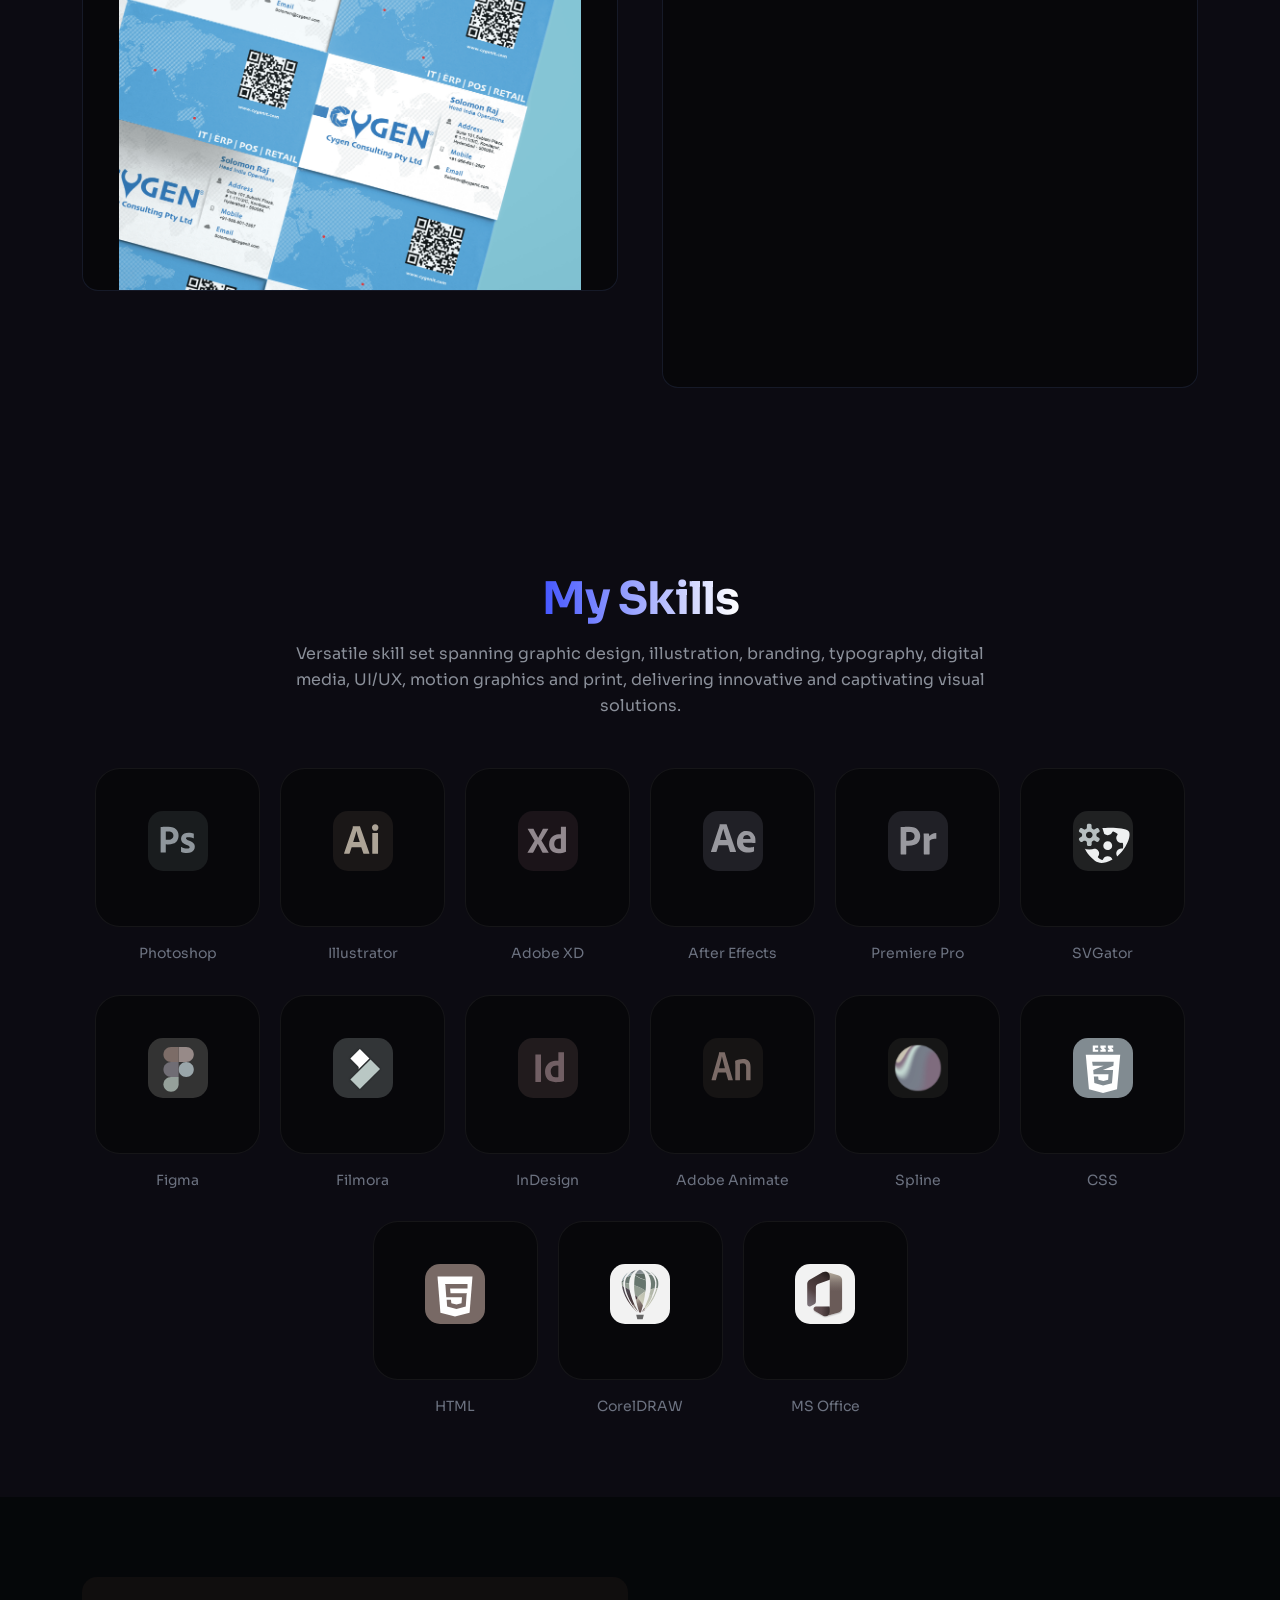
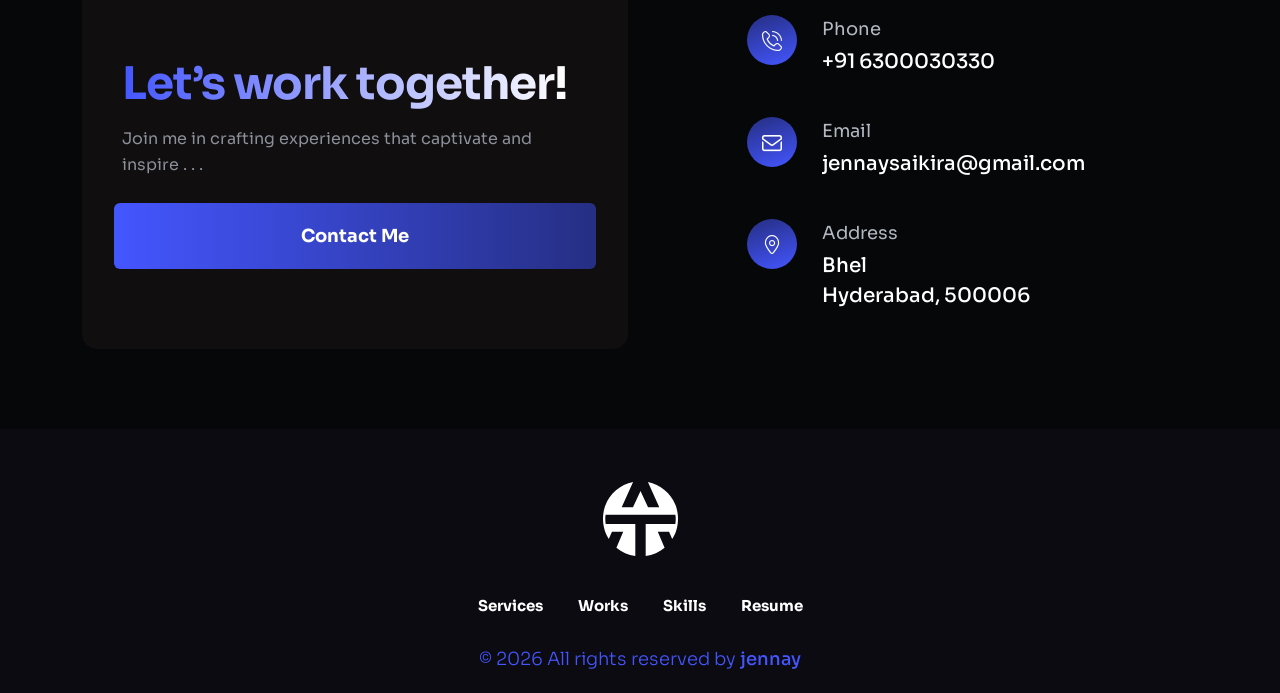
==== commit 09505d8b: "sa" ====
--- a/index.html
+++ b/index.html
@@ -268,7 +268,7 @@
                             <p class="lead">I break down complex user experinece
                                 problems to create integritiy focussed solutions that connect billions of people</p>
                             <div class="button-box d-flex align-items-center">
-                                <a href="./assets/img/Saikiran_UX UI Designer.pdf" target="_blank" class="btn tj-btn-secondary">Download
+                                <a href="./assets/img/saikiran-Resume.pdf" target="_blank" class="btn tj-btn-secondary">Download
                                     CV <i class="flaticon-download"></i></a>
                                 <ul class="ul-reset social-icons">
                                     <!-- <li><a href="#"><i class="fa-brands fa-twitter"></i></a></li> -->
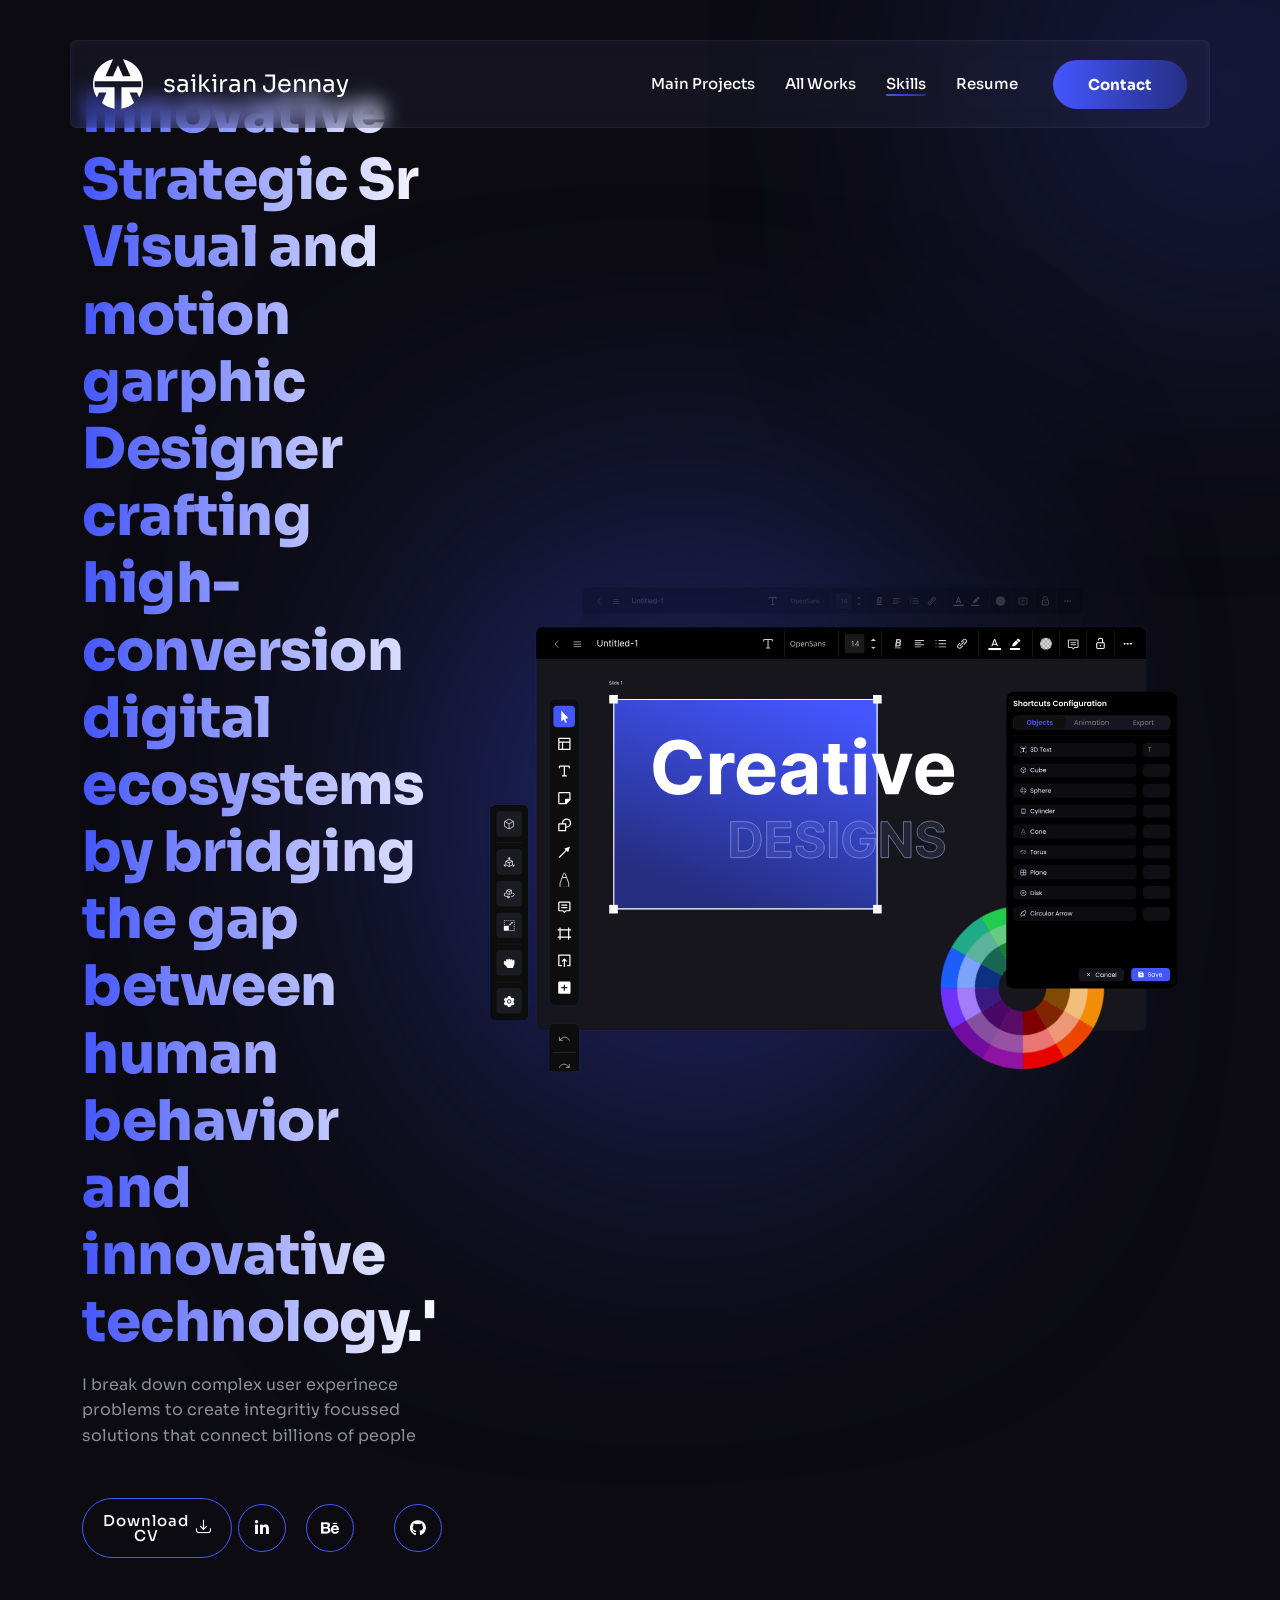
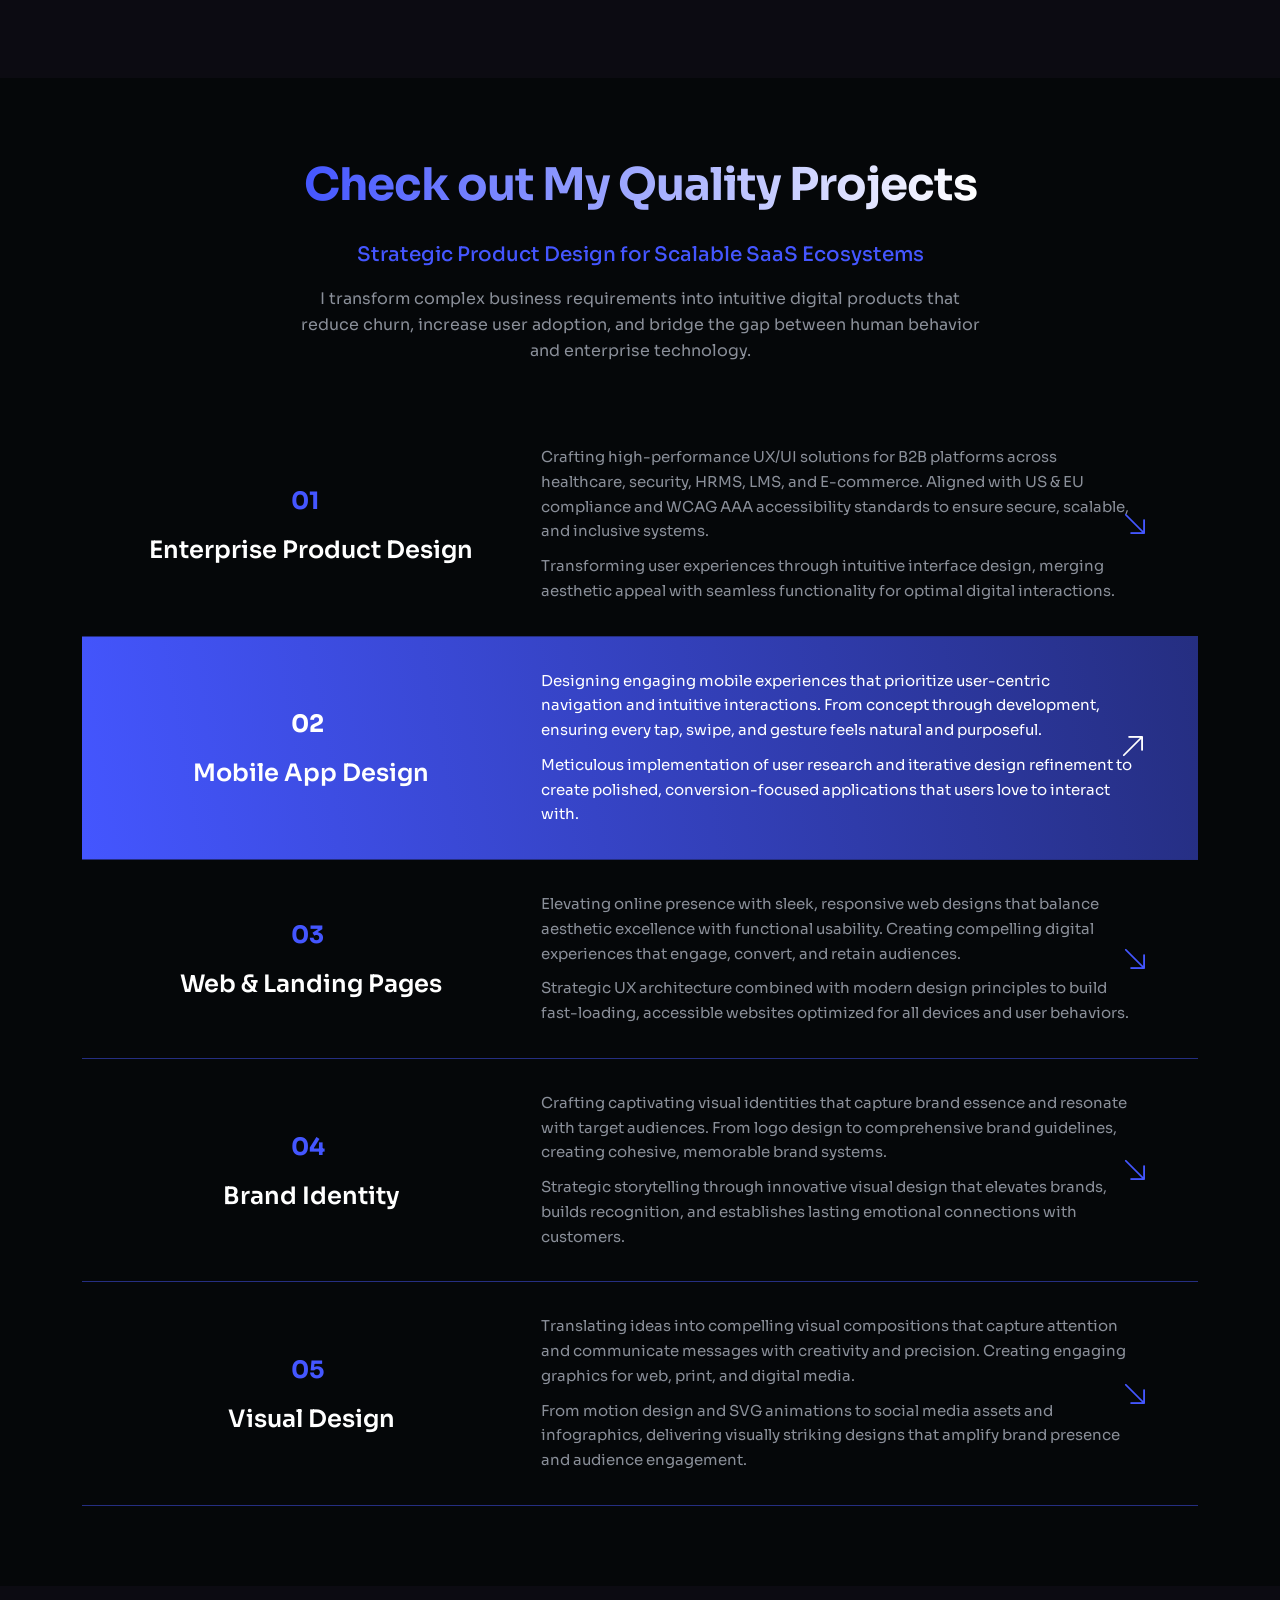
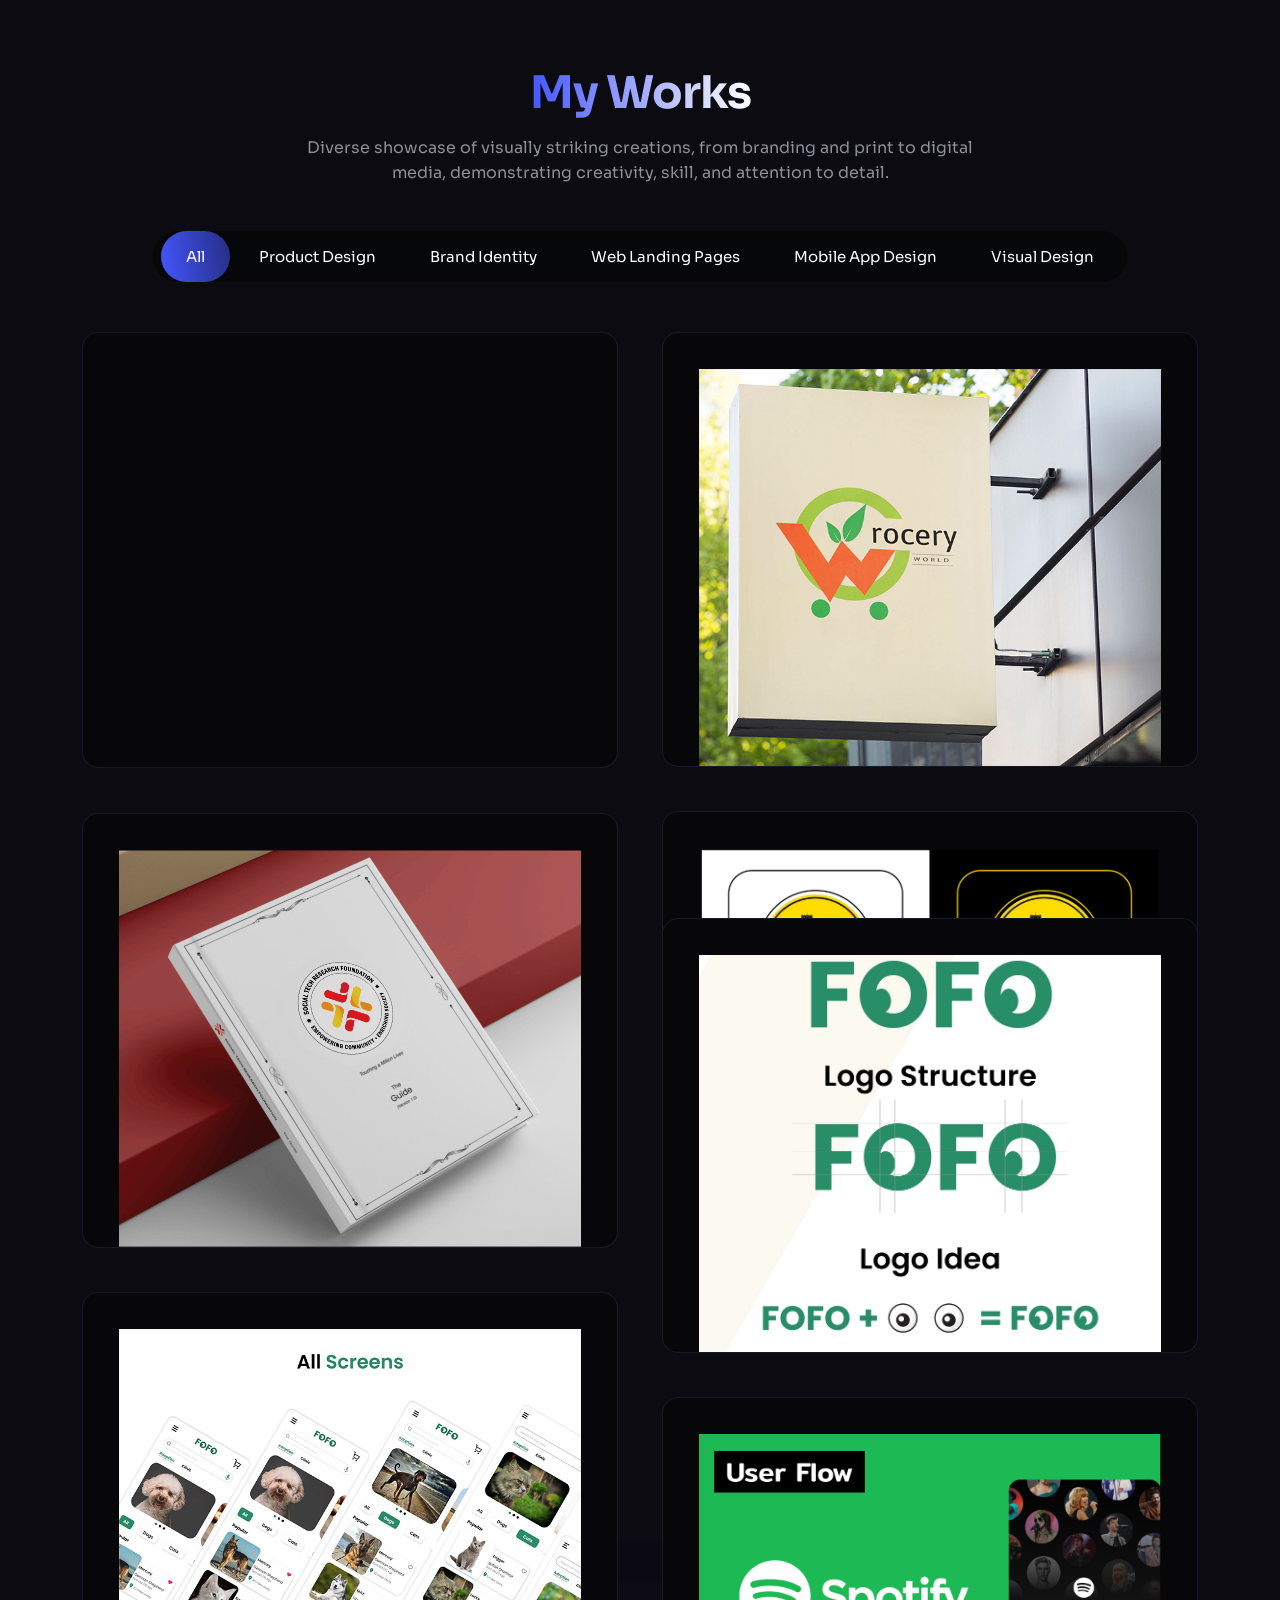
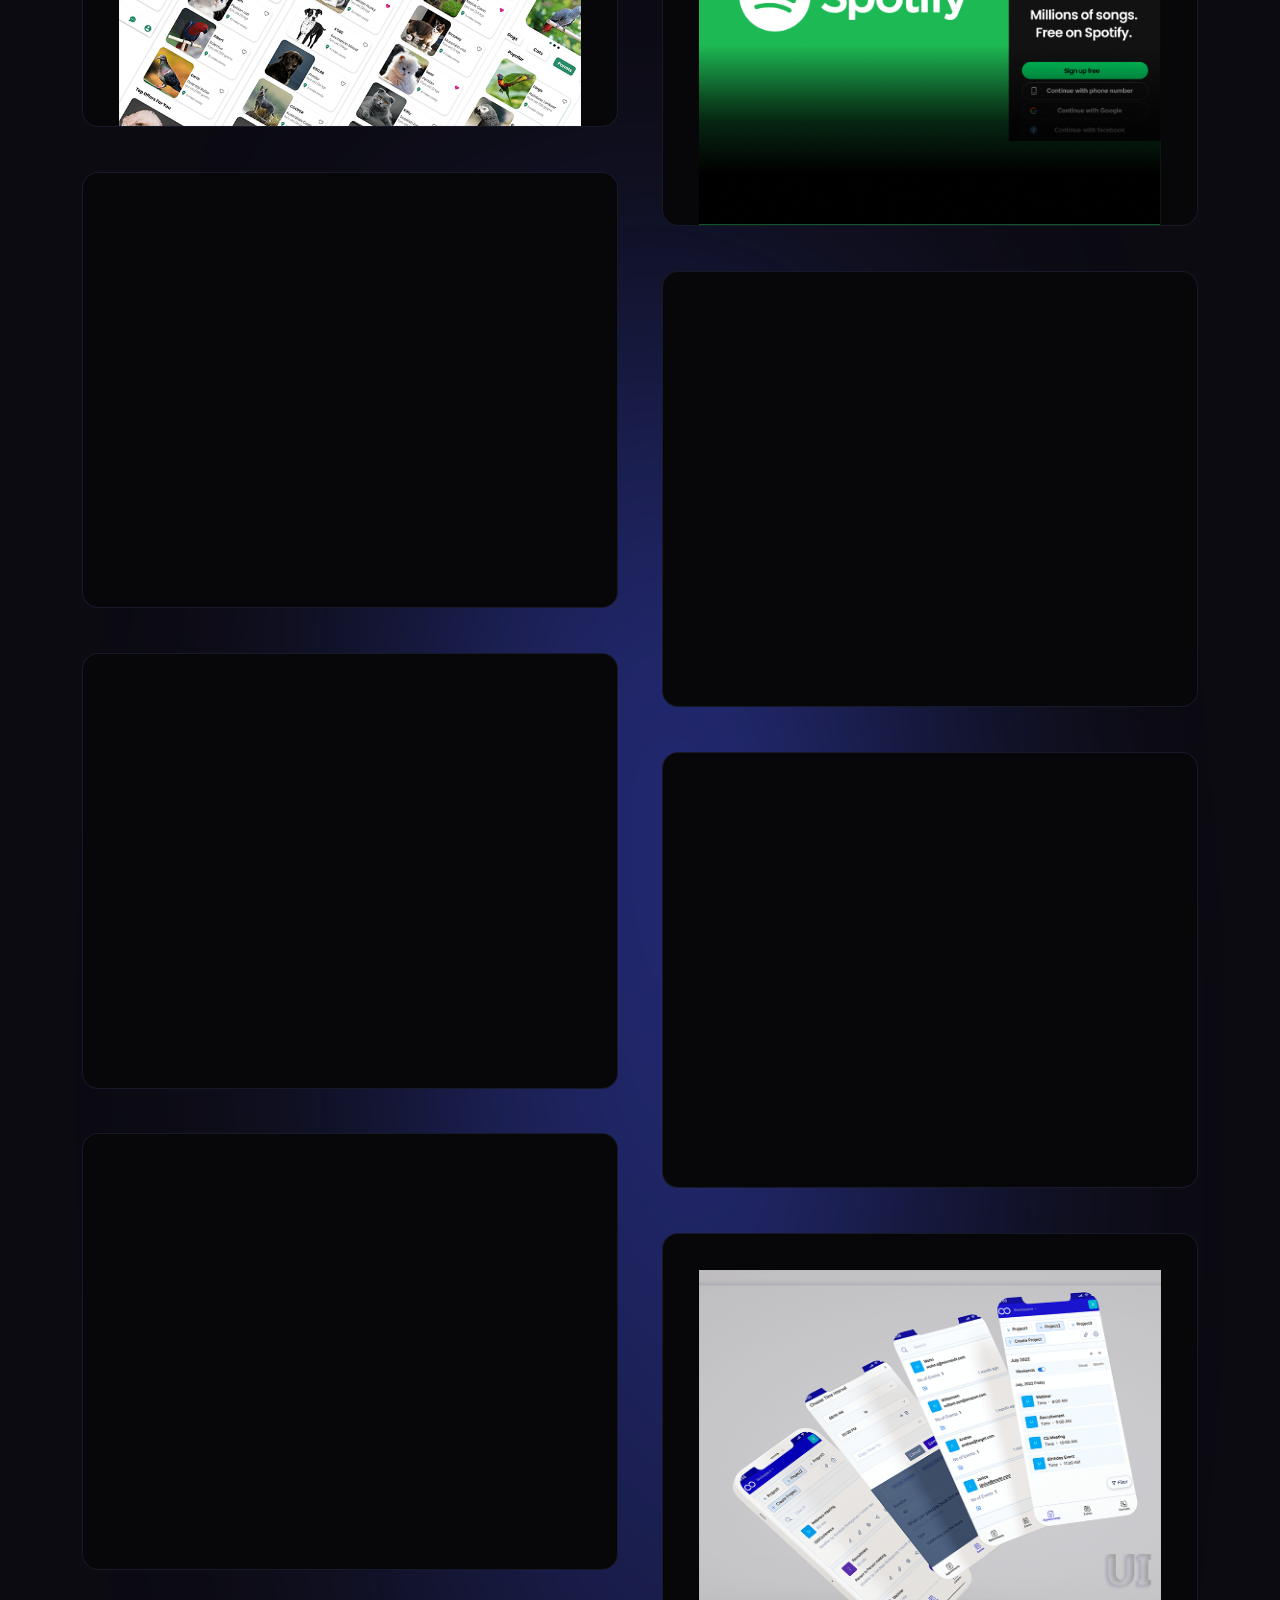
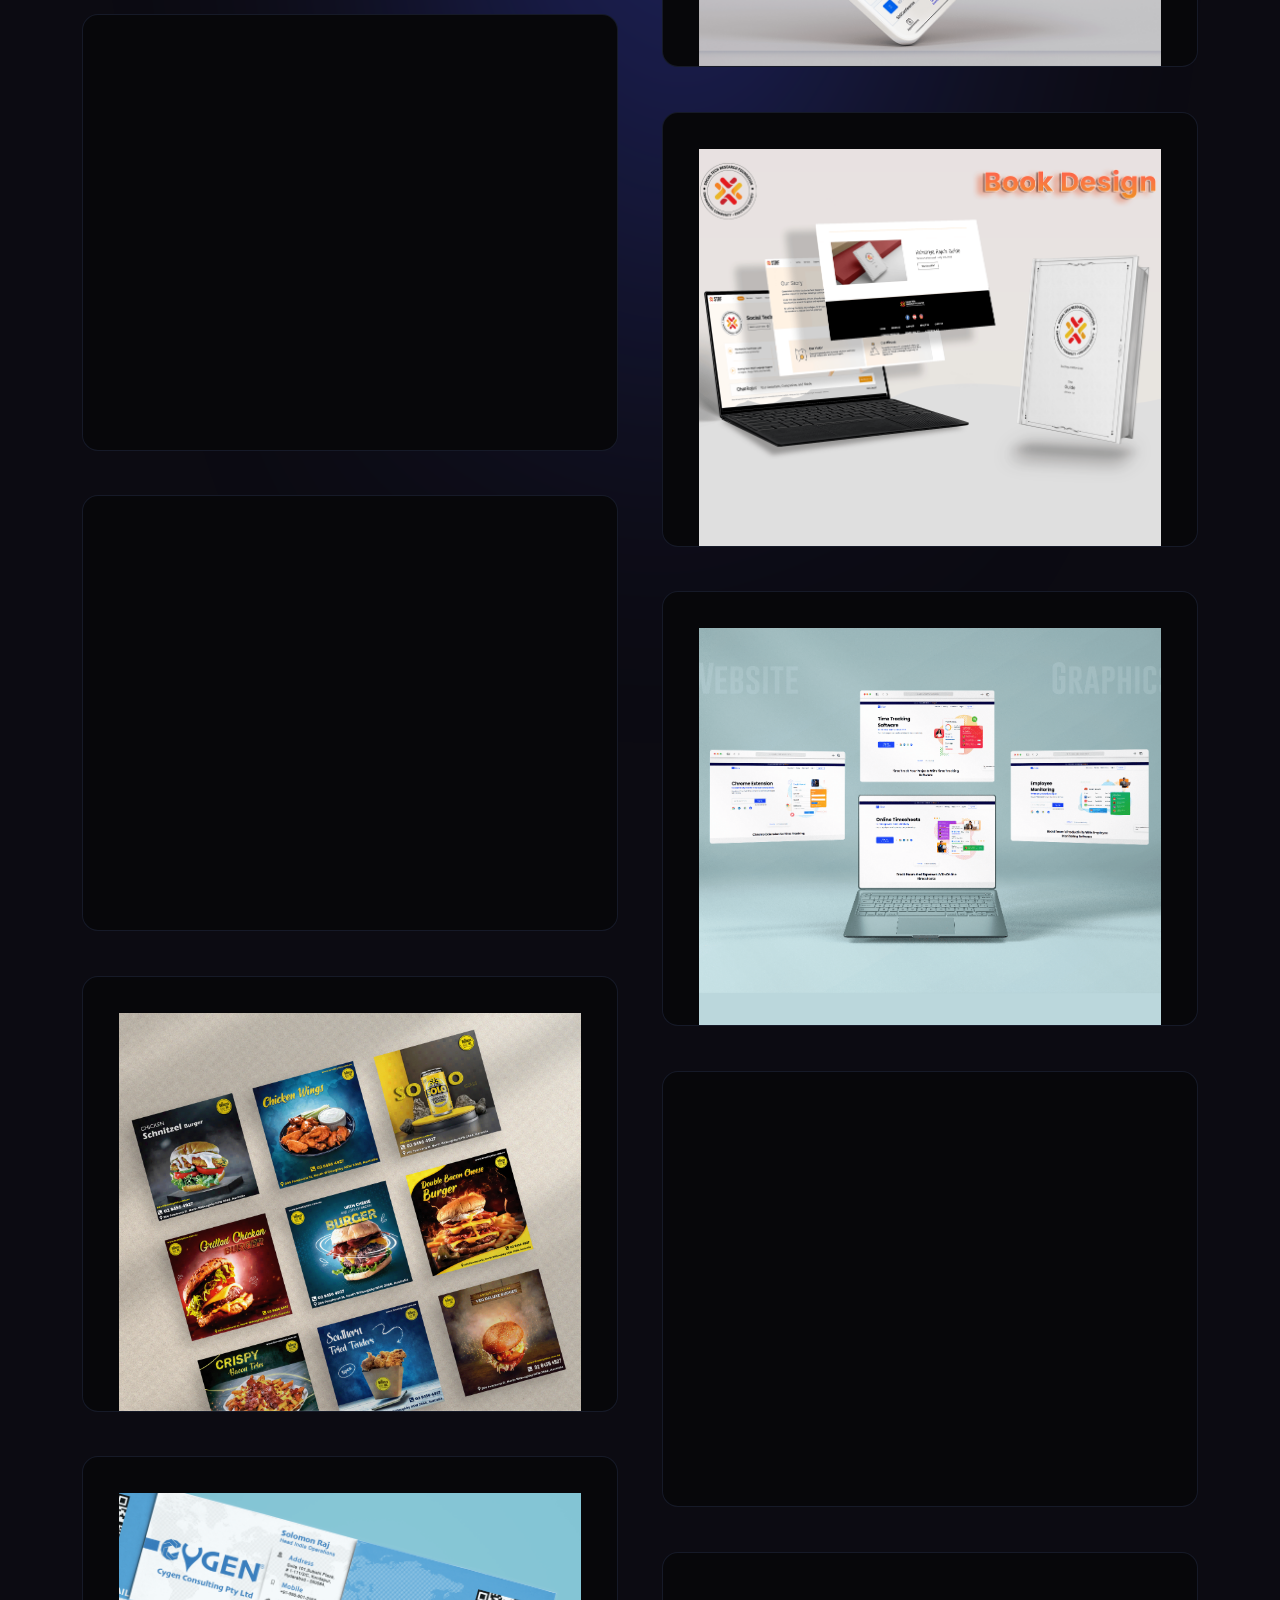
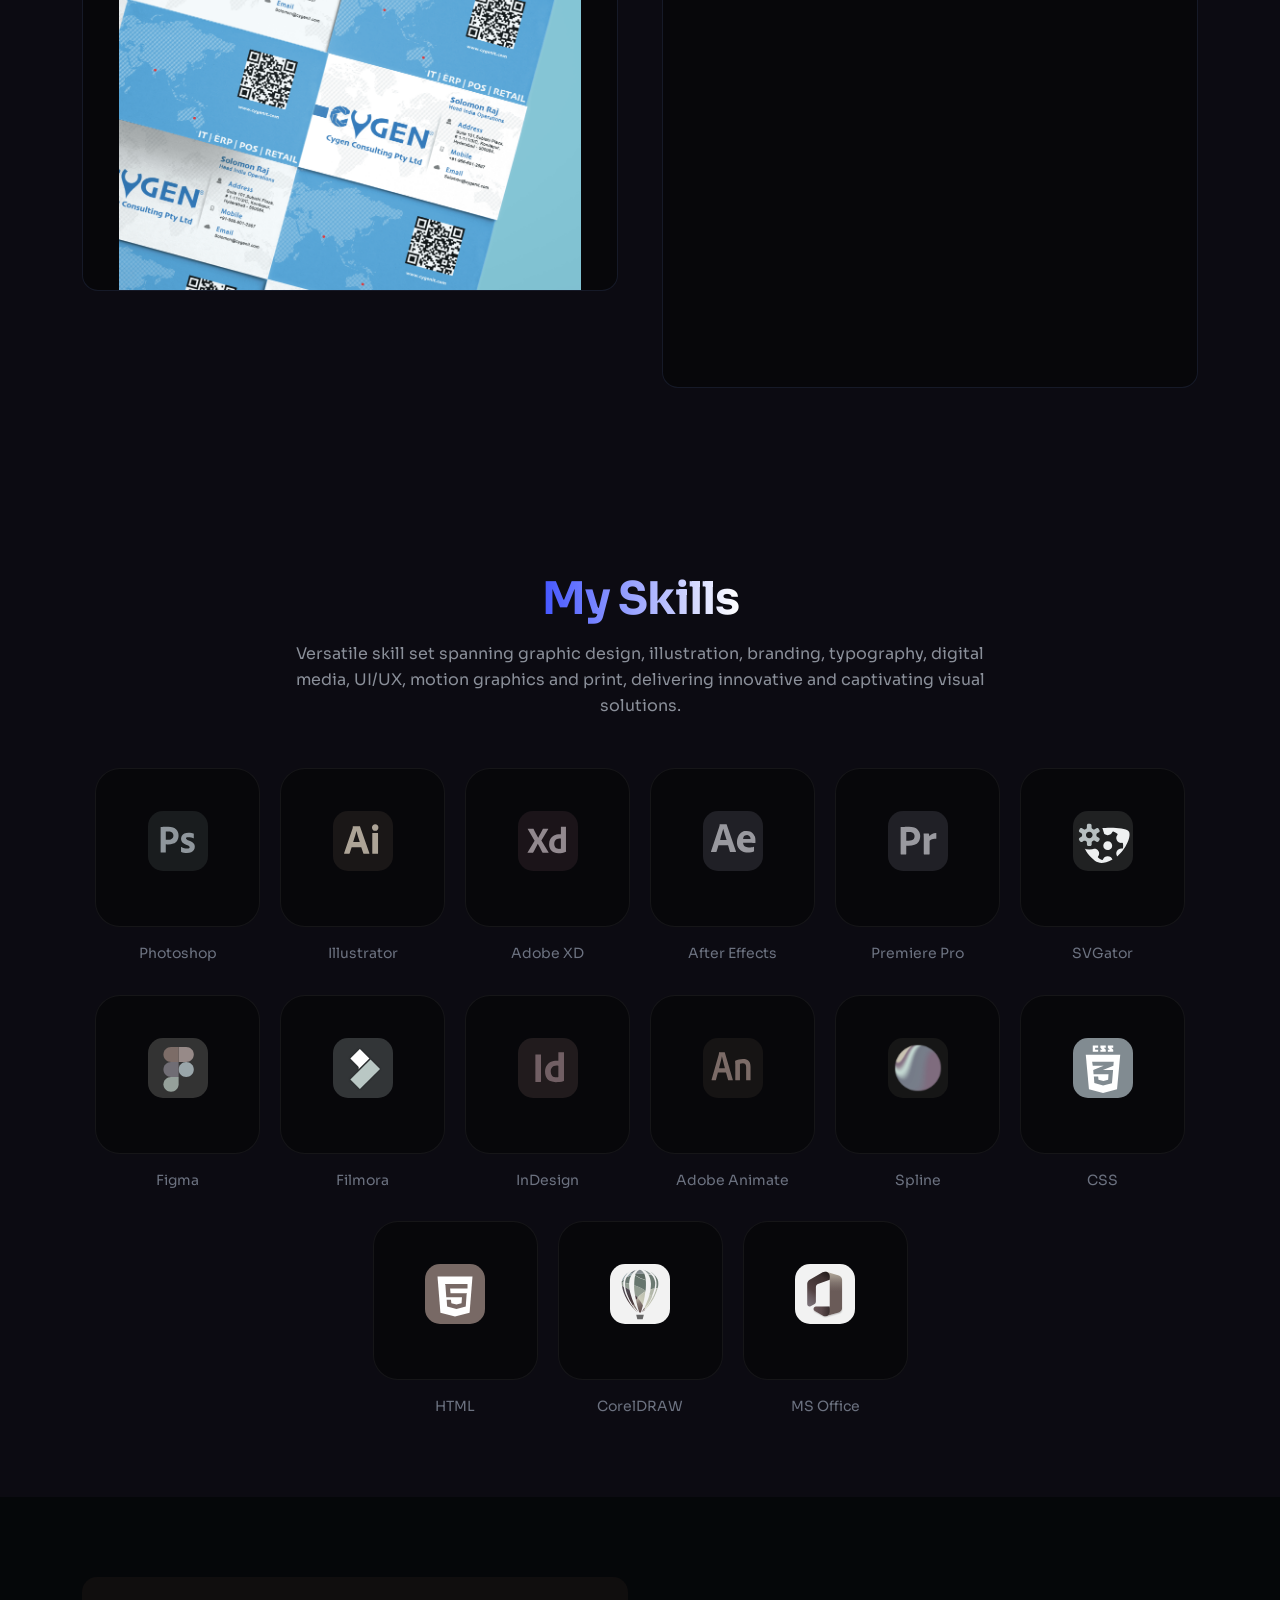
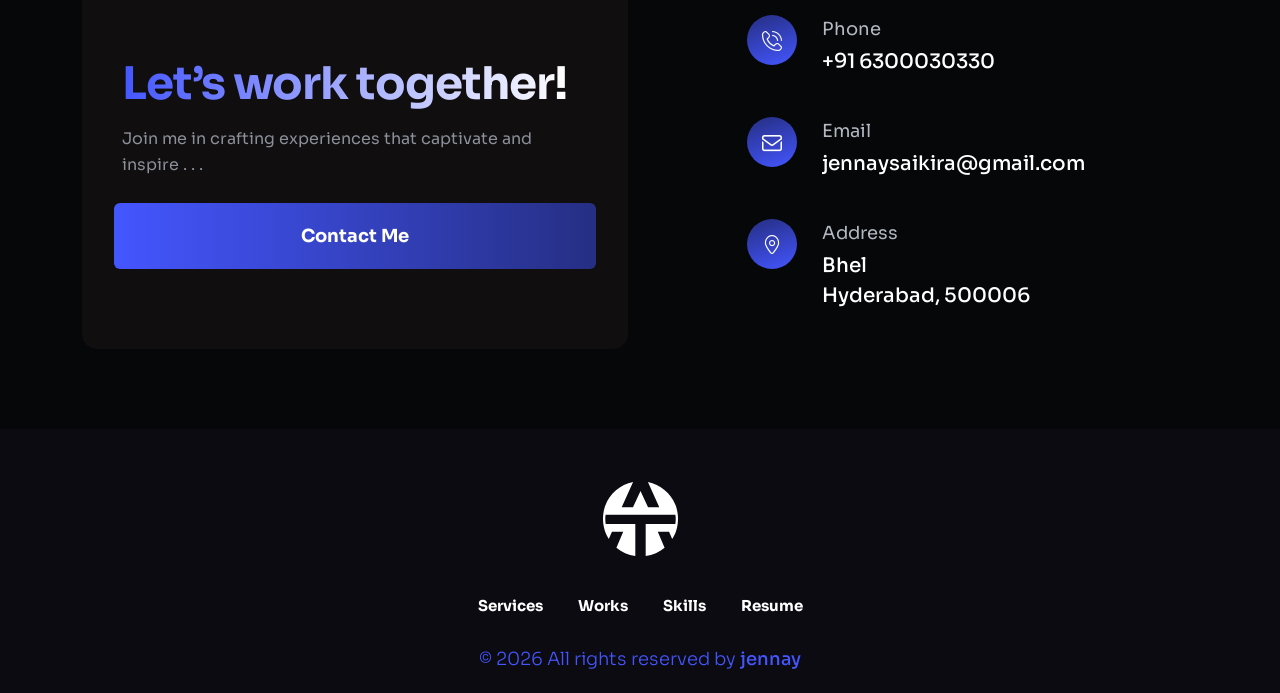
==== commit a5c90c3e: "sa" ====
--- a/index.html
+++ b/index.html
@@ -268,7 +268,7 @@
                             <p class="lead">I break down complex user experinece
                                 problems to create integritiy focussed solutions that connect billions of people</p>
                             <div class="button-box d-flex align-items-center">
-                                <a href="./assets/img/saikiran-Resume.pdf" target="_blank" class="btn tj-btn-secondary">Download
+                                <a href="./assets/img/saikiran_Experience.pdf" target="_blank" class="btn tj-btn-secondary">Download
                                     CV <i class="flaticon-download"></i></a>
                                 <ul class="ul-reset social-icons">
                                     <!-- <li><a href="#"><i class="fa-brands fa-twitter"></i></a></li> -->
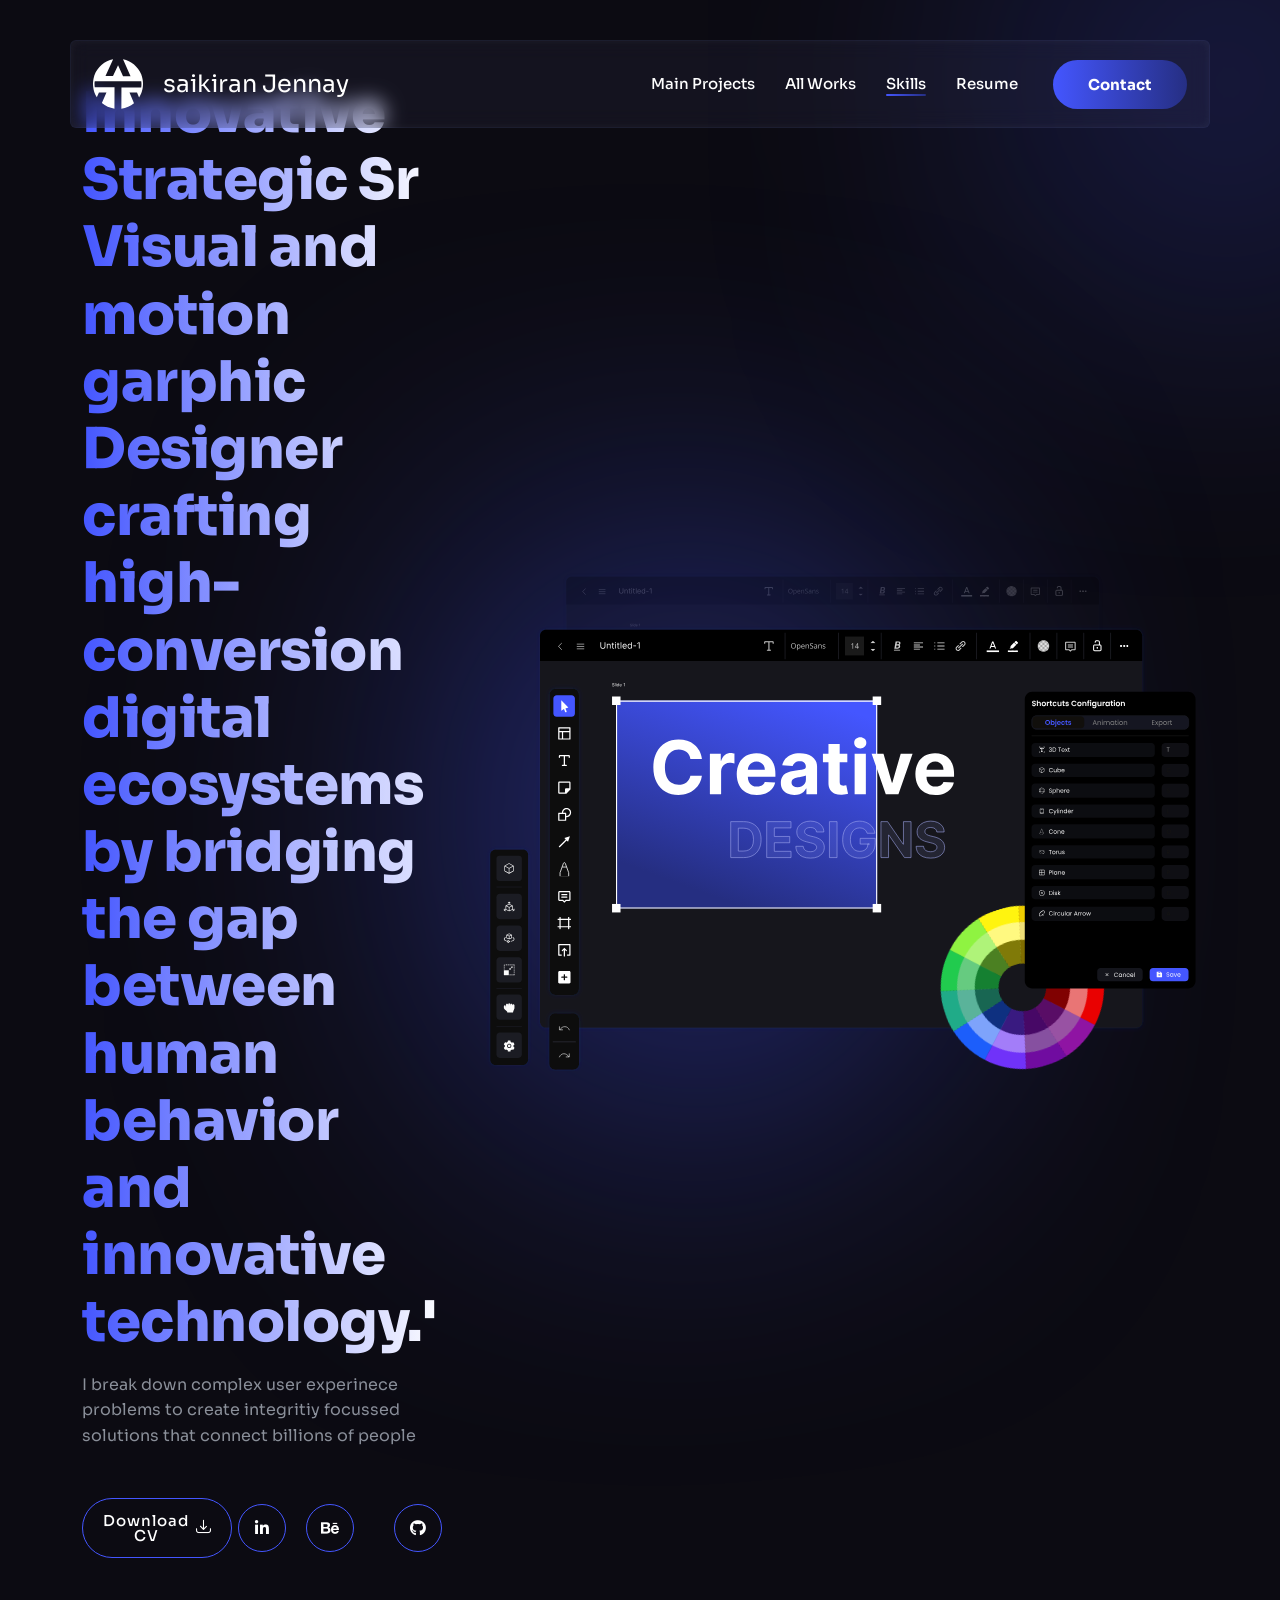
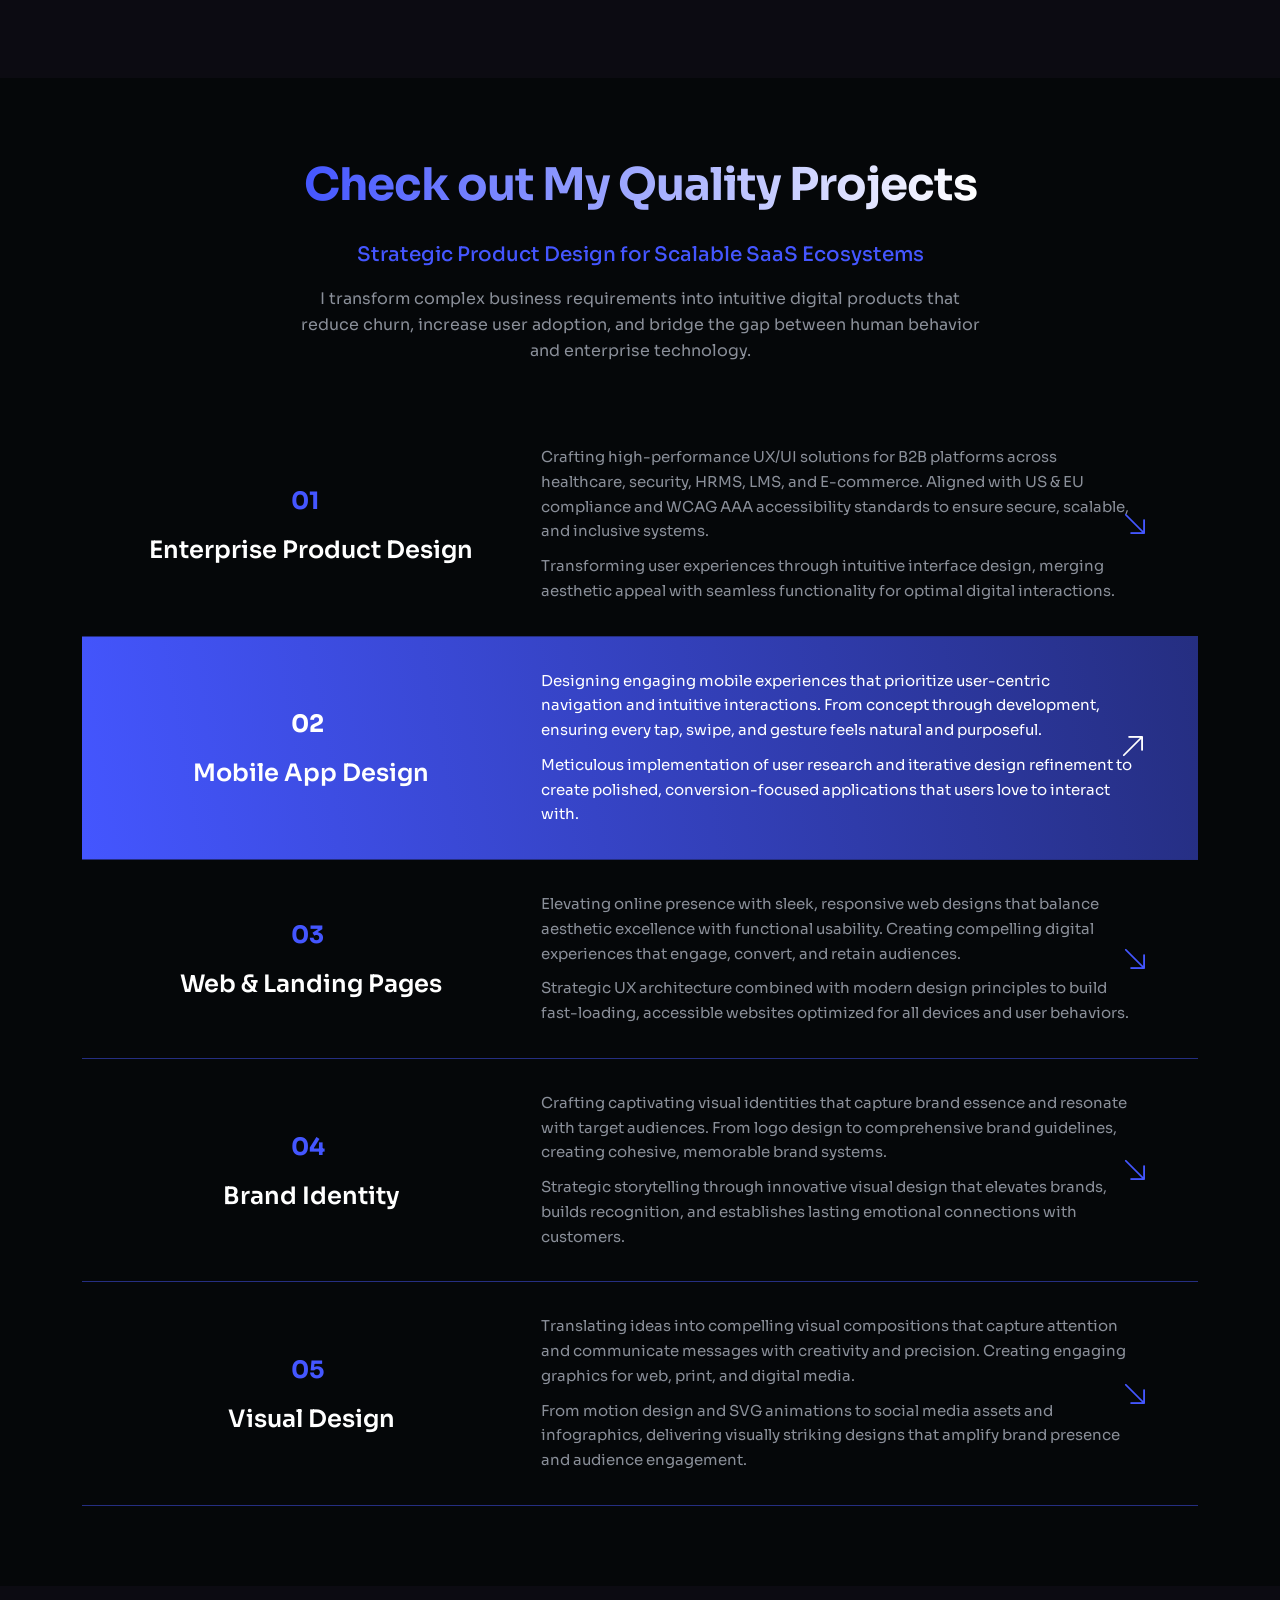
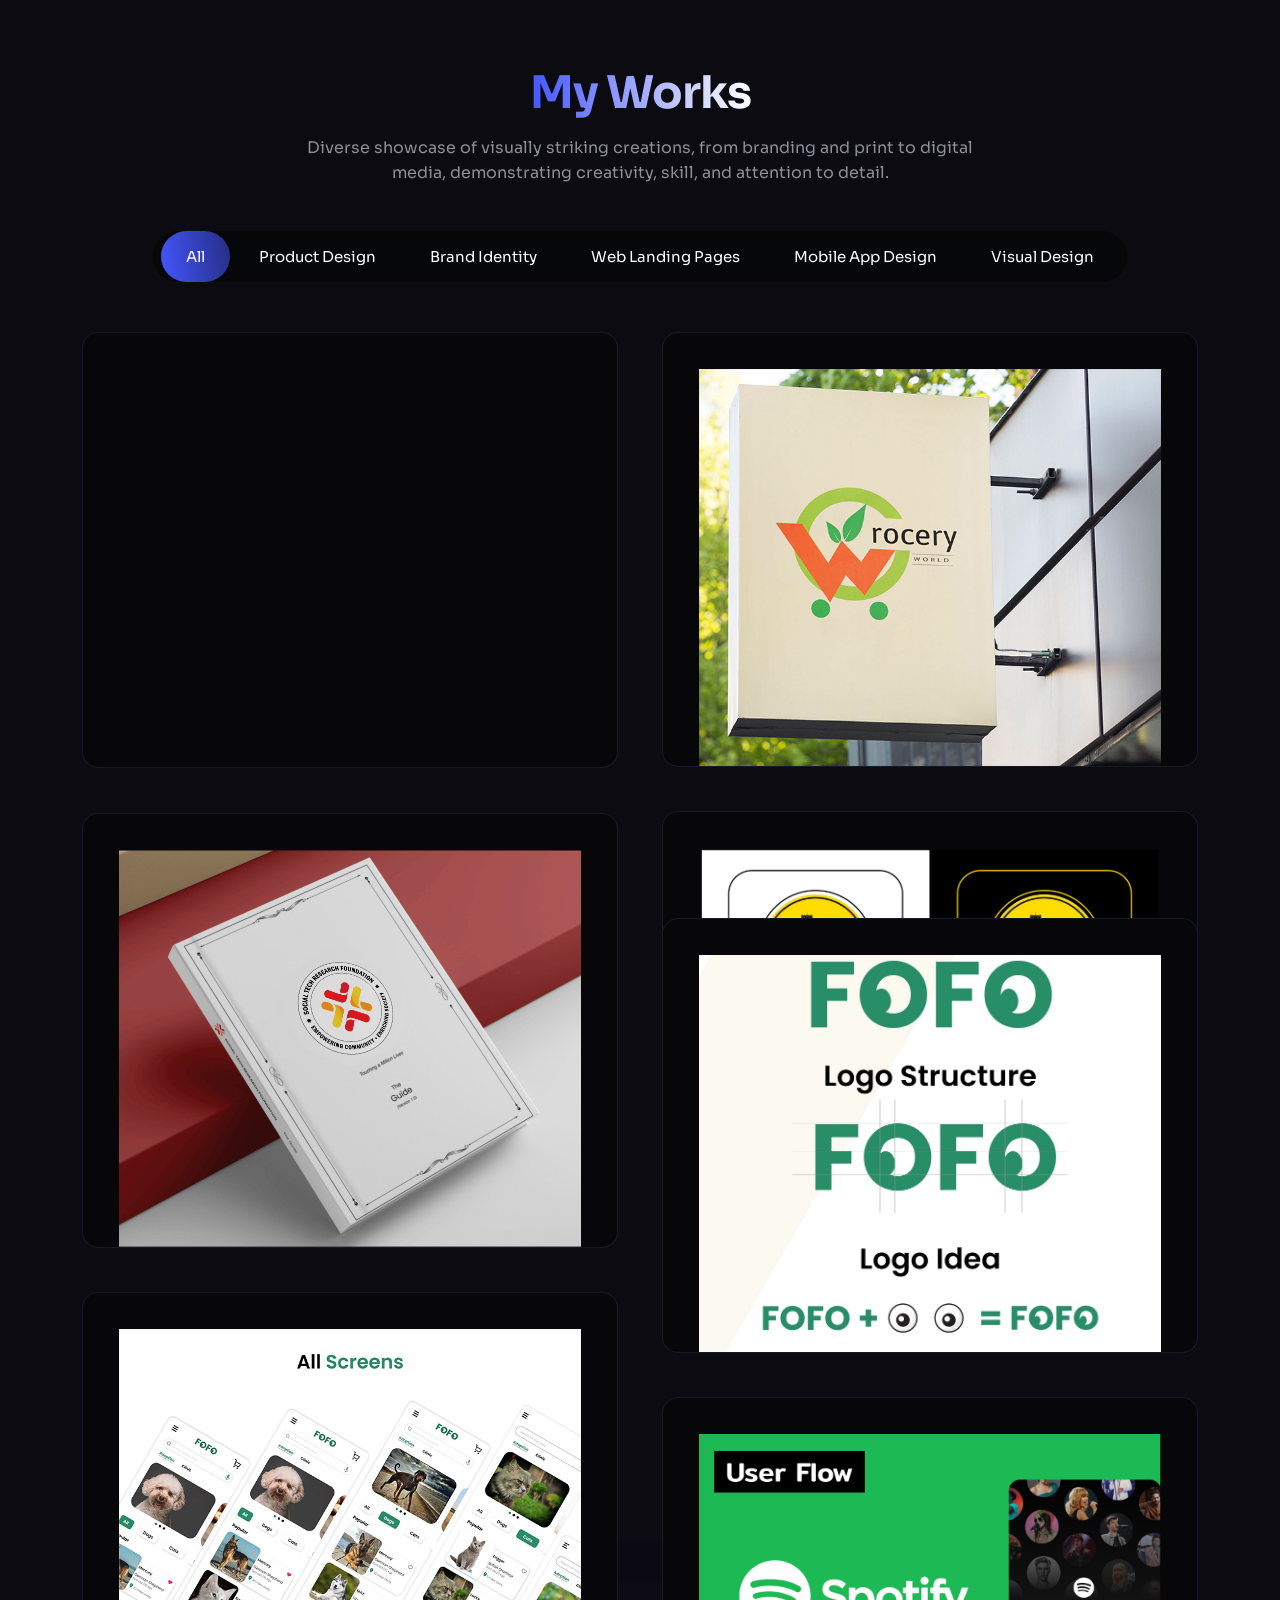
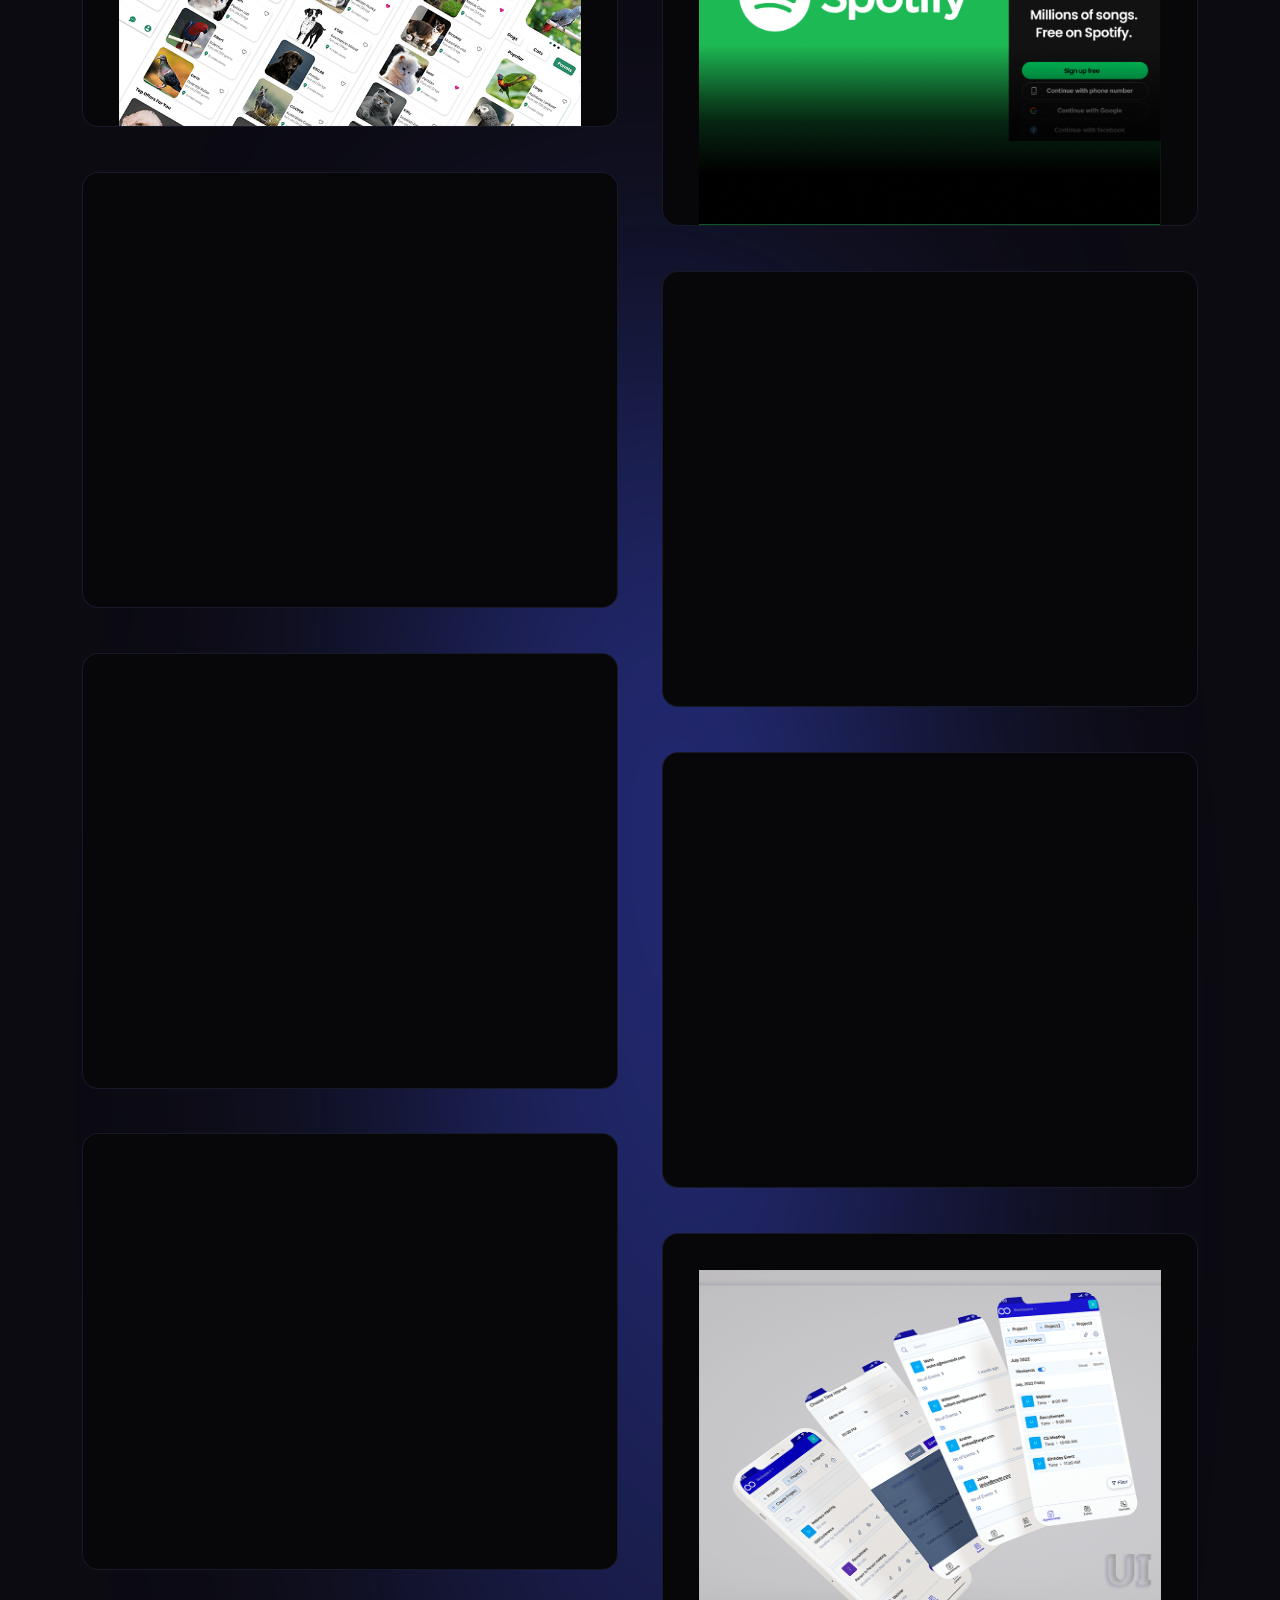
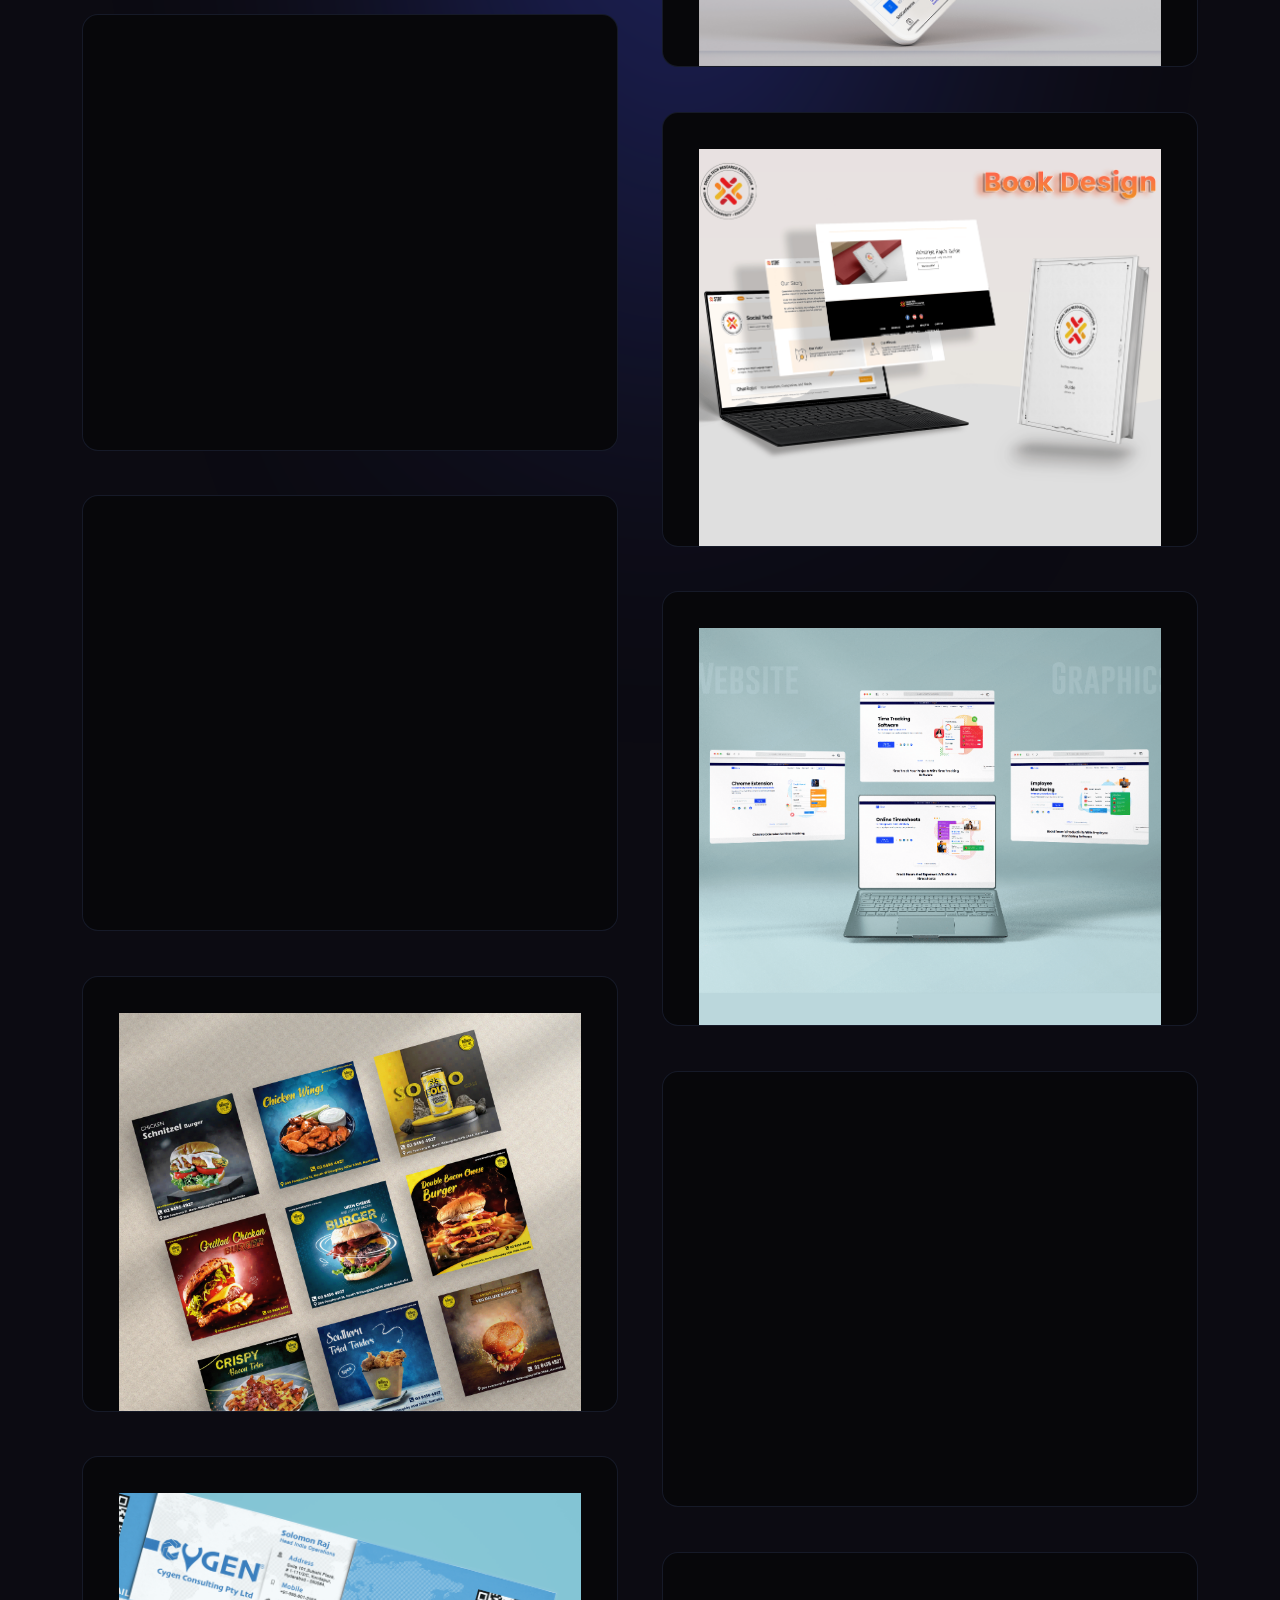
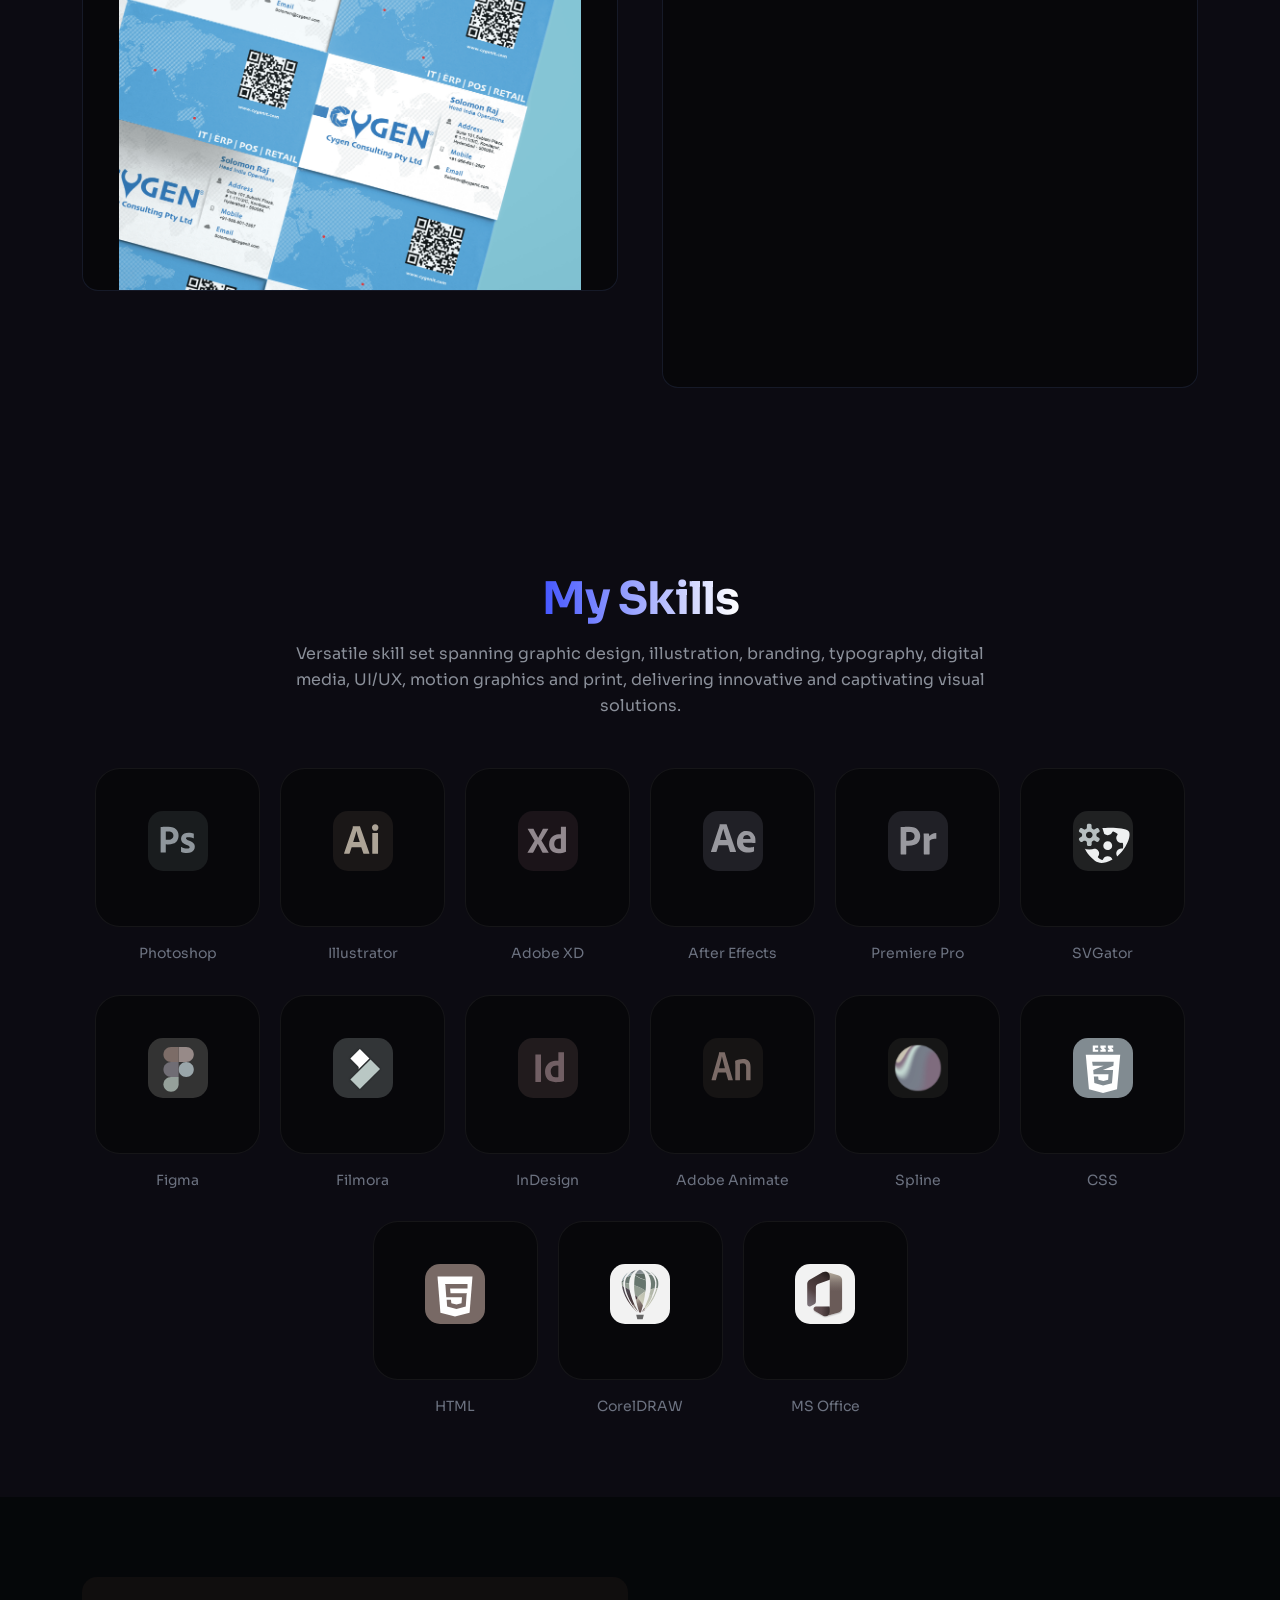
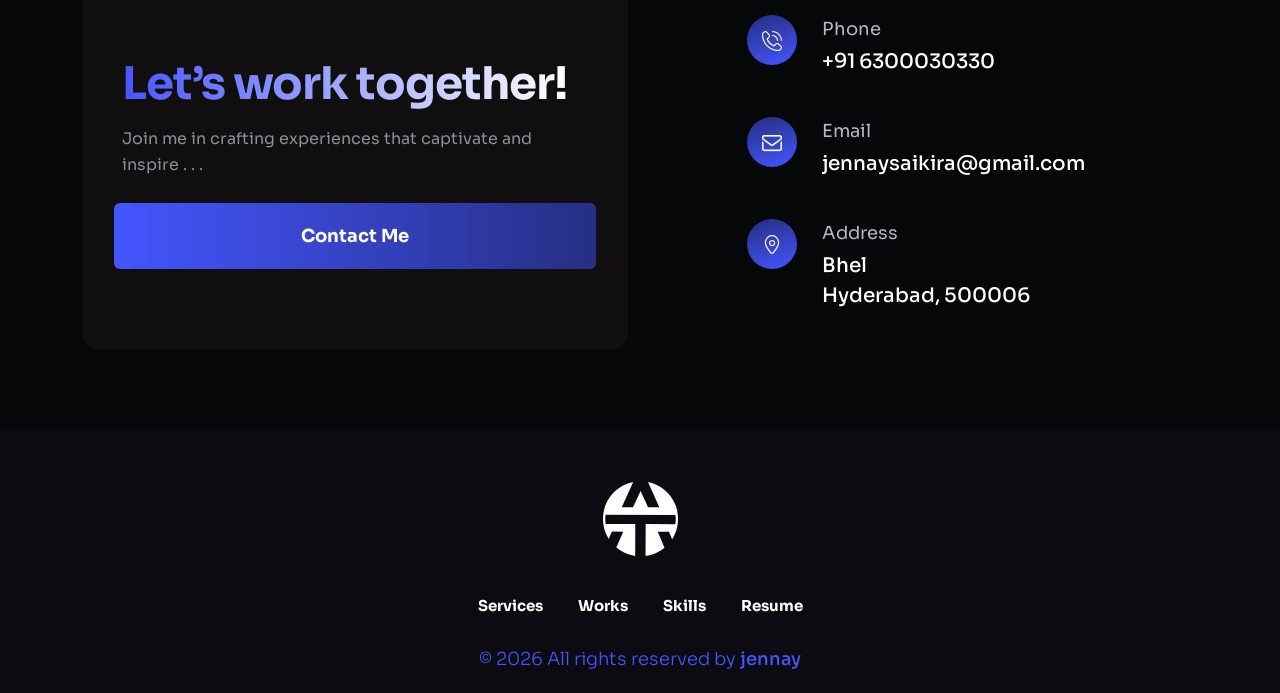
==== commit ac479640: "music" ====
--- a/index.html
+++ b/index.html
@@ -268,7 +268,7 @@
                             <p class="lead">I break down complex user experinece
                                 problems to create integritiy focussed solutions that connect billions of people</p>
                             <div class="button-box d-flex align-items-center">
-                                <a href="./assets/img/saikiran_Experience.pdf" target="_blank" class="btn tj-btn-secondary">Download
+                                <a href="./assets/img/Saikiran_UX UI Designer.pdf" target="_blank" class="btn tj-btn-secondary">Download
                                     CV <i class="flaticon-download"></i></a>
                                 <ul class="ul-reset social-icons">
                                     <!-- <li><a href="#"><i class="fa-brands fa-twitter"></i></a></li> -->
@@ -1770,6 +1770,45 @@
     });
 </script> -->
     
+    <!-- Site audio (attempt audible autoplay; fallback to unmute button) -->
+    <audio id="site-audio" src="assets/alexguz-funk-amp-breakbeat-541097.mp3" autoplay muted loop></audio>
+    <button id="unmute-btn" aria-label="Enable sound" style="position:fixed;left:16px;bottom:16px;z-index:9999;background:#fff8;border-radius:24px;padding:8px 12px;border:1px solid rgba(0,0,0,.08);display:none;box-shadow:0 6px 18px rgba(0,0,0,.12);font-size:14px;">🔊 Enable Sound</button>
+    <script>
+        (function(){
+            const audio = document.getElementById('site-audio');
+            const btn = document.getElementById('unmute-btn');
+            if (!audio || !btn) return;
+
+            function hideBtn(){ btn.style.display='none'; }
+            function showBtn(){ btn.style.display='block'; }
+
+            function tryUnmutedPlay(){
+                audio.muted = false;
+                const p = audio.play();
+                if (p && p.catch) {
+                    p.then(()=>hideBtn()).catch(()=>{
+                        audio.muted = true; showBtn();
+                    });
+                } else {
+                    hideBtn();
+                }
+            }
+
+            // Try shortly after load
+            window.addEventListener('load', function(){ setTimeout(tryUnmutedPlay, 200); });
+            // If blocked, show button
+            setTimeout(()=>{ if (audio.muted) showBtn(); }, 1200);
+
+            ['click','touchstart','keydown'].forEach(evt=>{
+                document.addEventListener(evt, function handler(){
+                    audio.muted = false; audio.play().catch(()=>{}); hideBtn();
+                }, { once:true, passive:true });
+            });
+
+            btn.addEventListener('click', function(e){ e.stopPropagation(); audio.muted=false; audio.play().catch(()=>{}); hideBtn(); });
+        }());
+    </script>
+
 </body>
 
 </html>
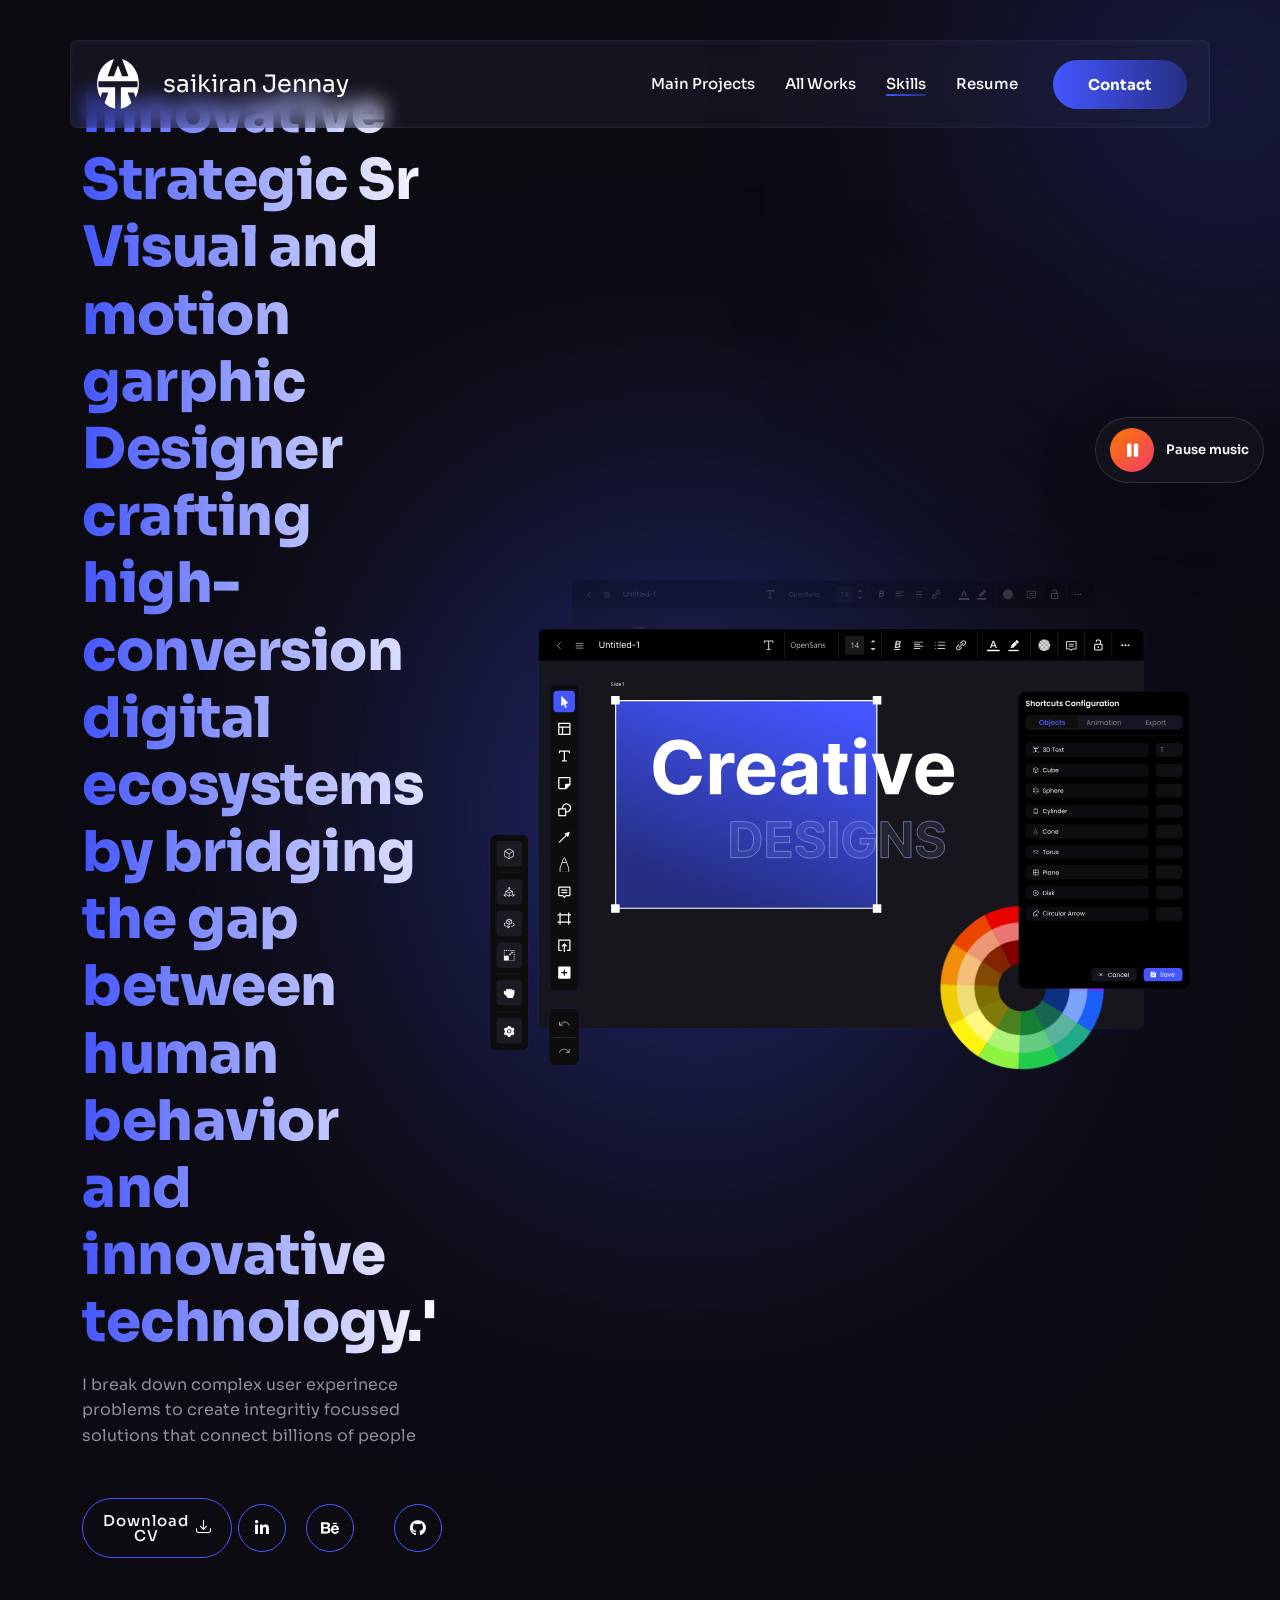
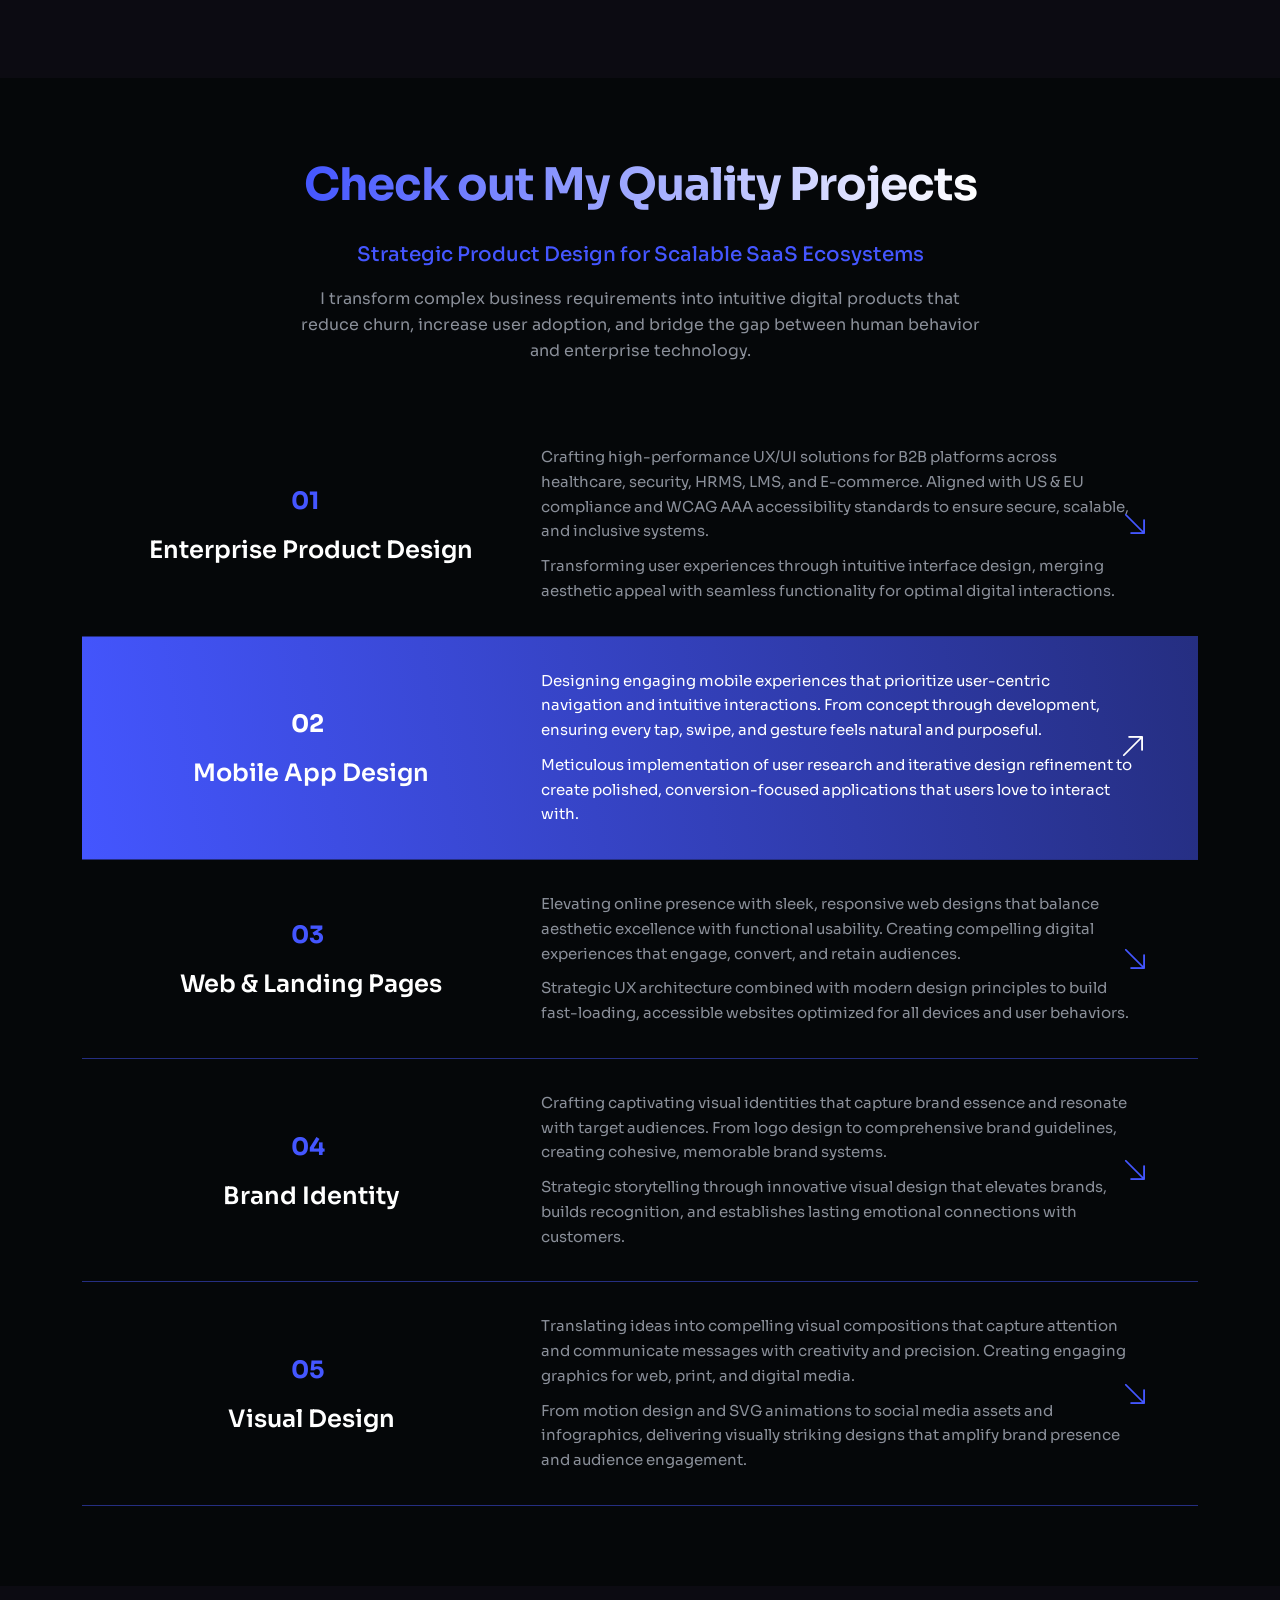
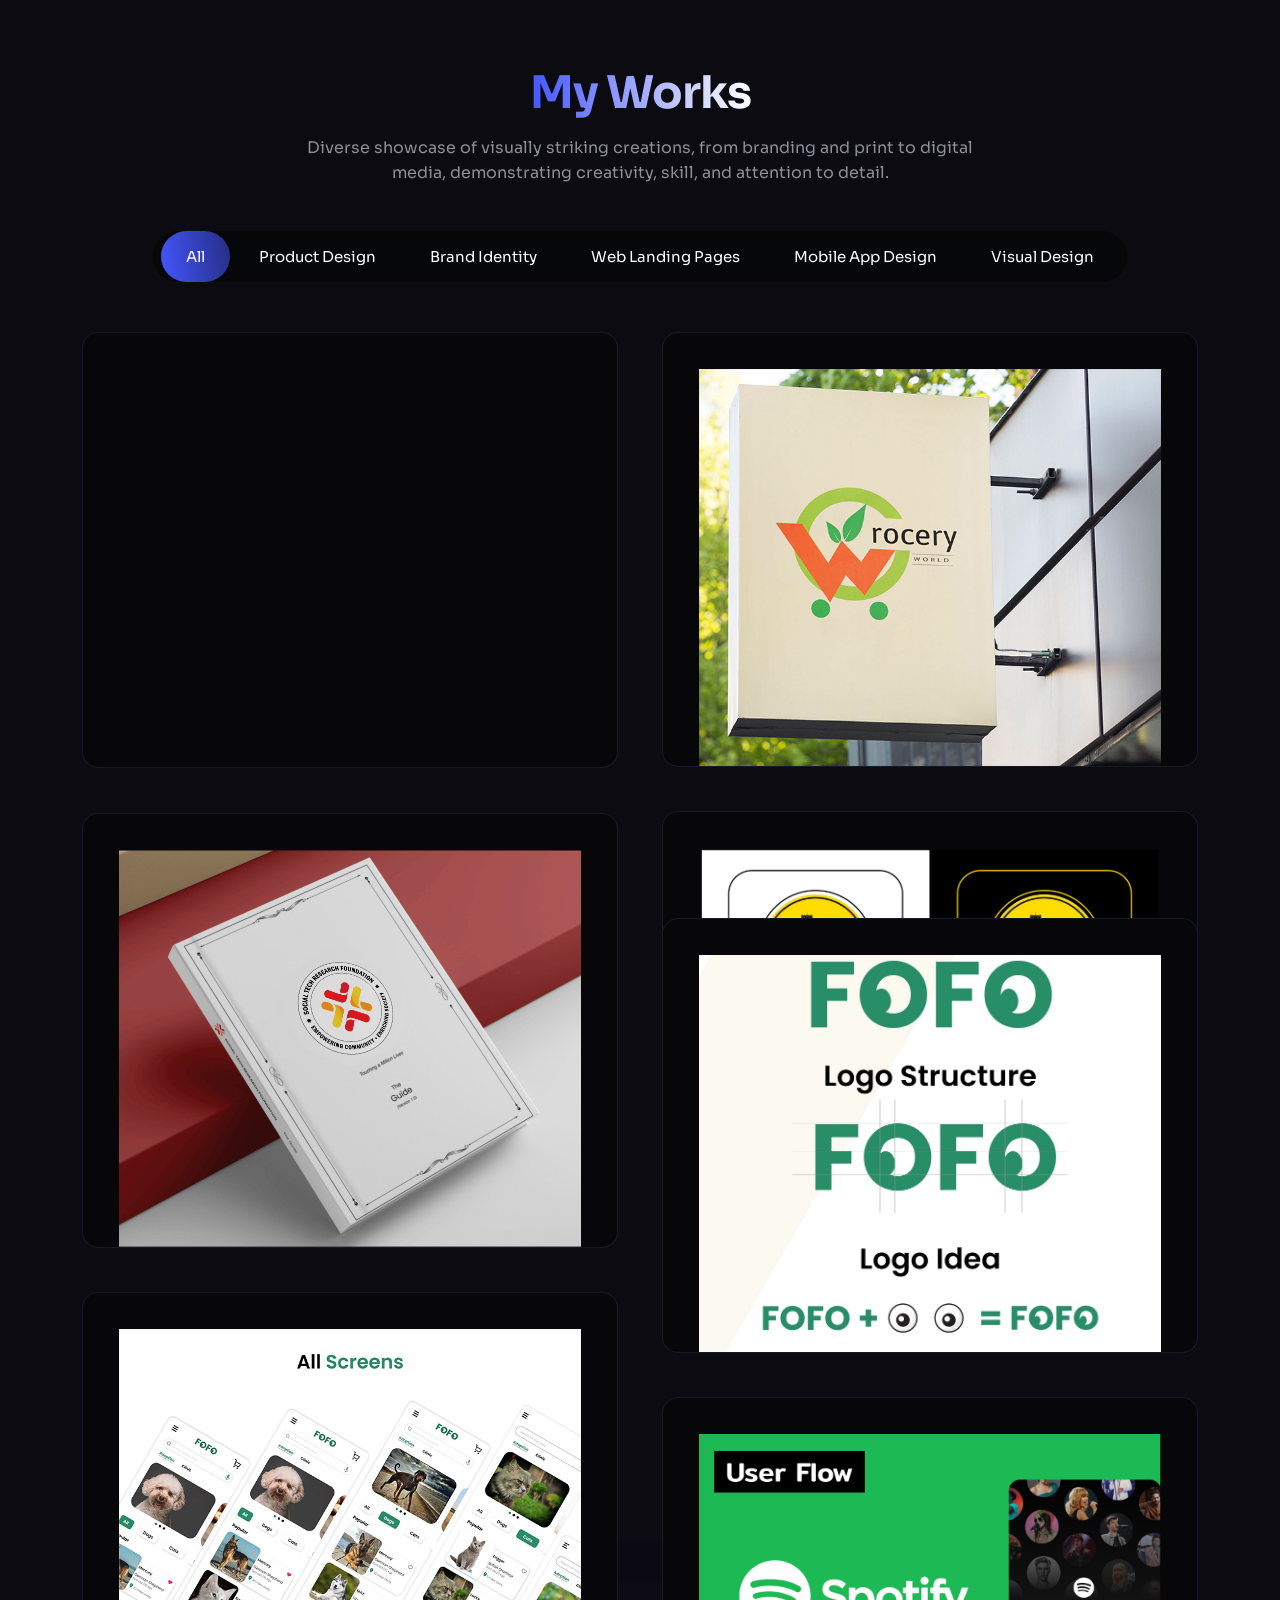
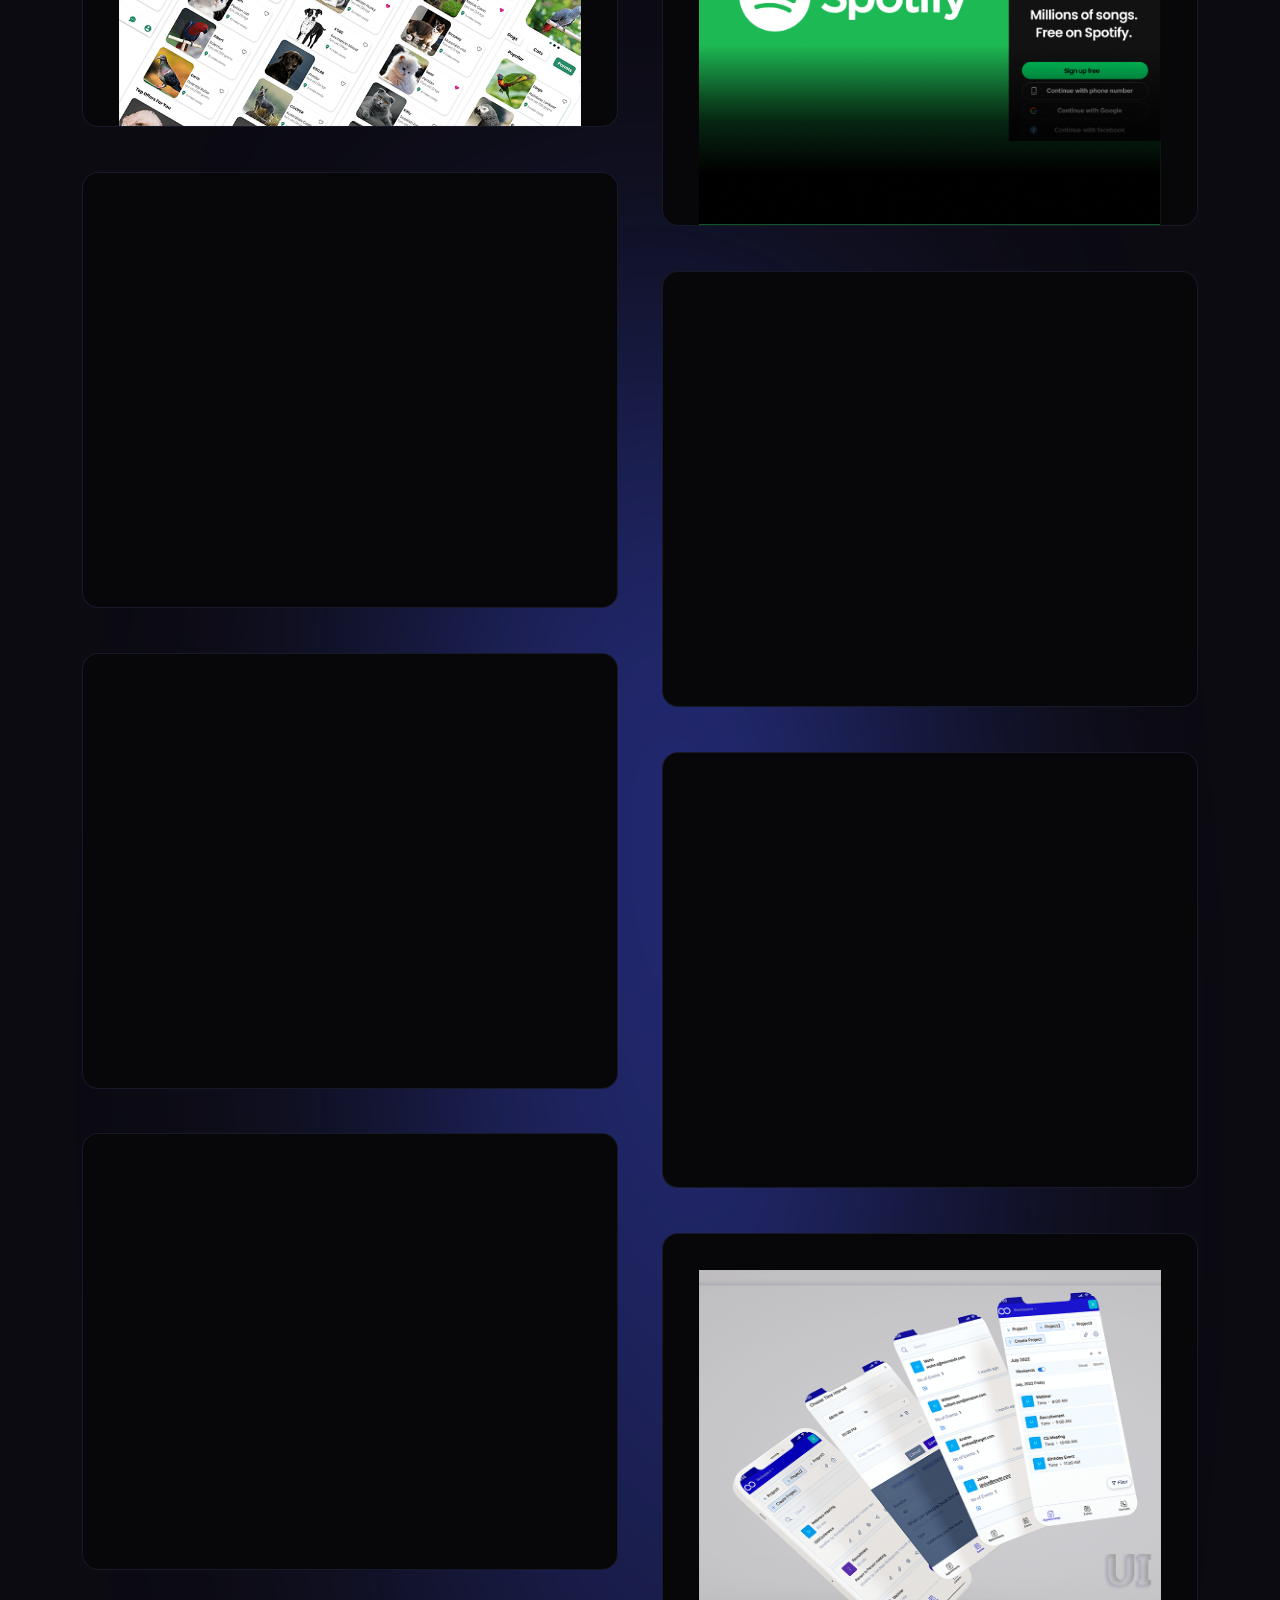
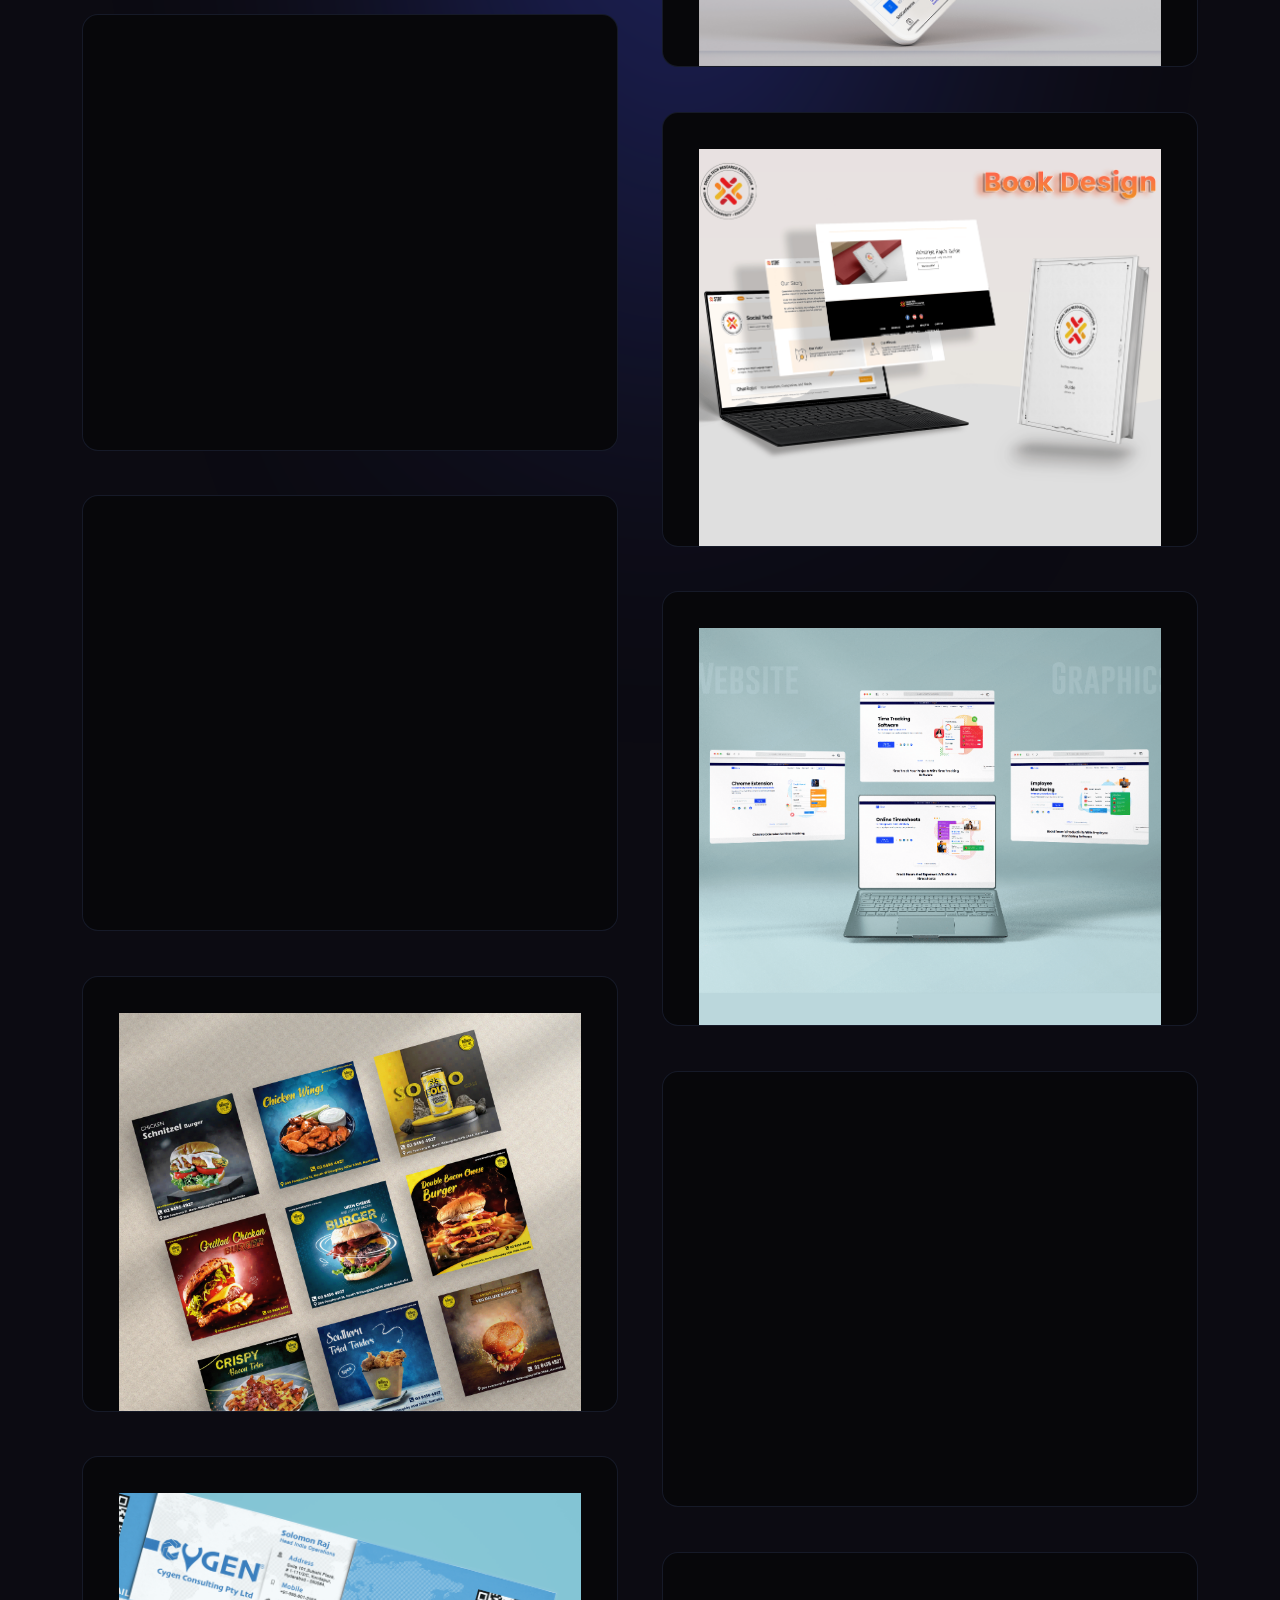
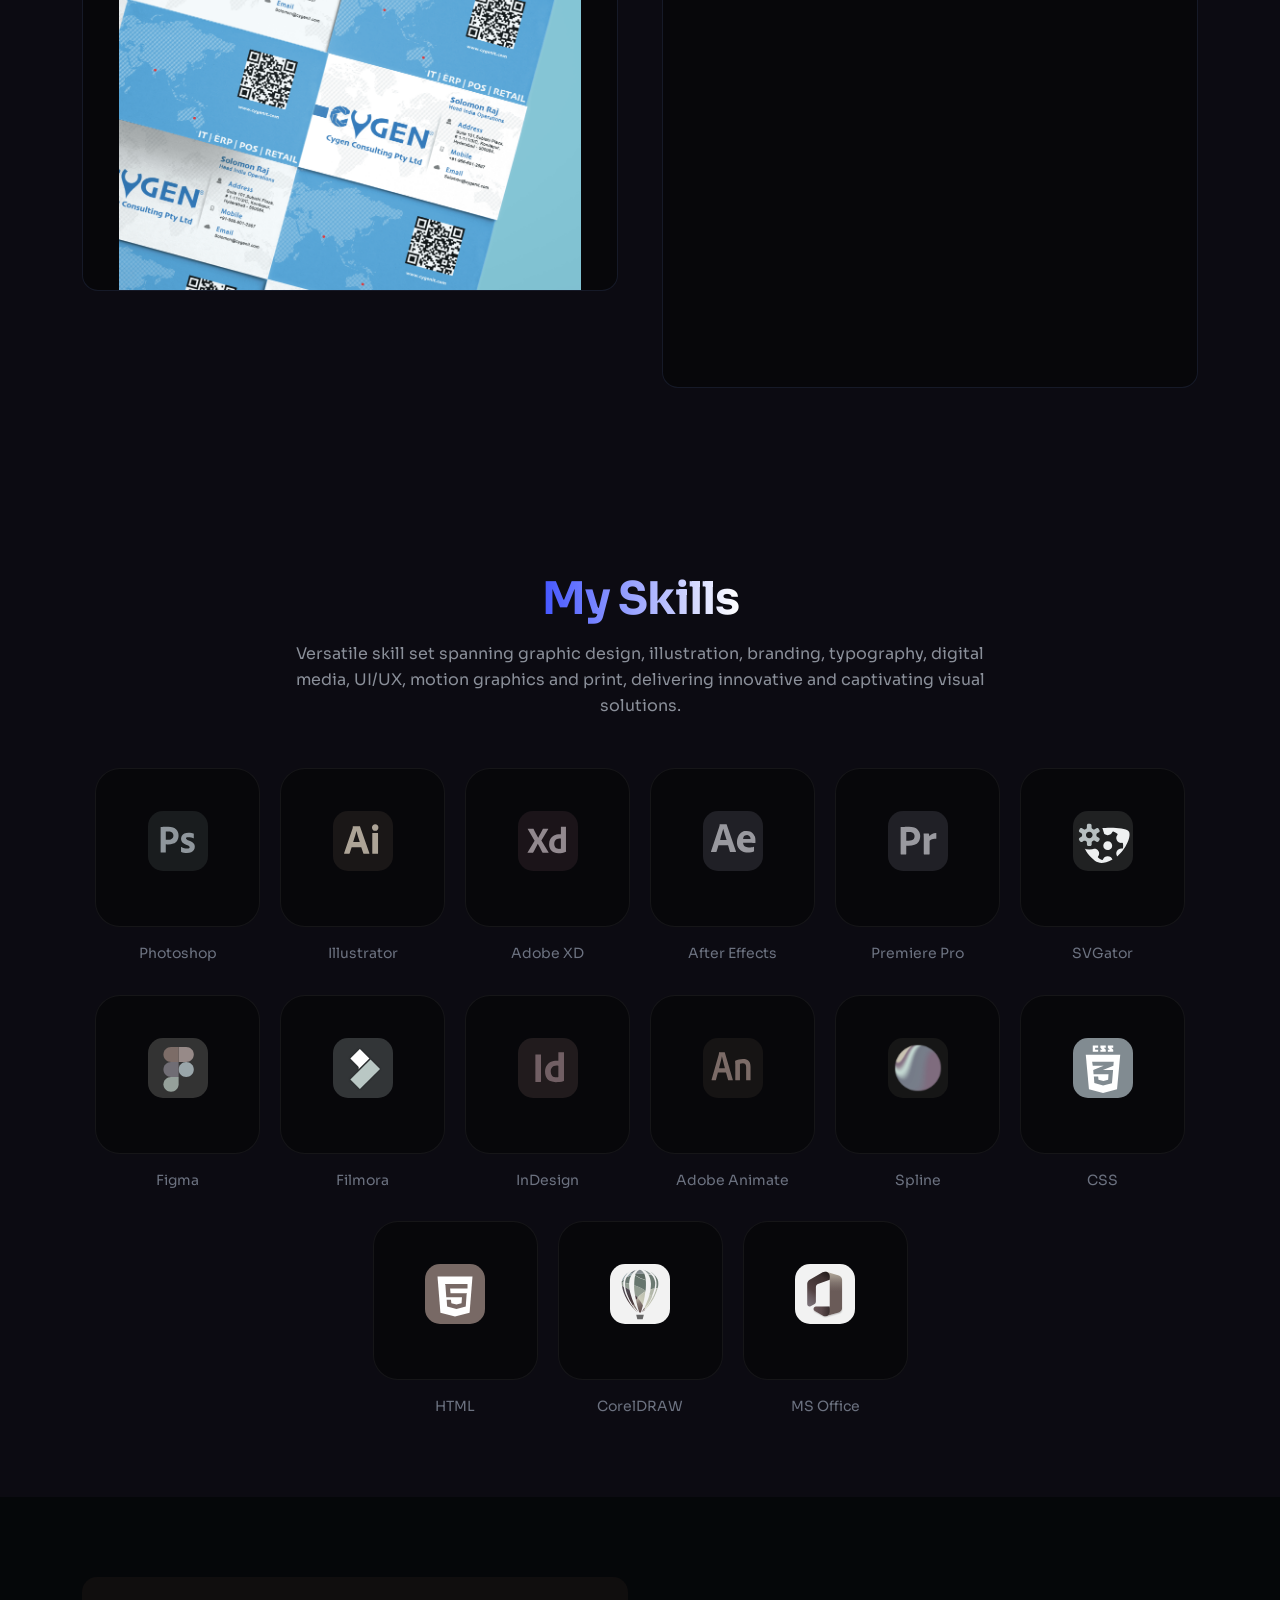
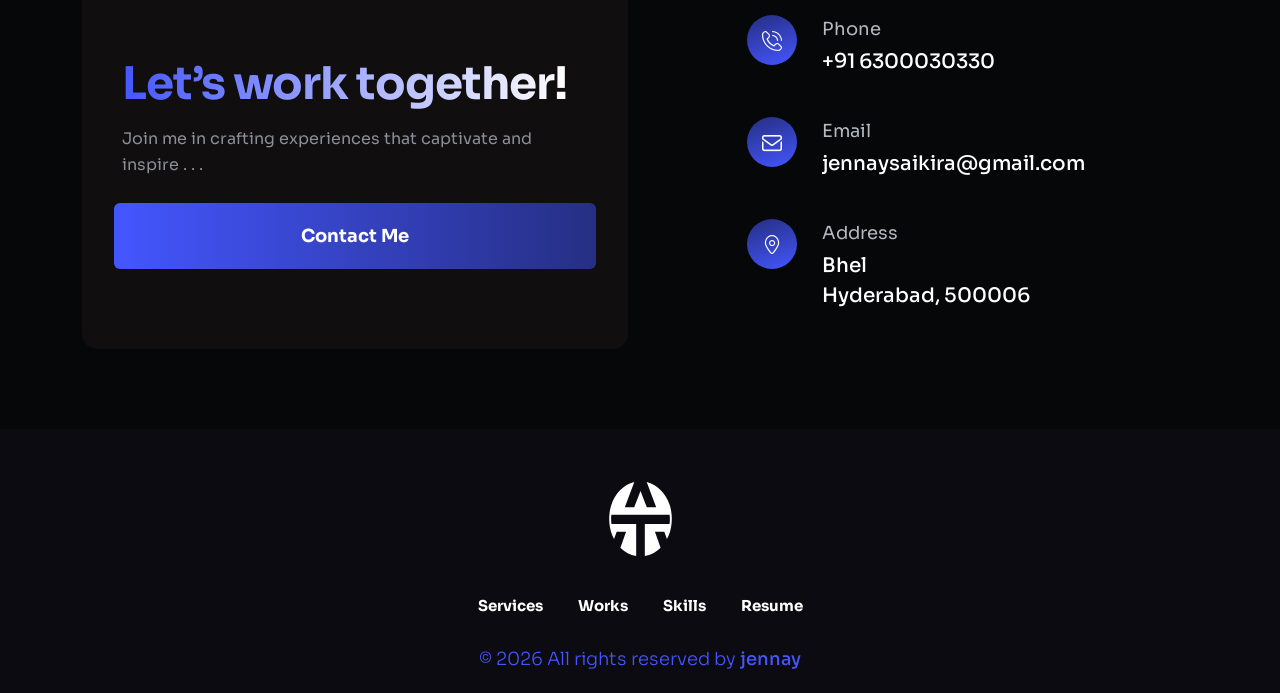
==== commit fecc54eb: "kkk" ====
--- a/index.html
+++ b/index.html
@@ -1770,42 +1770,86 @@
     });
 </script> -->
     
-    <!-- Site audio (attempt audible autoplay; fallback to unmute button) -->
-    <audio id="site-audio" src="assets/alexguz-funk-amp-breakbeat-541097.mp3" autoplay muted loop></audio>
-    <button id="unmute-btn" aria-label="Enable sound" style="position:fixed;left:16px;bottom:16px;z-index:9999;background:#fff8;border-radius:24px;padding:8px 12px;border:1px solid rgba(0,0,0,.08);display:none;box-shadow:0 6px 18px rgba(0,0,0,.12);font-size:14px;">🔊 Enable Sound</button>
+    <!-- Music player tab -->
+    <div class="music-player-tab" id="music-player-tab">
+        <button id="music-toggle" class="music-button" aria-label="Play or pause music">
+            <i class="fa-solid fa-play"></i>
+        </button>
+        <div class="music-label" id="music-status">Play music</div>
+    </div>
+    <audio id="site-audio" src="assets/alexguz-funk-amp-breakbeat-541097.mp3" autoplay loop preload="auto" playsinline></audio>
     <script>
-        (function(){
+        (function() {
             const audio = document.getElementById('site-audio');
-            const btn = document.getElementById('unmute-btn');
-            if (!audio || !btn) return;
-
-            function hideBtn(){ btn.style.display='none'; }
-            function showBtn(){ btn.style.display='block'; }
-
-            function tryUnmutedPlay(){
-                audio.muted = false;
-                const p = audio.play();
-                if (p && p.catch) {
-                    p.then(()=>hideBtn()).catch(()=>{
-                        audio.muted = true; showBtn();
-                    });
+            const toggleButton = document.getElementById('music-toggle');
+            const statusLabel = document.getElementById('music-status');
+
+            function updateMusicButton() {
+                if (!audio || !toggleButton || !statusLabel) return;
+                if (audio.paused) {
+                    toggleButton.innerHTML = '<i class="fa-solid fa-play"></i>';
+                    statusLabel.textContent = 'Play music';
                 } else {
-                    hideBtn();
+                    toggleButton.innerHTML = '<i class="fa-solid fa-pause"></i>';
+                    statusLabel.textContent = 'Pause music';
                 }
             }
 
-            // Try shortly after load
-            window.addEventListener('load', function(){ setTimeout(tryUnmutedPlay, 200); });
-            // If blocked, show button
-            setTimeout(()=>{ if (audio.muted) showBtn(); }, 1200);
-
-            ['click','touchstart','keydown'].forEach(evt=>{
-                document.addEventListener(evt, function handler(){
-                    audio.muted = false; audio.play().catch(()=>{}); hideBtn();
-                }, { once:true, passive:true });
+            function tryPlayAudio() {
+                if (!audio) return;
+                try {
+                    audio.muted = false;
+                } catch (e) {}
+                const playPromise = audio.play();
+                if (playPromise && playPromise.catch) {
+                    playPromise.catch(() => {});
+                }
+            }
+
+            document.addEventListener('DOMContentLoaded', function () {
+                tryPlayAudio();
+                updateMusicButton();
             });
 
-            btn.addEventListener('click', function(e){ e.stopPropagation(); audio.muted=false; audio.play().catch(()=>{}); hideBtn(); });
+            window.addEventListener('load', function () {
+                tryPlayAudio();
+                updateMusicButton();
+            });
+
+            if (toggleButton) {
+                toggleButton.addEventListener('click', function () {
+                    if (!audio) return;
+                    if (audio.paused) {
+                        audio.play();
+                    } else {
+                        audio.pause();
+                    }
+                    updateMusicButton();
+                });
+            }
+
+            if (audio) {
+                audio.addEventListener('play', updateMusicButton);
+                audio.addEventListener('pause', updateMusicButton);
+            }
+
+            let attempts = 0;
+            const maxAttempts = 8;
+            const retry = setInterval(function () {
+                attempts += 1;
+                tryPlayAudio();
+                updateMusicButton();
+                if (attempts >= maxAttempts) {
+                    clearInterval(retry);
+                }
+            }, 2000);
+
+            ['click', 'touchstart', 'keydown'].forEach(function (evt) {
+                document.addEventListener(evt, function handler() {
+                    tryPlayAudio();
+                    updateMusicButton();
+                }, { once: true, passive: true });
+            });
         }());
     </script>
 
--- a/assets/css/custom.css
+++ b/assets/css/custom.css
@@ -85,4 +85,62 @@
     color: #ffffff;
   }
 }
+
+.music-player-tab {
+  position: fixed;
+  right: 16px;
+  top: 50%;
+  transform: translateY(-50%);
+  z-index: 9999;
+  display: flex;
+  align-items: center;
+  gap: 12px;
+  padding: 10px 14px;
+  background: rgba(20, 20, 30, 0.88);
+  border: 1px solid rgba(255, 255, 255, 0.12);
+  border-radius: 999px;
+  backdrop-filter: blur(12px);
+  box-shadow: 0 20px 60px rgba(0, 0, 0, 0.22);
+}
+
+.music-button {
+  display: inline-flex;
+  align-items: center;
+  justify-content: center;
+  width: 44px;
+  height: 44px;
+  border: none;
+  border-radius: 50%;
+  background: linear-gradient(135deg, rgba(255, 122, 0, 0.98), rgba(255, 63, 110, 0.95));
+  color: #fff;
+  cursor: pointer;
+  transition: transform 0.2s ease, background 0.2s ease;
+}
+
+.music-button:hover {
+  transform: scale(1.05);
+}
+
+.music-button i {
+  font-size: 18px;
+}
+
+.music-label {
+  color: #ffffff;
+  font-size: 13px;
+  line-height: 1.2;
+  white-space: nowrap;
+  font-weight: 600;
+}
+
+@media (max-width: 767px) {
+  .music-player-tab {
+    right: 12px;
+    bottom: 16px;
+    top: auto;
+    transform: none;
+    width: auto;
+  }
+}
+
 /*# sourceMappingURL=custom.css.map */
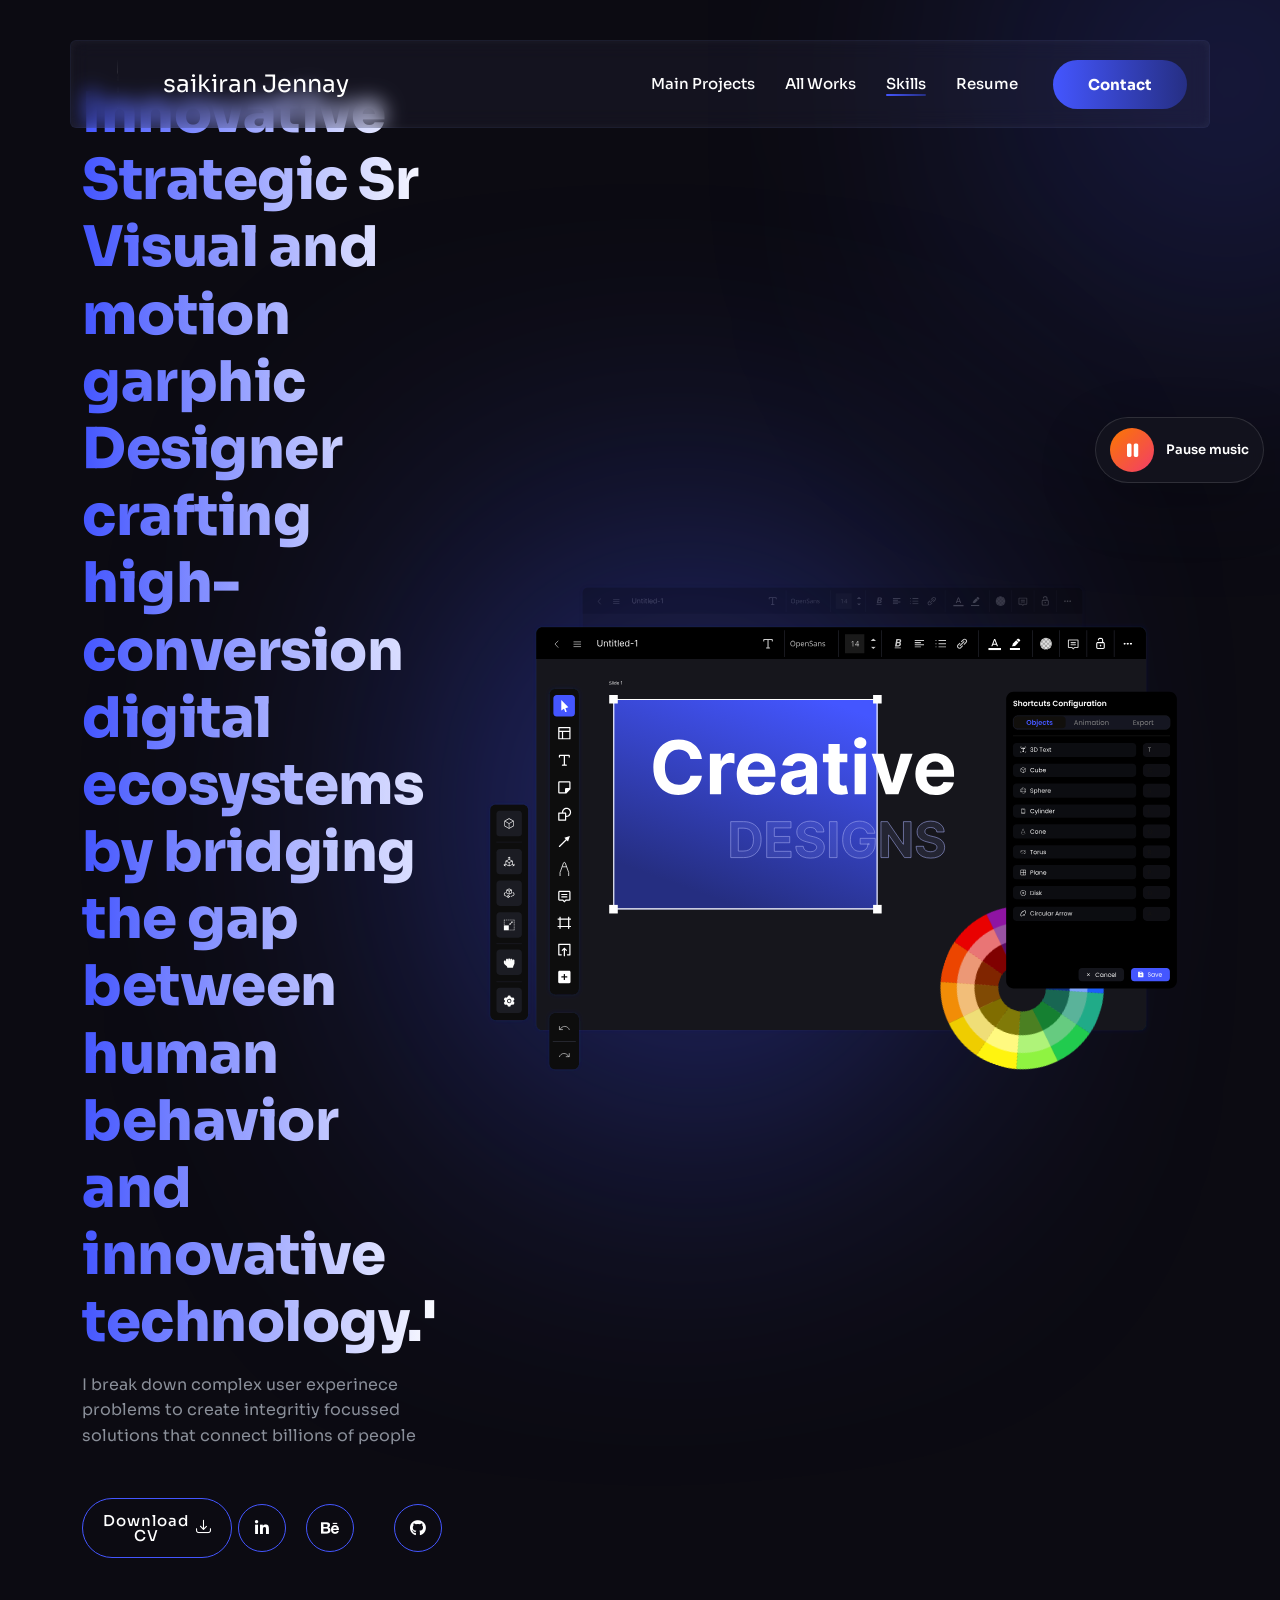
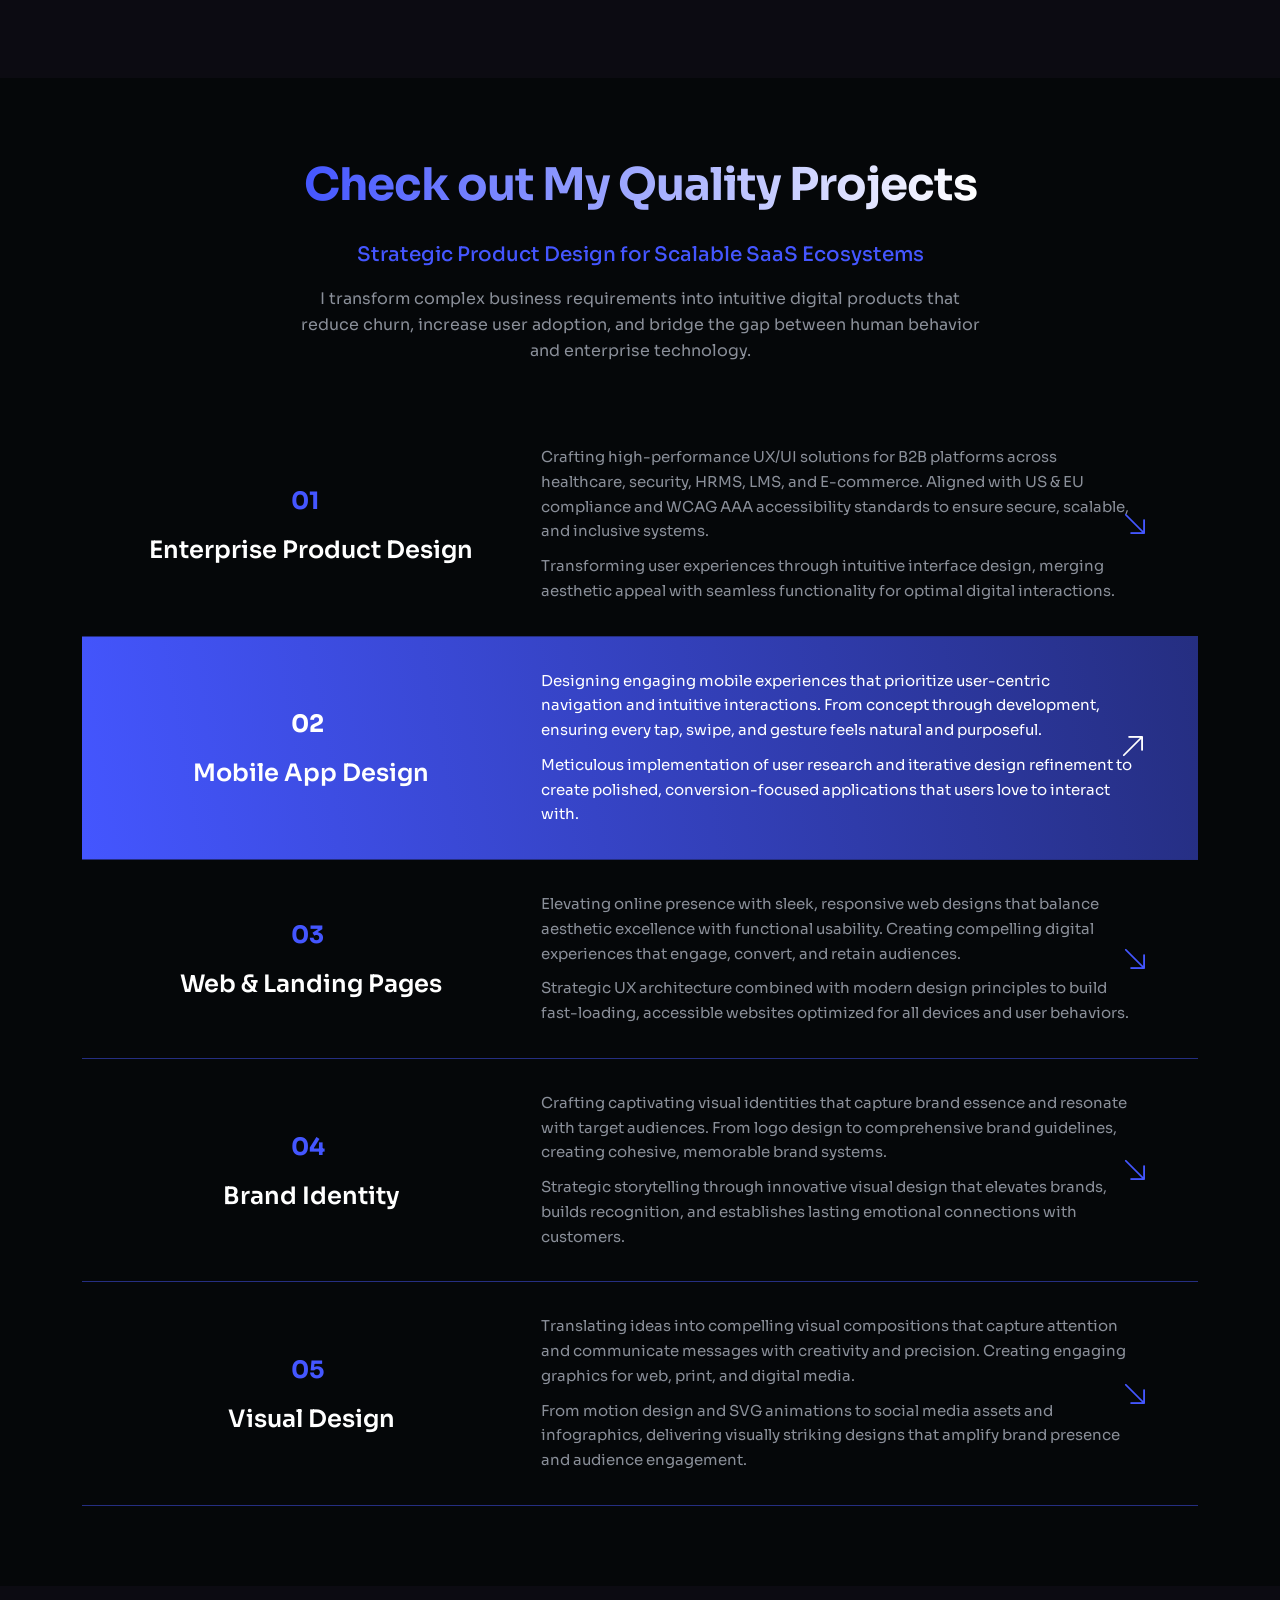
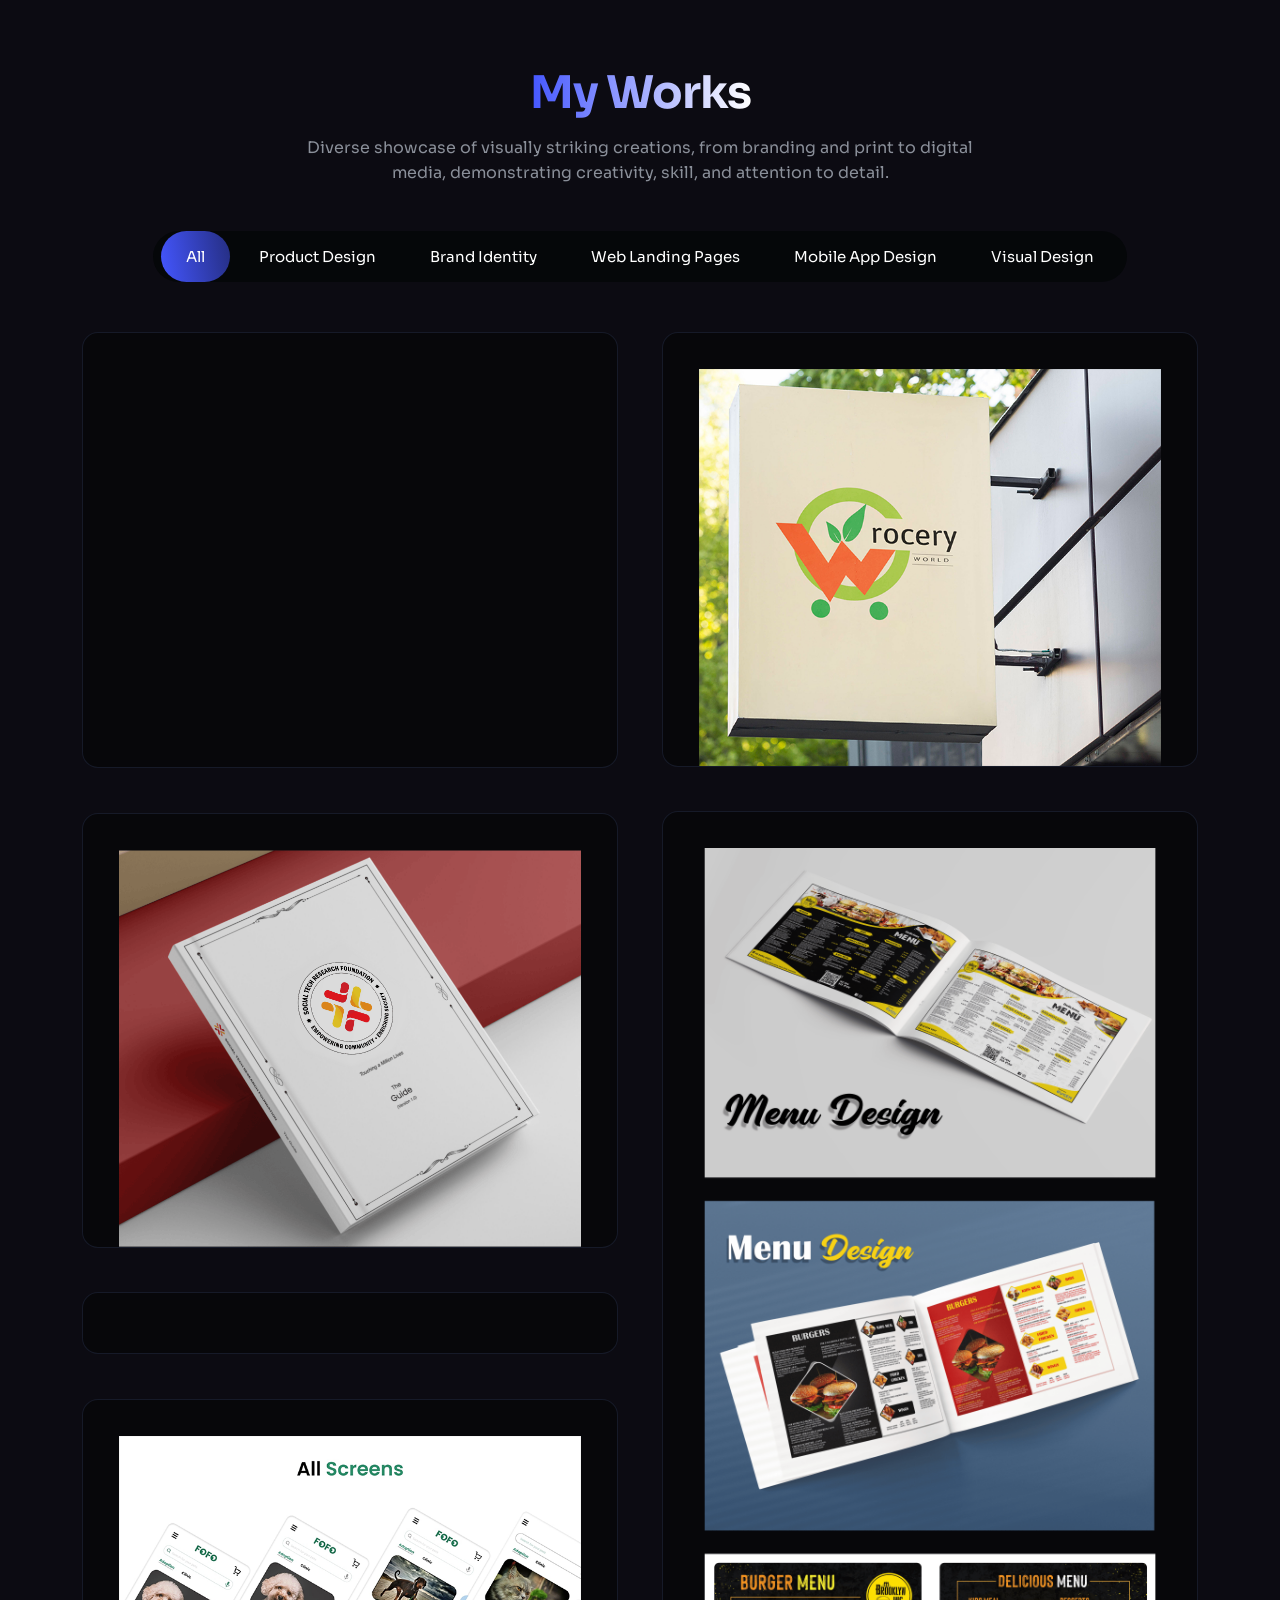
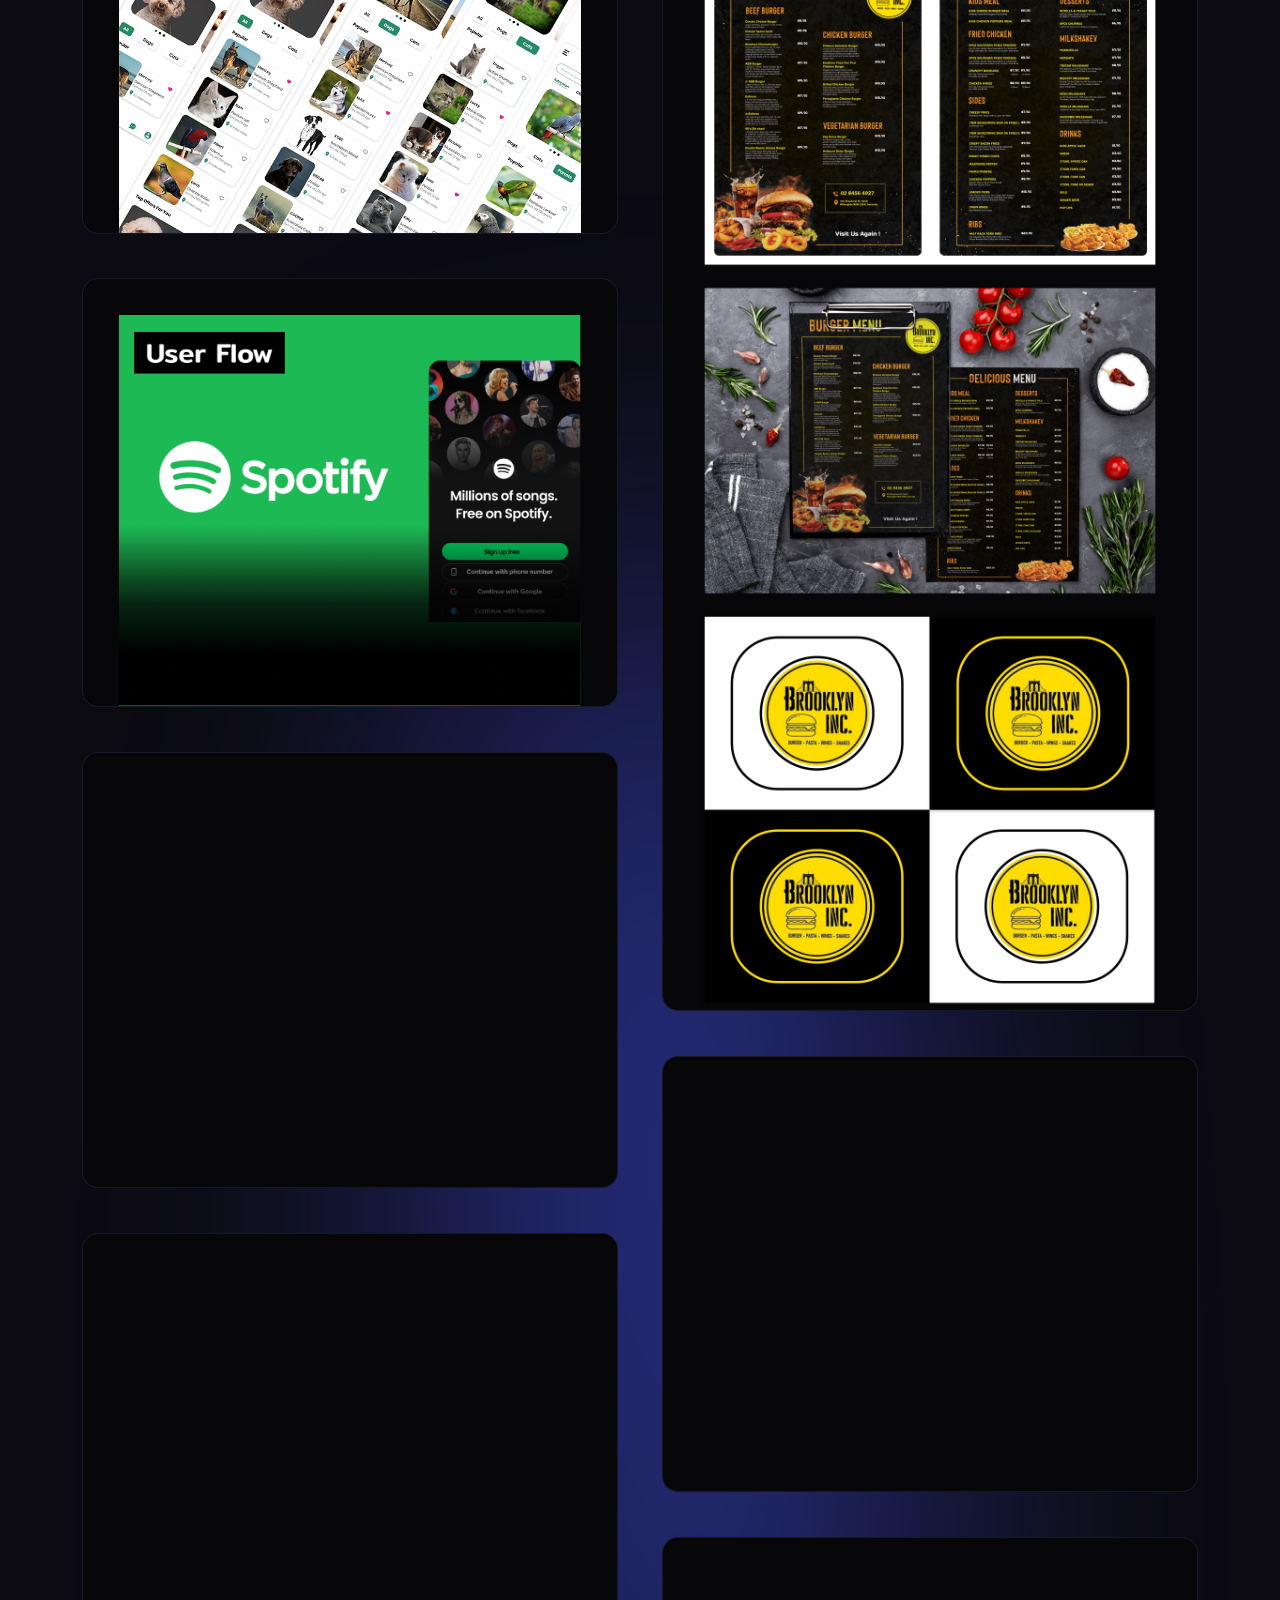
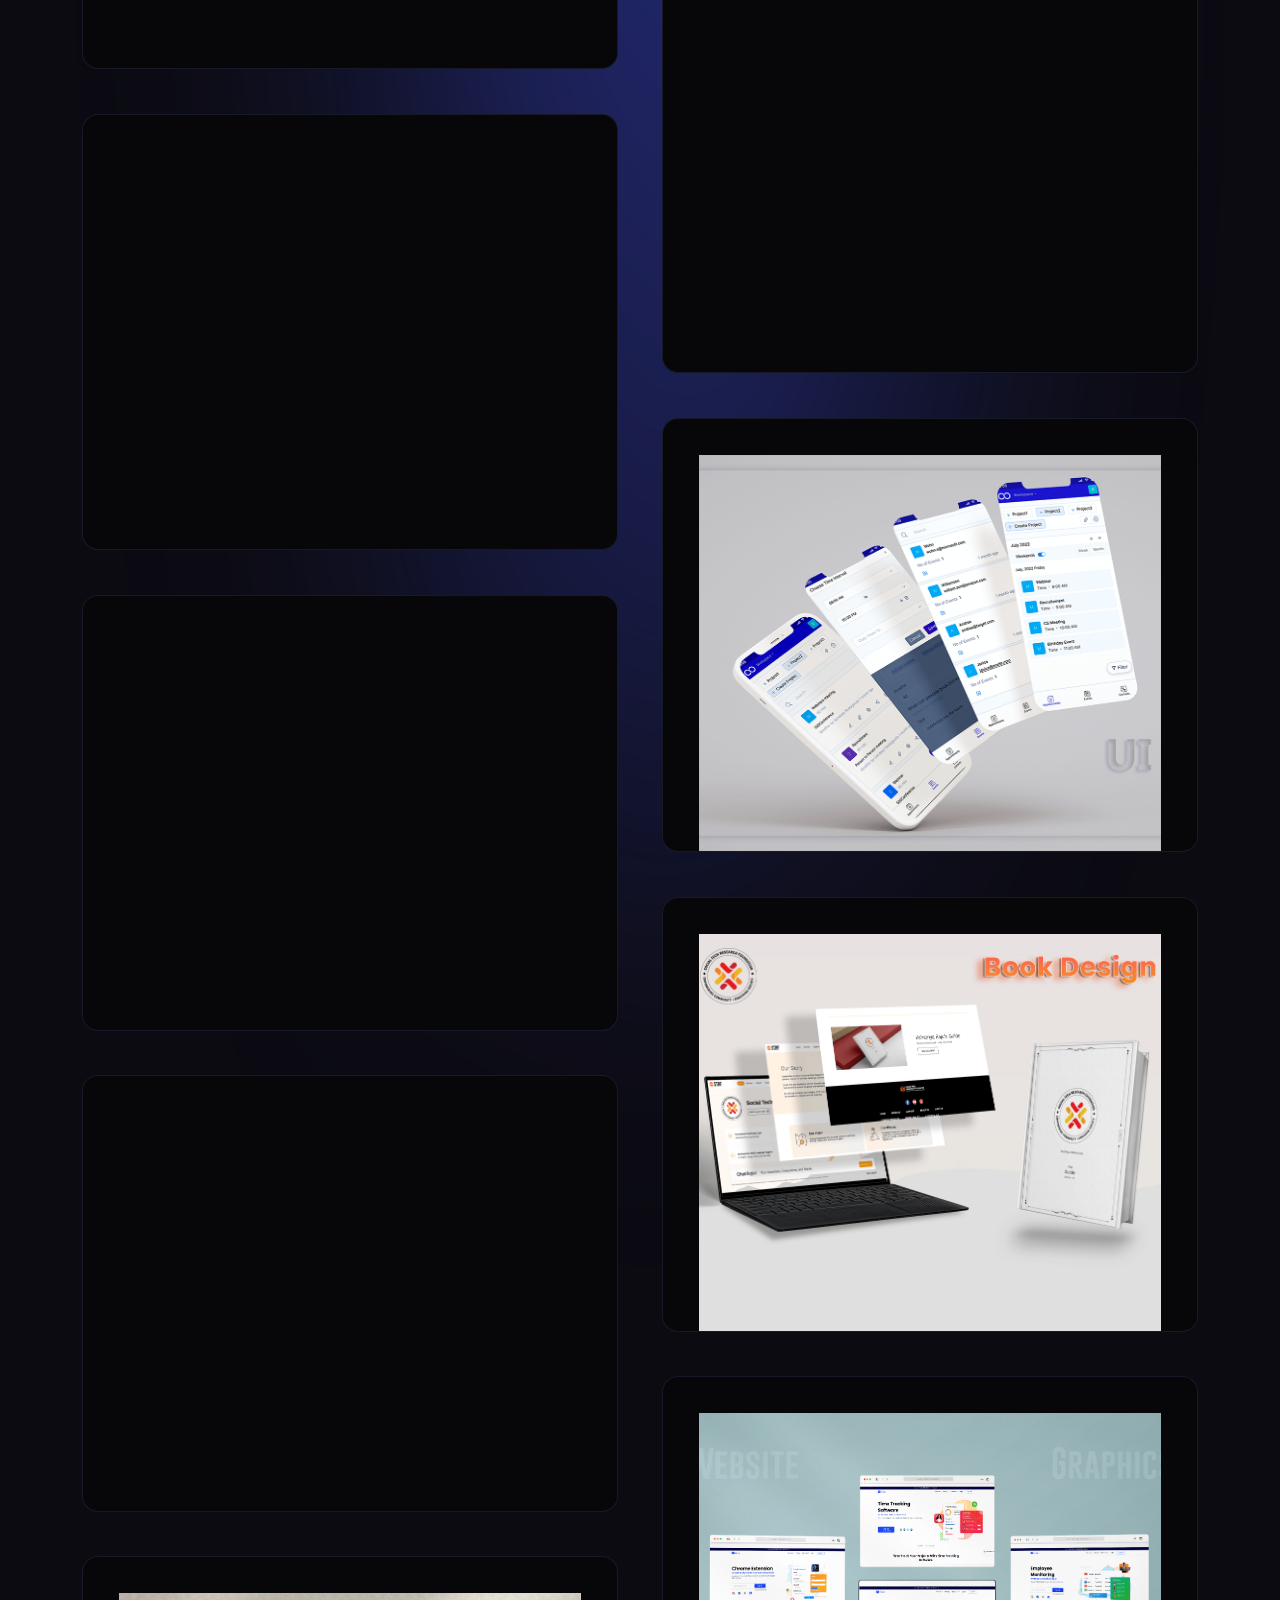
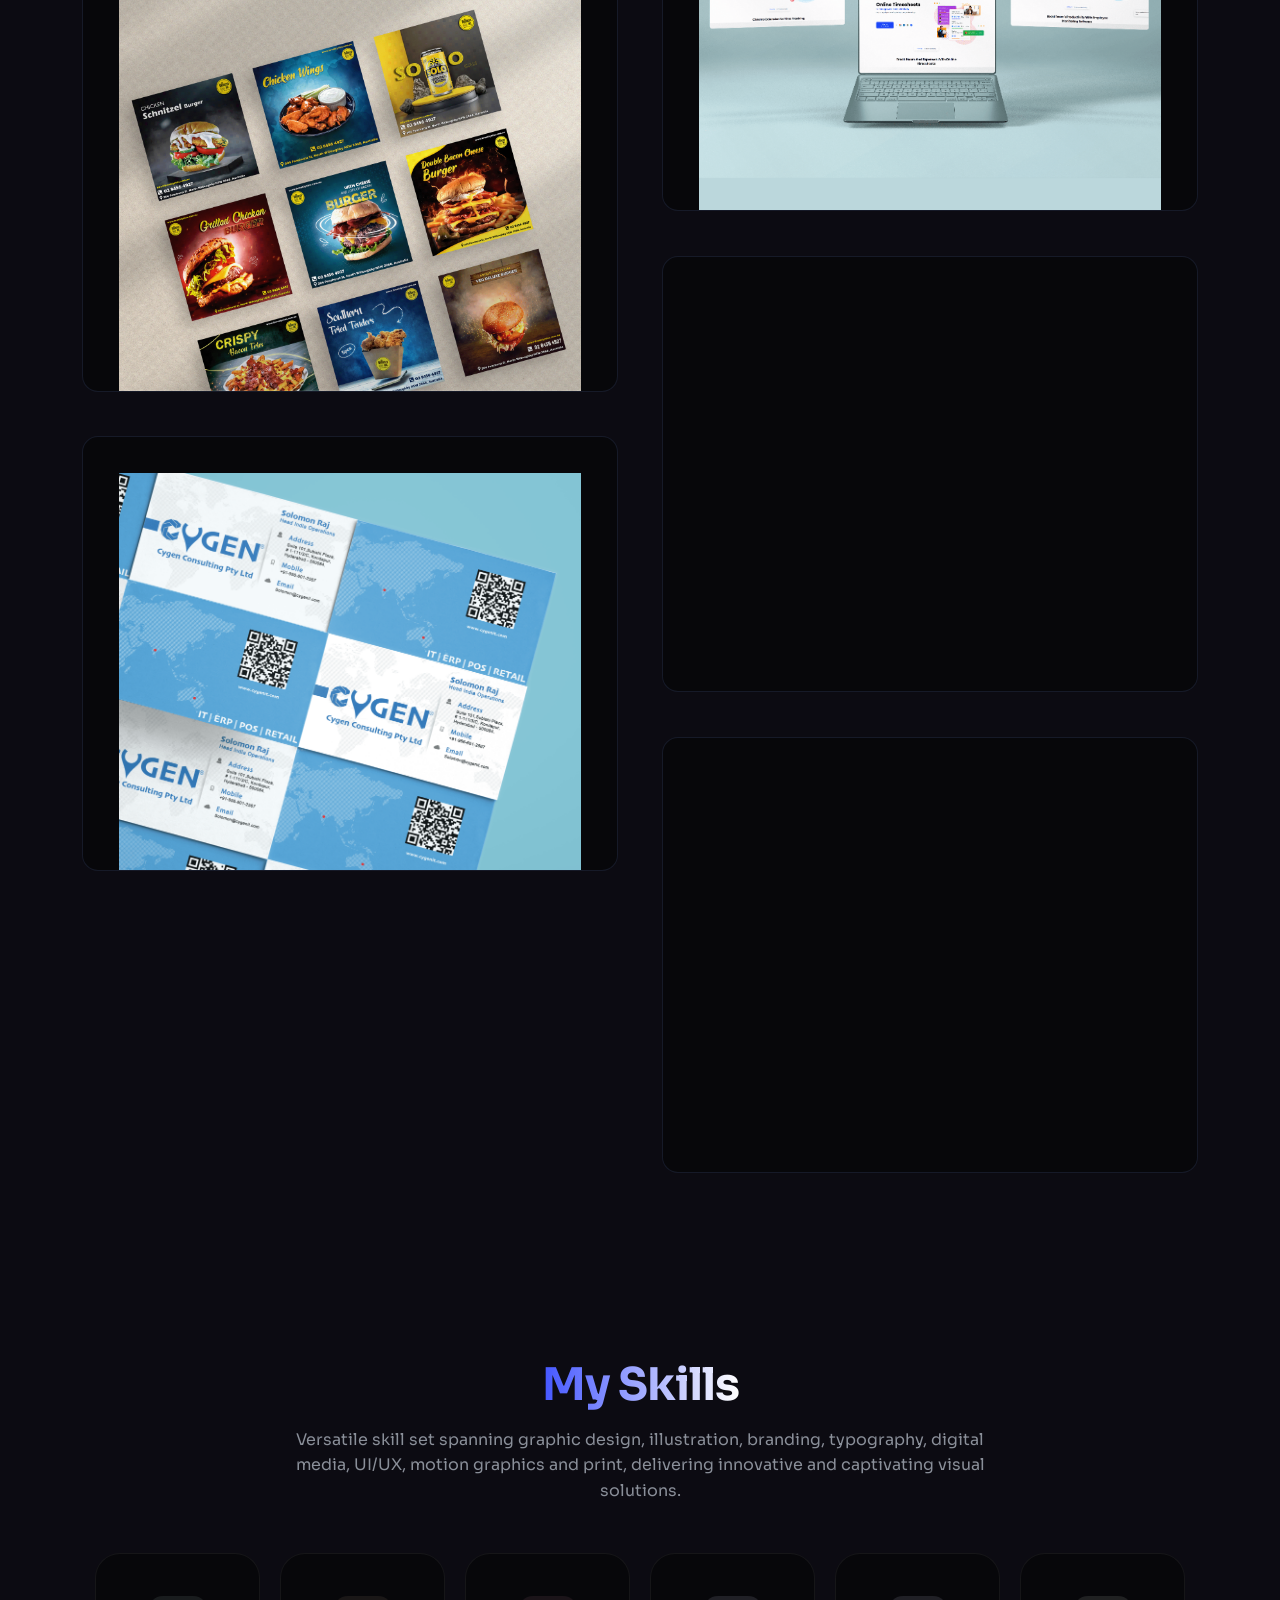
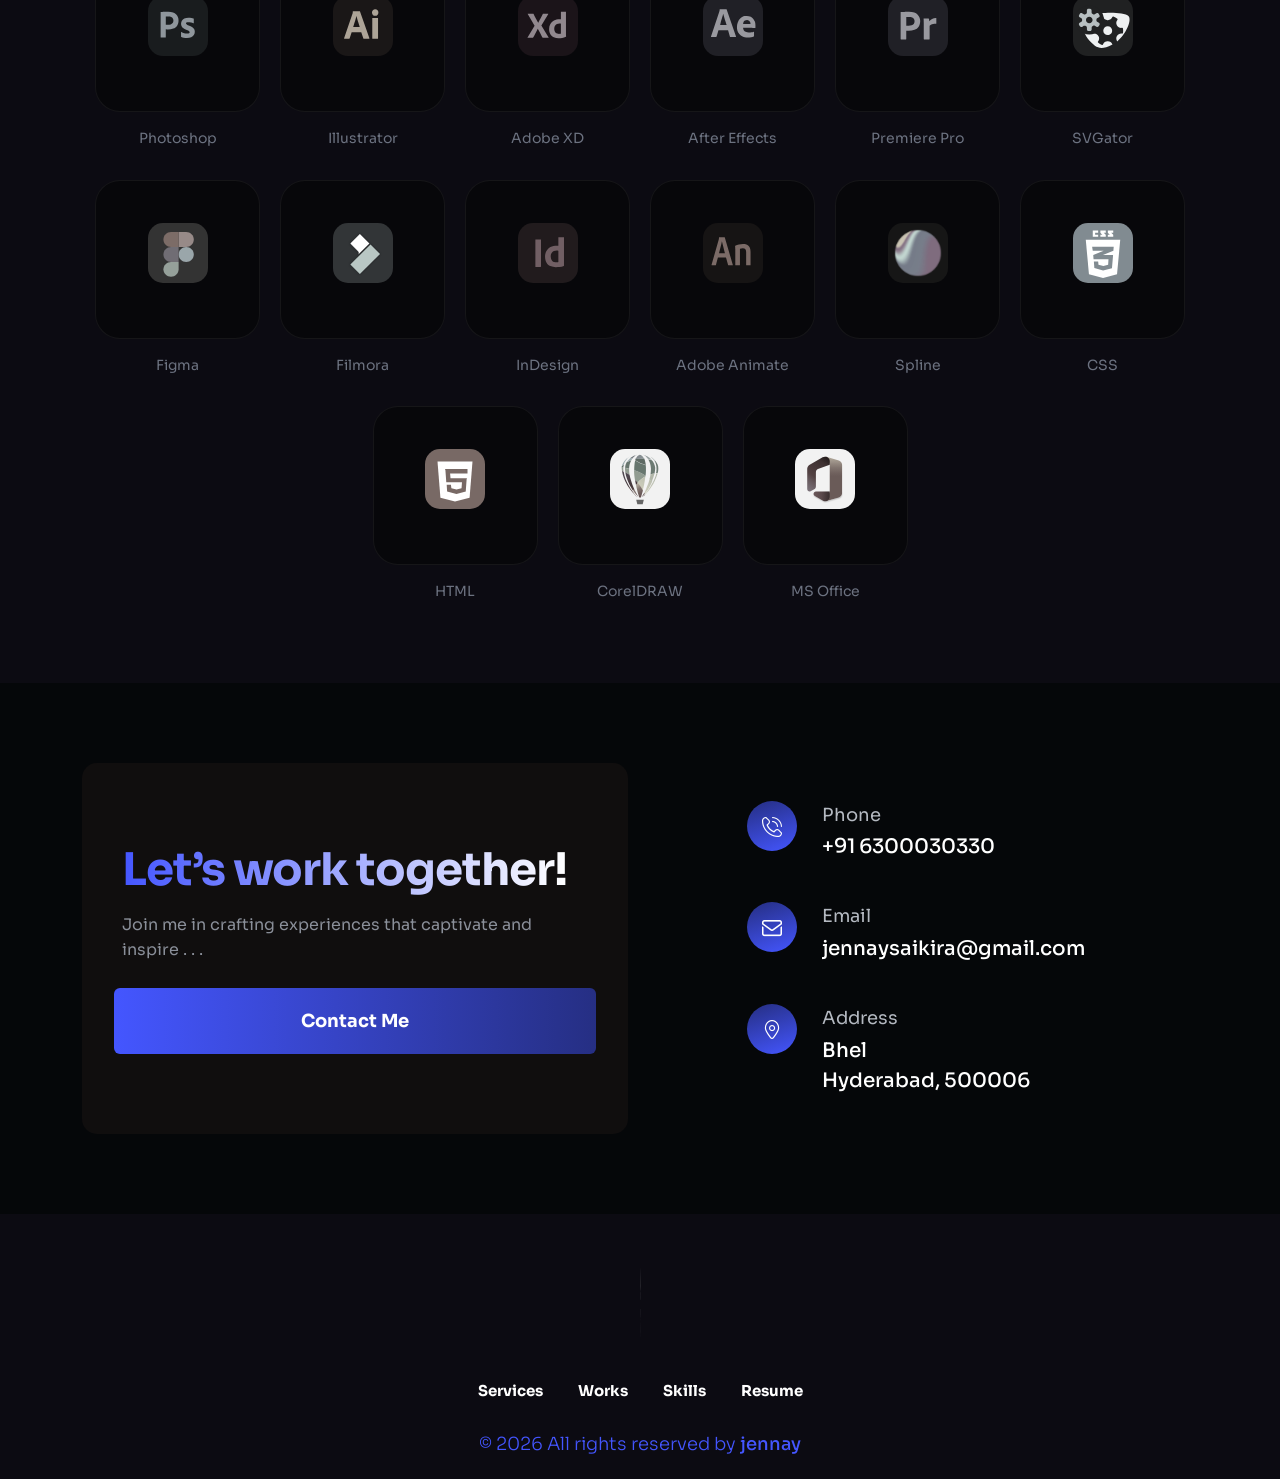
==== commit 5c807250: "sa" ====
--- a/index.html
+++ b/index.html
@@ -592,11 +592,11 @@
 
                             <div class="portfolio-item branding Graphics">
                                 <div class="image-box">
-                                    <img src="assets/img/portfolio/branding/2/Brookly Screen.png" alt="" loading="lazy">
-                                </div>
-                                <div class="content-box">
-                                    <h3 class="portfolio-title">Brooklyn</h3>
-                                    <p>Logo Design, Menu Design</p>
+                                    <img src="assets/img/portfolio/branding/2/Brooklyn.png" alt="" loading="lazy">
+                                </div>
+                                <div class="content-box">
+                                    <h3 class="portfolio-title">Mryoda</h3>
+                                    <p>Logo Design, Brand identity Design</p>
                                     <i class="flaticon-up-right-arrow"></i>
                                     <button data-mfp-src="#portfolio-wrapper-branding-2"
                                         class="portfolio-link modal-popup"></button>
@@ -618,7 +618,7 @@
 
                             <div class="portfolio-item branding">
                                 <div class="image-box">
-                                    <img src="assets/img/portfolio/branding/4/Fofo branding screen 1.png" alt="">
+                                    <img src="assets/img/portfolio/branding/4/" alt="">
                                 </div>
                                 <div class="content-box">
                                     <h3 class="portfolio-title"> FOFO Logo Design </h3>
@@ -906,11 +906,11 @@
         
         <div id="portfolio-wrapper-branding-2" class="popup_content_area zoom-anim-dialog mfp-hide">
             <div class="popup_modal_img">
-                <img src="./assets/img/portfolio/branding/2/Brooklyn.png " style="height: 100%; border-radius: 0px;" alt="">
+                <img src="./assets/img/portfolio/branding/2/Brooklyn.png"height: 100%; border-radius: 0px;" alt="">
                 <!-- <video src="assets/img/portfolio/Graphic Design/Graphic Screen.mp4" autoplay muted></video> -->
                 <H3 class="endcap">Thanks for watching</H3>
                 <div class="tj-btn-primary" style="margin: 24px; padding: 16px;"><a
-                        href="https://www.google.com/maps/place/Brooklyn+Inc/@-33.7941408,151.196286,3a,75y,90t/data=!3m8!1e2!3m6!1sAF1QipMAU-mRFAM9bTz6W7xC-zQL0bd1GzqBNjJvV1e7!2e10!3e12!6shttps:%2F%2Flh5.googleusercontent.com%2Fp%2FAF1QipMAU-mRFAM9bTz6W7xC-zQL0bd1GzqBNjJvV1e7%3Dw203-h270-k-no!7i3000!8i4000!4m7!3m6!1s0x6b12a9dbd77c25cf:0x40093735939d3060!8m2!3d-33.7941943!4d151.1961306!10e5!16s%2Fg%2F11rj_ly61z?entry=ttu"
+                        href="https://https://www.mryoda.com/"
                         target="_blank">Live Preview</a></div>
         
             </div>
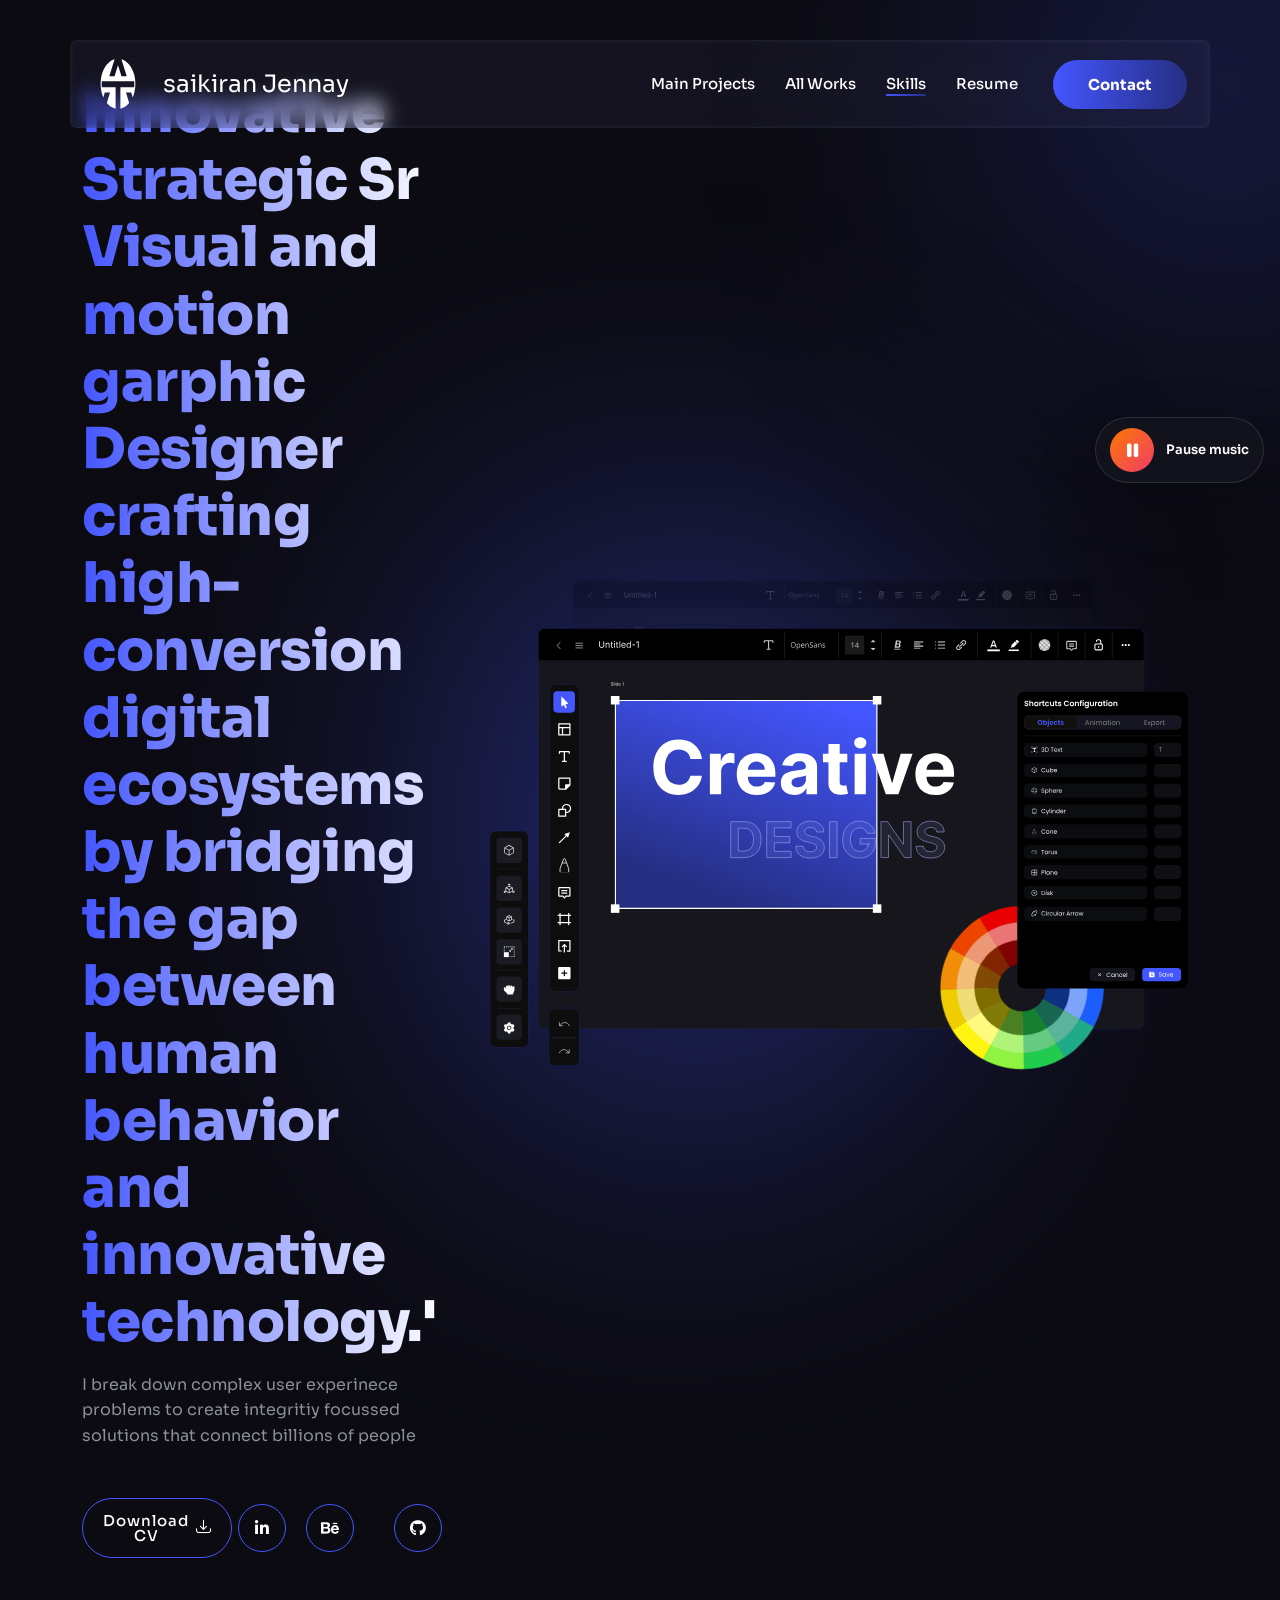
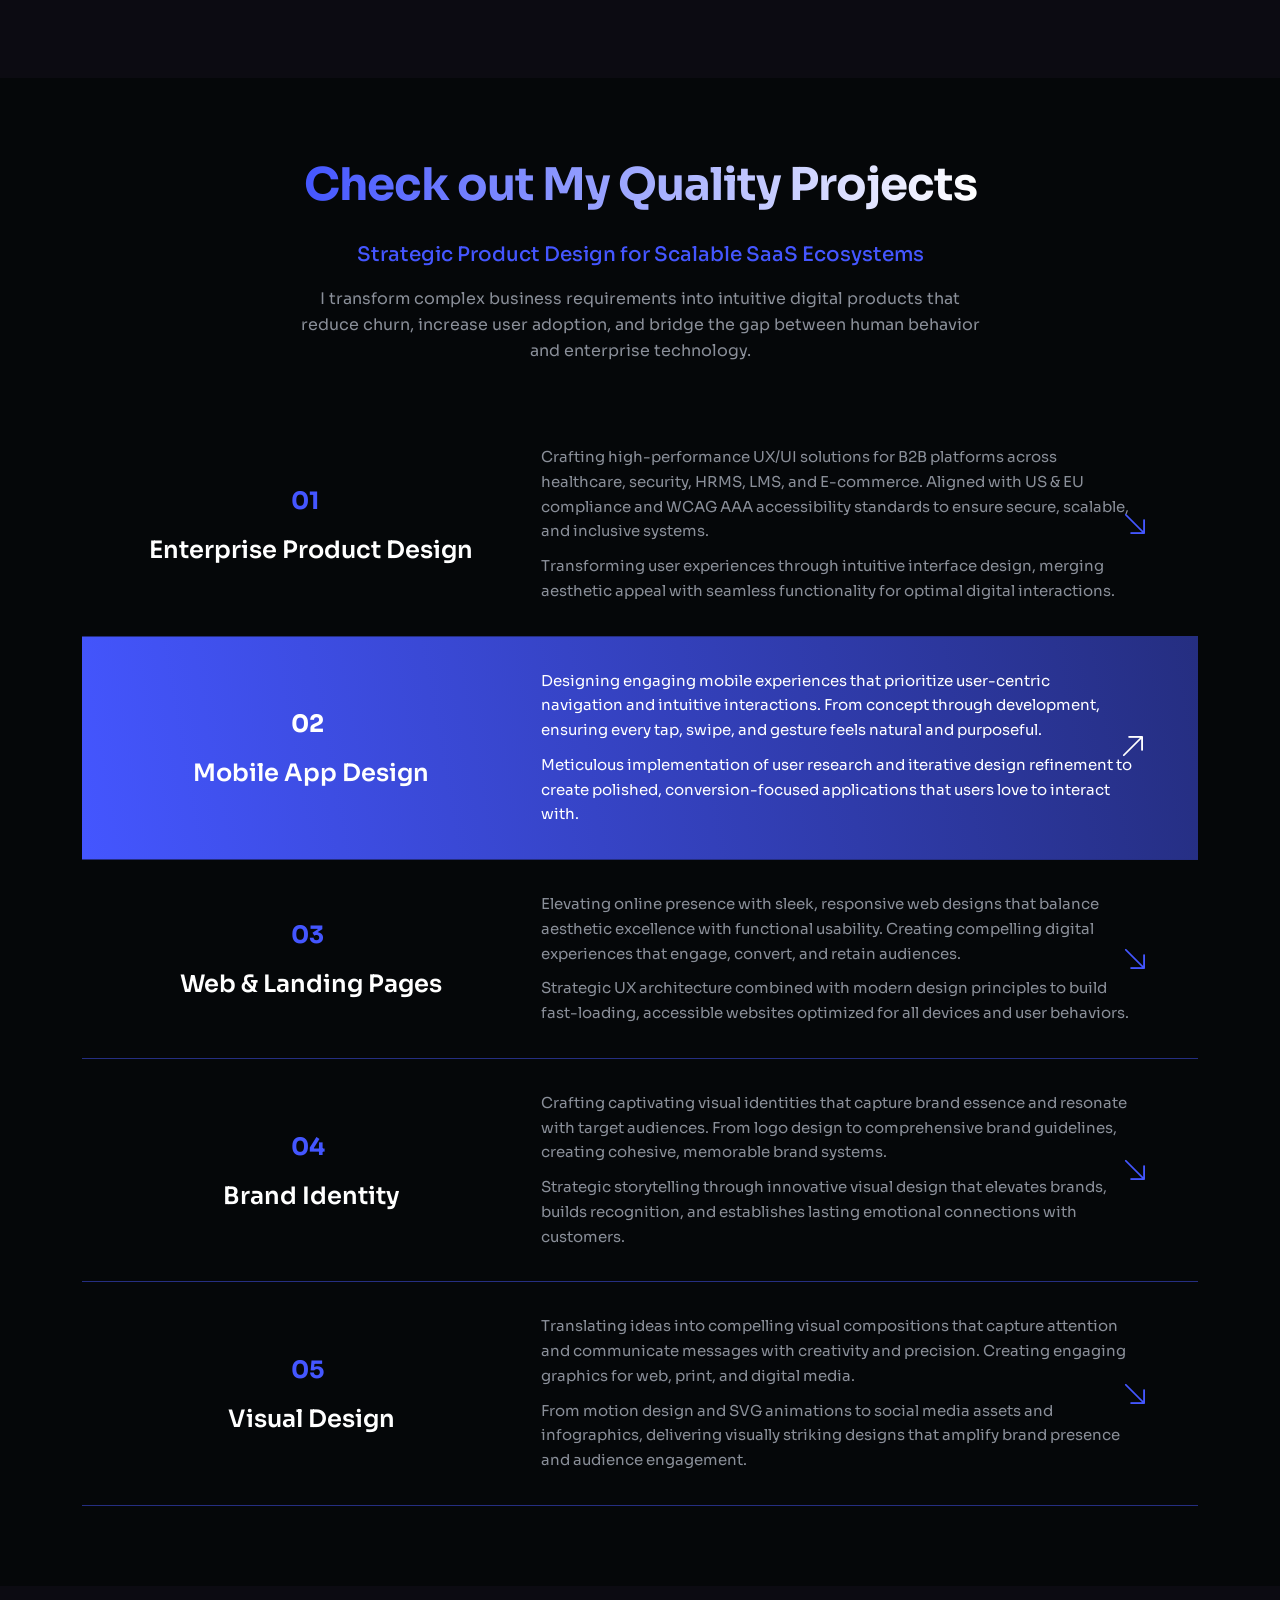
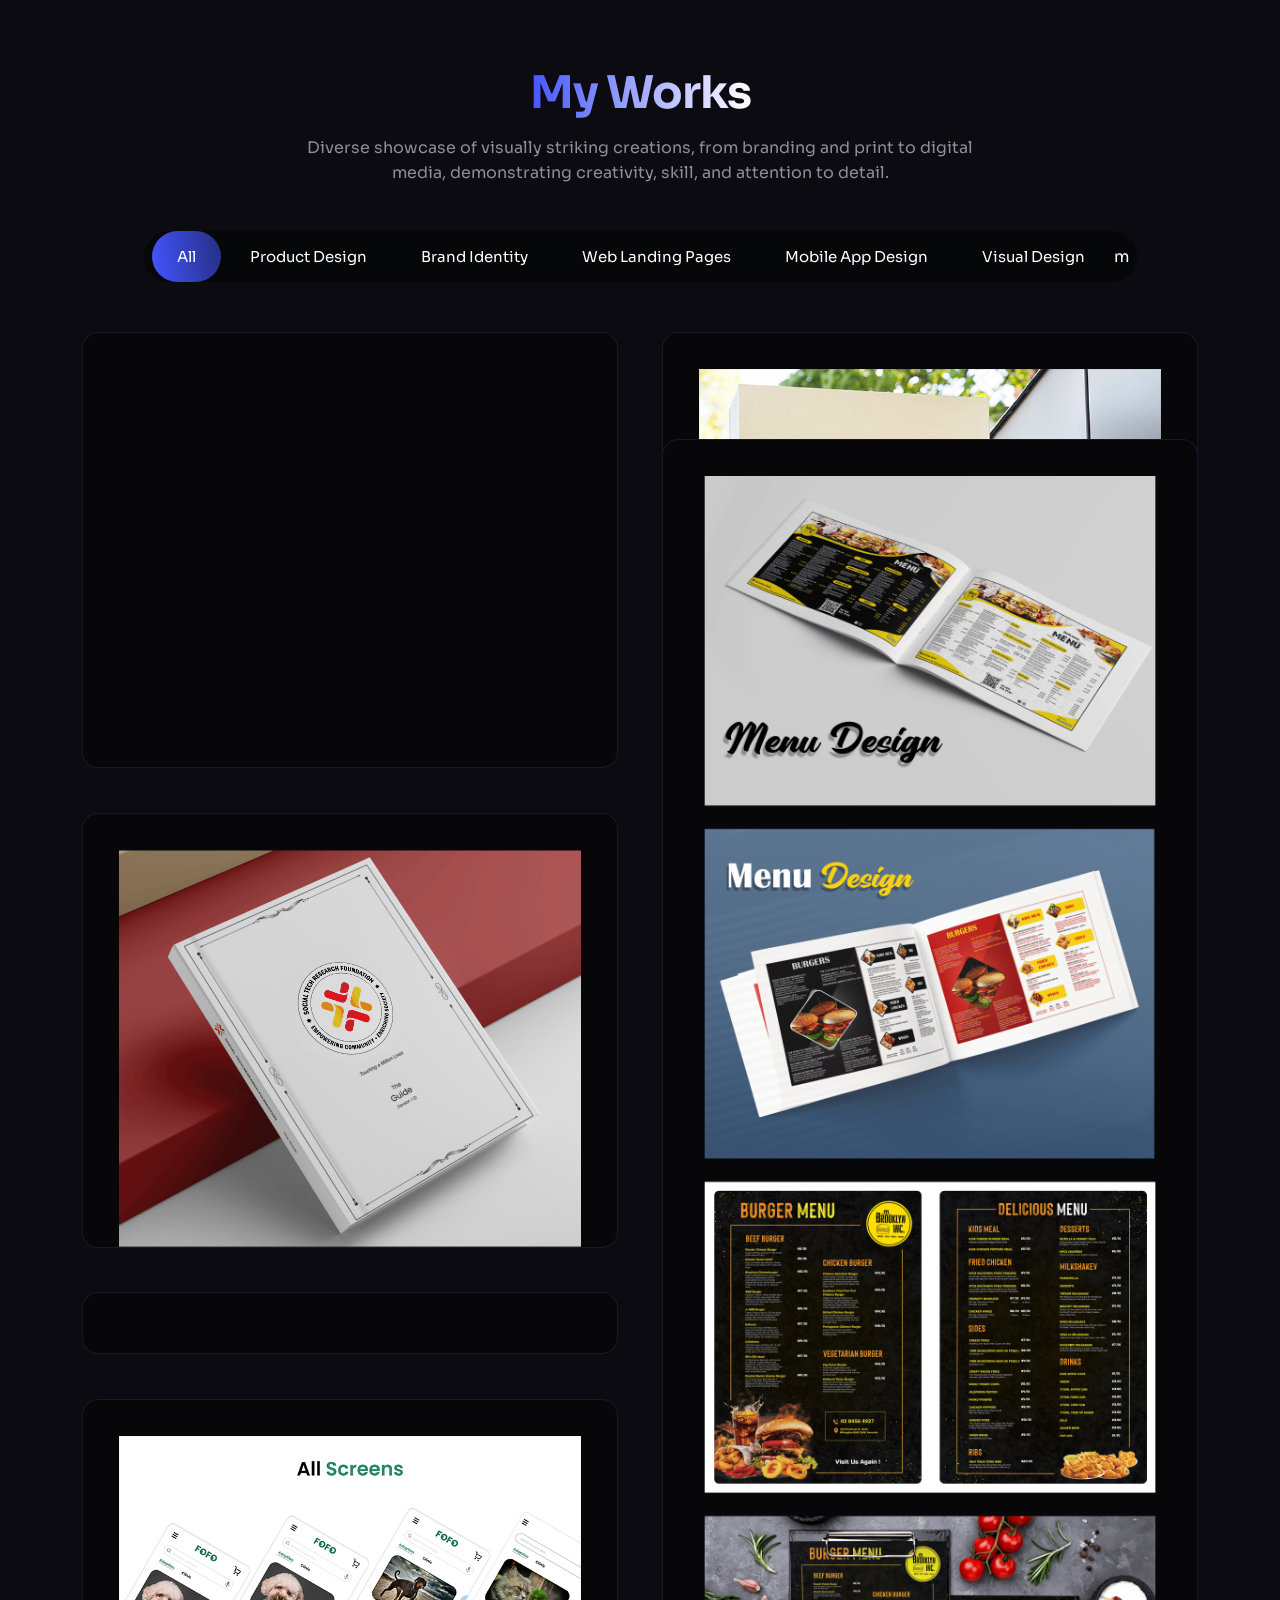
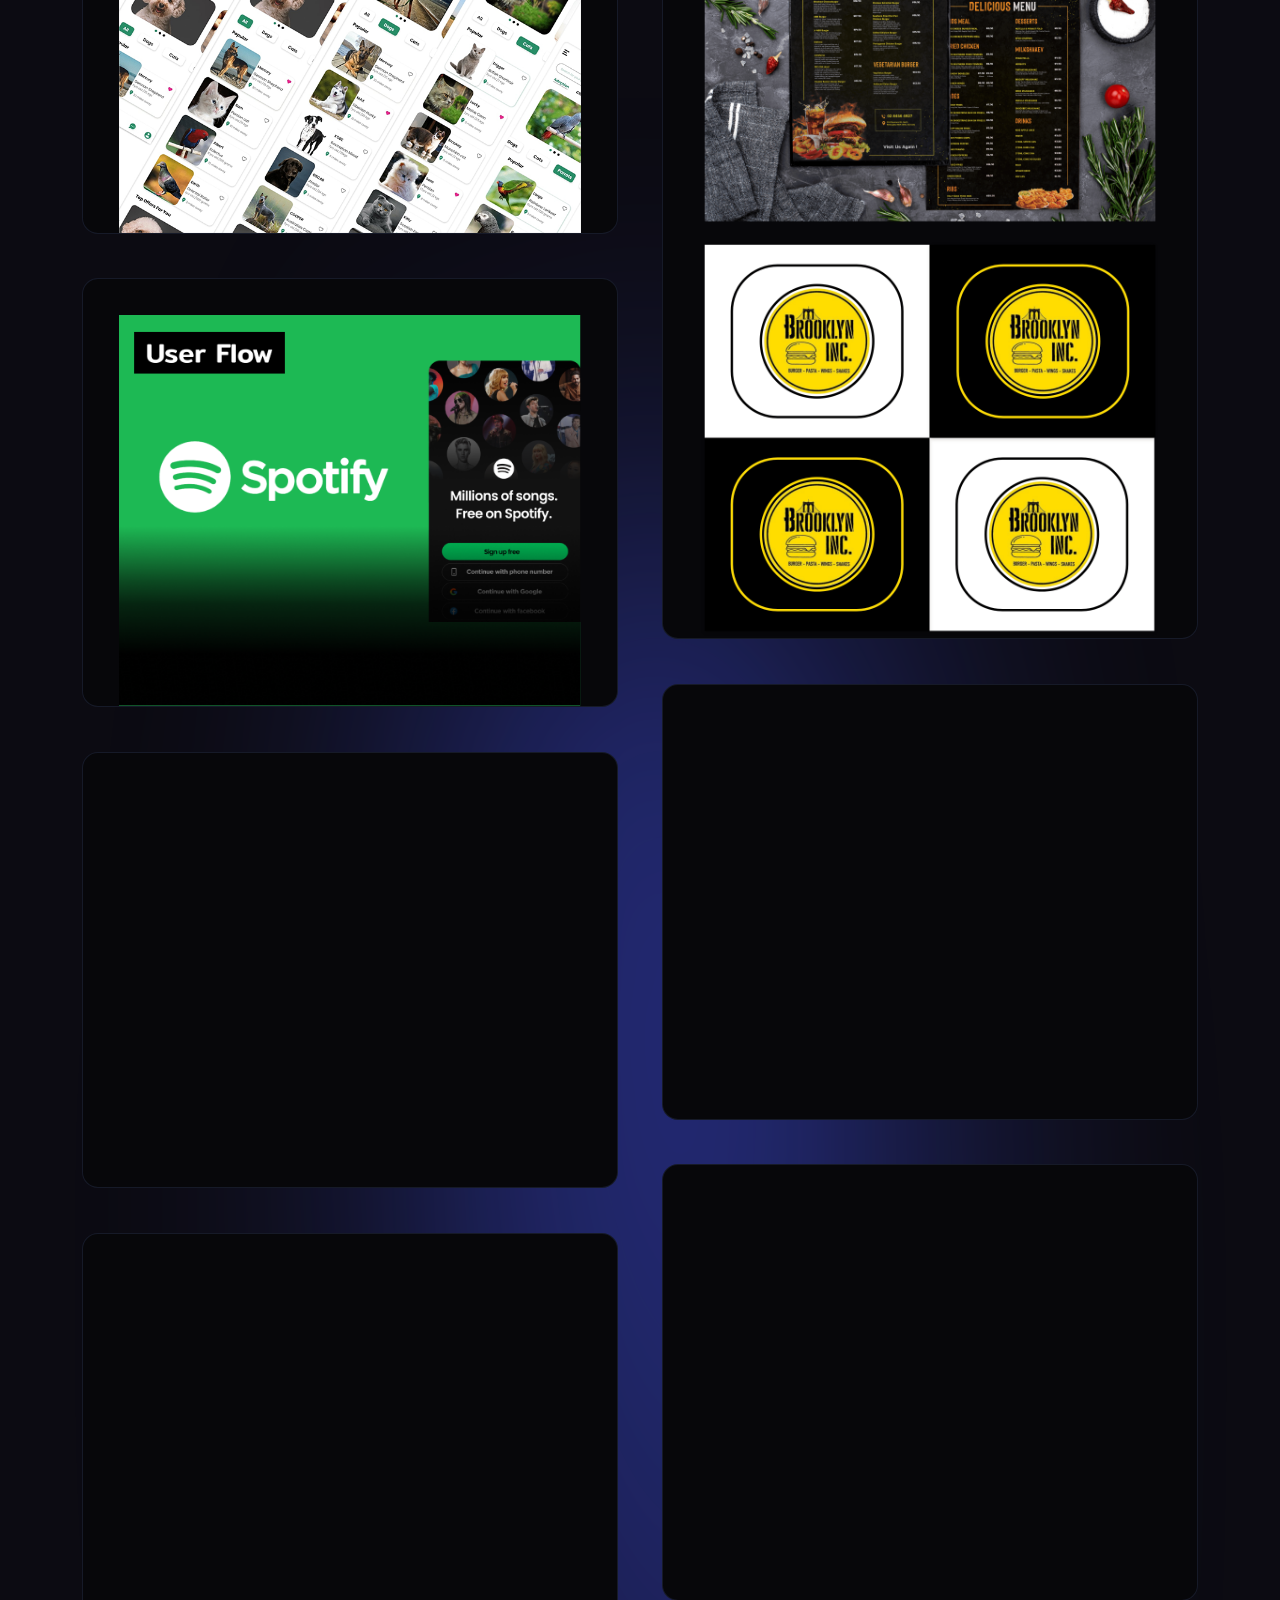
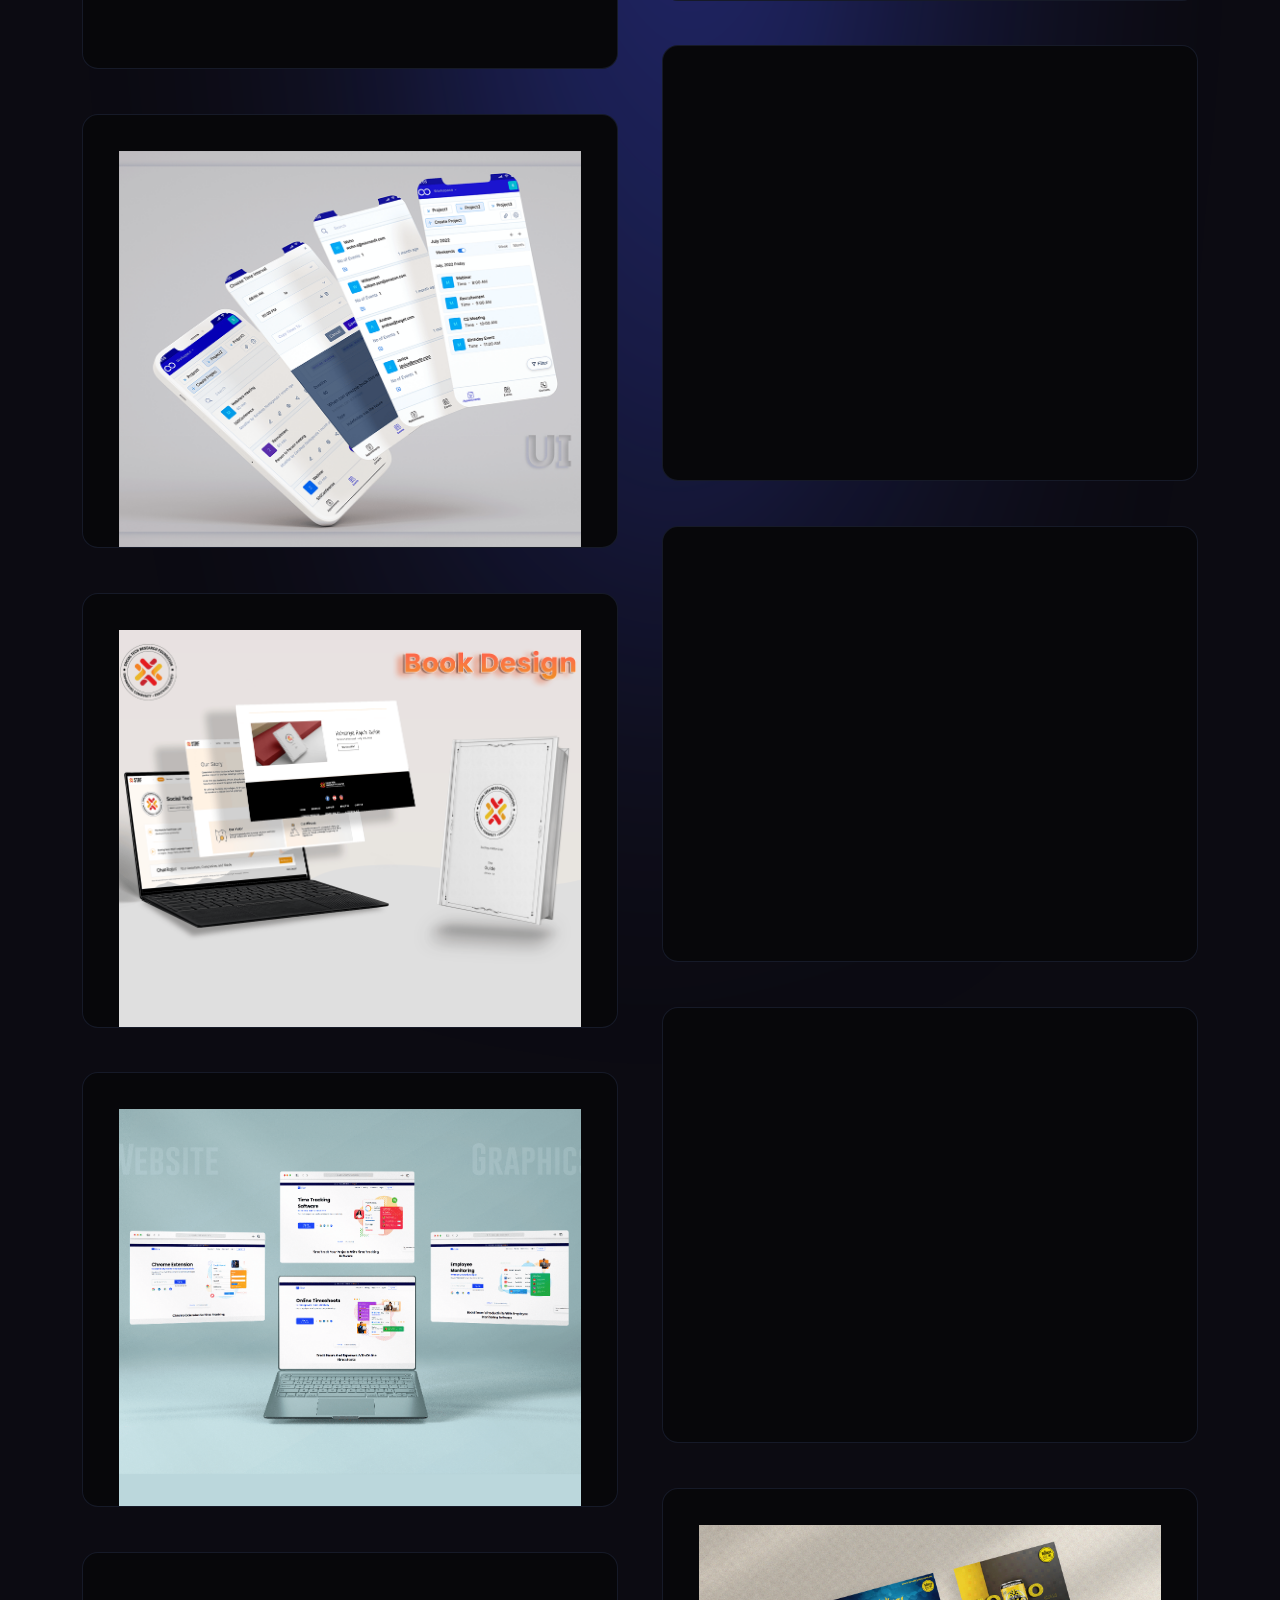
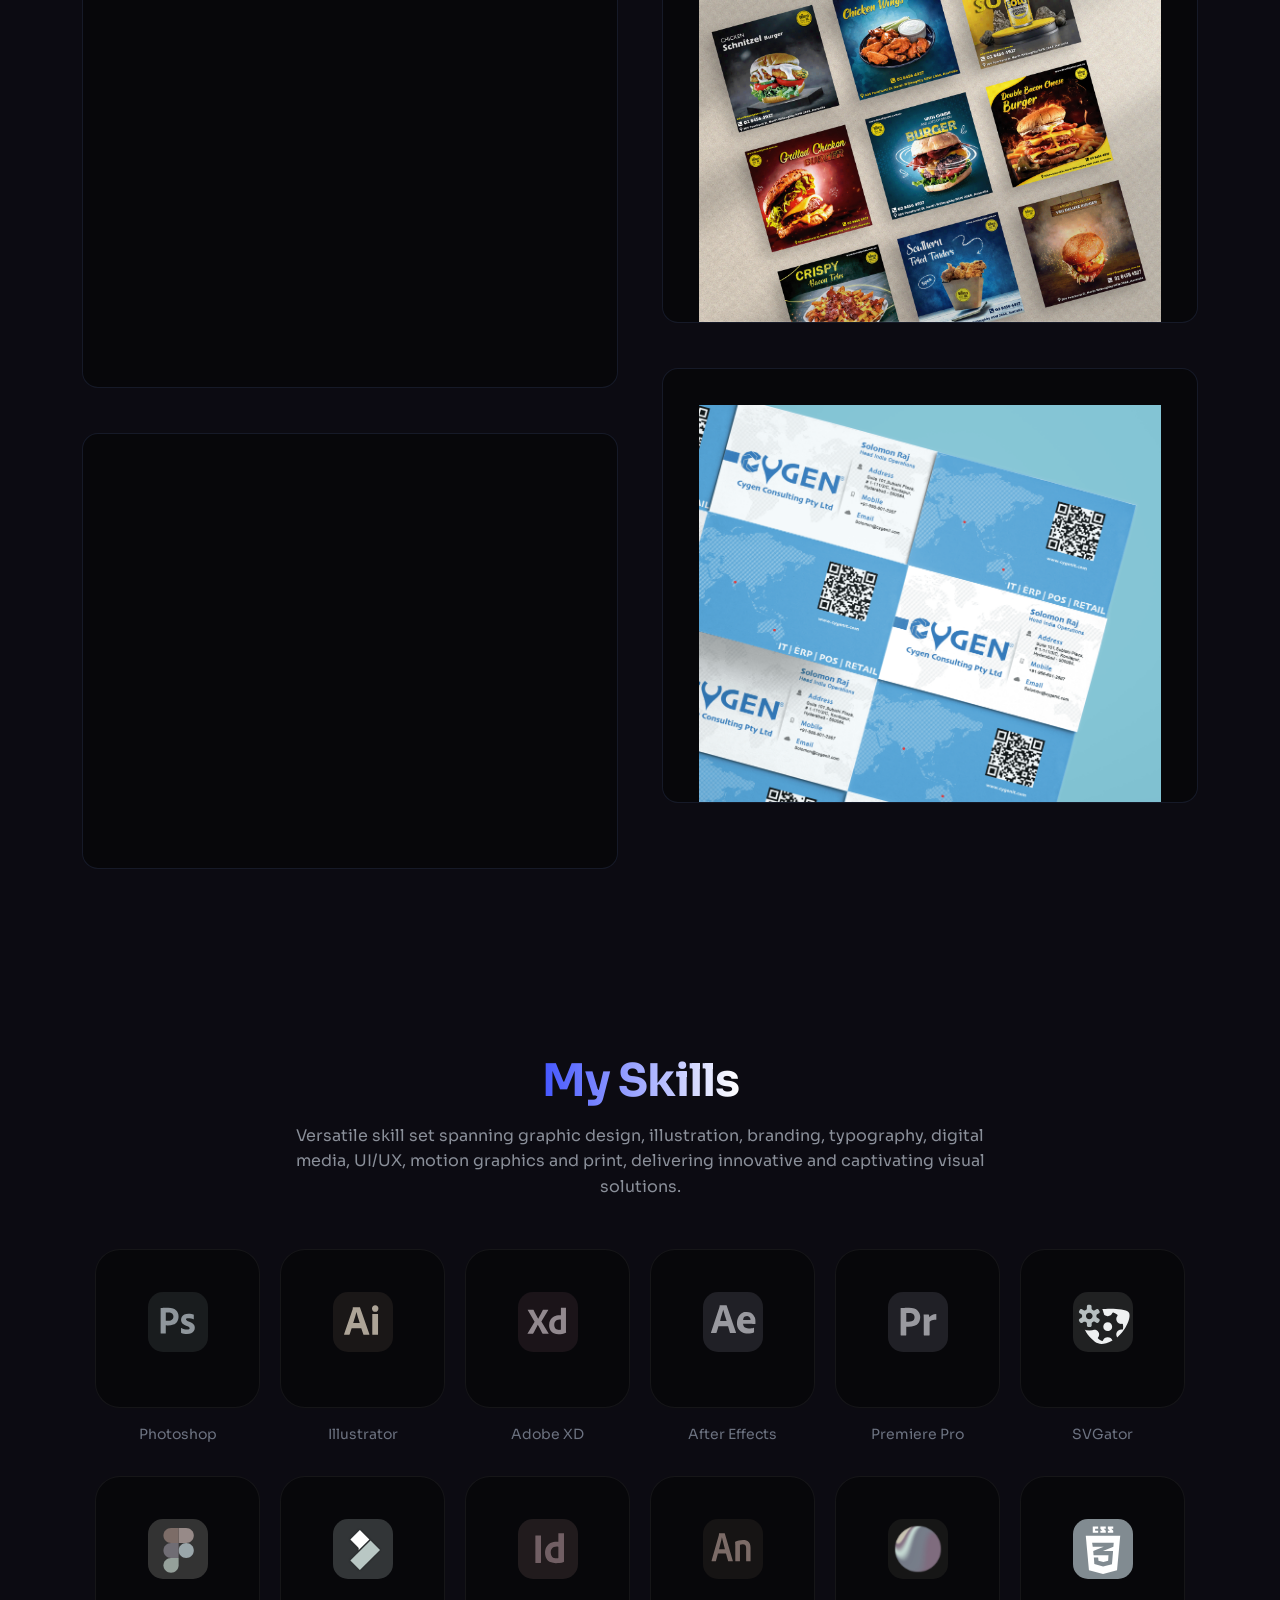
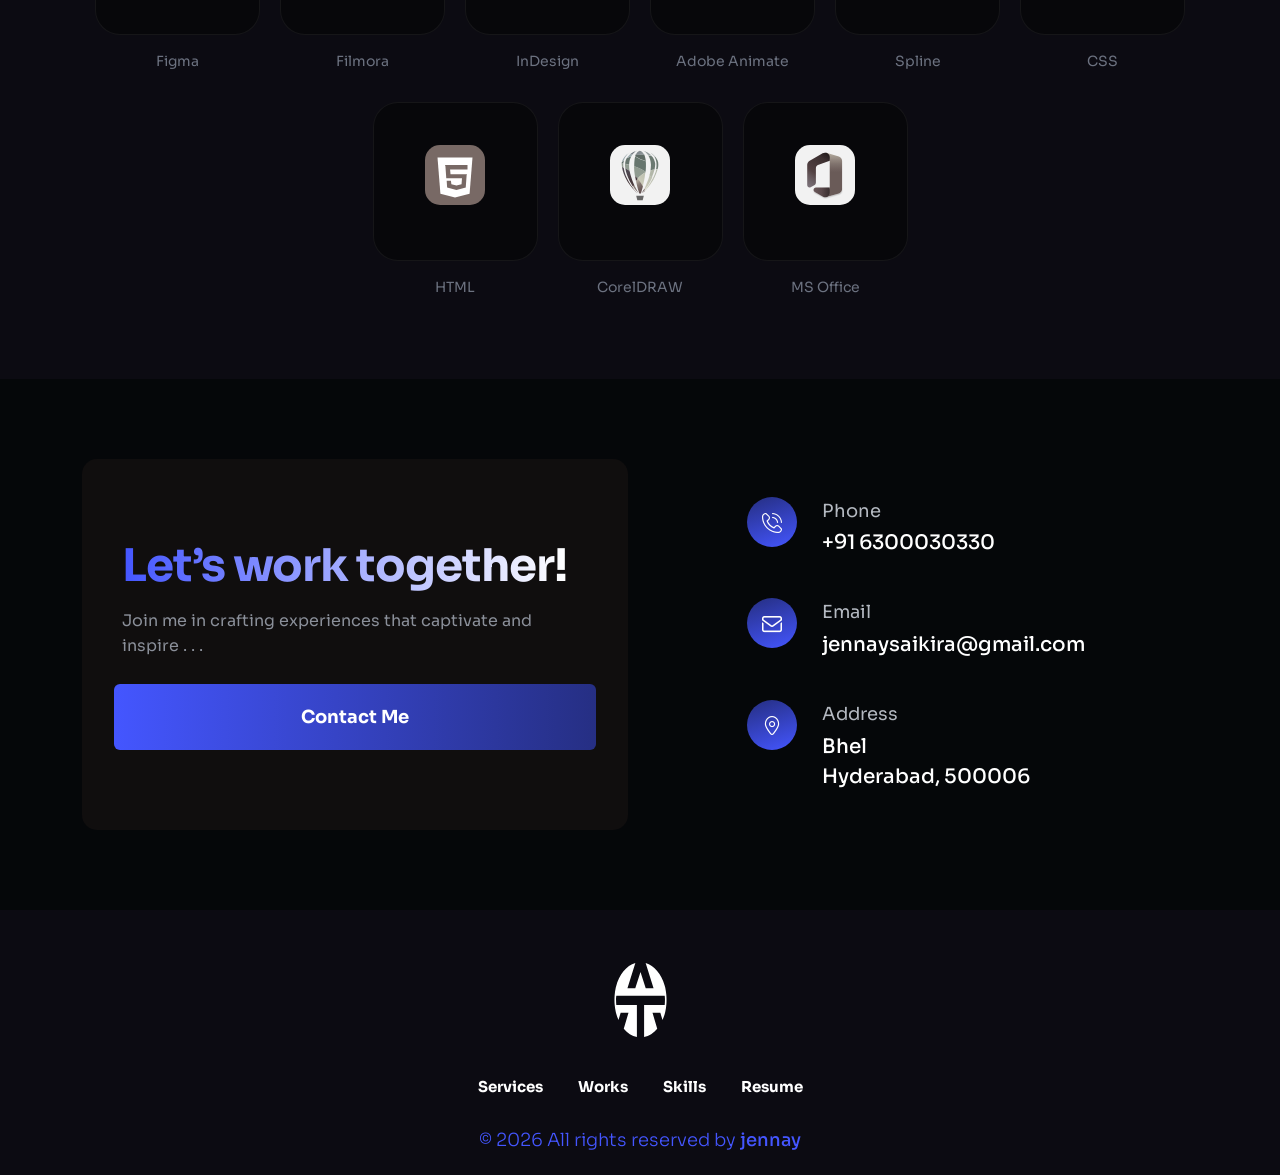
==== commit fd403f66: "updated" ====
--- a/index.html
+++ b/index.html
@@ -273,7 +273,7 @@
                                 <ul class="ul-reset social-icons">
                                     <!-- <li><a href="#"><i class="fa-brands fa-twitter"></i></a></li> -->
                                     <!-- <li><a href="#"><i class="fa-light fa-basketball"></i></a></li> -->
-                                    <li><a href="https://www.linkedin.com/in/jennay-sikiran/" target="_blank"><i class="fa-brands fa-linkedin-in"></i></a></li>
+                                    <li><a href="https://www.linkedin.com/in/sai-kiran-6602a73a4/" target="_blank"><i class="fa-brands fa-linkedin-in"></i></a></li>
                                     <li><a href="https://www.behance.net/jennaysai" target="_blank"><i class="fa-brands fa-behance"></i></a></li>
                                     <li><a href="https://github.com/jennaysaikiran"><i class="fa-brands fa-github"></i></a></li>
                                 </ul>
@@ -554,7 +554,7 @@
                                 <button data-filter=".web">Web landing pages</button>
                                 <button data-filter=".mobile-app">Mobile App Design</button>
                                 <button data-filter=".Graphics">Visual Design</button>
-                                <div class="active-bg"></div>
+                                <div class="active-bg"></div>m
                             </div>
                         </div>
 
@@ -586,7 +586,7 @@
                                     <p>Strategically crafting identities to resonate, connect, and inspire consumer loyalty..</p>
                                     <i class="flaticon-up-right-arrow"></i>
                                     <button data-mfp-src="#portfolio-wrapper-branding-1"
-                                        class="portfolio-link modal-popup"></button>
+                                        class="portfolio-link modal-popup"></button>f
                                 </div>
                             </div>
 
